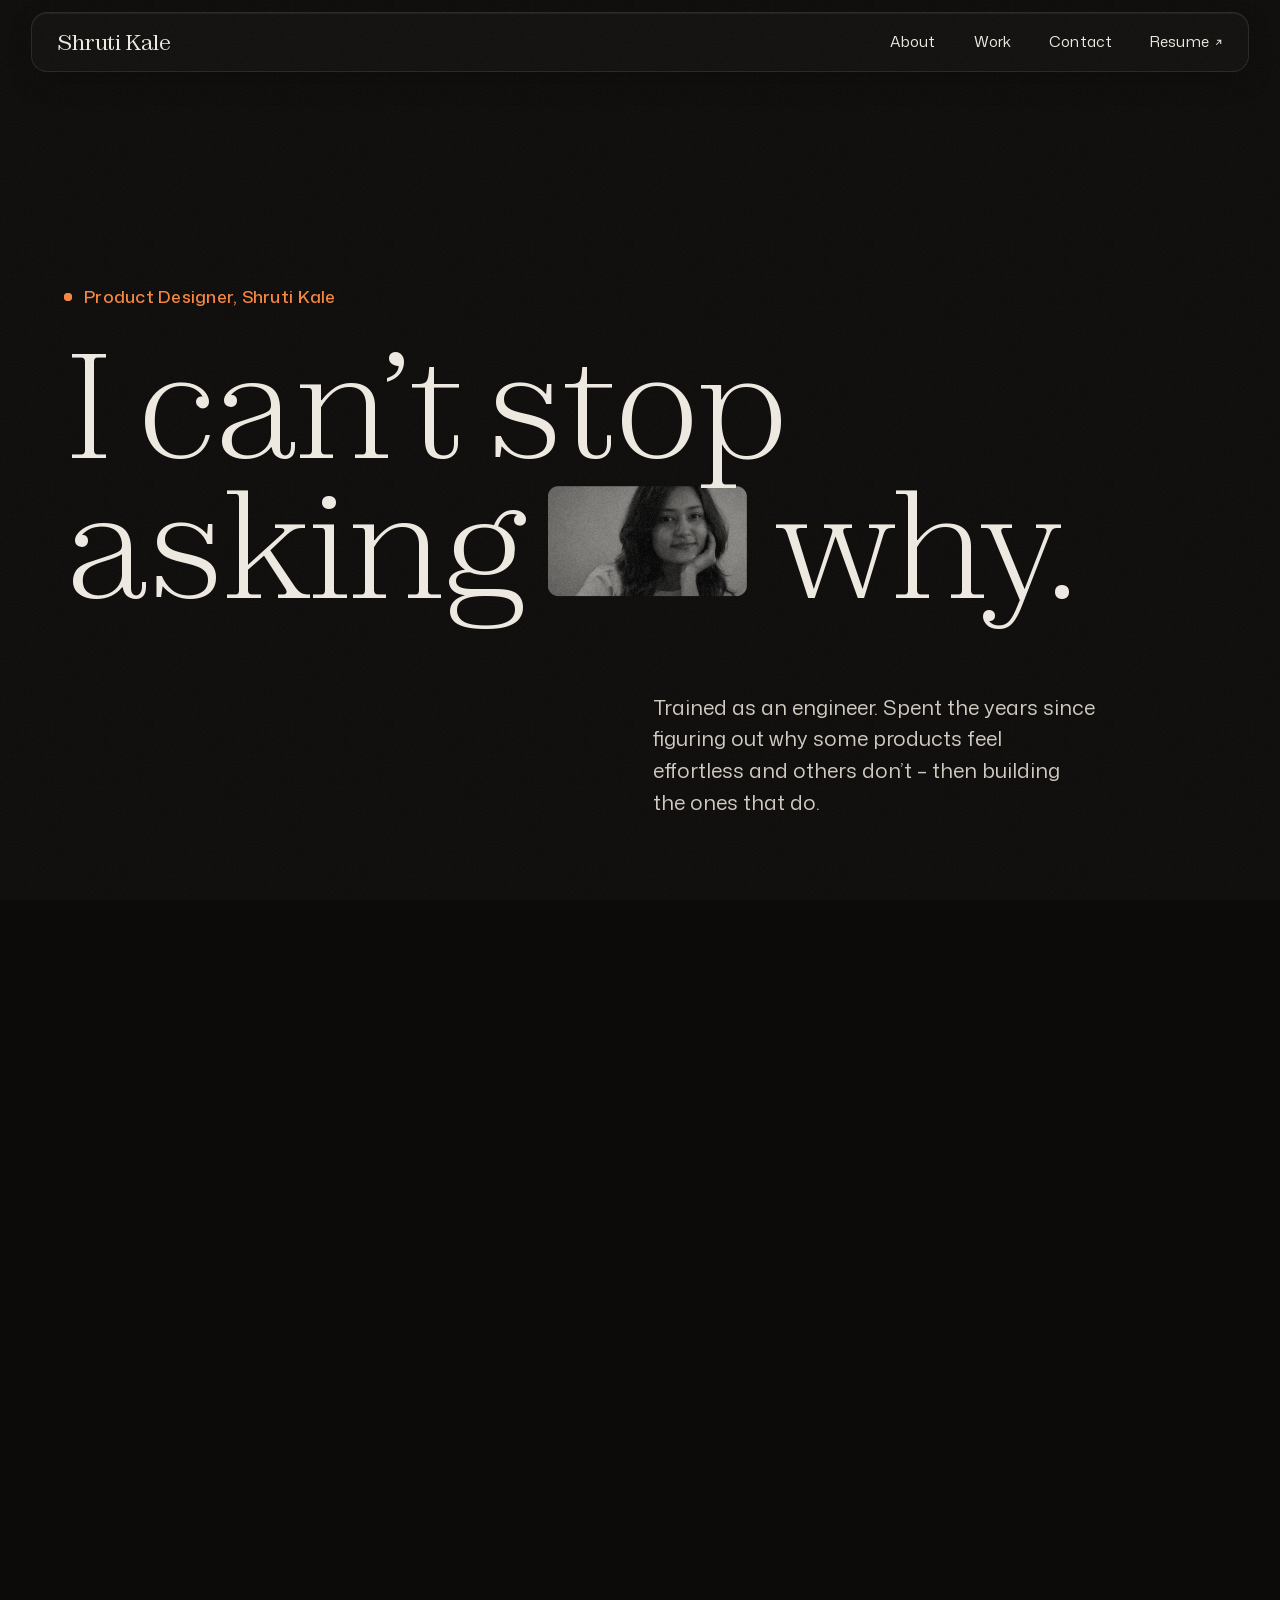
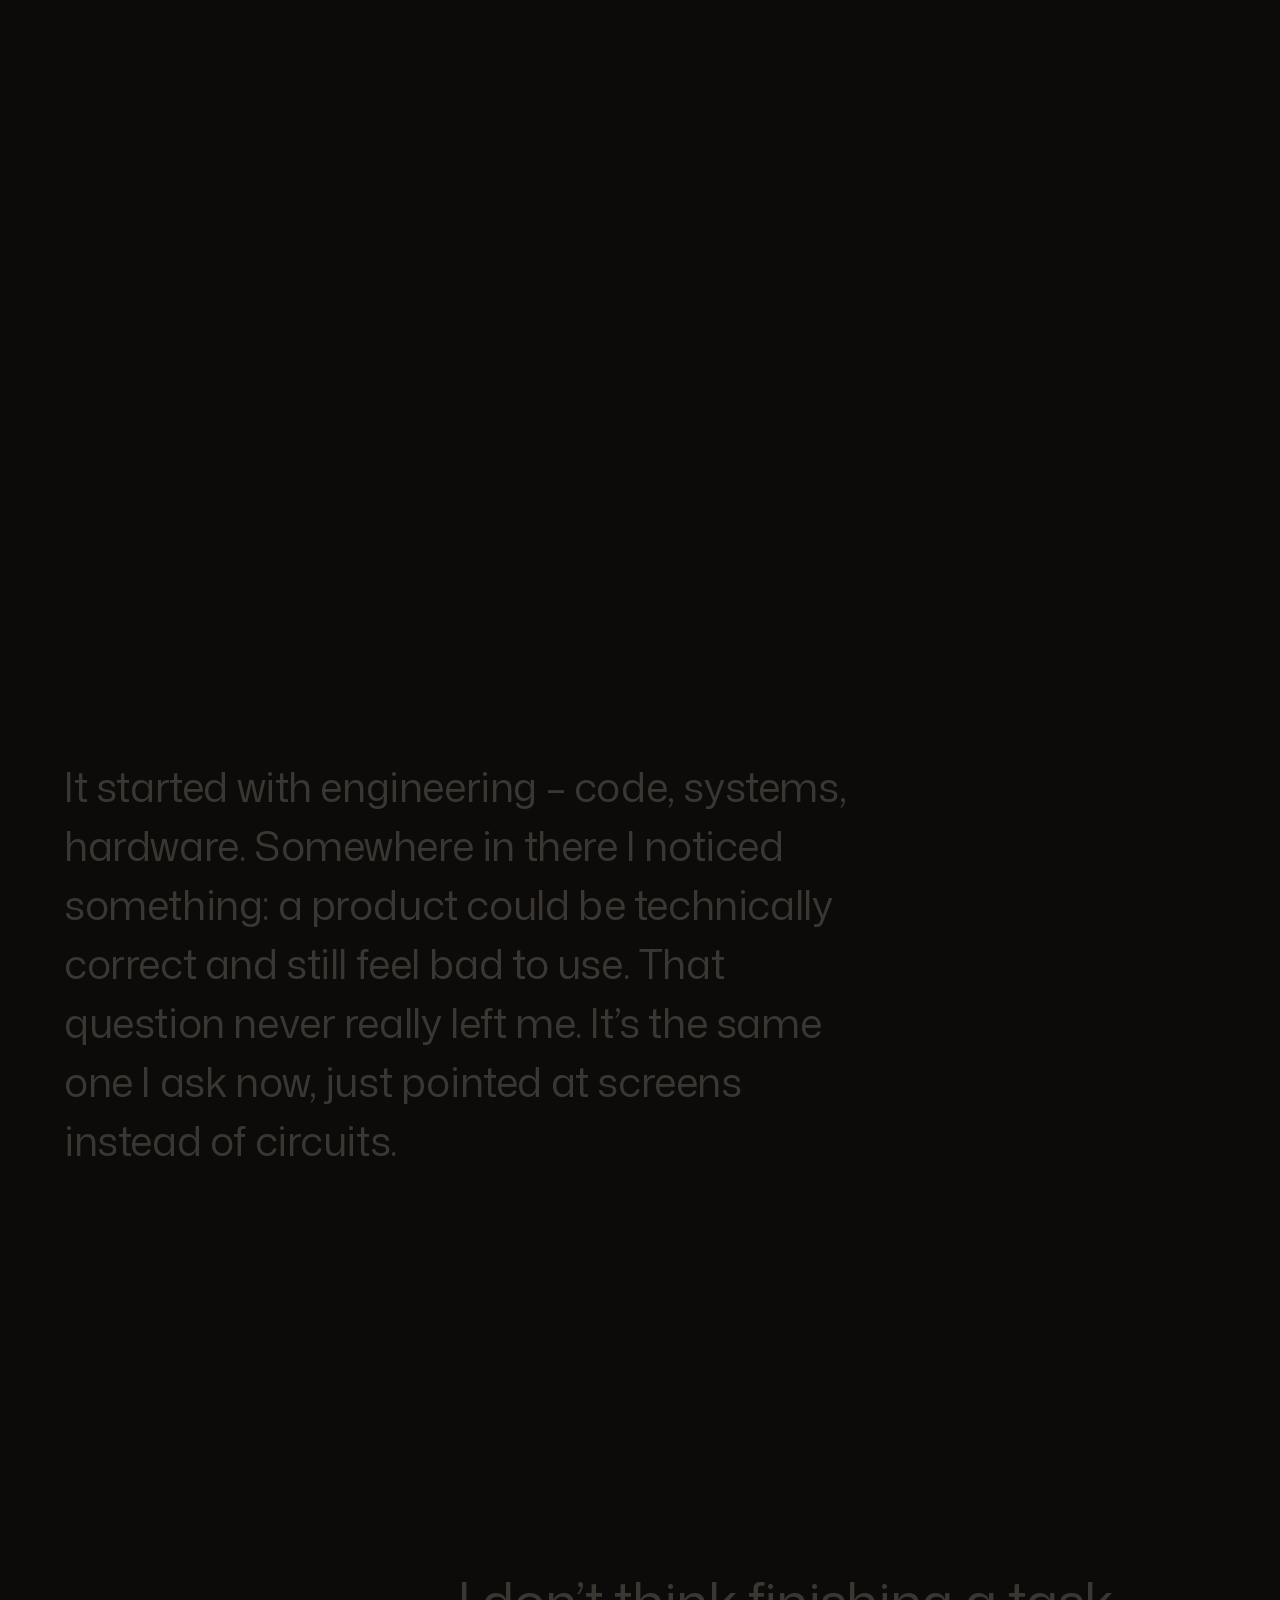
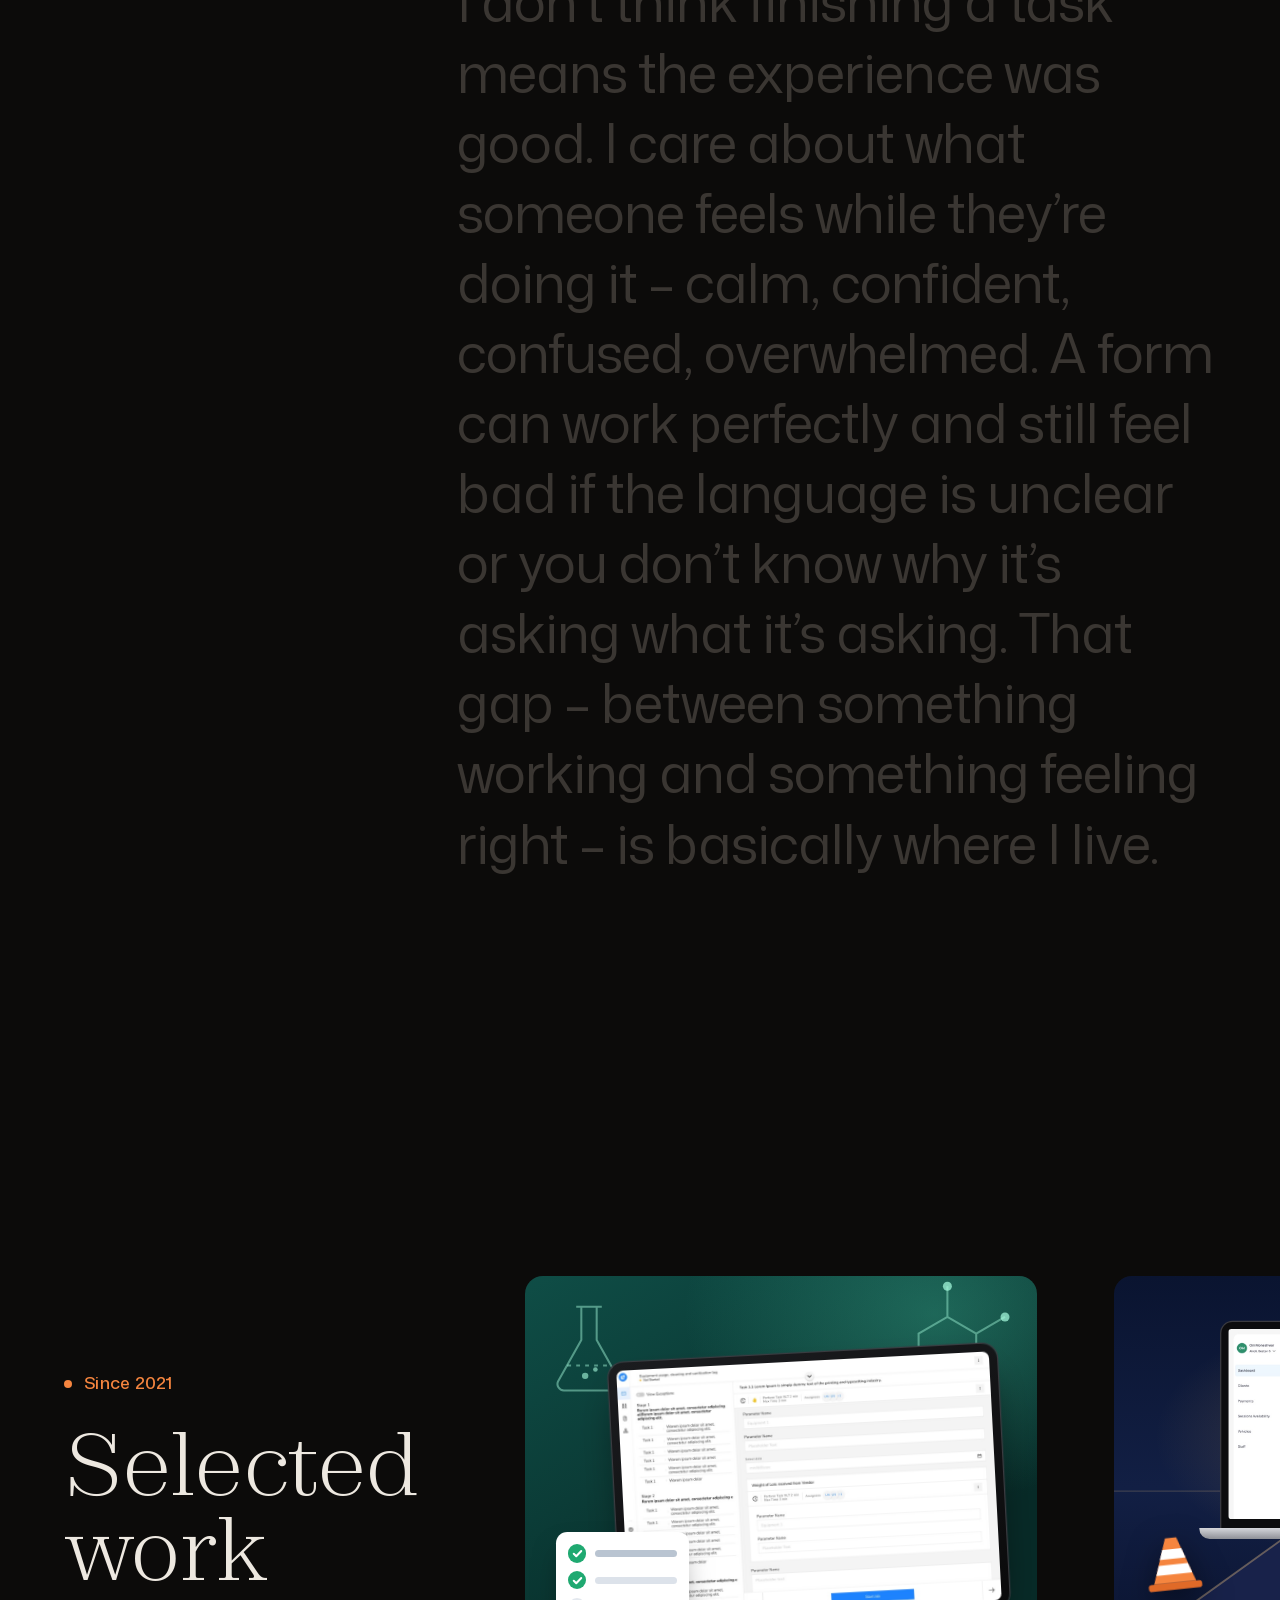
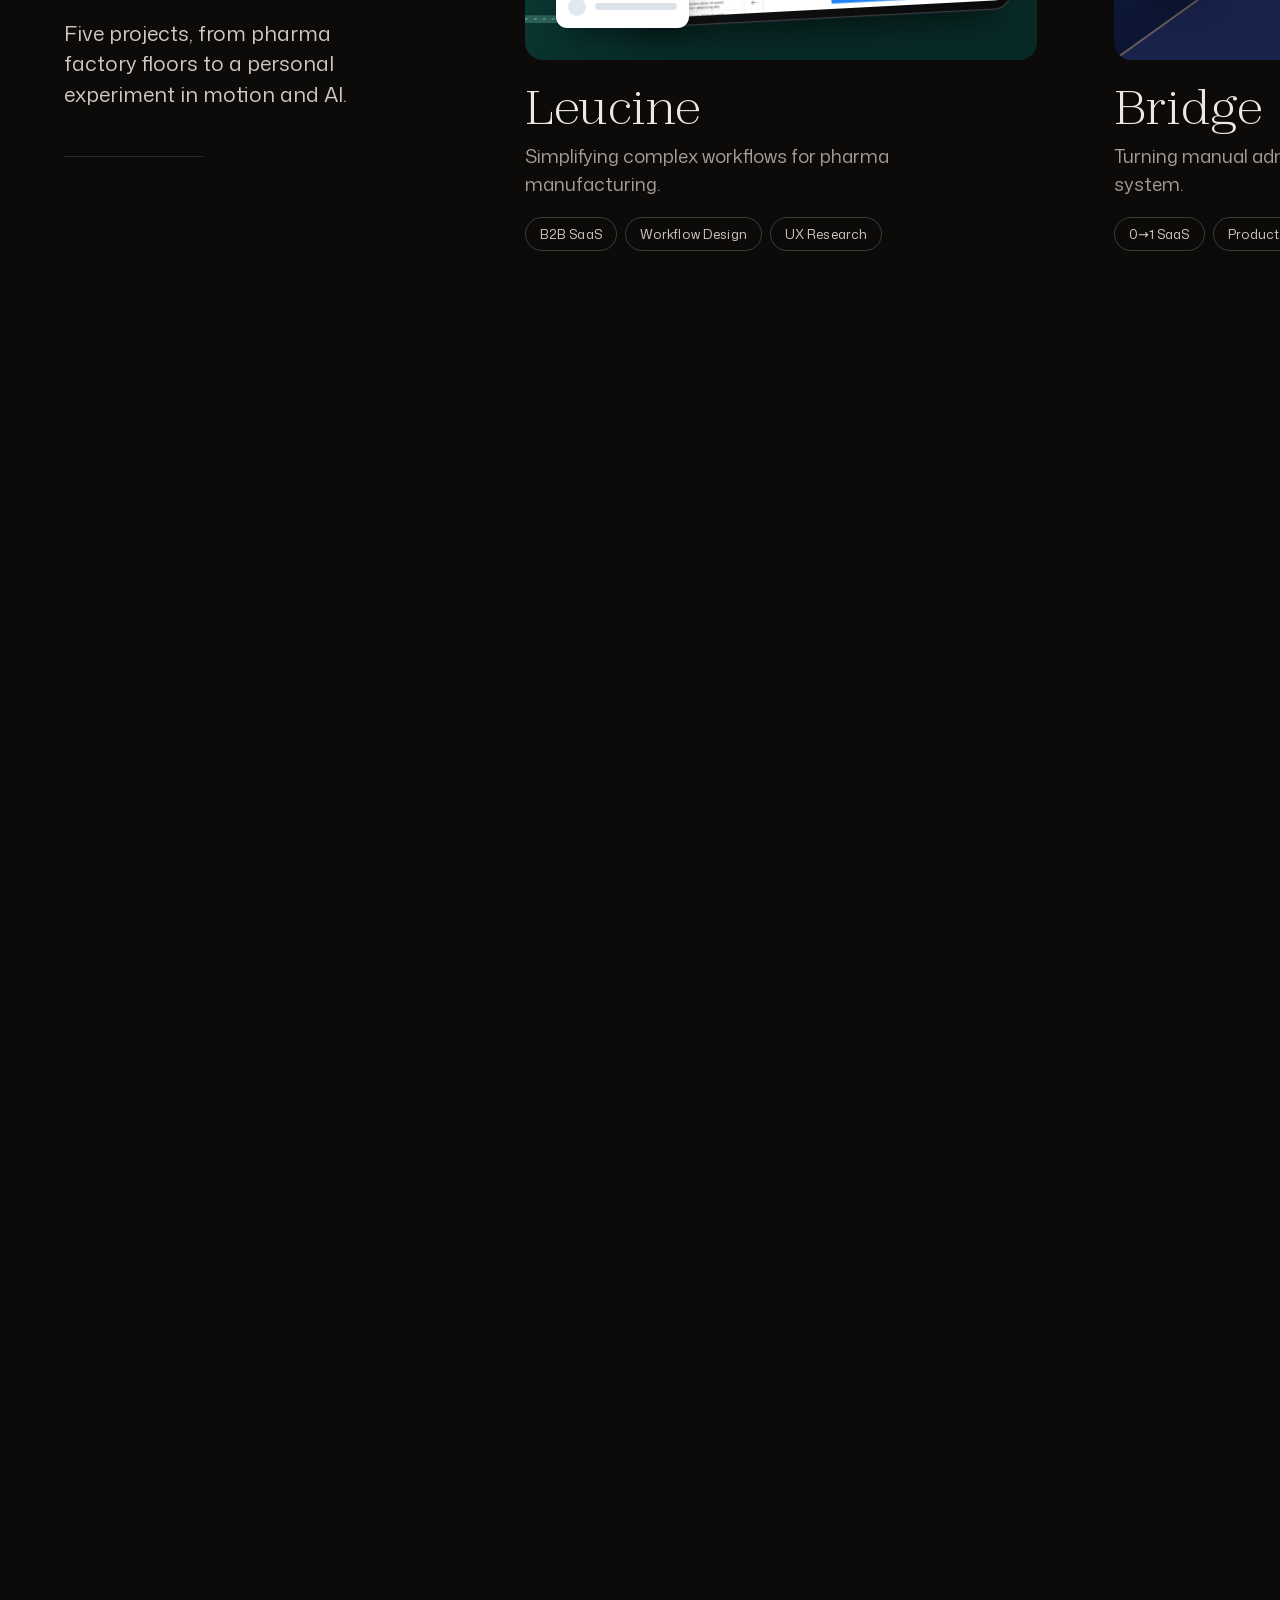
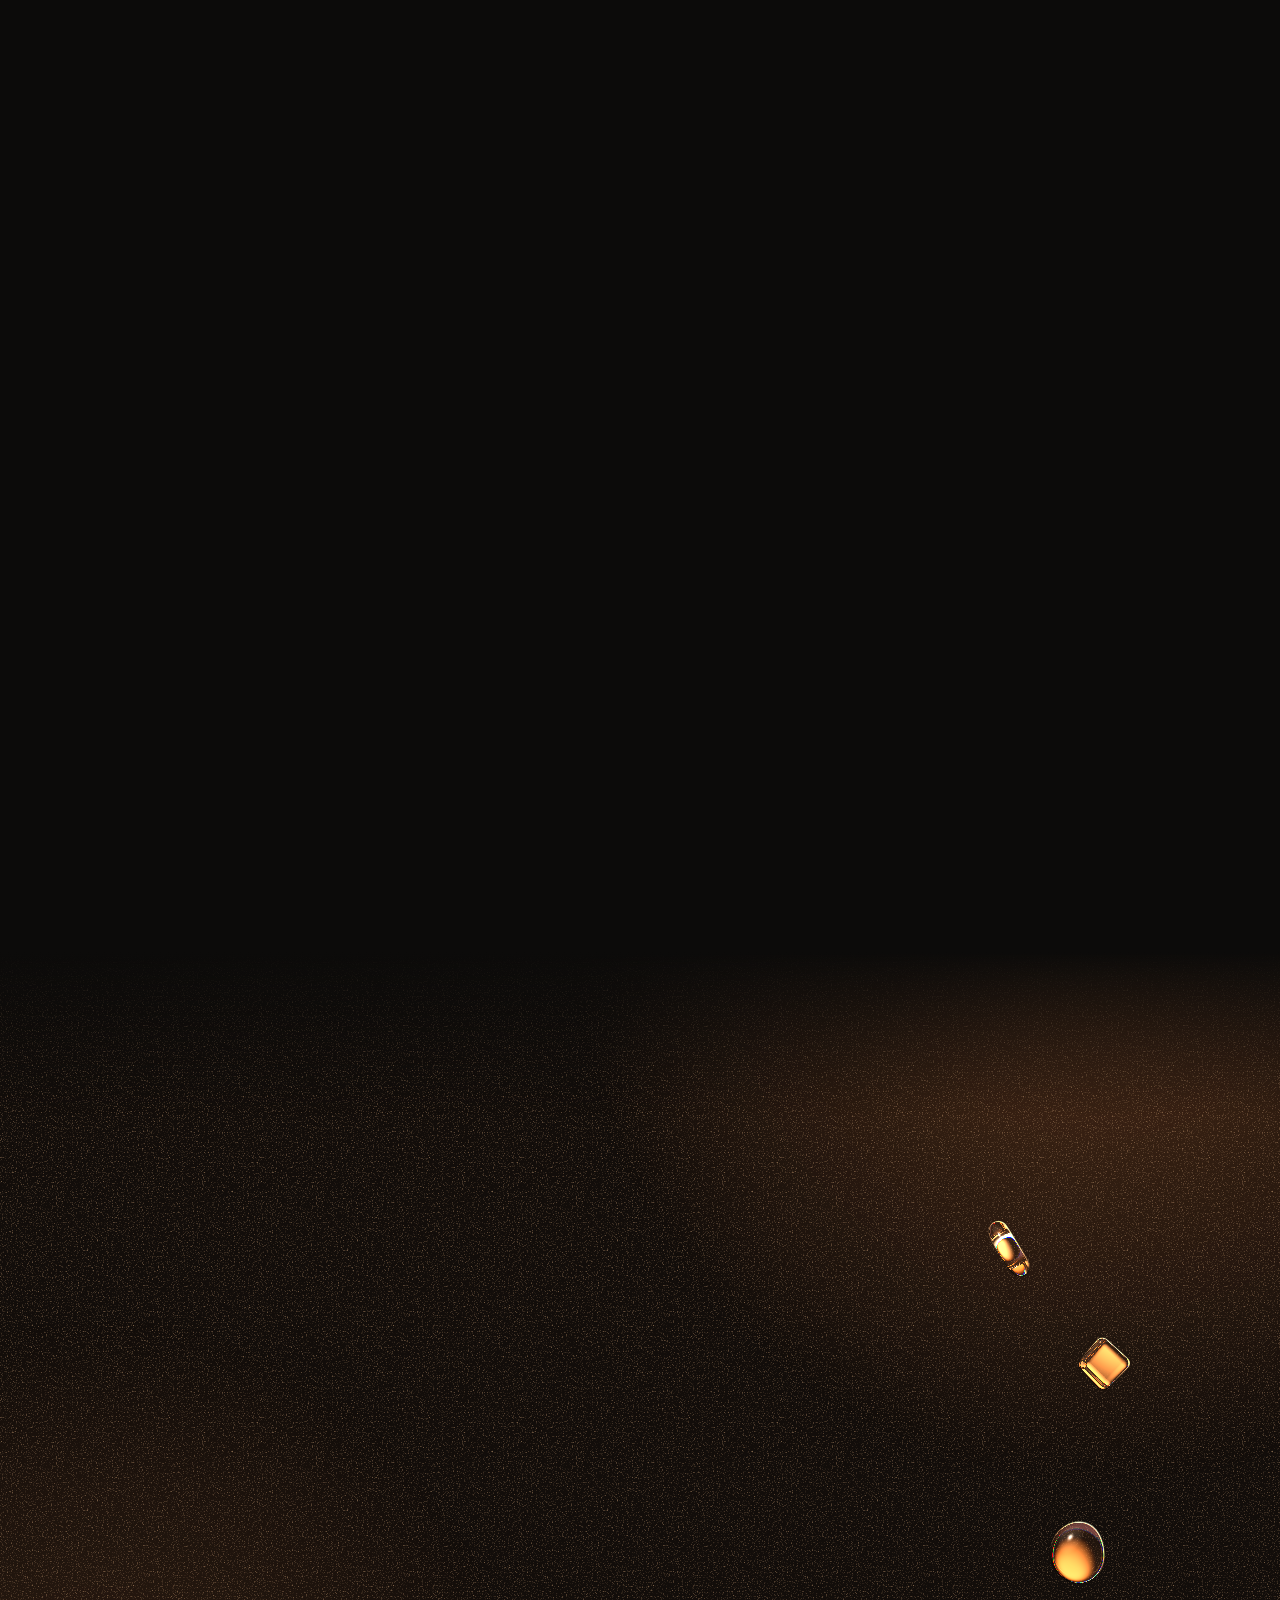
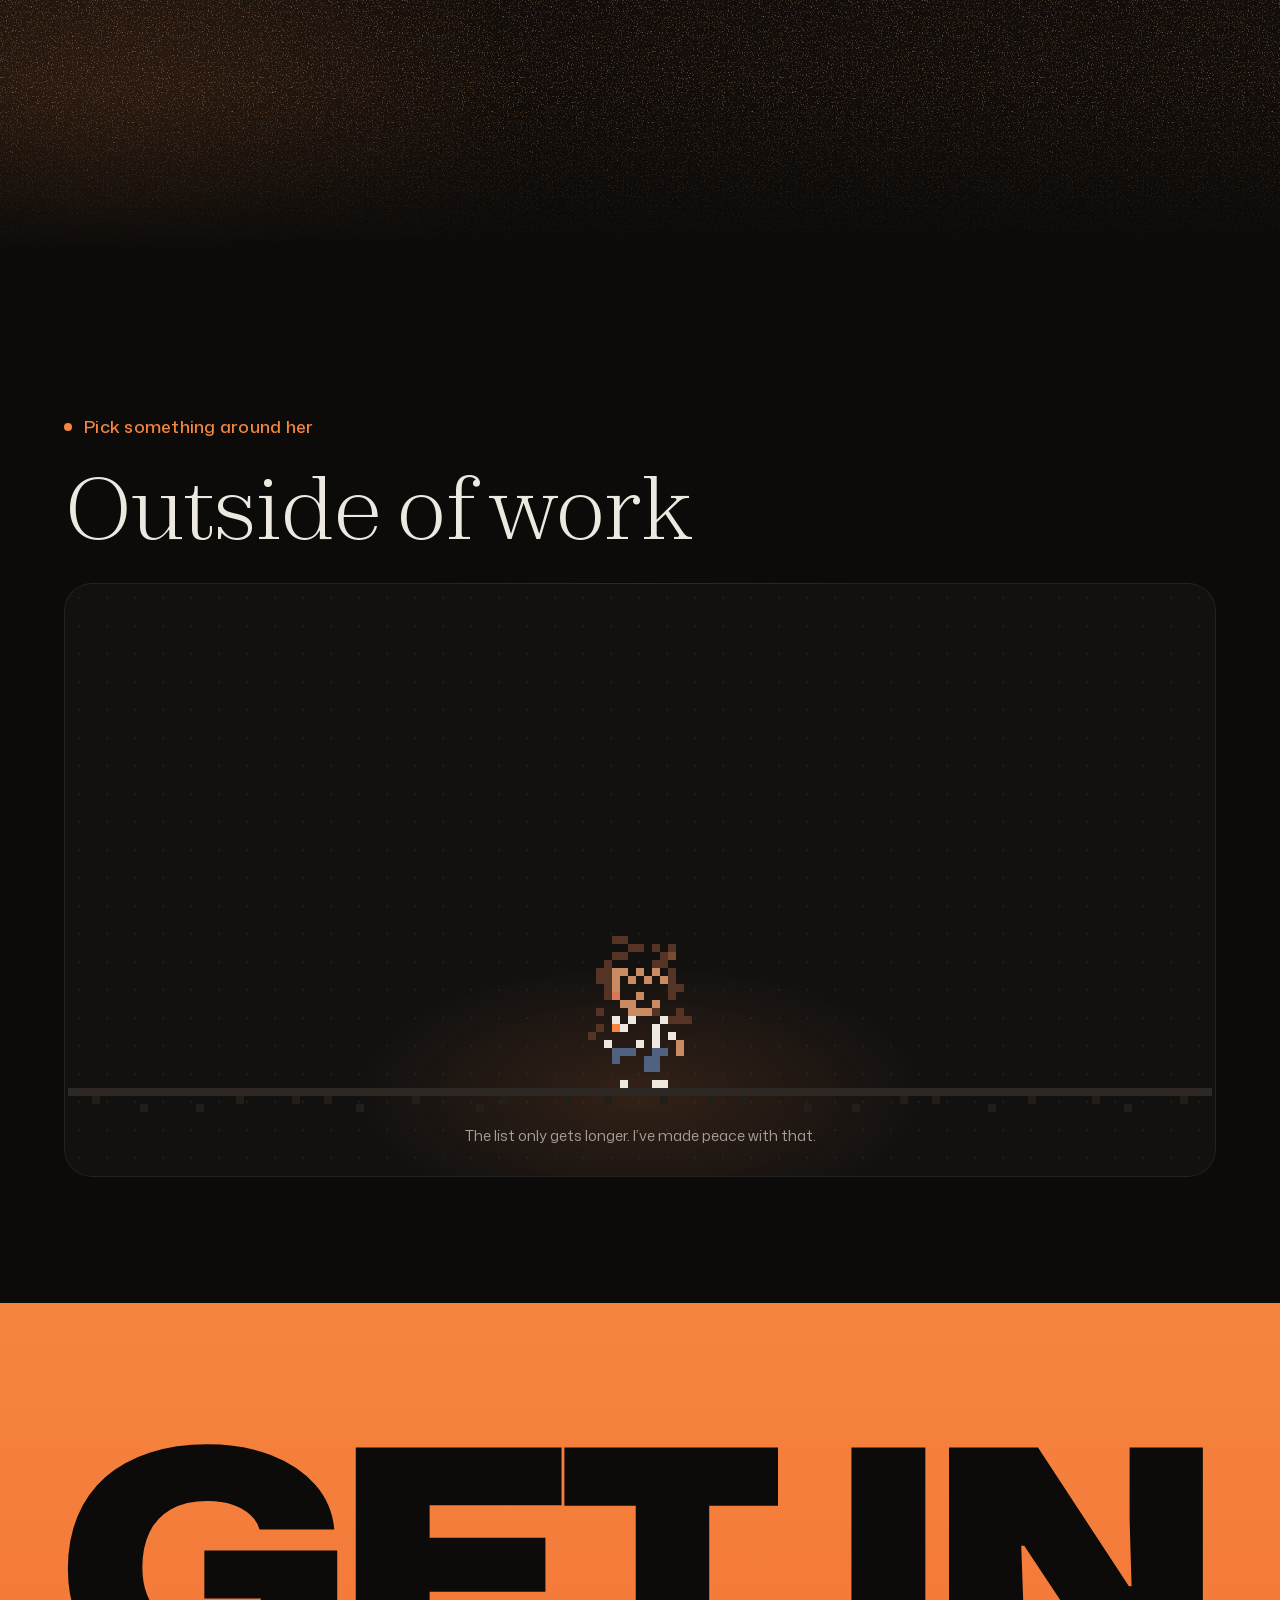
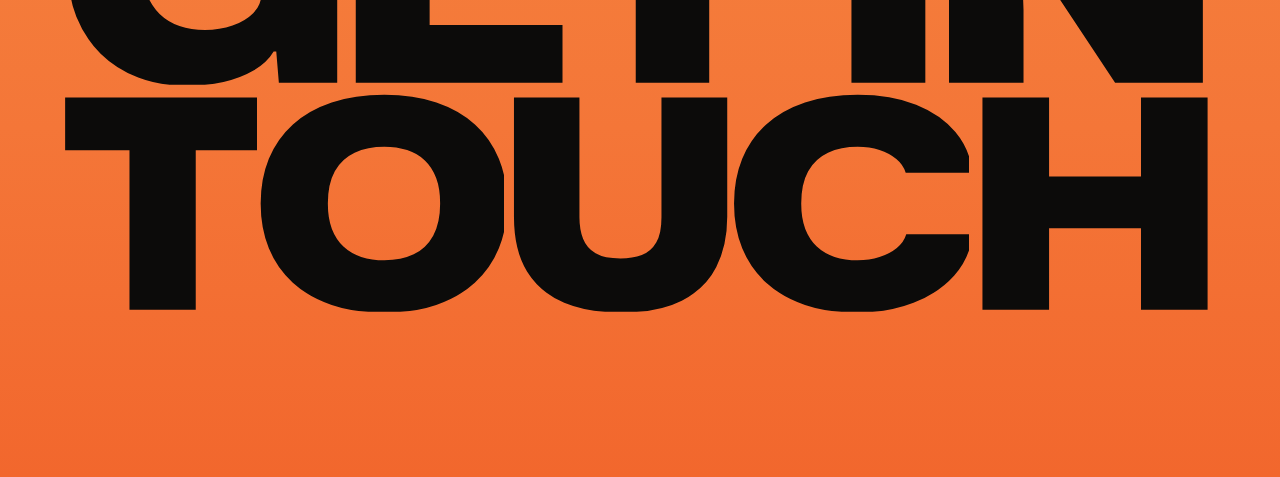
==== index.html @ bac8aeeb "Give each work card a scene of its own Each home-page thumbnail is now a small scene in the project'" ====
<!doctype html>
<html lang="en" class="no-js">
<head>
<meta charset="utf-8">
<meta name="viewport" content="width=device-width, initial-scale=1">
<title>Shruti Kale, Product Designer</title>
<meta name="description" content="Shruti Kale is a product designer who trained as an engineer and keeps asking why some products feel effortless and others don’t.">
<meta name="theme-color" content="#0C0B0A">
<meta name="color-scheme" content="dark">
<link rel="preload" href="assets/fonts/Zodiak-Variable.woff2" as="font" type="font/woff2" crossorigin>
<link rel="preload" href="assets/fonts/MonaSans-Variable-latin.woff2" as="font" type="font/woff2" crossorigin>
<link rel="stylesheet" href="css/main.css">
<script>
  // Runs before first paint. Decides whether the intro plays, and makes sure
  // nothing stays hidden if the scripts below never arrive.
  (function () {
    var d = document.documentElement;
    var q = new URLSearchParams(location.search);
    var seen = false;
    try { seen = sessionStorage.getItem("sk:intro") === "1"; } catch (e) {}
    // Arriving from another page of the site: start under the veil, then lift it.
    try { if (sessionStorage.getItem("sk:veil") === "1") { d.classList.add("veil-in"); sessionStorage.removeItem("sk:veil"); setTimeout(function () { d.classList.remove("veil-in"); }, 1500); } } catch (e) {}
    d.classList.replace("no-js", "js");
    if (matchMedia("(prefers-reduced-motion: reduce)").matches || q.has("still")) d.classList.add("rm");
    if (!d.classList.contains("rm") && (!seen || q.has("intro"))) {
      d.classList.add("is-intro");
      window.__introFailsafe = setTimeout(function () { d.classList.remove("is-intro"); }, 4000);
    }
  })();
</script>
<script src="vendor/gsap.min.js" defer></script>
<script src="vendor/ScrollTrigger.min.js" defer></script>
<script src="vendor/SplitText.min.js" defer></script>
<script src="vendor/lenis.min.js" defer></script>
<script type="module" src="js/main.js"></script>
</head>
<body>
<a class="skip" href="#main">Skip to content</a>

<header class="nav">
  <a class="nav__mark" href="#top" data-scroll-to>Shruti Kale</a>
  <nav aria-label="Primary">
    <ul class="nav__links">
      <li class="nav__about"><a href="#about" data-scroll-to>About</a></li>
      <li><a href="#work" data-scroll-to>Work</a></li>
      <li><a href="#contact" data-scroll-to>Contact</a></li>
      <li><a class="nav__ext" href="https://drive.google.com/file/d/1TlH67RspdcD6grU6v7CUHheN0Rj49Lgq/view?usp=sharing" target="_blank" rel="noopener">Resume<svg class="nav__arrow" viewBox="0 0 12 12" aria-hidden="true"><path d="M3 9 9 3M4 3h5v5"/></svg><span class="sr-only"> (opens in a new tab)</span></a></li>
    </ul>
  </nav>
</header>

<!-- Behind the story and "How I think": a slow orange-amber glow and a glass
     form that is faceted during the story and turns organic for "How I think".
     Decorative, and driven by scroll only. -->
<canvas class="ambient" data-ambient aria-hidden="true"></canvas>

<main id="main">
  <!-- The hero's stage: pinned while the photo grows, then it scrolls away. -->
  <div class="stage" data-stage>
    <canvas class="stage__canvas" data-stage-canvas role="img" aria-label="Shruti Kale, a black and white portrait. She rests her chin on her hand and smiles."></canvas>

    <section class="hero" id="top" aria-labelledby="hero-title">
      <div class="hero__inner">
        <p class="hero__eyebrow" data-hero-top><span class="eyebrow__dot hero__dot" aria-hidden="true"></span><span class="hero__eyebrow-text">Product Designer, Shruti Kale</span></p>
        <h1 class="hero__title" id="hero-title">
          <span class="line" data-hero-top><span class="line__in">I can’t stop</span></span>
          <span class="line"><span class="line__in"><span class="word" data-word="left">asking</span> <span class="slot" data-slot aria-hidden="true"><img class="slot__img" src="assets/img/shruti-portrait.webp" width="1024" height="1536" alt="" fetchpriority="high" decoding="async"></span> <span class="word" data-word="right">why.</span></span></span>
        </h1>
        <p class="hero__sub" data-hero-bottom>Trained as an engineer. Spent the years since figuring out why some products feel effortless and others don’t&nbsp;– then building the ones that&nbsp;do.</p>
      </div>
    </section>

  </div>

  <!-- Sections just for reading. Lines rise into view, then warm from light
       grey through light orange to white as you read down. -->
  <section class="reading" id="about" aria-labelledby="reading-title" data-story>
    <h2 class="sr-only" id="reading-title">Where it started</h2>
    <p class="reading__text" data-reading-text>It started with engineering – code, systems, hardware. Somewhere in there I noticed something: a product could be technically correct and still feel bad to use. That question never really left me. It’s the same one I ask now, just pointed at screens instead of&nbsp;circuits.</p>
  </section>

  <section class="reading reading--think" id="think" aria-labelledby="think-title" data-think>
    <h2 class="sr-only" id="think-title">How I think</h2>
    <p class="reading__text" data-reading-text>I don’t think finishing a task means the experience was good. I care about what someone feels while they’re doing it&nbsp;– calm, confident, confused, overwhelmed. A form can work perfectly and still feel bad if the language is unclear or you don’t know why it’s asking what it’s asking. That gap&nbsp;– between something working and something feeling right&nbsp;– is basically where I&nbsp;live.</p>
  </section>

  <!-- Selected work. On wide screens the section pins and the projects move
       sideways as you scroll; on phones they stack. Each card is one link, and
       its text comes first in the markup so it reads in a sensible order. -->
  <section class="work" id="work" aria-labelledby="work-title" data-work>
    <div class="work__track" data-work-track>
      <header class="work__intro">
        <p class="eyebrow" data-work-eyebrow><span class="eyebrow__dot" aria-hidden="true"></span>Since 2021</p>
        <h2 class="work__title" id="work-title"><span class="work__title-in">Selected work</span></h2>
        <p class="work__lede">Five projects, from pharma factory floors to a personal experiment in motion and&nbsp;AI.</p>
        <div class="work__progress" aria-hidden="true"><span data-work-progress></span></div>
      </header>

      <article class="card" data-tint="violet">
        <h3 class="card__name"><a class="card__link" href="work/leucine/" data-cursor="View case study">Leucine</a></h3>
        <p class="card__line">Simplifying complex workflows for pharma manufacturing.</p>
        <ul class="card__tags"><li>B2B SaaS</li><li>Workflow Design</li><li>UX Research</li></ul>
        <div class="card__media card__media--scene">
          <div class="scene scene--leucine">
            <svg class="scene__art" viewBox="0 0 400 300" preserveAspectRatio="xMidYMid slice" aria-hidden="true"><g class="sc-molecule" fill="none" stroke="rgba(170,255,225,.42)" stroke-width="1.6"><path d="M352.5 45v26L330 84l-22.5-13V45L330 32zM307.5 71v26L285 110l-22.5-13V71L285 58M352.5 45l22.5-13M330 32V8M262.5 97l-20 12"/><g fill="rgba(170,255,225,.7)" stroke="none"><circle cx="375" cy="32" r="3.5"/><circle cx="330" cy="8" r="3.5"/><circle cx="242.5" cy="109" r="3.5"/><circle cx="307.5" cy="71" r="2.6"/></g></g><g class="sc-flask" fill="none" stroke="rgba(170,255,225,.45)" stroke-width="1.6" stroke-linejoin="round"><path d="M40 24h20M44 24v26l-18 32a5 5 0 0 0 4.4 7.4h39.2A5 5 0 0 0 74 82L56 50V24"/><path d="M33 70h34" stroke-dasharray="3 4"/><circle cx="47" cy="78" r="2.5" fill="rgba(170,255,225,.6)" stroke="none"/><circle cx="55" cy="73" r="1.8" fill="rgba(170,255,225,.6)" stroke="none"/></g><path d="M0 268h70a10 10 0 0 0 10-10v-20" fill="none" stroke="rgba(170,255,225,.22)" stroke-width="6"/><path d="M0 268h70a10 10 0 0 0 10-10v-20" fill="none" stroke="rgba(170,255,225,.4)" stroke-width="1.2" stroke-dasharray="2 5"/></svg>
            <div class="scene__device card__shot"><div class="sc-tablet"><img src="assets/img/work/leucine-900.jpg" srcset="assets/img/work/leucine-900.jpg 900w, assets/img/work/leucine-1600.jpg 1600w" sizes="(max-width: 767px) 70vw, 32vw" width="1600" height="1066" loading="lazy" decoding="async" alt="Leucine's job execution screen on a tablet: a staged task list on the left and a form for logging equipment parameters on the right."></div></div>
            <div class="scene__float" aria-hidden="true"><div class="sc-task"><div><b></b><span></span></div><div><b></b><span></span></div><div><b></b><span></span></div></div></div>
          </div>
        </div>
      </article>

      <article class="card" data-tint="orange">
        <h3 class="card__name"><a class="card__link" href="work/bridge/" data-cursor="View case study">Bridge</a></h3>
        <p class="card__line">Turning manual admin work into a smarter system.</p>
        <ul class="card__tags"><li>0→1 SaaS</li><li>Product Design</li><li>Workflow Design</li></ul>
        <div class="card__media card__media--scene">
          <div class="scene scene--bridge">
            <svg class="scene__art" viewBox="0 0 400 300" preserveAspectRatio="xMidYMid slice" aria-hidden="true"><path d="M184 168h32l184 132H0z" fill="#18224A"/><path d="M184 168 0 300M216 168l184 132" fill="none" stroke="rgba(255,210,140,.35)" stroke-width="1.5"/><path class="sc-road-dash" d="M200 170v130" fill="none" stroke="#F2B544" stroke-width="3"/><path d="M0 168h400" stroke="rgba(255,210,140,.18)" stroke-width="1"/><g transform="translate(352 54)"><g class="sc-wheel" fill="none" stroke="rgba(255,210,140,.55)" stroke-width="2"><circle r="22"/><circle r="6"/><path d="M-6 0h-16M6 0h16M0 6v16"/></g></g></svg>
            <div class="scene__device card__shot"><div class="sc-lid"><img style="aspect-ratio: 16 / 10; object-fit: cover; object-position: top" src="assets/img/work/bridge-900.jpg" srcset="assets/img/work/bridge-900.jpg 900w, assets/img/work/bridge-1600.jpg 1600w" sizes="(max-width: 767px) 60vw, 26vw" width="1600" height="1383" loading="lazy" decoding="async" alt="Bridge's admin dashboard on a laptop: upcoming learning and final tests, RTO work, pending payments, expiring vehicle documents and an admissions chart."></div><div class="sc-base"></div></div>
            <div class="scene__float" aria-hidden="true"><svg class="sc-cone" viewBox="0 0 40 44"><path d="M16 4h8l11 32H5z" fill="#F5853F"/><path d="M13.2 12h13.6l2.4 7H10.8zM9.6 23h20.8l2.4 7H7.2z" fill="#FFF"/><rect x="1" y="36" width="38" height="5" rx="2" fill="#E06A28"/></svg></div>
          </div>
        </div>
      </article>

      <article class="card" data-tint="violet">
        <h3 class="card__name"><a class="card__link" href="work/docfit/" data-cursor="View case study">DocFit</a></h3>
        <p class="card__line">An AI product that fits spreadsheet data into a fixed document format.</p>
        <ul class="card__tags"><li>0→1 Product Design</li><li>AI Interaction Design</li><li>Research</li></ul>
        <div class="card__media card__media--scene">
          <div class="scene scene--docfit">
            <svg class="scene__art" viewBox="0 0 400 300" preserveAspectRatio="xMidYMid slice" aria-hidden="true"><g transform="translate(362 238) scale(1.4)"><path class="sc-spark" d="M0-10C1-3 3-1 10 0 3 1 1 3 0 10-1 3-3 1-10 0-3-1-1-3 0-10z" fill="#FFF"/></g><g transform="translate(36 44) scale(1)"><path class="sc-spark" d="M0-10C1-3 3-1 10 0 3 1 1 3 0 10-1 3-3 1-10 0-3-1-1-3 0-10z" fill="#FFF"/></g><g transform="translate(388 30) scale(0.7)"><path class="sc-spark" d="M0-10C1-3 3-1 10 0 3 1 1 3 0 10-1 3-3 1-10 0-3-1-1-3 0-10z" fill="#FFF"/></g></svg>
            <div class="sc-docs" aria-hidden="true"><div class="sc-doc"><i></i><i></i><i></i><i></i><i></i></div><div class="sc-doc"><i></i><i></i><i></i><i></i><i></i></div><div class="sc-doc"><i></i><i></i><i></i><i></i><i></i></div></div>
            <div class="scene__device card__shot"><div class="sc-browser"><div class="sc-browser__bar" aria-hidden="true"><i></i><i></i><i></i></div><img src="assets/img/work/docfit-900.jpg" srcset="assets/img/work/docfit-900.jpg 900w, assets/img/work/docfit-1600.jpg 1600w" sizes="(max-width: 767px) 64vw, 28vw" width="1600" height="1111" loading="lazy" decoding="async" alt="DocFit’s editor with Ask AI open: Std and Div are now on one line in all 312 hall tickets, and the quick check still passes."></div></div>
          </div>
        </div>
      </article>
      <article class="card" data-tint="orange">
        <h3 class="card__name"><a class="card__link" href="work/nestwise/" data-cursor="View case study">Nestwise</a></h3>
        <p class="card__line">Making rental search more personal and trustworthy.</p>
        <ul class="card__tags"><li>Product Concept</li><li>UX Research</li><li>Personalization</li></ul>
        <div class="card__media card__media--scene">
          <div class="scene scene--nestwise">
            <svg class="scene__art" viewBox="0 0 400 300" preserveAspectRatio="xMidYMid slice" aria-hidden="true"><g fill="none" stroke="rgba(255,255,255,.1)" stroke-width="1.2"><path d="M-10 60 410 20M-10 140 410 110M-10 230 410 200M60-10 30 310M150-10 170 310M290-10 260 310M360-10 390 310"/></g><g fill="none" stroke="rgba(255,255,255,.28)" stroke-dasharray="4 6" stroke-width="1.4"><circle class="sc-ring" cx="200" cy="150" r="82"/><circle class="sc-ring" cx="200" cy="150" r="128" opacity=".6"/></g><path d="M0 300v-26h18v-14h16v22h14v-36h22v28h12v-16h20v42M290 300v-30h20v-22h18v34h14v-18h22v24h16v-40h20v52" fill="none" stroke="rgba(255,255,255,.22)" stroke-width="1.4"/><g transform="translate(70 92)"><g class="sc-pin"><path d="M0-22a9 9 0 0 1 9 9c0 7-9 15-9 15s-9-8-9-15a9 9 0 0 1 9-9z" fill="#FFF"/><circle cy="-13" r="3.2" fill="#2E2390"/></g></g><g transform="translate(334 78)"><g class="sc-pin"><path d="M0-22a9 9 0 0 1 9 9c0 7-9 15-9 15s-9-8-9-15a9 9 0 0 1 9-9z" fill="#F5853F"/><circle cy="-13" r="3.2" fill="#2E2390"/></g></g><g transform="translate(322 214)"><g class="sc-pin"><path d="M0-22a9 9 0 0 1 9 9c0 7-9 15-9 15s-9-8-9-15a9 9 0 0 1 9-9z" fill="#FFF"/><circle cy="-13" r="3.2" fill="#2E2390"/></g></g><g transform="translate(86 206)"><g class="sc-pin"><path d="M0-22a9 9 0 0 1 9 9c0 7-9 15-9 15s-9-8-9-15a9 9 0 0 1 9-9z" fill="#FFF"/><circle cy="-13" r="3.2" fill="#2E2390"/></g></g><g transform="translate(110 140)"><g class="sc-pin"><path d="M0-22a9 9 0 0 1 9 9c0 7-9 15-9 15s-9-8-9-15a9 9 0 0 1 9-9z" fill="#F5853F"/><circle cy="-13" r="3.2" fill="#2E2390"/></g></g></svg>
            <div class="scene__device card__shot"><div class="sc-phone"><div class="sc-phone__screen"><img src="assets/img/work/nestwise-480.jpg" srcset="assets/img/work/nestwise-480.jpg 480w, assets/img/work/nestwise-824.jpg 824w" sizes="(max-width: 767px) 30vw, 13vw" width="824" height="1704" loading="lazy" decoding="async" alt="A Nestwise listing on a phone: a furnished 1 BHK in Marol, Andheri East, marked available and confirmed 3 days ago, with a verified badge."></div></div></div>
          </div>
        </div>
      </article>

      <article class="card" data-tint="violet">
        <h3 class="card__name"><a class="card__link" href="work/sahar/" data-cursor="View case study">Sahar</a></h3>
        <p class="card__line">Exploring AI, motion, and visual storytelling for the web.</p>
        <ul class="card__tags"><li>Visual Design</li><li>AI</li><li>Motion</li></ul>
        <div class="card__media card__media--scene">
          <div class="scene scene--sahar">
            <svg class="scene__art" viewBox="0 0 400 300" preserveAspectRatio="xMidYMid slice" aria-hidden="true"><g class="sc-net" fill="none" stroke="rgba(60,130,200,.35)" stroke-width="1.1"><path d="M20 40 70 20 120 52 60 80zM70 20 150 14M330 30 380 70 350 120 300 80zM300 80 250 40M380 70 400 110M30 230 80 270 40 290M80 270 140 286M350 250 390 220 380 280zM350 250 300 280"/></g><g fill="#3C82C8"><circle class="sc-node" cx="20" cy="40" r="2.6"/><circle class="sc-node" cx="70" cy="20" r="3"/><circle class="sc-node" cx="120" cy="52" r="2.4"/><circle class="sc-node" cx="60" cy="80" r="2.2"/><circle class="sc-node" cx="150" cy="14" r="2"/><circle class="sc-node" cx="330" cy="30" r="2.6"/><circle class="sc-node" cx="380" cy="70" r="3"/><circle class="sc-node" cx="350" cy="120" r="2.4"/><circle class="sc-node" cx="300" cy="80" r="2.2"/><circle class="sc-node" cx="250" cy="40" r="2"/><circle class="sc-node" cx="30" cy="230" r="2.4"/><circle class="sc-node" cx="80" cy="270" r="3"/><circle class="sc-node" cx="40" cy="290" r="2"/><circle class="sc-node" cx="140" cy="286" r="2"/><circle class="sc-node" cx="350" cy="250" r="2.6"/><circle class="sc-node" cx="390" cy="220" r="2.2"/><circle class="sc-node" cx="380" cy="280" r="2.4"/><circle class="sc-node" cx="300" cy="280" r="2"/></g></svg>
            <div class="scene__device card__shot"><div class="sc-browser"><div class="sc-browser__bar" aria-hidden="true"><i></i><i></i><i></i></div><img src="assets/img/work/sahar-900.jpg" srcset="assets/img/work/sahar-900.jpg 900w, assets/img/work/sahar-1600.jpg 1600w" sizes="(max-width: 767px) 70vw, 30vw" width="1600" height="1000" loading="lazy" decoding="async" alt="The hero of the Sahar concept site: “I make Superhumans” beside Dr. Sahar Yousef’s portrait, with a halo of neural particles behind her."></div></div>
          </div>
        </div>
      </article>
    </div>
    <p class="sr-only" aria-live="polite" data-soon-status></p>
  </section>

  <!-- What I do: three roles set big and bold, with room between them, each
       arriving from the side as you scroll. Each bracket holds a small glass
       shape (0 ring, 1 rounded cube, 2 pebble), all drawn by one canvas; a
       second canvas leaves embers behind the cursor. -->
  <section class="roles" aria-label="What I do" data-roles>
    <canvas class="roles__jewels" data-roles-jewels aria-hidden="true"></canvas>
    <canvas class="roles__sparks" data-roles-sparks aria-hidden="true"></canvas>
    <ul class="roles__list">
      <li class="roles__role">
        <span class="roles__line roles__line--1"><span class="roles__in" data-from="left">Product <br class="roles__br">Designer <span class="roles__bracket" aria-hidden="true">(<span class="roles__slot" data-jewel="0"></span>)</span></span></span>
      </li>
      <li class="roles__role">
        <span class="roles__line roles__line--2"><span class="roles__in" data-from="right">UI/UX <br class="roles__br">Designer <span class="roles__bracket" aria-hidden="true">(<span class="roles__slot" data-jewel="1"></span>)</span></span></span>
      </li>
      <li class="roles__role">
        <span class="roles__line roles__line--3"><span class="roles__in" data-from="left">Compulsive</span></span>
        <span class="roles__line roles__line--4"><span class="roles__in" data-from="right">Question-<br class="roles__br">Asker <span class="roles__bracket" aria-hidden="true">(<span class="roles__slot" data-jewel="2"></span>)</span></span></span>
      </li>
    </ul>
  </section>

  <!-- Outside of work: a small pixel scene in a box. Tiny Shruti stands among
       five things; pick one and she does it, and her line appears in a speech
       bubble. The lines also sit in the markup after each button, so they read
       in order without the scene, and without scripts it's a plain list. -->
  <section class="life" id="life" aria-labelledby="life-title" data-life>
    <header class="life__head">
      <p class="eyebrow life__eyebrow"><span class="eyebrow__dot" aria-hidden="true"></span>Pick something around her</p>
      <h2 class="life__title" id="life-title"><span class="life__title-in">Outside of work</span></h2>
    </header>
    <div class="life__box" data-life-box data-cursor-plain>
      <canvas class="life__scene" data-life-scene aria-hidden="true"></canvas>
      <ul class="life__things">
        <li class="life__thing" data-thing="camera">
          <button class="life__btn" type="button"><canvas class="life__icon" aria-hidden="true"></canvas><span class="life__name">Camera</span></button>
          <p class="life__line">Taking photos of things I’ll probably never post.</p>
        </li>
        <li class="life__thing" data-thing="book">
          <button class="life__btn" type="button"><canvas class="life__icon" aria-hidden="true"></canvas><span class="life__name">Book</span></button>
          <p class="life__line">Getting lost in books and forgetting what time it is.</p>
        </li>
        <li class="life__thing" data-thing="clothes">
          <button class="life__btn" type="button"><canvas class="life__icon" aria-hidden="true"></canvas><span class="life__name">Clothes</span></button>
          <p class="life__line">I really like clothes. Probably more than a reasonable person should.</p>
        </li>
        <li class="life__thing" data-thing="pencil">
          <button class="life__btn" type="button"><canvas class="life__icon" aria-hidden="true"></canvas><span class="life__name">Pencil</span></button>
          <p class="life__line">Making terrible sketches. The standards in my head are unfortunately much higher than my hands.</p>
        </li>
        <li class="life__thing" data-thing="suitcase">
          <button class="life__btn" type="button"><canvas class="life__icon" aria-hidden="true"></canvas><span class="life__name">Suitcase</span></button>
          <p class="life__line">I’ll almost always choose somewhere I’ve never been.</p>
        </li>
      </ul>
      <div class="life__bubble" data-life-bubble aria-hidden="true"><p class="life__say" data-life-say></p></div>
      <div class="life__flash" data-life-flash aria-hidden="true"></div>
      <p class="life__coda">The list only gets longer. I’ve made peace with that.</p>
    </div>
  </section>

</main>

<!-- The end, and the page's one burst of colour. A small row with only what's
     useful: why to write, the address and LinkedIn. Below it, "Get in touch"
     as wide as the page, which starts an email. -->
<footer class="contact" id="contact" aria-labelledby="contact-title" data-contact data-cursor-tone="orange">
  <div class="contact__inner" data-contact-inner>
    <div class="contact__row">
      <p class="contact__intro">For enquiries, collaboration requests or job opportunities, don’t hesitate to reach&nbsp;out.</p>
      <div class="contact__links">
        <a class="contact__link contact__link--mail" href="mailto:shrutikale2996@gmail.com">shrutikale2996@gmail.com<svg class="contact__arrow" viewBox="0 0 12 12" aria-hidden="true"><path d="M3 9 9 3M4 3h5v5"/></svg></a>
        <a class="contact__link contact__link--in" href="https://www.linkedin.com/in/shruti48011/" target="_blank" rel="noopener"><svg class="contact__logo" viewBox="0 0 24 24" aria-hidden="true"><path d="M20.447 20.452h-3.554v-5.569c0-1.328-.027-3.037-1.852-3.037-1.853 0-2.136 1.445-2.136 2.939v5.667H9.351V9h3.414v1.561h.046c.477-.9 1.637-1.85 3.37-1.85 3.601 0 4.267 2.37 4.267 5.455v6.286zM5.337 7.433c-1.144 0-2.063-.926-2.063-2.065 0-1.138.92-2.063 2.063-2.063 1.14 0 2.064.925 2.064 2.063 0 1.139-.925 2.065-2.064 2.065zm1.782 13.019H3.555V9h3.564v11.452zM22.225 0H1.771C.792 0 0 .774 0 1.729v20.542C0 23.227.792 24 1.771 24h20.451C23.2 24 24 23.227 24 22.271V1.729C24 .774 23.2 0 22.222 0h.003z"/></svg>LinkedIn<svg class="contact__arrow" viewBox="0 0 12 12" aria-hidden="true"><path d="M3 9 9 3M4 3h5v5"/></svg><span class="sr-only"> (opens in a new tab)</span></a>
        <a class="contact__link contact__link--cv" href="https://drive.google.com/file/d/1TlH67RspdcD6grU6v7CUHheN0Rj49Lgq/view?usp=sharing" target="_blank" rel="noopener">Resume<svg class="contact__arrow" viewBox="0 0 12 12" aria-hidden="true"><path d="M3 9 9 3M4 3h5v5"/></svg><span class="sr-only"> (opens in a new tab)</span></a>
      </div>
      <p class="contact__legal">© 2026 Shruti Kale</p>
    </div>
    <h2 class="contact__title" id="contact-title"><a class="contact__cta" href="mailto:shrutikale2996@gmail.com" data-contact-cta><span class="contact__line">Get in</span> <span class="contact__line">touch</span></a></h2>
  </div>
</footer>

<div class="cursor" aria-hidden="true"><span class="cursor__dot"></span><span class="cursor__ring"></span><span class="cursor__label">why?</span><span class="cursor__cta"></span></div>
</body>
</html>
---- css/main.css ----
/* Shruti Kale, portfolio. Direction: editorial noir.
   Near-black paper, soft white ink, and one warm orange accent kept for the
   few things that should catch the eye: who she is, and keyboard focus.
   Zodiak (light) carries the voice; Mona Sans handles everything you scan. */

@font-face {
  font-family: "Zodiak";
  src: url("../assets/fonts/Zodiak-Variable.woff2") format("woff2");
  font-weight: 100 900;
  font-style: normal;
  font-display: swap;
}
@font-face {
  font-family: "Zodiak";
  src: url("../assets/fonts/Zodiak-VariableItalic.woff2") format("woff2");
  font-weight: 100 900;
  font-style: italic;
  font-display: swap;
}
@font-face {
  font-family: "Mona Sans";
  src: url("../assets/fonts/MonaSans-Variable-latin.woff2") format("woff2");
  font-weight: 200 900;
  font-stretch: 75% 125%;
  font-style: normal;
  font-display: swap;
}

:root {
  /* Colour. Every text colour clears 7:1 on --noir. */
  --noir: #0C0B0A;
  --noir-raised: #161513;
  --paper: #EDE8E0;
  --paper-lead: #CFC9C0;
  --paper-soft: #A39D95;
  --accent: #F5853F;
  --rule: rgba(237, 232, 224, .12);

  /* Type */
  --serif: "Zodiak", "Iowan Old Style", "Palatino Linotype", Georgia, serif;
  --sans: "Mona Sans", ui-sans-serif, system-ui, -apple-system, "Segoe UI", Roboto, sans-serif;
  --text-sm: .9375rem;
  --text-md: clamp(1.0625rem, .98rem + .38vw, 1.3125rem);
  --display: clamp(2.4rem, min(11.6vw, 21vh), 13rem); /* height-aware, so short screens keep air under the nav */

  /* Space */
  --gutter: clamp(20px, 5vw, 80px);
  --col-gap: clamp(12px, 2vw, 28px);
  --nav-h: 76px;

  /* Motion */
  --ease-out: cubic-bezier(.16, 1, .3, 1);

  /* Layers */
  --z-content: 2;
  --z-nav: 20;
  --z-grain: 30;
  --z-skip: 90;
  --z-cursor: 100;
}

*, *::before, *::after { box-sizing: border-box; }

html {
  -webkit-text-size-adjust: 100%;
  text-size-adjust: 100%;
  background: var(--noir);
}

body {
  margin: 0;
  background: var(--noir);
  color: var(--paper);
  font-family: var(--sans);
  font-size: var(--text-md);
  line-height: 1.55;
  -webkit-font-smoothing: antialiased;
  -moz-osx-font-smoothing: grayscale;
  text-rendering: optimizeLegibility;
  overflow-x: clip;
}

/* Film grain over the whole page. Static: nothing moves unless you do. */
body::after {
  content: "";
  position: fixed;
  inset: 0;
  z-index: var(--z-grain);
  pointer-events: none;
  opacity: .05;
  background-image: url("data:image/svg+xml,%3Csvg xmlns='http://www.w3.org/2000/svg' width='240' height='240'%3E%3Cfilter id='n'%3E%3CfeTurbulence type='fractalNoise' baseFrequency='.9' numOctaves='2' stitchTiles='stitch'/%3E%3CfeColorMatrix values='0 0 0 0 1 0 0 0 0 1 0 0 0 0 1 0 0 0 .9 0'/%3E%3C/filter%3E%3Crect width='100%25' height='100%25' filter='url(%23n)'/%3E%3C/svg%3E");
}

img, canvas { display: block; }
a { color: inherit; }
p { margin: 0; }
h1, h2, h3 { margin: 0; font-weight: inherit; }
::selection { background: var(--paper); color: var(--noir); }

/* Read aloud, never drawn. */
.sr-only {
  position: absolute !important;
  width: 1px;
  height: 1px;
  margin: -1px;
  padding: 0;
  overflow: hidden;
  clip-path: inset(50%);
  white-space: nowrap;
  border: 0;
}

:focus-visible {
  outline: 2px solid var(--accent);
  outline-offset: 4px;
  border-radius: 2px;
}

.skip {
  position: fixed;
  left: 16px;
  top: 12px;
  z-index: var(--z-skip);
  padding: 12px 18px;
  border-radius: 999px;
  background: var(--paper);
  color: var(--noir);
  font: 500 var(--text-sm)/1 var(--sans);
  text-decoration: none;
  transform: translateY(-160%);
  transition: transform .3s var(--ease-out);
}
.skip:focus-visible { transform: none; outline-color: var(--paper); }

/* ---------- Nav ---------- */

/* Difference blending keeps the nav legible over the paper and over the photo. */
/* The nav: a floating glass bar, inset from the edges, readable over any
   section. It slides up out of the way while you scroll down and comes
   back as soon as you scroll up (shared.js). */
.nav {
  position: fixed;
  top: 12px;
  right: 0;
  left: 0;
  margin-inline: auto;
  z-index: var(--z-nav);
  display: flex;
  align-items: center;
  justify-content: space-between;
  width: min(calc(100% - 2 * clamp(8px, 2.4vw, 40px)), 1360px);
  height: calc(var(--nav-h) - 16px);
  padding: 0 clamp(16px, 2vw, 28px);
  border: 1px solid rgba(237, 232, 224, .1);
  border-radius: 16px;
  background: rgba(22, 20, 18, .55);
  -webkit-backdrop-filter: blur(18px) saturate(1.4);
  backdrop-filter: blur(18px) saturate(1.4);
  box-shadow: 0 10px 30px -12px rgba(0, 0, 0, .55), inset 0 1px 0 rgba(255, 255, 255, .06);
  color: var(--paper);
  transition: top .45s var(--ease-out), opacity .4s;
}
.nav-hidden .nav:not(:focus-within) { top: calc(-1 * var(--nav-h) - 8px); }
.nav__mark {
  padding: 12px 0;
  font: 400 1.3125rem/1 var(--serif);
  letter-spacing: -.01em;
  text-decoration: none;
}
.nav__links {
  display: flex;
  gap: clamp(20px, 3vw, 44px);
  margin: 0;
  padding: 0;
  list-style: none;
}
.nav__links a {
  position: relative;
  display: inline-block;
  padding: 12px 0;
  font-size: var(--text-sm);
  letter-spacing: .005em;
  text-decoration: none;
}
.nav__links a::after {
  content: "";
  position: absolute;
  left: 0;
  right: 0;
  bottom: 8px;
  height: 1px;
  background: currentColor;
  transform: scaleX(0);
  transform-origin: right;
  transition: transform .55s var(--ease-out);
}
.nav__links a:hover::after,
.nav__links a:focus-visible::after { transform: scaleX(1); transform-origin: left; }
/* The resume opens in a new tab, so it carries a small arrow. */
.nav__links .nav__ext { display: inline-flex; align-items: center; gap: 5px; }
.nav__arrow { flex: none; width: 9px; height: 9px; fill: none; stroke: currentColor; stroke-width: 1.4; transition: translate .35s var(--ease-out); }
.nav__ext:hover .nav__arrow { translate: 2px -2px; }

/* ---------- Hero ---------- */

/* The hero's stage: one screen, pinned by main.js while the photo grows, then
   it scrolls away. The canvas is only switched on with WebGL (html.has-stage). */
.stage {
  position: relative;
  height: 100vh;
  height: 100svh;
  min-height: 540px;
  overflow: hidden;
  isolation: isolate;
  background: var(--noir);
}

/* One canvas covers the stage; the portrait is drawn wherever the layout puts it. */
.stage__canvas { display: none; }
.has-stage .stage__canvas {
  position: absolute;
  inset: 0;
  z-index: 1;
  display: block;
  width: 100%;
  height: 100%;
  pointer-events: none;
}

.hero {
  position: relative;
  z-index: 2;
  height: 100%;
}

.hero__inner {
  position: relative;
  z-index: var(--z-content);
  display: grid;
  grid-template-columns: repeat(12, minmax(0, 1fr));
  column-gap: var(--col-gap);
  align-content: end;
  height: 100%;
  padding: calc(var(--nav-h) + 24px) var(--gutter) clamp(40px, 9vh, 104px);
}

/* The eyebrow: a label in the accent, led by a small dot. In the hero it
   says who she is, and its dot pulses softly like a status light; later
   sections reuse it, still. */
.eyebrow, .hero__eyebrow {
  display: flex;
  align-items: center;
  gap: 12px;
  color: var(--accent);
  font-size: clamp(.9375rem, .86rem + .28vw, 1.125rem);
  font-weight: 500;
  letter-spacing: .015em;
}
.eyebrow__dot {
  position: relative;
  flex: none;
  width: 8px;
  height: 8px;
  border-radius: 50%;
  background: currentColor;
}
.hero__dot::after {
  content: "";
  position: absolute;
  inset: 0;
  border-radius: 50%;
  background: currentColor;
  animation: dot-pulse 2.8s var(--ease-out) infinite;
}
@keyframes dot-pulse {
  0% { transform: scale(1); opacity: .55; }
  70%, 100% { transform: scale(3.2); opacity: 0; }
}
.rm .hero__dot::after { animation: none; opacity: 0; }
.hero__eyebrow {
  grid-column: 1 / -1;
  justify-self: start;
  margin-bottom: clamp(18px, 2.8vh, 32px);
}
.hero__eyebrow-text { display: inline-block; }

.hero__title {
  grid-column: 1 / -1;
  font-family: var(--serif);
  font-size: var(--display);
  font-weight: 300;
  line-height: .94;
  letter-spacing: -.028em;
  font-kerning: normal;
}
.line, .line__in { display: block; }
.word { display: inline-block; }

/* The window in the sentence. Sized in em so it scales with the headline;
   its bottom sits on the baseline and its top meets the cap height. */
.slot {
  position: relative;
  display: inline-block;
  width: 1.34em;
  height: .74em;
  margin: 0 .02em;
  overflow: hidden;
  vertical-align: .01em;
  border-radius: .07em;
  background: var(--noir-raised);
}
/* Without WebGL (or with reduced motion) this image is what you see.
   The scale and origin reproduce the shader's crop exactly. */
.slot__img {
  width: 100%;
  height: 100%;
  object-fit: cover;
  object-position: 64% 38%;
  transform: scale(1.38);
  transform-origin: 64% 38%;
  filter: grayscale(1) contrast(1.12) brightness(.74);
}
/* Once WebGL is drawing, the canvas paints the photo in this exact spot. */
.gl-ready .slot { background: transparent; }
.gl-ready .slot__img { visibility: hidden; }

.hero__sub {
  grid-column: 7 / 13;
  max-width: 34ch;
  margin-top: clamp(44px, 8.5vh, 112px);
  color: var(--paper-lead);
  font-size: var(--text-md);
  line-height: 1.55;
  text-wrap: pretty;
}

/* ---------- Ambient: the glow and the glass form behind the reading ---------- */

/* A fixed canvas under the page. The hero's stage is opaque and covers it;
   the reading sections are transparent, so it shows through them. */
.ambient { display: none; }
.has-ambient .ambient {
  position: fixed;
  inset: 0;
  z-index: 0;
  display: block;
  width: 100%;
  height: 100%;
  pointer-events: none;
}
main { position: relative; z-index: 1; }

/* ---------- Reading: where it started, and how I think ---------- */

/* Sections just for reading. They're set in the body typeface at a size and
   rhythm made for reading, so they read as story rather than as more titles,
   and they scroll like a normal page. main.js raises the lines into view, then
   warms each one from light grey through light orange to white as you read. */
.reading {
  padding: clamp(120px, 22vh, 240px) var(--gutter);
}
.reading__text {
  max-width: 20em;
  color: var(--paper);
  font-size: clamp(1.5rem, 1.02rem + 1.9vw, 2.625rem);
  font-weight: 400;
  line-height: 1.45;
  letter-spacing: -.01em;
  text-wrap: pretty;
}
/* Once main.js has split the lines, they start unread and it colours them. */
.has-lines .reading__text { color: #3A3632; }

/* "How I think" answers the story from the right, a size up, so the two
   passages read as a pair with a change of rhythm between them. */
.reading--think {
  display: grid;
  grid-template-columns: repeat(12, minmax(0, 1fr));
  column-gap: var(--col-gap);
}
.reading--think .reading__text {
  grid-column: 5 / 13;
  max-width: none;
  font-size: clamp(1.75rem, 1.05rem + 2.9vw, 3.75rem);
  line-height: 1.3;
  letter-spacing: -.018em;
}

/* ---------- Selected work ---------- */

/* Stacked by default: phones, reduced motion, no JS. On wide screens with
   motion (html.has-hscroll) the section pins and the track moves sideways. */
.work {
  position: relative;
  padding: clamp(96px, 16vh, 180px) var(--gutter);
}
.work__track {
  display: grid;
  gap: clamp(64px, 10vh, 112px) calc(var(--col-gap) * 2);
}
.work__intro { max-width: 34rem; }
.work__intro .eyebrow { justify-self: start; }
.work__title, .life__title {
  margin: clamp(18px, 2.8vh, 28px) 0 clamp(16px, 2.4vh, 24px);
  font-family: var(--serif);
  font-size: clamp(3rem, 1.4rem + 5vw, 7.5rem);
  font-weight: 300;
  line-height: .98;
  letter-spacing: -.03em;
}
.work__title, .life__title { overflow: hidden; padding-bottom: .06em; }
.work__title-in, .life__title-in { display: inline-block; }
.work__lede {
  max-width: 26ch;
  color: var(--paper-lead);
  font-size: var(--text-md);
  line-height: 1.5;
}
.work__progress { display: none; }

@media (min-width: 768px) {
  .work__track { grid-template-columns: repeat(2, minmax(0, 1fr)); }
  .work__intro { grid-column: 1 / -1; }
}

/* A card. The whole card is one link (its heading's link stretches over it),
   the text comes first in the markup, and the grid puts the image on top. */
.card {
  position: relative;
  display: grid;
  grid-template-areas: "media" "name" "line" "tags";
  align-content: start;
}
.card__media {
  grid-area: media;
  position: relative;
  overflow: hidden;
  aspect-ratio: 4 / 3;
  border-radius: 18px;
  background: #141210;
  isolation: isolate;
}
/* Each screenshot sits on its own panel, lit in the site's two colours. */
.card__media::before {
  content: "";
  position: absolute;
  inset: 0;
  z-index: -1;
  background:
    radial-gradient(120% 90% at 15% 0%, rgba(245, 133, 63, .28), transparent 60%),
    radial-gradient(90% 80% at 100% 100%, rgba(148, 128, 255, .2), transparent 62%);
}
.card[data-tint="violet"] .card__media::before {
  background:
    radial-gradient(120% 90% at 85% 0%, rgba(148, 128, 255, .3), transparent 60%),
    radial-gradient(90% 80% at 0% 100%, rgba(245, 133, 63, .18), transparent 62%);
}
.card__shot { display: block; transition: scale .9s var(--ease-out); }
/* Product screens sit inset and run off the bottom-right edge. */
.card__media--inset .card__shot {
  position: absolute;
  left: 9%;
  top: 11%;
  width: 104%;
  height: auto;
  border-radius: 10px 0 0;
  box-shadow: 0 30px 60px -30px rgba(0, 0, 0, .7), 0 0 0 1px rgba(255, 255, 255, .06);
}
/* A phone screen, centred and cropped by the bottom edge. */
.card__media--phone .card__shot {
  position: absolute;
  left: 32%;
  top: 10%;
  width: 36%;
  height: auto;
  border-radius: 22px 22px 0 0;
  box-shadow: 0 30px 60px -30px rgba(0, 0, 0, .7), 0 0 0 1px rgba(255, 255, 255, .08);
}
/* A visual piece fills its panel, with room for the drift on wide screens. */
.card__media--fill .card__shot { width: 100%; height: 100%; object-fit: cover; }
.has-hscroll .card__media--fill .card__shot { width: 108%; margin-left: -4%; }

.card__name {
  grid-area: name;
  margin-top: clamp(18px, 2.6vh, 28px);
  font-family: var(--serif);
  font-size: clamp(2rem, 1.2rem + 2.2vw, 3.5rem);
  font-weight: 300;
  line-height: 1;
  letter-spacing: -.025em;
}
.card__link { text-decoration: none; }
.card__link::after {
  content: "";
  position: absolute;
  inset: 0;
  z-index: 3;
  border-radius: 18px;
}
.card__link:focus-visible { outline: none; }
.card__link:focus-visible::after { outline: 2px solid var(--accent); outline-offset: 8px; }
.card__line {
  grid-area: line;
  max-width: 34ch;
  margin-top: 12px;
  color: var(--paper-soft);
  font-size: clamp(1rem, .92rem + .3vw, 1.1875rem);
  line-height: 1.5;
}
.card__tags {
  grid-area: tags;
  display: flex;
  flex-wrap: wrap;
  gap: 8px;
  margin: 18px 0 0;
  padding: 0;
  list-style: none;
}
.card__tags li {
  padding: 6px 14px;
  border: 1px solid rgba(237, 232, 224, .22);
  border-radius: 999px;
  color: var(--paper-lead);
  font-size: .8125rem;
  letter-spacing: .01em;
}

/* On hover the screenshot leans in a little. */
@media (hover: hover) {
  .card:hover .card__shot { scale: 1.035; }
}

/* Sideways: the section is one screen tall and pinned; main.js moves the
   track by exactly its overflow. Cards size to the screen's height too. */
.has-hscroll .work {
  height: 100vh;
  height: 100svh;
  padding: 0;
  overflow: hidden;
}
.has-hscroll .work__track {
  display: flex;
  align-items: center;
  gap: clamp(56px, 6vw, 120px);
  width: max-content;
  height: 100%;
  padding: var(--nav-h) var(--gutter) 0;
}
.has-hscroll .work__intro { flex: none; width: min(30vw, 32rem); }
.has-hscroll .card { flex: none; width: min(40vw, 62vh, 760px); }
.has-hscroll .work__progress {
  display: block;
  width: 140px;
  height: 1px;
  margin-top: clamp(28px, 5vh, 56px);
  background: var(--rule);
}
.has-hscroll .work__progress span {
  display: block;
  height: 100%;
  background: var(--accent);
  transform: scaleX(0);
  transform-origin: left;
}

/* ---------- What I do: the roles ---------- */

/* A warmer dark with a grainy orange glow, so the page changes room here:
   soft light top right and bottom left, and a fine orange grain over all of it. */
.roles {
  --roles-bg: #120D0A;
  position: relative;
  display: grid;
  align-content: center;
  min-height: 100vh;
  min-height: 100svh;
  padding: clamp(120px, 20vh, 220px) var(--gutter);
  overflow: hidden;
  isolation: isolate;
  background: var(--roles-bg);
}
.roles::before {
  content: "";
  position: absolute;
  inset: -20% 0;
  z-index: -1;
  background:
    url("data:image/svg+xml,%3Csvg xmlns='http://www.w3.org/2000/svg' width='260' height='260'%3E%3Cfilter id='s'%3E%3CfeTurbulence type='fractalNoise' baseFrequency='.8' numOctaves='3' stitchTiles='stitch'/%3E%3CfeColorMatrix values='0 0 0 0 .98 0 0 0 0 .58 0 0 0 0 .3 0 0 0 1.25 -.7'/%3E%3C/filter%3E%3Crect width='100%25' height='100%25' filter='url(%23s)'/%3E%3C/svg%3E"),
    radial-gradient(60% 65% at 86% 16%, rgba(245, 133, 63, .26), transparent 70%),
    radial-gradient(50% 60% at 8% 90%, rgba(245, 133, 63, .15), transparent 70%);
  transform: translate3d(0, var(--roles-glow, 0px), 0);
  will-change: transform;
}
/* The edges melt into the page colour, so the room change isn't a hard cut. */
.roles::after {
  content: "";
  position: absolute;
  inset: 0;
  z-index: -1;
  background: linear-gradient(to bottom, var(--noir), transparent 18%, transparent 82%, var(--noir));
  pointer-events: none;
}

.roles__jewels, .roles__sparks {
  position: absolute;
  inset: 0;
  width: 100%;
  height: 100%;
  pointer-events: none;
}
.roles__jewels { z-index: 2; }
.roles__sparks { z-index: 3; }

/* Staggered like a printed list of services: left, right, then stepping in,
   with clear room between the three roles. */
.roles__list {
  position: relative;
  z-index: 1;
  margin: 0;
  padding: 0;
  list-style: none;
  font-size: clamp(2.2rem, 6.2vw, 6.5rem);
  font-weight: 800;
  font-stretch: 104%;
  line-height: .95;
  letter-spacing: -.035em;
  text-transform: uppercase;
}
.roles__role + .roles__role { margin-top: .5em; }
.roles__line { display: block; }
.roles__line--2 { text-align: right; }
.roles__line--3 { padding-left: 12%; }
.roles__line--4 { padding-left: 22%; }
.roles__in { display: inline-block; white-space: nowrap; }
/* Line breaks used only on phones, where each role takes two lines. */
.roles__br { display: none; }
/* The brackets only appear once there's a glass shape to hold (WebGL). */
.roles__bracket {
  display: none;
  margin-left: .06em;
  font-weight: 250;
  letter-spacing: 0;
}
.has-jewels .roles__bracket { display: inline; }
/* The window each glass shape is drawn into, sized in em with the words. */
.roles__slot {
  display: inline-block;
  width: 1.05em;
  height: .74em;
  vertical-align: .02em;
}

/* ---------- Outside of work: a small pixel scene ---------- */

.life {
  position: relative;
  padding: clamp(120px, 18vh, 200px) var(--gutter) clamp(96px, 14vh, 160px);
}
.life__head { margin-bottom: clamp(20px, 3vh, 36px); }
.life__title { margin-bottom: 0; }
/* The hint only makes sense once there's a scene to play with. */
.life__eyebrow { display: none; }
.has-life .life__eyebrow { display: flex; }

/* The box: a dark screen with a faint pixel grid and warm light on the floor. */
.life__box {
  position: relative;
  padding: clamp(28px, 4vw, 56px);
  border: 1px solid rgba(237, 232, 224, .08);
  border-radius: clamp(20px, 2.2vw, 32px);
  background:
    radial-gradient(34% 30% at 50% 86%, rgba(245, 133, 63, .14), transparent 72%),
    radial-gradient(circle, rgba(237, 232, 224, .05) 1px, transparent 1.5px) 0 0 / 28px 28px,
    #131110;
}

/* Without the scene (no scripts), it's a plain list of what she does. */
.life__scene, .life__bubble, .life__flash, .life__icon { display: none; }
.life__things { display: grid; gap: 22px; margin: 0; padding: 0; list-style: none; }
.life__btn {
  display: block;
  padding: 0;
  border: 0;
  background: none;
  color: var(--accent);
  font: 500 var(--text-sm)/1.4 var(--sans);
  text-align: left;
}
.life__line { margin: 4px 0 0; max-width: 40ch; color: var(--paper-lead); font-size: var(--text-md); line-height: 1.45; }
.life__coda { margin: 36px 0 0; color: var(--paper-soft); font-size: var(--text-sm); }

/* The scene. --px is one pixel of the art, set by life.js. */
.has-life .life__box {
  height: clamp(520px, 66vh, 640px);
  padding: 0;
  overflow: hidden;
  isolation: isolate;
}
.has-life .life__scene { display: block; position: absolute; inset: 0; width: 100%; height: 100%; }
.has-life .life__things { position: absolute; inset: 0; display: block; }
.has-life .life__thing { position: absolute; left: var(--x); top: var(--y); translate: -50% -50%; }
.has-life .life__name,
.has-life .life__line {
  position: absolute;
  width: 1px;
  height: 1px;
  margin: -1px;
  overflow: hidden;
  clip-path: inset(50%);
  white-space: nowrap;
}
.has-life .life__btn { position: relative; padding: calc(var(--px, 6px) * 2); cursor: pointer; }
.has-life .life__btn:focus-visible { outline: none; }
.has-life .life__icon {
  display: block;
  image-rendering: pixelated;
  animation: life-bob var(--bob, 2.4s) steps(1, end) var(--bob-delay, 0s) infinite;
}
/* Corner brackets, like a selection in an old game: on hover, on keyboard
   focus, and on whatever she's doing now. */
.has-life .life__btn::before {
  content: "";
  position: absolute;
  inset: 0;
  --c: linear-gradient(var(--accent) 0 0);
  --l: calc(var(--px, 6px) * 2);
  background:
    var(--c) left top / var(--l) 2px, var(--c) left top / 2px var(--l),
    var(--c) right top / var(--l) 2px, var(--c) right top / 2px var(--l),
    var(--c) left bottom / var(--l) 2px, var(--c) left bottom / 2px var(--l),
    var(--c) right bottom / var(--l) 2px, var(--c) right bottom / 2px var(--l);
  background-repeat: no-repeat;
  opacity: 0;
  transition: opacity .2s steps(2, end);
}
.has-life .life__btn:hover::before,
.has-life .life__btn:focus-visible::before,
.has-life .is-active .life__btn::before { opacity: 1; }
@keyframes life-bob {
  0%, 100% { transform: translateY(0); }
  25%, 75% { transform: translateY(calc(var(--px, 6px) * -1)); }
  50% { transform: translateY(calc(var(--px, 6px) * -2)); }
}
.has-life [data-thing="camera"] { --x: 17%; --y: 30%; --bob: 2.6s; --bob-delay: -.4s; }
.has-life [data-thing="book"] { --x: 27%; --y: 64%; --bob: 2.2s; --bob-delay: -1.1s; }
.has-life [data-thing="clothes"] { --x: 77%; --y: 25%; --bob: 2.8s; --bob-delay: -.8s; }
.has-life [data-thing="pencil"] { --x: 87%; --y: 52%; --bob: 2.4s; --bob-delay: -1.6s; }
.has-life [data-thing="suitcase"] { --x: 73%; --y: 75%; --bob: 2.5s; --bob-delay: -.2s; }

/* Her speech bubble, stepped at the corners like the art, with a tail. */
.has-life .life__bubble {
  display: block;
  position: absolute;
  z-index: 2;
  left: 50%;
  top: 50%;
  width: max-content;
  max-width: min(320px, 76%);
  padding-bottom: 12px;
  translate: -50% -100%;
  transform-origin: 50% 100%;
  pointer-events: none;
  opacity: 0;
}
.has-life .life__bubble.is-on { opacity: 1; }
.life__bubble::after {
  content: "";
  position: absolute;
  left: calc(50% + var(--tail, 0px));
  bottom: 0;
  width: 12px;
  height: 12px;
  translate: -50% 0;
  background: var(--paper);
  clip-path: polygon(0 0, 12px 0, 12px 4px, 10px 4px, 10px 8px, 8px 8px, 8px 12px, 4px 12px, 4px 8px, 2px 8px, 2px 4px, 0 4px);
}
.life__say {
  margin: 0;
  padding: 12px 16px 13px;
  background: var(--paper);
  color: var(--noir);
  font-size: .9375rem;
  font-weight: 500;
  line-height: 1.4;
  clip-path: polygon(0 8px, 4px 8px, 4px 4px, 8px 4px, 8px 0, calc(100% - 8px) 0, calc(100% - 8px) 4px, calc(100% - 4px) 4px, calc(100% - 4px) 8px, 100% 8px, 100% calc(100% - 8px), calc(100% - 4px) calc(100% - 8px), calc(100% - 4px) calc(100% - 4px), calc(100% - 8px) calc(100% - 4px), calc(100% - 8px) 100%, 8px 100%, 8px calc(100% - 4px), 4px calc(100% - 4px), 4px calc(100% - 8px), 0 calc(100% - 8px));
}
.life__ghost { visibility: hidden; }
/* Before anything's picked she just wonders, in the title face. */
.life__bubble.is-ask .life__say { padding: 6px 15px 8px; font: italic 300 1.5rem/1.2 var(--serif); }
.has-life .life__flash { display: block; position: absolute; inset: 0; z-index: 3; background: #FFF; opacity: 0; pointer-events: none; }
.has-life .life__coda {
  position: absolute;
  z-index: 1;
  left: 24px;
  right: 24px;
  bottom: clamp(20px, 3.2vh, 30px);
  margin: 0;
  text-align: center;
}
.rm .life__icon { animation: none; }

/* ---------- Intro: first paint state, animated in by main.js ---------- */

.is-intro .line {
  overflow: hidden;
  padding: .08em 0 .22em;
  margin: -.08em 0 -.22em;
}
.is-intro .line__in { transform: translateY(140%); }
.is-intro .hero__dot { transform: scale(0); }
.is-intro .hero__eyebrow-text { opacity: 0; transform: translateX(-10px); }
.is-intro .hero__sub { opacity: 0; transform: translateY(14px); }
.is-intro .nav { opacity: 0; }
.is-intro .slot { background: transparent; }
.is-intro .slot__img { visibility: hidden; }

/* ---------- Contact: the end, in colour ---------- */

/* The page's one burst of colour: the accent, deepening a little towards the
   bottom where the big words sit. Everything on it is near-black (6:1 or more). */
.contact {
  position: relative;
  z-index: 1;
  overflow: hidden;
  background: linear-gradient(180deg, #F5853F 0%, #F47638 55%, #F2672D 100%);
  color: var(--noir);
}
.contact__inner {
  display: flex;
  flex-direction: column;
  justify-content: space-between;
  gap: clamp(72px, 14vh, 180px);
  min-height: min(86svh, 820px);
  padding: clamp(28px, 3.4vw, 48px) var(--gutter) clamp(14px, 2vw, 28px);
}
/* One quiet row in small capitals: why to write on the left, where in the
   middle, and a copyright on the right. */
.contact__row {
  display: grid;
  grid-template-columns: minmax(0, 1fr) auto minmax(0, 1fr);
  column-gap: clamp(32px, 5vw, 96px);
  row-gap: 22px;
  align-items: start;
  font-size: .8125rem;
  font-weight: 500;
  line-height: 1.45;
  letter-spacing: .05em;
  text-transform: uppercase;
}
.contact__intro { max-width: 32ch; margin: 0; }
.contact__links { display: flex; flex-wrap: wrap; gap: 12px 28px; }
.contact__legal { justify-self: end; margin: 0; white-space: nowrap; }
.contact__link {
  display: inline-flex;
  align-items: center;
  gap: 8px;
  min-height: 24px; /* a comfortable target, even set this small */
  justify-self: start;
  color: inherit;
  text-decoration: underline;
  text-decoration-thickness: 1px;
  text-underline-offset: 4px;
}
.contact__logo { flex: none; width: 15px; height: 15px; fill: currentColor; }
.contact__arrow {
  flex: none;
  width: 10px;
  height: 10px;
  fill: none;
  stroke: currentColor;
  stroke-width: 1.5;
  transition: translate .35s var(--ease-out);
}
.contact__link:hover .contact__arrow { translate: 2px -2px; }
.contact :focus-visible { outline-color: var(--noir); }

/* "Get in touch" on two lines, each as wide as the page, like a poster.
   main.js fits every line exactly; the vw size is close enough without it. */
.contact__title {
  margin: 0;
  font-size: 21vw;
  font-weight: 900;
  font-stretch: 125%;
  line-height: .78;
  text-transform: uppercase;
}
.contact__cta { display: inline-block; color: inherit; text-decoration: none; }
/* Tracking sits on each line, so it scales with that line's own size. */
.contact__line { display: block; width: max-content; white-space: nowrap; letter-spacing: -.02em; }
.contact__cta:focus-visible { outline-offset: 6px; }

/* Over the orange the cursor tints to the accent, so its difference blend
   comes out near-black instead of blue. */
.cursor.on-orange .cursor__dot { background: var(--accent); }

/* ---------- Cursor (fine pointers only; switched on by cursor.js) ---------- */

.cursor { display: none; }
.has-cursor, .has-cursor * { cursor: none !important; }
.has-cursor .cursor {
  position: fixed;
  top: 0;
  left: 0;
  z-index: var(--z-cursor);
  display: block;
  pointer-events: none;
  mix-blend-mode: difference;
  opacity: 0;
  transition: opacity .3s;
}
.has-cursor.cursor-on .cursor { opacity: 1; }
.cursor__dot, .cursor__ring, .cursor__label, .cursor__cta {
  position: absolute;
  left: 0;
  top: 0;
  translate: -50% -50%;
  transition: scale .5s var(--ease-out), opacity .35s;
}
.cursor__dot {
  width: 9px;
  height: 9px;
  border-radius: 50%;
  background: var(--paper);
}
.cursor__ring {
  width: 92px;
  height: 92px;
  border: 1px solid var(--paper);
  border-radius: 50%;
  scale: .3;
  opacity: 0;
}
.cursor__label {
  color: var(--paper);
  font: italic 300 1.25rem/1 var(--serif);
  letter-spacing: -.01em;
  white-space: nowrap;
  scale: .7;
  opacity: 0;
}
.cursor.is-link .cursor__dot { scale: 5; }
.cursor.is-photo .cursor__dot { scale: 0; }
.cursor.is-photo .cursor__ring,
.cursor.is-photo .cursor__label { scale: 1; opacity: 1; }
/* Over a project card: a filled disc that says where the click goes. */
.cursor__cta {
  display: grid;
  place-items: center;
  width: 118px;
  height: 118px;
  padding: 0 20px;
  border-radius: 50%;
  background: var(--paper);
  color: var(--noir);
  font: 500 .8125rem/1.25 var(--sans);
  letter-spacing: .01em;
  text-align: center;
  scale: .2;
  opacity: 0;
}
.cursor.is-card .cursor__cta { scale: 1; opacity: 1; }
.cursor.is-card .cursor__dot { scale: 0; }

/* ---------- Smaller screens ---------- */

@media (max-width: 1100px) {
  .hero__sub { grid-column: 5 / 13; }
  .reading--think .reading__text { grid-column: 3 / 13; }
}

@media (max-width: 767px) {
  :root { --nav-h: 64px; }
  .nav__links { gap: 18px; }
  .nav__arrow { display: none; }
  .nav { top: 8px; padding: 0 14px; border-radius: 14px; }
  .hero__inner { padding-bottom: clamp(32px, 8vh, 72px); }
  .hero__title { font-size: 12.4vw; }
  .hero__sub { grid-column: 1 / -1; max-width: 32ch; }
  .slot { width: 1.5em; height: .84em; }
  .reading--think .reading__text { grid-column: 1 / -1; }
  .roles__list { font-size: 12vw; line-height: 1; }
  .roles__br { display: inline; }
  .roles__role + .roles__role { margin-top: .6em; }
  .roles__line--3 { padding-left: 0; }
  .roles__line--4 { padding-left: 12%; }
  .has-life .life__box { height: 580px; }
  .contact__row { grid-template-columns: 1fr; }
  .contact__links { flex-direction: column; align-items: flex-start; }
  .contact__legal { justify-self: start; }
  .contact__inner { min-height: 66svh; gap: 64px; }
  .contact__title { font-size: 25vw; line-height: .84; }
  .has-life [data-thing="camera"] { --x: 18%; --y: 12%; }
  .has-life [data-thing="clothes"] { --x: 50%; --y: 9%; }
  .has-life [data-thing="suitcase"] { --x: 82%; --y: 12%; }
  .has-life [data-thing="book"] { --x: 28%; --y: 30%; }
  .has-life [data-thing="pencil"] { --x: 72%; --y: 30%; }
}

@media (max-width: 380px) {
  .nav__mark { font-size: 1.0625rem; }
  .nav__links { gap: 12px; }
  .nav__links a { font-size: .875rem; }
}
/* Phones fit three links beside the name: About is the hero you're
   already on, so it steps aside. */
@media (max-width: 440px) {
  .nav__about { display: none; }
}

/* ---------- Between pages: the screen dims to the page colour and back ---------- */

html::after {
  content: "";
  position: fixed;
  inset: 0;
  z-index: 1000;
  background: var(--noir);
  opacity: 0;
  pointer-events: none;
  transition: opacity .5s var(--ease-out);
}
html.veil-in::after { opacity: 1; transition: none; }
html.is-leaving::after { opacity: 1; pointer-events: auto; transition: opacity .36s ease-in; }

/* ---------- Reduced motion: the composed page, still ---------- */

@media (prefers-reduced-motion: reduce) {
  *, *::before, *::after {
    transition-duration: .01ms !important;
    animation-duration: .01ms !important;
    animation-iteration-count: 1 !important;
  }
}

/* ---------- Work cards: a scene for each project ---------- */

/* Each card is a small scene in the project's own colour: the real product
   in a device, with line drawings of its world around it. Everything is a
   share of the panel's width (cqi). On hover the device lifts and the
   drawings move a little. */
.card__media--scene { container-type: inline-size; }
.card__media--scene::before { display: none; }
.scene { position: absolute; inset: 0; overflow: hidden; background: var(--scene-bg); }
.scene__art { position: absolute; inset: 0; width: 100%; height: 100%; overflow: visible; }
.scene__art * { transition: transform .9s var(--ease-out), opacity .9s var(--ease-out); transform-box: fill-box; transform-origin: center; }
.scene__device { position: absolute; z-index: 2; transition: translate .9s var(--ease-out); }
.scene__float { position: absolute; z-index: 3; transition: translate .9s var(--ease-out), rotate .9s var(--ease-out); }
@media (hover: hover) {
  .card:hover .card__media--scene .card__shot { scale: 1; }
  .card:hover .scene__device { translate: 0 -2.4cqi; }
}

/* Devices, drawn in CSS. */
.sc-tablet { padding: 1.5cqi; border-radius: 3cqi; background: linear-gradient(160deg, #1B1C1F, #0A0A0B); box-shadow: 0 0 0 .25cqi #3A3B40, 0 4cqi 8cqi -3cqi rgba(0, 0, 0, .7); }
.sc-tablet img, .sc-lid img { display: block; width: 100%; height: auto; border-radius: 1.3cqi; }
.sc-lid { padding: 1.3cqi 1.3cqi 1.7cqi; border-radius: 2.2cqi 2.2cqi 0 0; background: #0C0C0E; box-shadow: 0 0 0 .25cqi #3B3B40; }
.sc-lid img { border-radius: .6cqi; }
.sc-base { height: 2.2cqi; margin: 0 -7%; border-radius: 0 0 2cqi 2cqi; background: linear-gradient(#D5D6DB, #8E9097); box-shadow: 0 3cqi 6cqi -2cqi rgba(0, 0, 0, .7); }
.sc-browser { overflow: hidden; border-radius: 1.8cqi; background: #FFF; box-shadow: 0 5cqi 10cqi -4cqi rgba(0, 0, 0, .55), 0 0 0 .2cqi rgba(255, 255, 255, .2); }
.sc-browser__bar { display: flex; gap: .9cqi; align-items: center; height: 4cqi; padding-inline: 1.8cqi; background: #EEF0F4; }
.sc-browser__bar i { width: 1.2cqi; height: 1.2cqi; border-radius: 50%; background: #C9CDD6; }
.sc-browser img { display: block; width: 100%; height: auto; }
.sc-phone { position: relative; aspect-ratio: 9 / 19.5; padding: 1.1cqi; border-radius: 5cqi; background: linear-gradient(160deg, #1C1C1F, #0B0B0C 60%); box-shadow: 0 0 0 .25cqi #3A3A40, 0 5cqi 10cqi -4cqi rgba(0, 0, 0, .7); }
.sc-phone::before { content: ""; position: absolute; top: 2.2cqi; left: 50%; z-index: 1; width: 9cqi; height: 2.6cqi; border-radius: 99px; background: #050506; translate: -50% 0; }
.sc-phone__screen { height: 100%; overflow: hidden; border-radius: 3.9cqi; background: #F7F6FB; }
.sc-phone__screen img { display: block; width: 100%; height: auto; }

/* Leucine: pharma manufacturing, in a deep cleanroom emerald. */
.scene--leucine { --scene-bg: radial-gradient(70% 70% at 80% 10%, rgba(80, 220, 180, .28), transparent 70%), linear-gradient(150deg, #0F4D46, #072A27 75%); }
.scene--leucine .scene__device { left: 17cqi; top: 15cqi; width: 76cqi; rotate: -3deg; }
.scene--leucine .scene__float { left: 6cqi; top: 50cqi; width: 26cqi; }
.card:hover .scene--leucine .sc-molecule { transform: rotate(14deg) translate(-2%, 2%); }
.card:hover .scene--leucine .sc-flask { transform: rotate(-8deg) translateY(-4%); }
.card:hover .scene--leucine .scene__float { translate: -1cqi -4cqi; rotate: -3deg; }

/* A task ticked off: the small card that floats in front. */
.sc-task { padding: 2.4cqi; border-radius: 2.2cqi; background: #FFF; box-shadow: 0 3cqi 6cqi -2cqi rgba(0, 0, 0, .5); }
.sc-task div { display: flex; align-items: center; gap: 1.6cqi; }
.sc-task div + div { margin-top: 1.6cqi; }
.sc-task b { flex: none; width: 3.6cqi; height: 3.6cqi; border-radius: 50%; background: #1FA971 url("data:image/svg+xml,%3Csvg xmlns='http://www.w3.org/2000/svg' viewBox='0 0 12 12'%3E%3Cpath d='M3 6.2 5 8.2 9 4' fill='none' stroke='white' stroke-width='1.6' stroke-linecap='round' stroke-linejoin='round'/%3E%3C/svg%3E") center / 80% no-repeat; }
.sc-task div:last-child b { background: #E3E8EE; }
.sc-task span { flex: 1; height: 1.4cqi; border-radius: 1cqi; background: #DCE2EA; }
.sc-task div:first-child span { background: #B9C4D1; }

/* Bridge: driving schools, a laptop on a road at night. */
.scene--bridge { --scene-bg: radial-gradient(60% 45% at 50% 42%, rgba(255, 190, 90, .22), transparent 70%), linear-gradient(180deg, #0A1430, #121F44 55%, #0B1430); }
.scene--bridge .scene__device { left: 19cqi; top: 9cqi; width: 62cqi; }
.scene--bridge .scene__float { left: 6cqi; top: 50cqi; width: 11cqi; rotate: -6deg; }
.sc-road-dash { stroke-dasharray: 9 9; animation: road 1.2s linear infinite; animation-play-state: paused; }
@keyframes road { to { stroke-dashoffset: -18; } }
@media (hover: hover) { .card:hover .sc-road-dash { animation-play-state: running; } }
.card:hover .scene--bridge .scene__float { translate: 1cqi -2cqi; rotate: 4deg; }
.card:hover .scene--bridge .sc-wheel { transform: rotate(40deg); }
/* A traffic cone, like the ones on a practice ground. */
.sc-cone { display: block; width: 100%; height: auto; filter: drop-shadow(0 2cqi 3cqi rgba(0, 0, 0, .5)); }

/* DocFit: documents, in its cobalt, the format fanned out behind. */
.scene--docfit { --scene-bg: linear-gradient(rgba(255, 255, 255, .06) 1px, transparent 1px) 0 0 / 100% 6cqi, linear-gradient(90deg, rgba(255, 255, 255, .06) 1px, transparent 1px) 0 0 / 12cqi 100%, radial-gradient(70% 70% at 85% 15%, rgba(120, 160, 255, .45), transparent 70%), linear-gradient(150deg, #2348D8, #13288C 80%); }
.scene--docfit .scene__device { left: 7cqi; top: 17cqi; width: 70cqi; }
.sc-docs { position: absolute; right: 5cqi; top: 9cqi; z-index: 1; width: 26cqi; aspect-ratio: 1 / 1.32; }
.sc-doc { position: absolute; inset: 0; padding: 2.6cqi 2.4cqi; border-radius: 1.4cqi; background: #FFF; box-shadow: 0 3cqi 6cqi -2cqi rgba(0, 0, 0, .45); transition: rotate .9s var(--ease-out), translate .9s var(--ease-out); }
.sc-doc:nth-child(1) { rotate: 14deg; translate: 6cqi 3cqi; opacity: .55; }
.sc-doc:nth-child(2) { rotate: 7deg; translate: 3cqi 1.5cqi; opacity: .8; }
.sc-doc::before { content: ""; display: block; height: 2.6cqi; margin: 0 2cqi 2.4cqi; border-radius: 1cqi; background: #1E2B57; }
.sc-doc i { display: block; height: 1.3cqi; margin-top: 1.5cqi; border-radius: 1cqi; background: #E4E8F1; }
.sc-doc i:nth-child(odd) { width: 70%; background: #CDD6EA; }
.card:hover .sc-doc:nth-child(1) { rotate: 22deg; translate: 11cqi 5cqi; }
.card:hover .sc-doc:nth-child(2) { rotate: 11deg; translate: 6cqi 2.5cqi; }
.card:hover .scene--docfit .sc-spark { transform: scale(1.35) rotate(45deg); }

/* Nestwise: renting in a new city, a phone over a map with commute rings. */
.scene--nestwise { --scene-bg: radial-gradient(60% 60% at 50% 40%, rgba(170, 150, 255, .35), transparent 72%), linear-gradient(160deg, #4A3ED3, #241A7A 80%); }
.scene--nestwise .scene__device { left: 34cqi; top: 9cqi; width: 32cqi; }
.card:hover .scene--nestwise .sc-pin { transform: translateY(-14%); }
.card:hover .scene--nestwise .sc-ring { transform: scale(1.08); opacity: .9; }

/* Sahar: a personal site, light and airy, neural threads around it. */
.scene--sahar { --scene-bg: radial-gradient(60% 60% at 50% 45%, rgba(255, 255, 255, .9), transparent 70%), linear-gradient(160deg, #DCEBF8, #B9D4EE 85%); }
.scene--sahar .scene__device { left: 12cqi; top: 15cqi; width: 76cqi; }
.card:hover .scene--sahar .sc-net { transform: scale(1.05) rotate(-3deg); }
.card:hover .scene--sahar .sc-node { transform: scale(1.5); }

@media (prefers-reduced-motion: reduce) {
  .scene__art *, .scene__device, .scene__float, .sc-doc { transition: none; }
  .sc-road-dash { animation: none; }
}
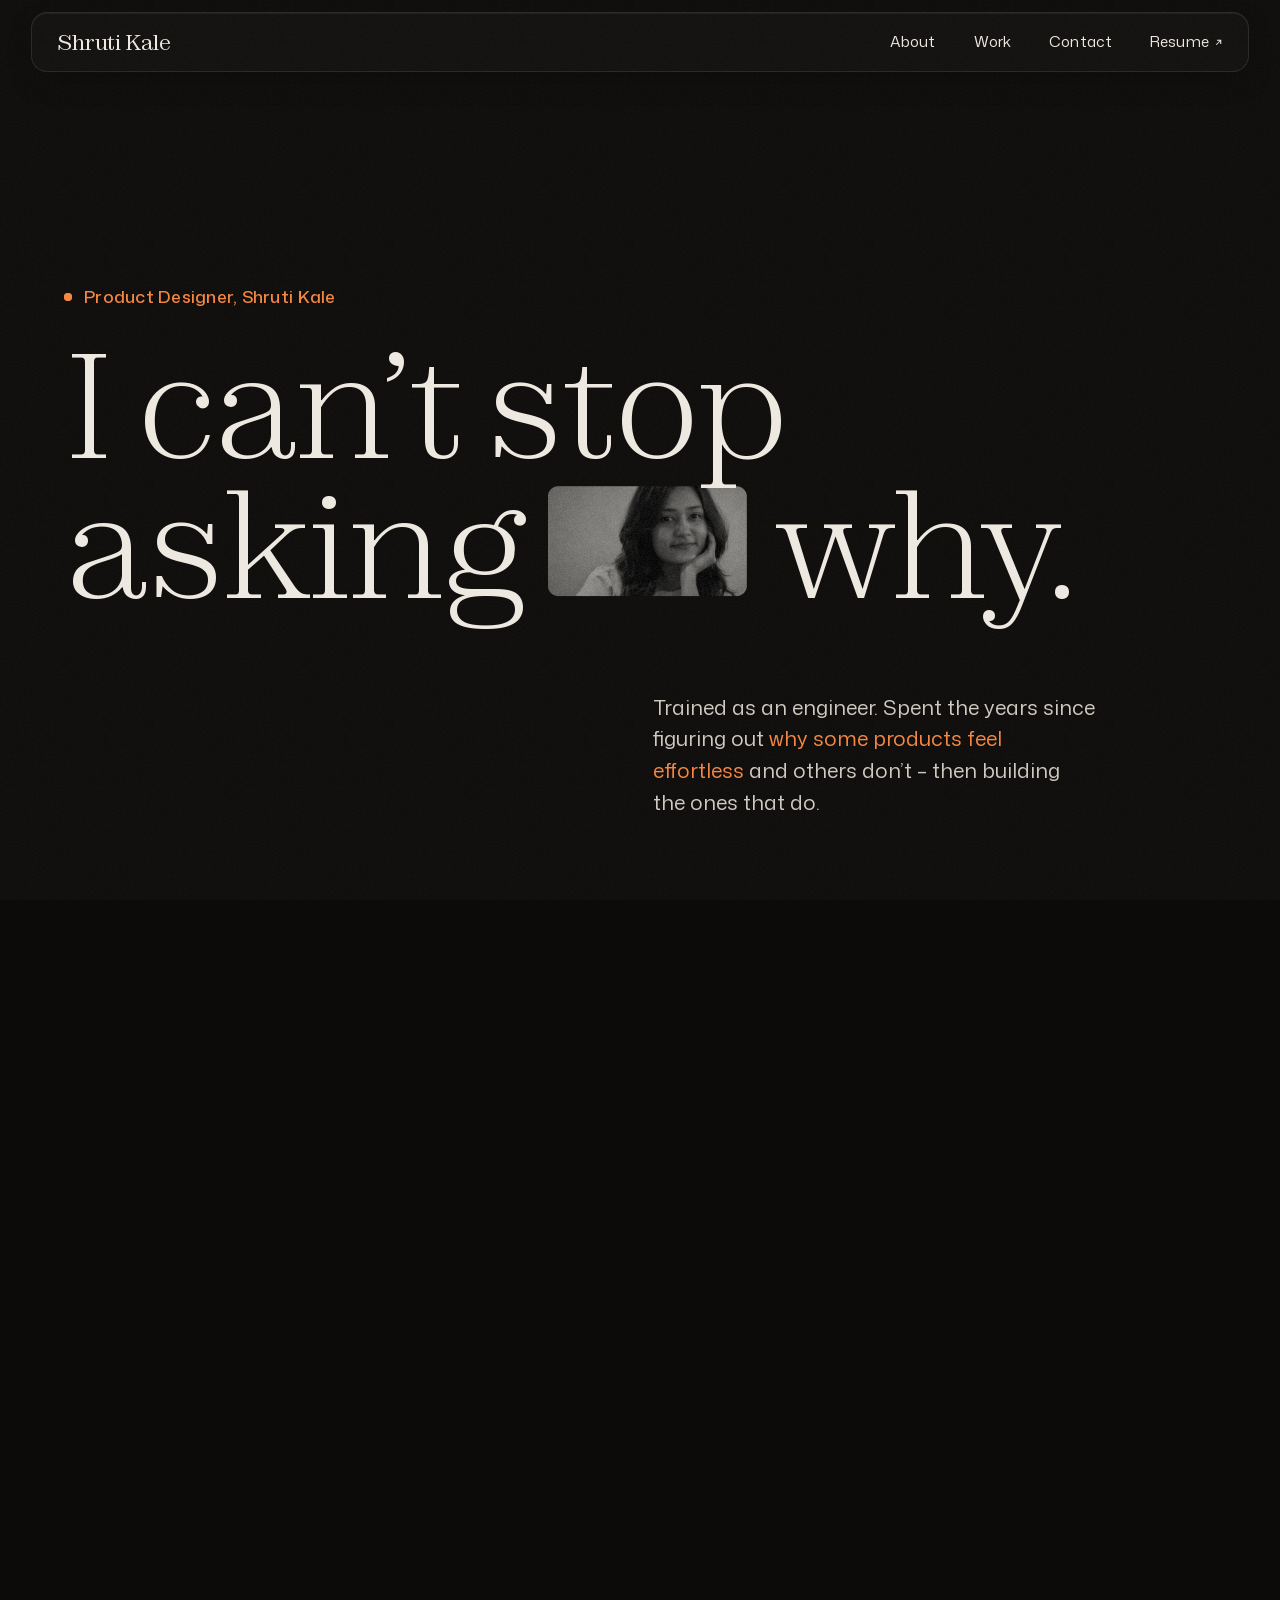
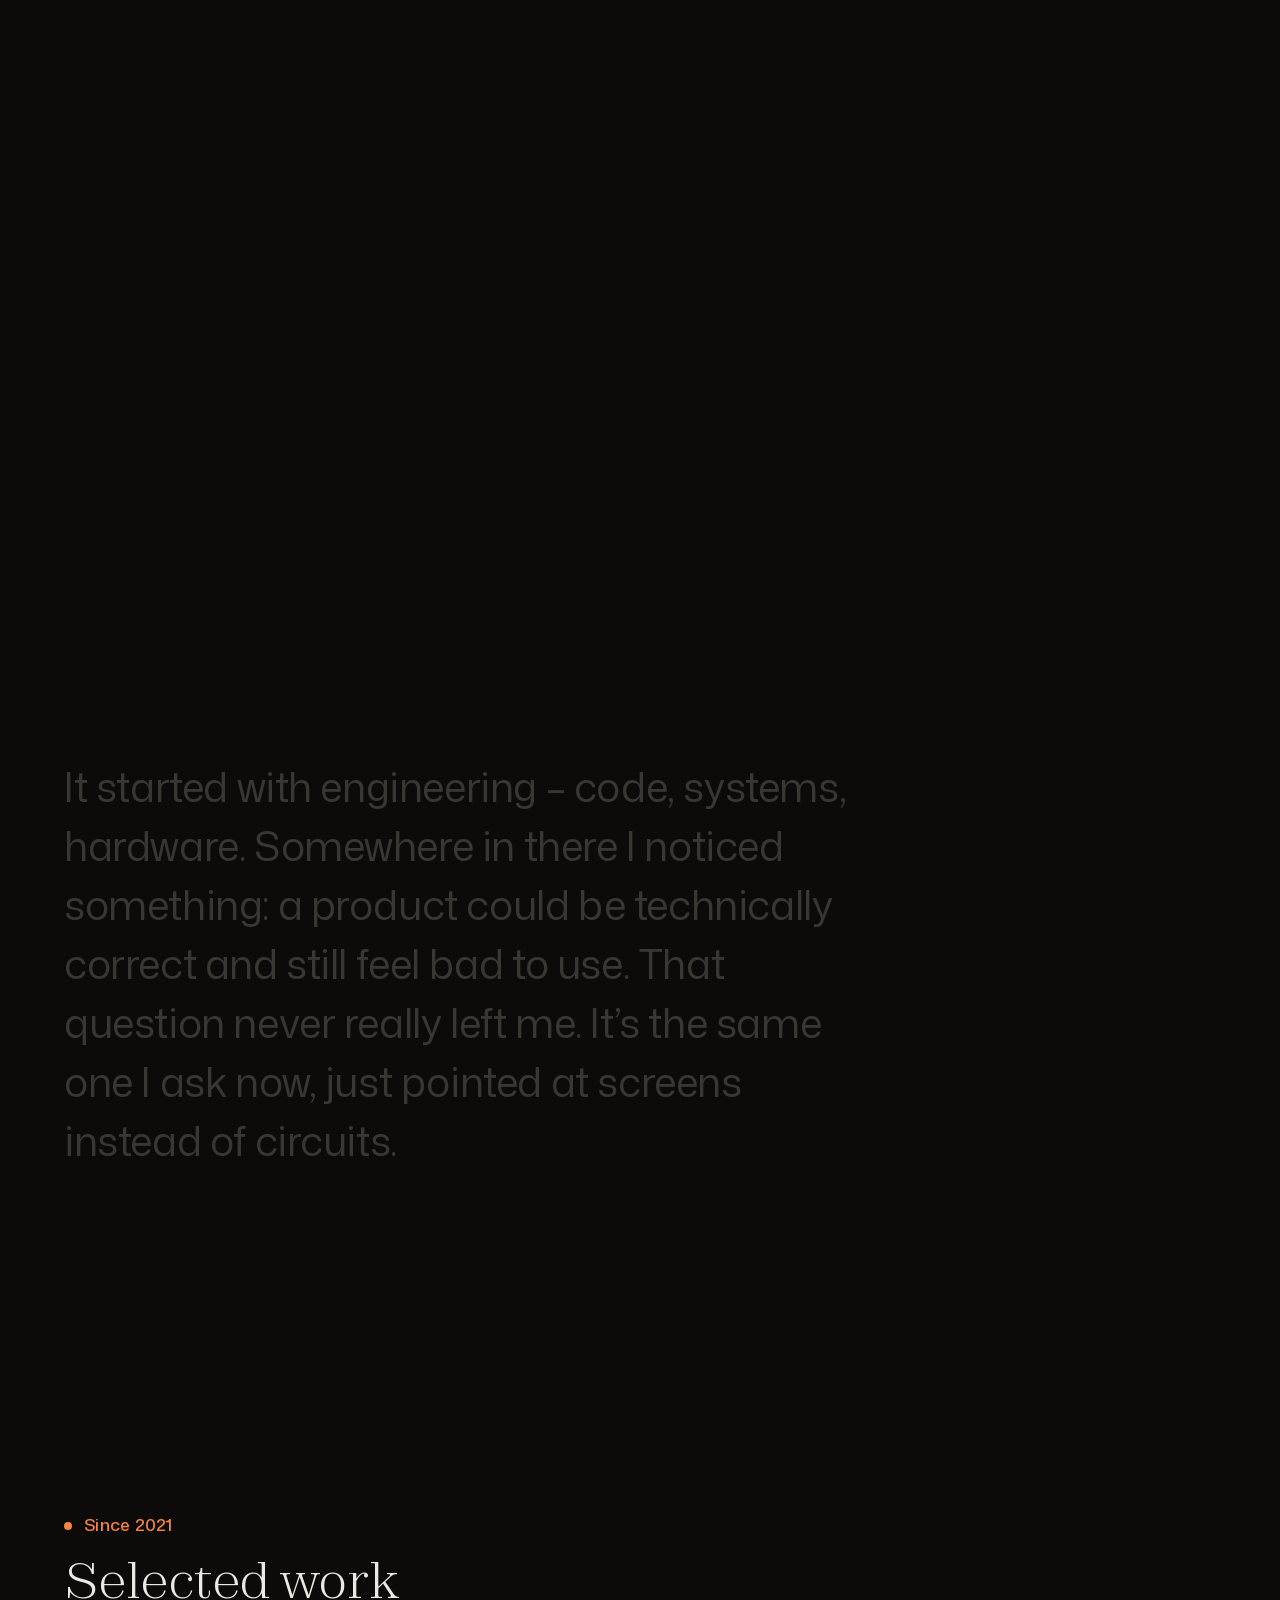
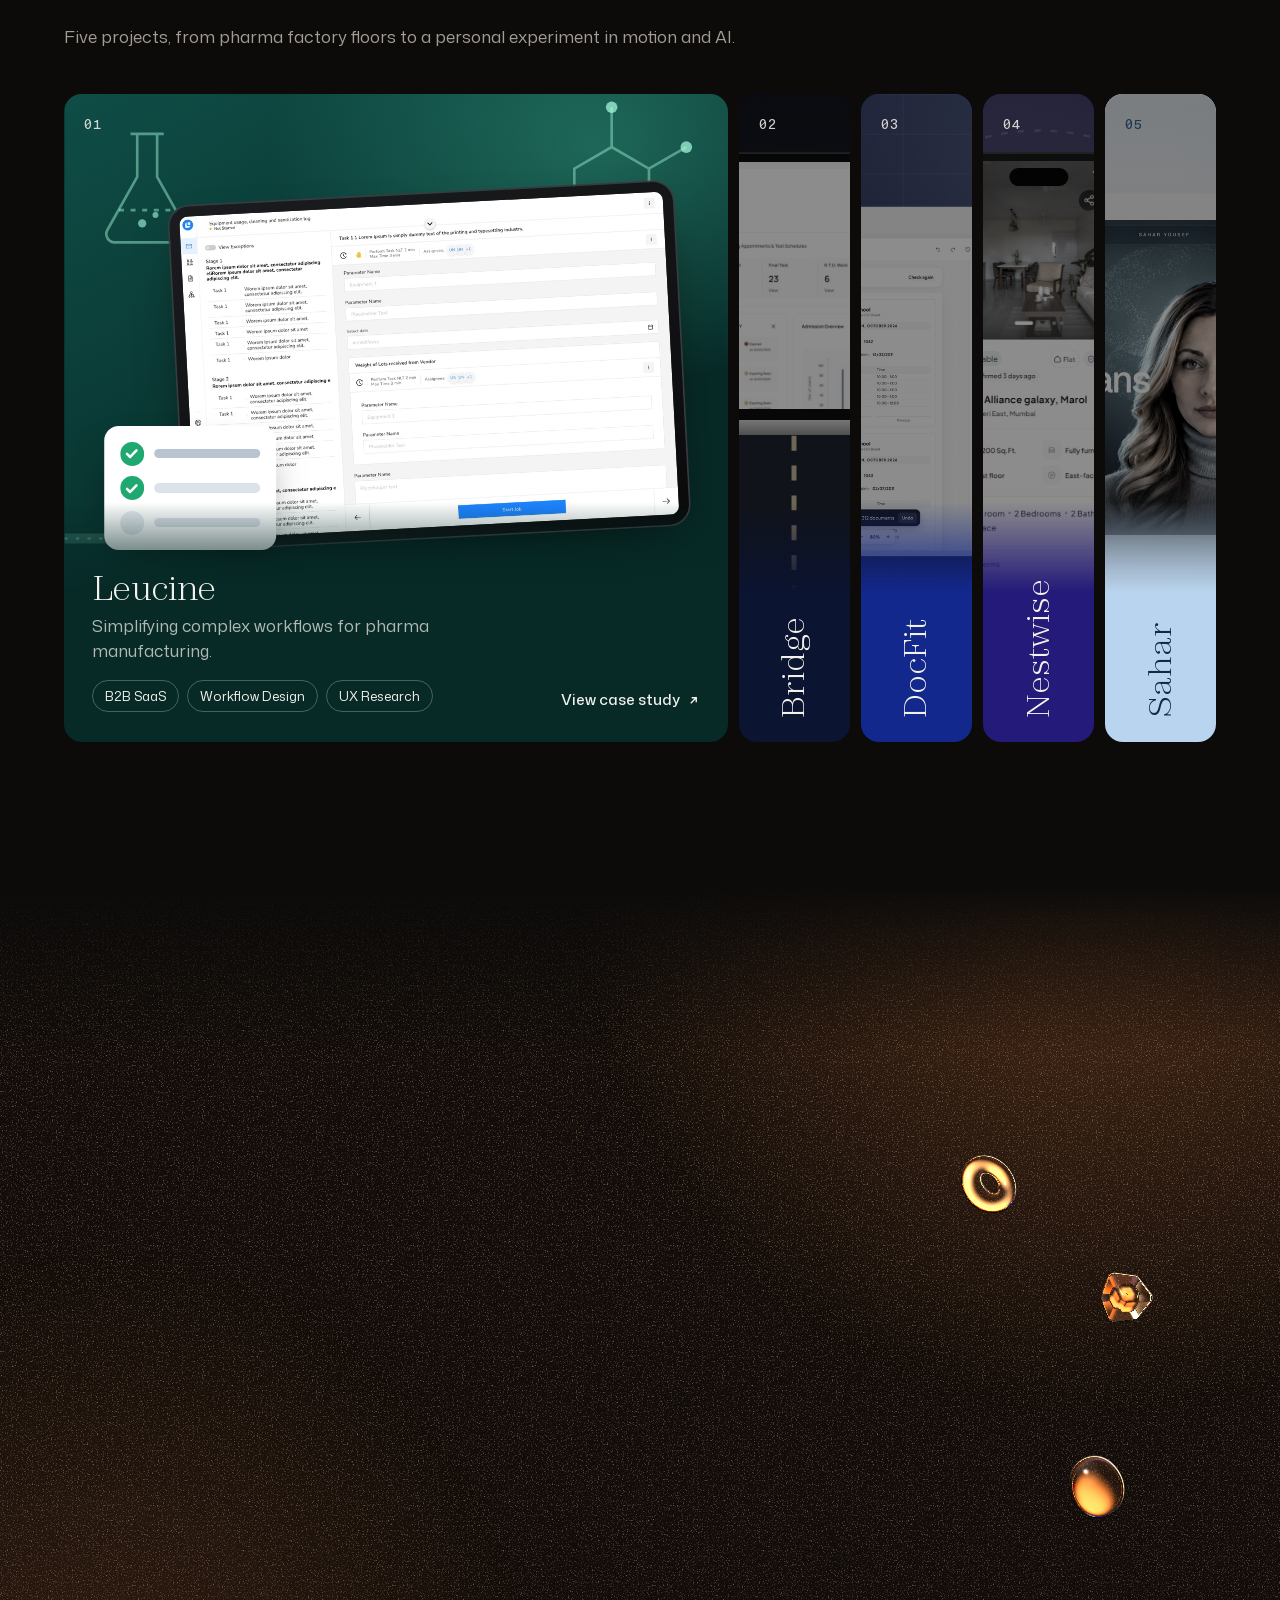
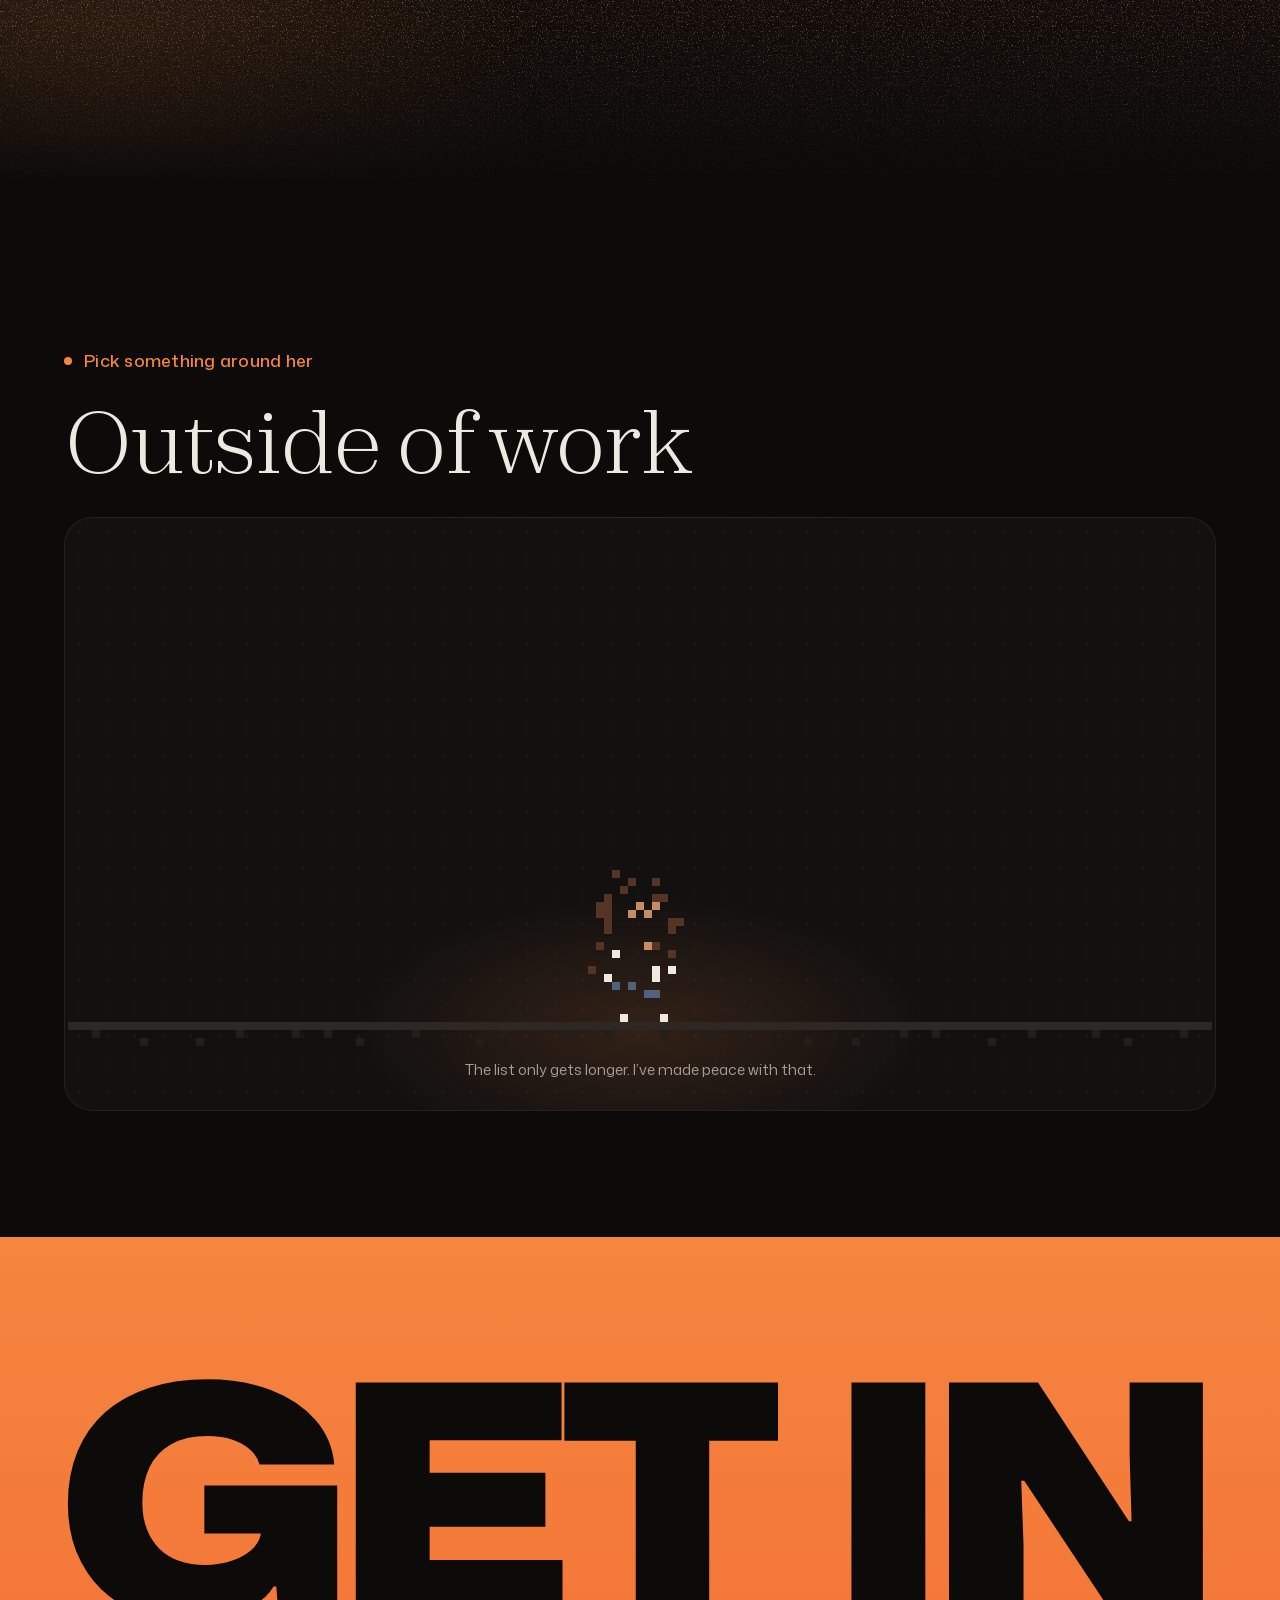
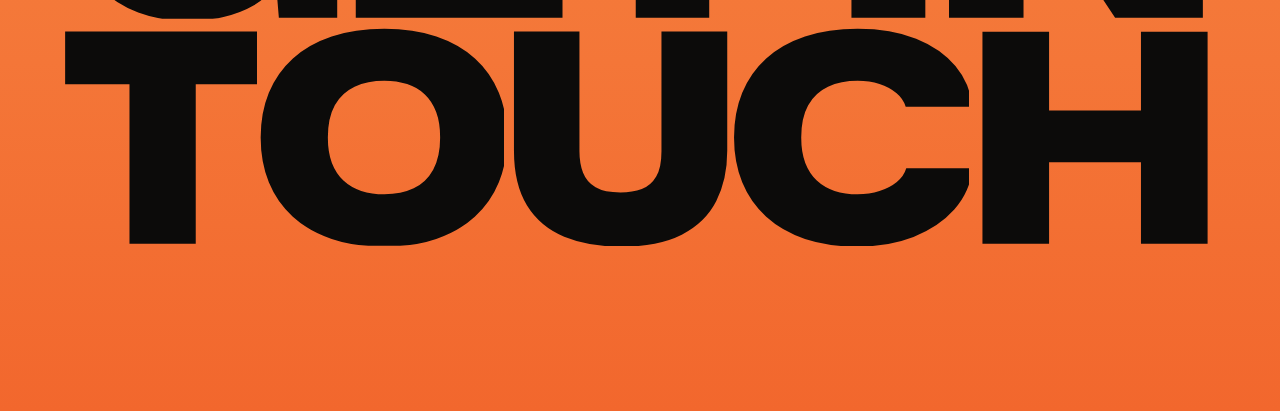
==== commit 7be8dfda: "Turn Selected work into a row of panels and refresh Nestwise and Bridge Selected work is now a row o" ====
--- a/index.html
+++ b/index.html
@@ -49,8 +49,8 @@
   </nav>
 </header>
 
-<!-- Behind the story and "How I think": a slow orange-amber glow and a glass
-     form that is faceted during the story and turns organic for "How I think".
+<!-- Behind the story: a slow orange-amber glow and a glass form that fades
+     in with it and out as it leaves.
      Decorative, and driven by scroll only. -->
 <canvas class="ambient" data-ambient aria-hidden="true"></canvas>
 
@@ -66,7 +66,7 @@
           <span class="line" data-hero-top><span class="line__in">I can’t stop</span></span>
           <span class="line"><span class="line__in"><span class="word" data-word="left">asking</span> <span class="slot" data-slot aria-hidden="true"><img class="slot__img" src="assets/img/shruti-portrait.webp" width="1024" height="1536" alt="" fetchpriority="high" decoding="async"></span> <span class="word" data-word="right">why.</span></span></span>
         </h1>
-        <p class="hero__sub" data-hero-bottom>Trained as an engineer. Spent the years since figuring out why some products feel effortless and others don’t&nbsp;– then building the ones that&nbsp;do.</p>
+        <p class="hero__sub" data-hero-bottom>Trained as an engineer. Spent the years since figuring out <em class="hero__key">why some products feel effortless</em> and others don’t&nbsp;– then building the ones that&nbsp;do.</p>
       </div>
     </section>
 
@@ -79,85 +79,106 @@
     <p class="reading__text" data-reading-text>It started with engineering – code, systems, hardware. Somewhere in there I noticed something: a product could be technically correct and still feel bad to use. That question never really left me. It’s the same one I ask now, just pointed at screens instead of&nbsp;circuits.</p>
   </section>
 
-  <section class="reading reading--think" id="think" aria-labelledby="think-title" data-think>
-    <h2 class="sr-only" id="think-title">How I think</h2>
-    <p class="reading__text" data-reading-text>I don’t think finishing a task means the experience was good. I care about what someone feels while they’re doing it&nbsp;– calm, confident, confused, overwhelmed. A form can work perfectly and still feel bad if the language is unclear or you don’t know why it’s asking what it’s asking. That gap&nbsp;– between something working and something feeling right&nbsp;– is basically where I&nbsp;live.</p>
-  </section>
 
   <!-- Selected work. On wide screens the section pins and the projects move
        sideways as you scroll; on phones they stack. Each card is one link, and
        its text comes first in the markup so it reads in a sensible order. -->
   <section class="work" id="work" aria-labelledby="work-title" data-work>
-    <div class="work__track" data-work-track>
-      <header class="work__intro">
-        <p class="eyebrow" data-work-eyebrow><span class="eyebrow__dot" aria-hidden="true"></span>Since 2021</p>
-        <h2 class="work__title" id="work-title"><span class="work__title-in">Selected work</span></h2>
-        <p class="work__lede">Five projects, from pharma factory floors to a personal experiment in motion and&nbsp;AI.</p>
-        <div class="work__progress" aria-hidden="true"><span data-work-progress></span></div>
-      </header>
-
-      <article class="card" data-tint="violet">
-        <h3 class="card__name"><a class="card__link" href="work/leucine/" data-cursor="View case study">Leucine</a></h3>
-        <p class="card__line">Simplifying complex workflows for pharma manufacturing.</p>
-        <ul class="card__tags"><li>B2B SaaS</li><li>Workflow Design</li><li>UX Research</li></ul>
-        <div class="card__media card__media--scene">
+    <header class="work__intro">
+      <p class="eyebrow" data-work-eyebrow><span class="eyebrow__dot" aria-hidden="true"></span>Since 2021</p>
+      <h2 class="work__title" id="work-title"><span class="work__title-in">Selected work</span></h2>
+      <p class="work__lede">Five projects, from pharma factory floors to a personal experiment in motion and&nbsp;AI.</p>
+    </header>
+
+    <!-- The projects as a row of tall panels, one open at a time: hovering
+         (or focusing) a closed strip opens it, clicking the open one goes to
+         the case study. Closed strips show a dimmed slice of the scene, the
+         number and the name turned sideways. On phones they simply stack. -->
+    <ol class="deck" data-deck>
+      <li class="deck__item deck__item--leucine is-open" data-deck-item>
+        <div class="deck__media card__media--scene">
           <div class="scene scene--leucine">
             <svg class="scene__art" viewBox="0 0 400 300" preserveAspectRatio="xMidYMid slice" aria-hidden="true"><g class="sc-molecule" fill="none" stroke="rgba(170,255,225,.42)" stroke-width="1.6"><path d="M352.5 45v26L330 84l-22.5-13V45L330 32zM307.5 71v26L285 110l-22.5-13V71L285 58M352.5 45l22.5-13M330 32V8M262.5 97l-20 12"/><g fill="rgba(170,255,225,.7)" stroke="none"><circle cx="375" cy="32" r="3.5"/><circle cx="330" cy="8" r="3.5"/><circle cx="242.5" cy="109" r="3.5"/><circle cx="307.5" cy="71" r="2.6"/></g></g><g class="sc-flask" fill="none" stroke="rgba(170,255,225,.45)" stroke-width="1.6" stroke-linejoin="round"><path d="M40 24h20M44 24v26l-18 32a5 5 0 0 0 4.4 7.4h39.2A5 5 0 0 0 74 82L56 50V24"/><path d="M33 70h34" stroke-dasharray="3 4"/><circle cx="47" cy="78" r="2.5" fill="rgba(170,255,225,.6)" stroke="none"/><circle cx="55" cy="73" r="1.8" fill="rgba(170,255,225,.6)" stroke="none"/></g><path d="M0 268h70a10 10 0 0 0 10-10v-20" fill="none" stroke="rgba(170,255,225,.22)" stroke-width="6"/><path d="M0 268h70a10 10 0 0 0 10-10v-20" fill="none" stroke="rgba(170,255,225,.4)" stroke-width="1.2" stroke-dasharray="2 5"/></svg>
             <div class="scene__device card__shot"><div class="sc-tablet"><img src="assets/img/work/leucine-900.jpg" srcset="assets/img/work/leucine-900.jpg 900w, assets/img/work/leucine-1600.jpg 1600w" sizes="(max-width: 767px) 70vw, 32vw" width="1600" height="1066" loading="lazy" decoding="async" alt="Leucine's job execution screen on a tablet: a staged task list on the left and a form for logging equipment parameters on the right."></div></div>
             <div class="scene__float" aria-hidden="true"><div class="sc-task"><div><b></b><span></span></div><div><b></b><span></span></div><div><b></b><span></span></div></div></div>
           </div>
         </div>
-      </article>
-
-      <article class="card" data-tint="orange">
-        <h3 class="card__name"><a class="card__link" href="work/bridge/" data-cursor="View case study">Bridge</a></h3>
-        <p class="card__line">Turning manual admin work into a smarter system.</p>
-        <ul class="card__tags"><li>0→1 SaaS</li><li>Product Design</li><li>Workflow Design</li></ul>
-        <div class="card__media card__media--scene">
+        <span class="deck__num" aria-hidden="true">01</span>
+        <span class="deck__spine" aria-hidden="true">Leucine</span>
+        <div class="deck__body">
+          <h3 class="deck__name"><a class="deck__link" href="work/leucine/" data-cursor="View case study">Leucine</a></h3>
+          <p class="deck__line">Simplifying complex workflows for pharma manufacturing.</p>
+          <ul class="deck__tags"><li>B2B SaaS</li><li>Workflow Design</li><li>UX Research</li></ul>
+          <span class="deck__go" aria-hidden="true">View case study<svg viewBox="0 0 12 12"><path d="M3 9 9 3M4 3h5v5"/></svg></span>
+        </div>
+      </li>
+      <li class="deck__item deck__item--bridge" data-deck-item>
+        <div class="deck__media card__media--scene">
           <div class="scene scene--bridge">
             <svg class="scene__art" viewBox="0 0 400 300" preserveAspectRatio="xMidYMid slice" aria-hidden="true"><path d="M184 168h32l184 132H0z" fill="#18224A"/><path d="M184 168 0 300M216 168l184 132" fill="none" stroke="rgba(255,210,140,.35)" stroke-width="1.5"/><path class="sc-road-dash" d="M200 170v130" fill="none" stroke="#F2B544" stroke-width="3"/><path d="M0 168h400" stroke="rgba(255,210,140,.18)" stroke-width="1"/><g transform="translate(352 54)"><g class="sc-wheel" fill="none" stroke="rgba(255,210,140,.55)" stroke-width="2"><circle r="22"/><circle r="6"/><path d="M-6 0h-16M6 0h16M0 6v16"/></g></g></svg>
             <div class="scene__device card__shot"><div class="sc-lid"><img style="aspect-ratio: 16 / 10; object-fit: cover; object-position: top" src="assets/img/work/bridge-900.jpg" srcset="assets/img/work/bridge-900.jpg 900w, assets/img/work/bridge-1600.jpg 1600w" sizes="(max-width: 767px) 60vw, 26vw" width="1600" height="1383" loading="lazy" decoding="async" alt="Bridge's admin dashboard on a laptop: upcoming learning and final tests, RTO work, pending payments, expiring vehicle documents and an admissions chart."></div><div class="sc-base"></div></div>
             <div class="scene__float" aria-hidden="true"><svg class="sc-cone" viewBox="0 0 40 44"><path d="M16 4h8l11 32H5z" fill="#F5853F"/><path d="M13.2 12h13.6l2.4 7H10.8zM9.6 23h20.8l2.4 7H7.2z" fill="#FFF"/><rect x="1" y="36" width="38" height="5" rx="2" fill="#E06A28"/></svg></div>
           </div>
         </div>
-      </article>
-
-      <article class="card" data-tint="violet">
-        <h3 class="card__name"><a class="card__link" href="work/docfit/" data-cursor="View case study">DocFit</a></h3>
-        <p class="card__line">An AI product that fits spreadsheet data into a fixed document format.</p>
-        <ul class="card__tags"><li>0→1 Product Design</li><li>AI Interaction Design</li><li>Research</li></ul>
-        <div class="card__media card__media--scene">
+        <span class="deck__num" aria-hidden="true">02</span>
+        <span class="deck__spine" aria-hidden="true">Bridge</span>
+        <div class="deck__body">
+          <h3 class="deck__name"><a class="deck__link" href="work/bridge/" data-cursor="View case study">Bridge</a></h3>
+          <p class="deck__line">Turning manual admin work into a smarter system.</p>
+          <ul class="deck__tags"><li>0→1 SaaS</li><li>Product Design</li><li>Workflow Design</li></ul>
+          <span class="deck__go" aria-hidden="true">View case study<svg viewBox="0 0 12 12"><path d="M3 9 9 3M4 3h5v5"/></svg></span>
+        </div>
+      </li>
+      <li class="deck__item deck__item--docfit" data-deck-item>
+        <div class="deck__media card__media--scene">
           <div class="scene scene--docfit">
             <svg class="scene__art" viewBox="0 0 400 300" preserveAspectRatio="xMidYMid slice" aria-hidden="true"><g transform="translate(362 238) scale(1.4)"><path class="sc-spark" d="M0-10C1-3 3-1 10 0 3 1 1 3 0 10-1 3-3 1-10 0-3-1-1-3 0-10z" fill="#FFF"/></g><g transform="translate(36 44) scale(1)"><path class="sc-spark" d="M0-10C1-3 3-1 10 0 3 1 1 3 0 10-1 3-3 1-10 0-3-1-1-3 0-10z" fill="#FFF"/></g><g transform="translate(388 30) scale(0.7)"><path class="sc-spark" d="M0-10C1-3 3-1 10 0 3 1 1 3 0 10-1 3-3 1-10 0-3-1-1-3 0-10z" fill="#FFF"/></g></svg>
             <div class="sc-docs" aria-hidden="true"><div class="sc-doc"><i></i><i></i><i></i><i></i><i></i></div><div class="sc-doc"><i></i><i></i><i></i><i></i><i></i></div><div class="sc-doc"><i></i><i></i><i></i><i></i><i></i></div></div>
             <div class="scene__device card__shot"><div class="sc-browser"><div class="sc-browser__bar" aria-hidden="true"><i></i><i></i><i></i></div><img src="assets/img/work/docfit-900.jpg" srcset="assets/img/work/docfit-900.jpg 900w, assets/img/work/docfit-1600.jpg 1600w" sizes="(max-width: 767px) 64vw, 28vw" width="1600" height="1111" loading="lazy" decoding="async" alt="DocFit’s editor with Ask AI open: Std and Div are now on one line in all 312 hall tickets, and the quick check still passes."></div></div>
           </div>
         </div>
-      </article>
-      <article class="card" data-tint="orange">
-        <h3 class="card__name"><a class="card__link" href="work/nestwise/" data-cursor="View case study">Nestwise</a></h3>
-        <p class="card__line">Making rental search more personal and trustworthy.</p>
-        <ul class="card__tags"><li>Product Concept</li><li>UX Research</li><li>Personalization</li></ul>
-        <div class="card__media card__media--scene">
+        <span class="deck__num" aria-hidden="true">03</span>
+        <span class="deck__spine" aria-hidden="true">DocFit</span>
+        <div class="deck__body">
+          <h3 class="deck__name"><a class="deck__link" href="work/docfit/" data-cursor="View case study">DocFit</a></h3>
+          <p class="deck__line">An AI product that fits spreadsheet data into a fixed document format.</p>
+          <ul class="deck__tags"><li>0→1 Product Design</li><li>AI Interaction Design</li><li>Research</li></ul>
+          <span class="deck__go" aria-hidden="true">View case study<svg viewBox="0 0 12 12"><path d="M3 9 9 3M4 3h5v5"/></svg></span>
+        </div>
+      </li>
+      <li class="deck__item deck__item--nestwise" data-deck-item>
+        <div class="deck__media card__media--scene">
           <div class="scene scene--nestwise">
             <svg class="scene__art" viewBox="0 0 400 300" preserveAspectRatio="xMidYMid slice" aria-hidden="true"><g fill="none" stroke="rgba(255,255,255,.1)" stroke-width="1.2"><path d="M-10 60 410 20M-10 140 410 110M-10 230 410 200M60-10 30 310M150-10 170 310M290-10 260 310M360-10 390 310"/></g><g fill="none" stroke="rgba(255,255,255,.28)" stroke-dasharray="4 6" stroke-width="1.4"><circle class="sc-ring" cx="200" cy="150" r="82"/><circle class="sc-ring" cx="200" cy="150" r="128" opacity=".6"/></g><path d="M0 300v-26h18v-14h16v22h14v-36h22v28h12v-16h20v42M290 300v-30h20v-22h18v34h14v-18h22v24h16v-40h20v52" fill="none" stroke="rgba(255,255,255,.22)" stroke-width="1.4"/><g transform="translate(70 92)"><g class="sc-pin"><path d="M0-22a9 9 0 0 1 9 9c0 7-9 15-9 15s-9-8-9-15a9 9 0 0 1 9-9z" fill="#FFF"/><circle cy="-13" r="3.2" fill="#2E2390"/></g></g><g transform="translate(334 78)"><g class="sc-pin"><path d="M0-22a9 9 0 0 1 9 9c0 7-9 15-9 15s-9-8-9-15a9 9 0 0 1 9-9z" fill="#F5853F"/><circle cy="-13" r="3.2" fill="#2E2390"/></g></g><g transform="translate(322 214)"><g class="sc-pin"><path d="M0-22a9 9 0 0 1 9 9c0 7-9 15-9 15s-9-8-9-15a9 9 0 0 1 9-9z" fill="#FFF"/><circle cy="-13" r="3.2" fill="#2E2390"/></g></g><g transform="translate(86 206)"><g class="sc-pin"><path d="M0-22a9 9 0 0 1 9 9c0 7-9 15-9 15s-9-8-9-15a9 9 0 0 1 9-9z" fill="#FFF"/><circle cy="-13" r="3.2" fill="#2E2390"/></g></g><g transform="translate(110 140)"><g class="sc-pin"><path d="M0-22a9 9 0 0 1 9 9c0 7-9 15-9 15s-9-8-9-15a9 9 0 0 1 9-9z" fill="#F5853F"/><circle cy="-13" r="3.2" fill="#2E2390"/></g></g></svg>
             <div class="scene__device card__shot"><div class="sc-phone"><div class="sc-phone__screen"><img src="assets/img/work/nestwise-480.jpg" srcset="assets/img/work/nestwise-480.jpg 480w, assets/img/work/nestwise-824.jpg 824w" sizes="(max-width: 767px) 30vw, 13vw" width="824" height="1704" loading="lazy" decoding="async" alt="A Nestwise listing on a phone: a furnished 1 BHK in Marol, Andheri East, marked available and confirmed 3 days ago, with a verified badge."></div></div></div>
           </div>
         </div>
-      </article>
-
-      <article class="card" data-tint="violet">
-        <h3 class="card__name"><a class="card__link" href="work/sahar/" data-cursor="View case study">Sahar</a></h3>
-        <p class="card__line">Exploring AI, motion, and visual storytelling for the web.</p>
-        <ul class="card__tags"><li>Visual Design</li><li>AI</li><li>Motion</li></ul>
-        <div class="card__media card__media--scene">
+        <span class="deck__num" aria-hidden="true">04</span>
+        <span class="deck__spine" aria-hidden="true">Nestwise</span>
+        <div class="deck__body">
+          <h3 class="deck__name"><a class="deck__link" href="work/nestwise/" data-cursor="View case study">Nestwise</a></h3>
+          <p class="deck__line">Making rental search more personal and trustworthy.</p>
+          <ul class="deck__tags"><li>Product Concept</li><li>UX Research</li><li>Personalization</li></ul>
+          <span class="deck__go" aria-hidden="true">View case study<svg viewBox="0 0 12 12"><path d="M3 9 9 3M4 3h5v5"/></svg></span>
+        </div>
+      </li>
+      <li class="deck__item deck__item--sahar" data-deck-item>
+        <div class="deck__media card__media--scene">
           <div class="scene scene--sahar">
             <svg class="scene__art" viewBox="0 0 400 300" preserveAspectRatio="xMidYMid slice" aria-hidden="true"><g class="sc-net" fill="none" stroke="rgba(60,130,200,.35)" stroke-width="1.1"><path d="M20 40 70 20 120 52 60 80zM70 20 150 14M330 30 380 70 350 120 300 80zM300 80 250 40M380 70 400 110M30 230 80 270 40 290M80 270 140 286M350 250 390 220 380 280zM350 250 300 280"/></g><g fill="#3C82C8"><circle class="sc-node" cx="20" cy="40" r="2.6"/><circle class="sc-node" cx="70" cy="20" r="3"/><circle class="sc-node" cx="120" cy="52" r="2.4"/><circle class="sc-node" cx="60" cy="80" r="2.2"/><circle class="sc-node" cx="150" cy="14" r="2"/><circle class="sc-node" cx="330" cy="30" r="2.6"/><circle class="sc-node" cx="380" cy="70" r="3"/><circle class="sc-node" cx="350" cy="120" r="2.4"/><circle class="sc-node" cx="300" cy="80" r="2.2"/><circle class="sc-node" cx="250" cy="40" r="2"/><circle class="sc-node" cx="30" cy="230" r="2.4"/><circle class="sc-node" cx="80" cy="270" r="3"/><circle class="sc-node" cx="40" cy="290" r="2"/><circle class="sc-node" cx="140" cy="286" r="2"/><circle class="sc-node" cx="350" cy="250" r="2.6"/><circle class="sc-node" cx="390" cy="220" r="2.2"/><circle class="sc-node" cx="380" cy="280" r="2.4"/><circle class="sc-node" cx="300" cy="280" r="2"/></g></svg>
             <div class="scene__device card__shot"><div class="sc-browser"><div class="sc-browser__bar" aria-hidden="true"><i></i><i></i><i></i></div><img src="assets/img/work/sahar-900.jpg" srcset="assets/img/work/sahar-900.jpg 900w, assets/img/work/sahar-1600.jpg 1600w" sizes="(max-width: 767px) 70vw, 30vw" width="1600" height="1000" loading="lazy" decoding="async" alt="The hero of the Sahar concept site: “I make Superhumans” beside Dr. Sahar Yousef’s portrait, with a halo of neural particles behind her."></div></div>
           </div>
         </div>
-      </article>
-    </div>
+        <span class="deck__num" aria-hidden="true">05</span>
+        <span class="deck__spine" aria-hidden="true">Sahar</span>
+        <div class="deck__body">
+          <h3 class="deck__name"><a class="deck__link" href="work/sahar/" data-cursor="View case study">Sahar</a></h3>
+          <p class="deck__line">Exploring AI, motion, and visual storytelling for the web.</p>
+          <ul class="deck__tags"><li>Visual Design</li><li>AI</li><li>Motion</li></ul>
+          <span class="deck__go" aria-hidden="true">View case study<svg viewBox="0 0 12 12"><path d="M3 9 9 3M4 3h5v5"/></svg></span>
+        </div>
+      </li>
+    </ol>
     <p class="sr-only" aria-live="polite" data-soon-status></p>
   </section>
 
--- a/css/main.css
+++ b/css/main.css
@@ -388,18 +388,15 @@
 
 /* ---------- Selected work ---------- */
 
-/* Stacked by default: phones, reduced motion, no JS. On wide screens with
-   motion (html.has-hscroll) the section pins and the track moves sideways. */
+/* The heading above, then the projects as a row of tall panels, one open at
+   a time (main.js opens the one under the pointer or focus). Closed strips
+   show the number, the name turned sideways and a dimmed slice of the scene.
+   Phones, and no JS: the panels stack, all open. */
 .work {
   position: relative;
   padding: clamp(96px, 16vh, 180px) var(--gutter);
 }
-.work__track {
-  display: grid;
-  gap: clamp(64px, 10vh, 112px) calc(var(--col-gap) * 2);
-}
-.work__intro { max-width: 34rem; }
-.work__intro .eyebrow { justify-self: start; }
+.work__intro { margin-bottom: clamp(32px, 5vh, 52px); }
 .work__title, .life__title {
   margin: clamp(18px, 2.8vh, 28px) 0 clamp(16px, 2.4vh, 24px);
   font-family: var(--serif);
@@ -408,160 +405,125 @@
   line-height: .98;
   letter-spacing: -.03em;
 }
+/* Selected work: a quieter heading, the line under it, so the panels lead. */
+.work__intro .work__title { margin: 16px 0 0; font-size: clamp(2.25rem, 1.6rem + 1.9vw, 3.5rem); line-height: 1.05; letter-spacing: -.02em; }
 .work__title, .life__title { overflow: hidden; padding-bottom: .06em; }
 .work__title-in, .life__title-in { display: inline-block; }
 .work__lede {
-  max-width: 26ch;
-  color: var(--paper-lead);
-  font-size: var(--text-md);
-  line-height: 1.5;
-}
-.work__progress { display: none; }
-
-@media (min-width: 768px) {
-  .work__track { grid-template-columns: repeat(2, minmax(0, 1fr)); }
-  .work__intro { grid-column: 1 / -1; }
-}
-
-/* A card. The whole card is one link (its heading's link stretches over it),
-   the text comes first in the markup, and the grid puts the image on top. */
-.card {
-  position: relative;
-  display: grid;
-  grid-template-areas: "media" "name" "line" "tags";
-  align-content: start;
-}
-.card__media {
-  grid-area: media;
-  position: relative;
+  max-width: none;
+  margin: 12px 0 0;
+  color: var(--paper-soft);
+  font-size: clamp(.9375rem, .88rem + .25vw, 1.0625rem);
+  line-height: 1.55;
+}
+
+/* The row. --open is the open panel's width, so each scene keeps one size
+   while its panel opens and closes, and closed strips show its middle. */
+.deck {
+  --gap: clamp(8px, .9vw, 14px);
+  --grow: 6;
+  --open: calc((100cqw - 4 * var(--gap)) * var(--grow) / (var(--grow) + 4));
+  container-type: inline-size;
+  display: flex;
+  gap: var(--gap);
+  margin: 0;
+  padding: 0;
+  list-style: none;
+}
+.deck__item {
+  --ink: #F4F1EC;
+  --ink-soft: rgba(244, 241, 236, .72);
+  position: relative;
+  flex: 1 1 0;
+  min-width: 0;
+  height: min(calc(var(--open) * .75 + 150px), calc(100svh - 96px));
   overflow: hidden;
+  border-radius: 18px;
+  background: var(--deck-bg);
+  transition: flex-grow .8s var(--ease-out);
+}
+.deck__item.is-open { flex-grow: var(--grow); }
+.deck__item--leucine { --deck-bg: #072A27; }
+.deck__item--bridge { --deck-bg: #0B1430; }
+.deck__item--docfit { --deck-bg: #13288C; }
+.deck__item--nestwise { --deck-bg: #241A7A; }
+.deck__item--sahar { --deck-bg: #B9D4EE; --ink: #0E2A44; --ink-soft: rgba(14, 42, 68, .72); }
+
+/* The scene, always the open width, centred, its foot fading into the panel. */
+.deck__media {
+  position: absolute;
+  top: 0;
+  left: 50%;
+  width: var(--open);
   aspect-ratio: 4 / 3;
-  border-radius: 18px;
-  background: #141210;
-  isolation: isolate;
-}
-/* Each screenshot sits on its own panel, lit in the site's two colours. */
-.card__media::before {
-  content: "";
-  position: absolute;
-  inset: 0;
-  z-index: -1;
-  background:
-    radial-gradient(120% 90% at 15% 0%, rgba(245, 133, 63, .28), transparent 60%),
-    radial-gradient(90% 80% at 100% 100%, rgba(148, 128, 255, .2), transparent 62%);
-}
-.card[data-tint="violet"] .card__media::before {
-  background:
-    radial-gradient(120% 90% at 85% 0%, rgba(148, 128, 255, .3), transparent 60%),
-    radial-gradient(90% 80% at 0% 100%, rgba(245, 133, 63, .18), transparent 62%);
-}
-.card__shot { display: block; transition: scale .9s var(--ease-out); }
-/* Product screens sit inset and run off the bottom-right edge. */
-.card__media--inset .card__shot {
-  position: absolute;
-  left: 9%;
-  top: 11%;
-  width: 104%;
-  height: auto;
-  border-radius: 10px 0 0;
-  box-shadow: 0 30px 60px -30px rgba(0, 0, 0, .7), 0 0 0 1px rgba(255, 255, 255, .06);
-}
-/* A phone screen, centred and cropped by the bottom edge. */
-.card__media--phone .card__shot {
-  position: absolute;
-  left: 32%;
-  top: 10%;
-  width: 36%;
-  height: auto;
-  border-radius: 22px 22px 0 0;
-  box-shadow: 0 30px 60px -30px rgba(0, 0, 0, .7), 0 0 0 1px rgba(255, 255, 255, .08);
-}
-/* A visual piece fills its panel, with room for the drift on wide screens. */
-.card__media--fill .card__shot { width: 100%; height: 100%; object-fit: cover; }
-.has-hscroll .card__media--fill .card__shot { width: 108%; margin-left: -4%; }
-
-.card__name {
-  grid-area: name;
-  margin-top: clamp(18px, 2.6vh, 28px);
+  translate: -50% 0;
+  -webkit-mask-image: linear-gradient(#000 82%, transparent);
+  mask-image: linear-gradient(#000 82%, transparent);
+  filter: saturate(.3) brightness(.55);
+  transition: filter .8s var(--ease-out);
+}
+.deck__item.is-open .deck__media { filter: none; }
+
+.deck__num, .deck__spine { position: absolute; z-index: 2; color: var(--ink); pointer-events: none; transition: opacity .5s var(--ease-out); }
+.deck__num { top: 20px; left: 20px; font-family: var(--sans); font-size: .8125rem; font-weight: 500; letter-spacing: .08em; font-variant-numeric: tabular-nums; opacity: .85; }
+/* The name, turned to read upwards, at the foot of a closed strip. */
+.deck__spine {
+  bottom: 24px;
+  left: 50%;
   font-family: var(--serif);
-  font-size: clamp(2rem, 1.2rem + 2.2vw, 3.5rem);
+  font-size: clamp(1.5rem, 1rem + 1.2vw, 2.25rem);
   font-weight: 300;
   line-height: 1;
-  letter-spacing: -.025em;
-}
-.card__link { text-decoration: none; }
-.card__link::after {
-  content: "";
-  position: absolute;
-  inset: 0;
-  z-index: 3;
-  border-radius: 18px;
-}
-.card__link:focus-visible { outline: none; }
-.card__link:focus-visible::after { outline: 2px solid var(--accent); outline-offset: 8px; }
-.card__line {
-  grid-area: line;
-  max-width: 34ch;
-  margin-top: 12px;
-  color: var(--paper-soft);
-  font-size: clamp(1rem, .92rem + .3vw, 1.1875rem);
-  line-height: 1.5;
-}
-.card__tags {
-  grid-area: tags;
-  display: flex;
-  flex-wrap: wrap;
-  gap: 8px;
-  margin: 18px 0 0;
-  padding: 0;
-  list-style: none;
-}
-.card__tags li {
-  padding: 6px 14px;
-  border: 1px solid rgba(237, 232, 224, .22);
-  border-radius: 999px;
-  color: var(--paper-lead);
-  font-size: .8125rem;
-  letter-spacing: .01em;
-}
-
-/* On hover the screenshot leans in a little. */
-@media (hover: hover) {
-  .card:hover .card__shot { scale: 1.035; }
-}
-
-/* Sideways: the section is one screen tall and pinned; main.js moves the
-   track by exactly its overflow. Cards size to the screen's height too. */
-.has-hscroll .work {
-  height: 100vh;
-  height: 100svh;
-  padding: 0;
-  overflow: hidden;
-}
-.has-hscroll .work__track {
-  display: flex;
-  align-items: center;
-  gap: clamp(56px, 6vw, 120px);
-  width: max-content;
-  height: 100%;
-  padding: var(--nav-h) var(--gutter) 0;
-}
-.has-hscroll .work__intro { flex: none; width: min(30vw, 32rem); }
-.has-hscroll .card { flex: none; width: min(40vw, 62vh, 760px); }
-.has-hscroll .work__progress {
-  display: block;
-  width: 140px;
-  height: 1px;
-  margin-top: clamp(28px, 5vh, 56px);
-  background: var(--rule);
-}
-.has-hscroll .work__progress span {
-  display: block;
-  height: 100%;
-  background: var(--accent);
-  transform: scaleX(0);
-  transform-origin: left;
-}
+  white-space: nowrap;
+  writing-mode: vertical-rl;
+  rotate: 180deg;
+  translate: -50% 0;
+}
+.deck__item.is-open .deck__spine { opacity: 0; }
+
+/* What the open panel says, along its foot. */
+.deck__body {
+  position: absolute;
+  inset: auto 0 0 0;
+  z-index: 2;
+  width: var(--open);
+  padding: 0 clamp(20px, 2.2vw, 32px) clamp(20px, 2.4vw, 30px);
+  color: var(--ink);
+  opacity: 0;
+  translate: 0 12px;
+  transition: opacity .35s var(--ease-out), translate .35s var(--ease-out);
+}
+.deck__item.is-open .deck__body { opacity: 1; translate: 0 0; transition-duration: .7s; transition-delay: .3s; }
+.deck__name { margin: 0; font-family: var(--serif); font-size: clamp(1.625rem, 1.2rem + 1.1vw, 2.25rem); font-weight: 300; line-height: 1.05; letter-spacing: -.02em; }
+.deck__link { color: inherit; text-decoration: none; }
+/* The whole panel is the link. */
+.deck__link::after { content: ""; position: absolute; inset: -100vh -100vw; z-index: 3; }
+.deck__item { isolation: isolate; }
+.deck__link:focus-visible { outline: none; }
+.deck__item:focus-within { outline: 2px solid var(--accent); outline-offset: 4px; }
+.deck__line { max-width: 40ch; margin: 8px 0 0; color: var(--ink-soft); font-size: clamp(.9375rem, .88rem + .2vw, 1.0625rem); line-height: 1.5; }
+.deck__tags { display: flex; flex-wrap: wrap; gap: 8px; margin: 16px 0 0; padding: 0; list-style: none; }
+.deck__tags li { padding: 5px 12px; border: 1px solid color-mix(in srgb, var(--ink) 28%, transparent); border-radius: 99px; color: var(--ink); font-size: .8125rem; }
+.deck__go { position: absolute; right: clamp(20px, 2.2vw, 32px); bottom: clamp(20px, 2.4vw, 30px); display: inline-flex; align-items: center; gap: 8px; color: var(--ink); font-size: .9375rem; font-weight: 500; }
+.deck__go svg { width: 11px; height: 11px; fill: none; stroke: currentColor; stroke-width: 1.5; transition: translate .35s var(--ease-out); }
+.deck__item:hover .deck__go svg { translate: 2px -2px; }
+
+@media (max-width: 900px) {
+  .deck__go { display: none; }
+}
+/* Phones, and no JS: a stack of open panels. */
+@media (max-width: 767px) {
+  .deck { --open: 100cqw; flex-direction: column; gap: 20px; }
+  .deck__item { flex: none; height: auto; }
+  .deck__media { position: relative; left: 0; filter: none; translate: none; }
+  .deck__spine { display: none; }
+  .deck__body { position: relative; margin-top: -10cqw; opacity: 1; translate: none; }
+}
+.no-js .deck { --open: 100cqw; flex-direction: column; }
+.no-js .deck__item { flex: none; height: auto; }
+.no-js .deck__media { position: relative; left: 0; filter: none; translate: none; }
+.no-js .deck__spine { display: none; }
+.no-js .deck__body { position: relative; margin-top: -10cqw; opacity: 1; translate: none; }
 
 /* ---------- What I do: the roles ---------- */
 
@@ -1039,15 +1001,13 @@
    share of the panel's width (cqi). On hover the device lifts and the
    drawings move a little. */
 .card__media--scene { container-type: inline-size; }
-.card__media--scene::before { display: none; }
 .scene { position: absolute; inset: 0; overflow: hidden; background: var(--scene-bg); }
 .scene__art { position: absolute; inset: 0; width: 100%; height: 100%; overflow: visible; }
 .scene__art * { transition: transform .9s var(--ease-out), opacity .9s var(--ease-out); transform-box: fill-box; transform-origin: center; }
 .scene__device { position: absolute; z-index: 2; transition: translate .9s var(--ease-out); }
 .scene__float { position: absolute; z-index: 3; transition: translate .9s var(--ease-out), rotate .9s var(--ease-out); }
 @media (hover: hover) {
-  .card:hover .card__media--scene .card__shot { scale: 1; }
-  .card:hover .scene__device { translate: 0 -2.4cqi; }
+    .deck__item:hover .scene__device { translate: 0 -2.4cqi; }
 }
 
 /* Devices, drawn in CSS. */
@@ -1069,9 +1029,9 @@
 .scene--leucine { --scene-bg: radial-gradient(70% 70% at 80% 10%, rgba(80, 220, 180, .28), transparent 70%), linear-gradient(150deg, #0F4D46, #072A27 75%); }
 .scene--leucine .scene__device { left: 17cqi; top: 15cqi; width: 76cqi; rotate: -3deg; }
 .scene--leucine .scene__float { left: 6cqi; top: 50cqi; width: 26cqi; }
-.card:hover .scene--leucine .sc-molecule { transform: rotate(14deg) translate(-2%, 2%); }
-.card:hover .scene--leucine .sc-flask { transform: rotate(-8deg) translateY(-4%); }
-.card:hover .scene--leucine .scene__float { translate: -1cqi -4cqi; rotate: -3deg; }
+.deck__item:hover .scene--leucine .sc-molecule { transform: rotate(14deg) translate(-2%, 2%); }
+.deck__item:hover .scene--leucine .sc-flask { transform: rotate(-8deg) translateY(-4%); }
+.deck__item:hover .scene--leucine .scene__float { translate: -1cqi -4cqi; rotate: -3deg; }
 
 /* A task ticked off: the small card that floats in front. */
 .sc-task { padding: 2.4cqi; border-radius: 2.2cqi; background: #FFF; box-shadow: 0 3cqi 6cqi -2cqi rgba(0, 0, 0, .5); }
@@ -1088,9 +1048,9 @@
 .scene--bridge .scene__float { left: 6cqi; top: 50cqi; width: 11cqi; rotate: -6deg; }
 .sc-road-dash { stroke-dasharray: 9 9; animation: road 1.2s linear infinite; animation-play-state: paused; }
 @keyframes road { to { stroke-dashoffset: -18; } }
-@media (hover: hover) { .card:hover .sc-road-dash { animation-play-state: running; } }
-.card:hover .scene--bridge .scene__float { translate: 1cqi -2cqi; rotate: 4deg; }
-.card:hover .scene--bridge .sc-wheel { transform: rotate(40deg); }
+@media (hover: hover) { .deck__item:hover .sc-road-dash { animation-play-state: running; } }
+.deck__item:hover .scene--bridge .scene__float { translate: 1cqi -2cqi; rotate: 4deg; }
+.deck__item:hover .scene--bridge .sc-wheel { transform: rotate(40deg); }
 /* A traffic cone, like the ones on a practice ground. */
 .sc-cone { display: block; width: 100%; height: auto; filter: drop-shadow(0 2cqi 3cqi rgba(0, 0, 0, .5)); }
 
@@ -1104,23 +1064,26 @@
 .sc-doc::before { content: ""; display: block; height: 2.6cqi; margin: 0 2cqi 2.4cqi; border-radius: 1cqi; background: #1E2B57; }
 .sc-doc i { display: block; height: 1.3cqi; margin-top: 1.5cqi; border-radius: 1cqi; background: #E4E8F1; }
 .sc-doc i:nth-child(odd) { width: 70%; background: #CDD6EA; }
-.card:hover .sc-doc:nth-child(1) { rotate: 22deg; translate: 11cqi 5cqi; }
-.card:hover .sc-doc:nth-child(2) { rotate: 11deg; translate: 6cqi 2.5cqi; }
-.card:hover .scene--docfit .sc-spark { transform: scale(1.35) rotate(45deg); }
+.deck__item:hover .sc-doc:nth-child(1) { rotate: 22deg; translate: 11cqi 5cqi; }
+.deck__item:hover .sc-doc:nth-child(2) { rotate: 11deg; translate: 6cqi 2.5cqi; }
+.deck__item:hover .scene--docfit .sc-spark { transform: scale(1.35) rotate(45deg); }
 
 /* Nestwise: renting in a new city, a phone over a map with commute rings. */
 .scene--nestwise { --scene-bg: radial-gradient(60% 60% at 50% 40%, rgba(170, 150, 255, .35), transparent 72%), linear-gradient(160deg, #4A3ED3, #241A7A 80%); }
 .scene--nestwise .scene__device { left: 34cqi; top: 9cqi; width: 32cqi; }
-.card:hover .scene--nestwise .sc-pin { transform: translateY(-14%); }
-.card:hover .scene--nestwise .sc-ring { transform: scale(1.08); opacity: .9; }
+.deck__item:hover .scene--nestwise .sc-pin { transform: translateY(-14%); }
+.deck__item:hover .scene--nestwise .sc-ring { transform: scale(1.08); opacity: .9; }
 
 /* Sahar: a personal site, light and airy, neural threads around it. */
 .scene--sahar { --scene-bg: radial-gradient(60% 60% at 50% 45%, rgba(255, 255, 255, .9), transparent 70%), linear-gradient(160deg, #DCEBF8, #B9D4EE 85%); }
 .scene--sahar .scene__device { left: 12cqi; top: 15cqi; width: 76cqi; }
-.card:hover .scene--sahar .sc-net { transform: scale(1.05) rotate(-3deg); }
-.card:hover .scene--sahar .sc-node { transform: scale(1.5); }
+.deck__item:hover .scene--sahar .sc-net { transform: scale(1.05) rotate(-3deg); }
+.deck__item:hover .scene--sahar .sc-node { transform: scale(1.5); }
 
 @media (prefers-reduced-motion: reduce) {
   .scene__art *, .scene__device, .scene__float, .sc-doc { transition: none; }
   .sc-road-dash { animation: none; }
 }
+
+/* The phrase that carries the hero line, in the accent. */
+.hero__key { color: var(--accent); font-style: normal; }
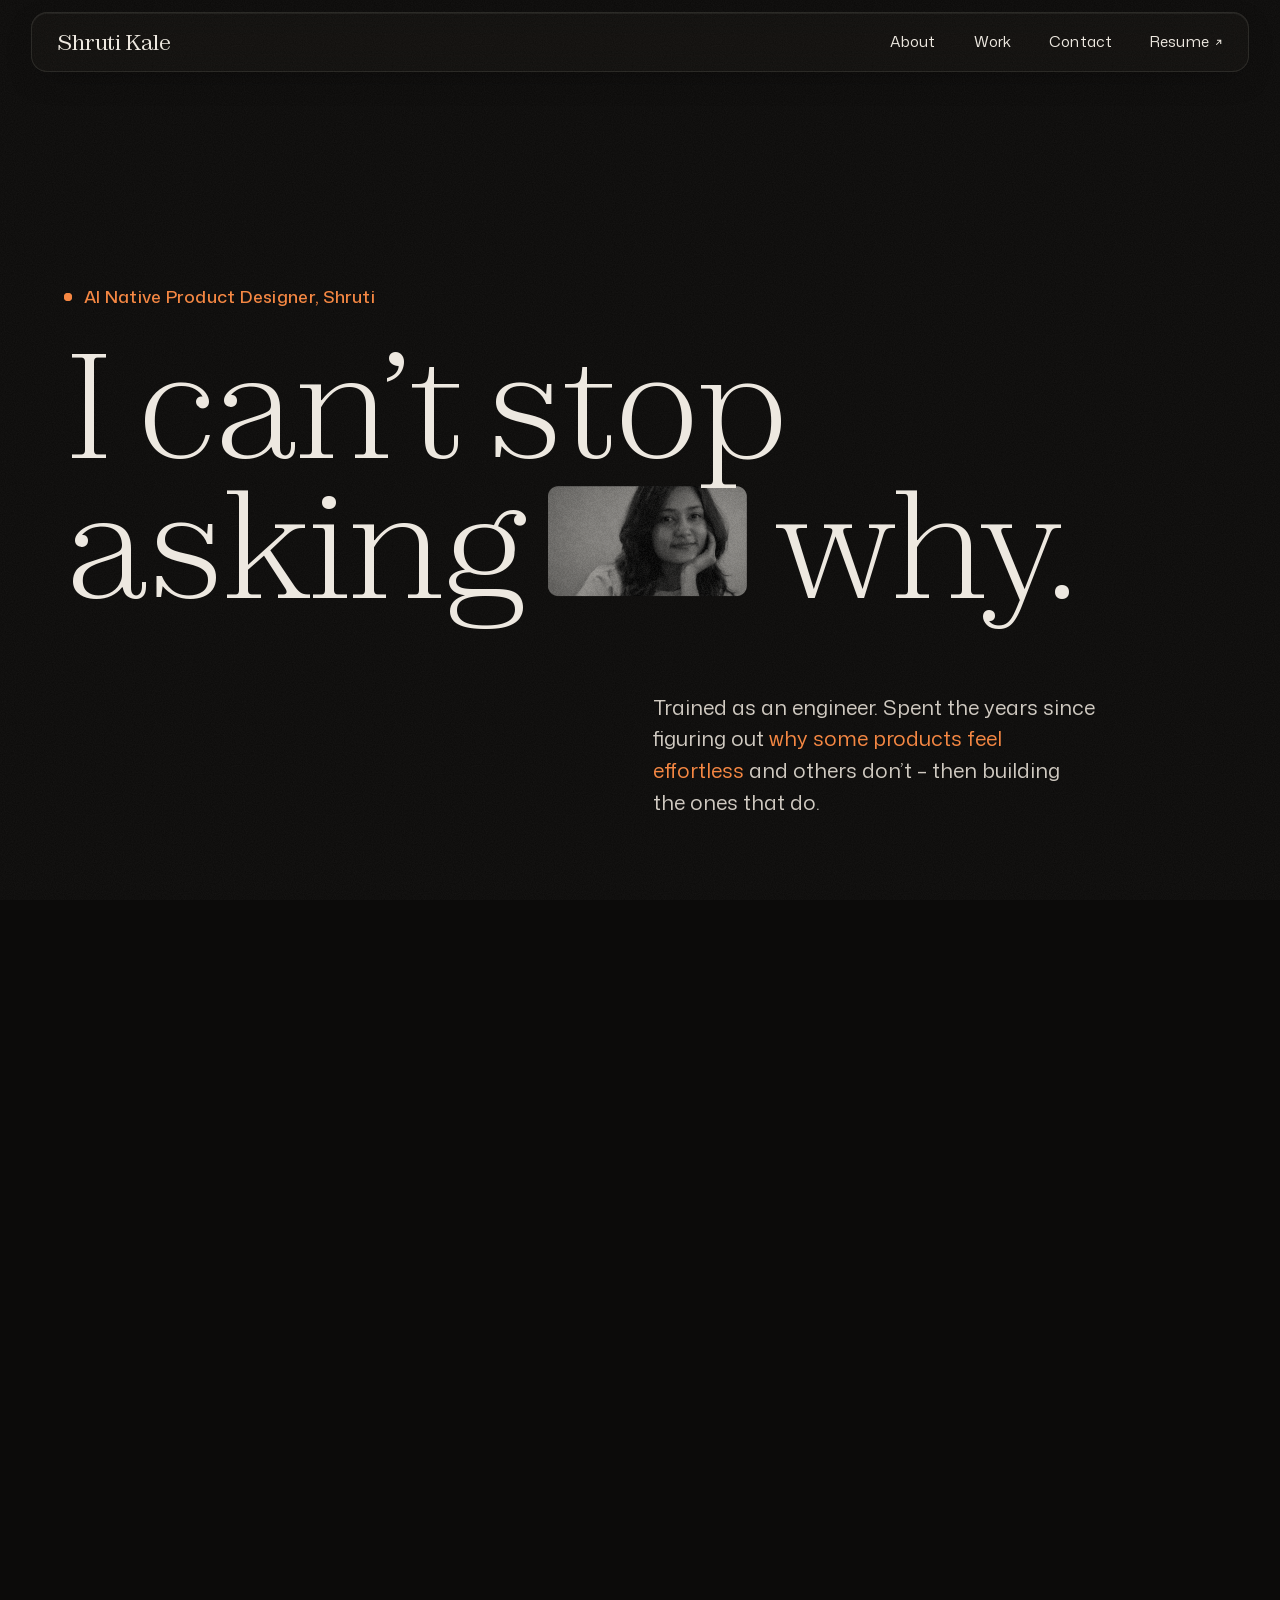
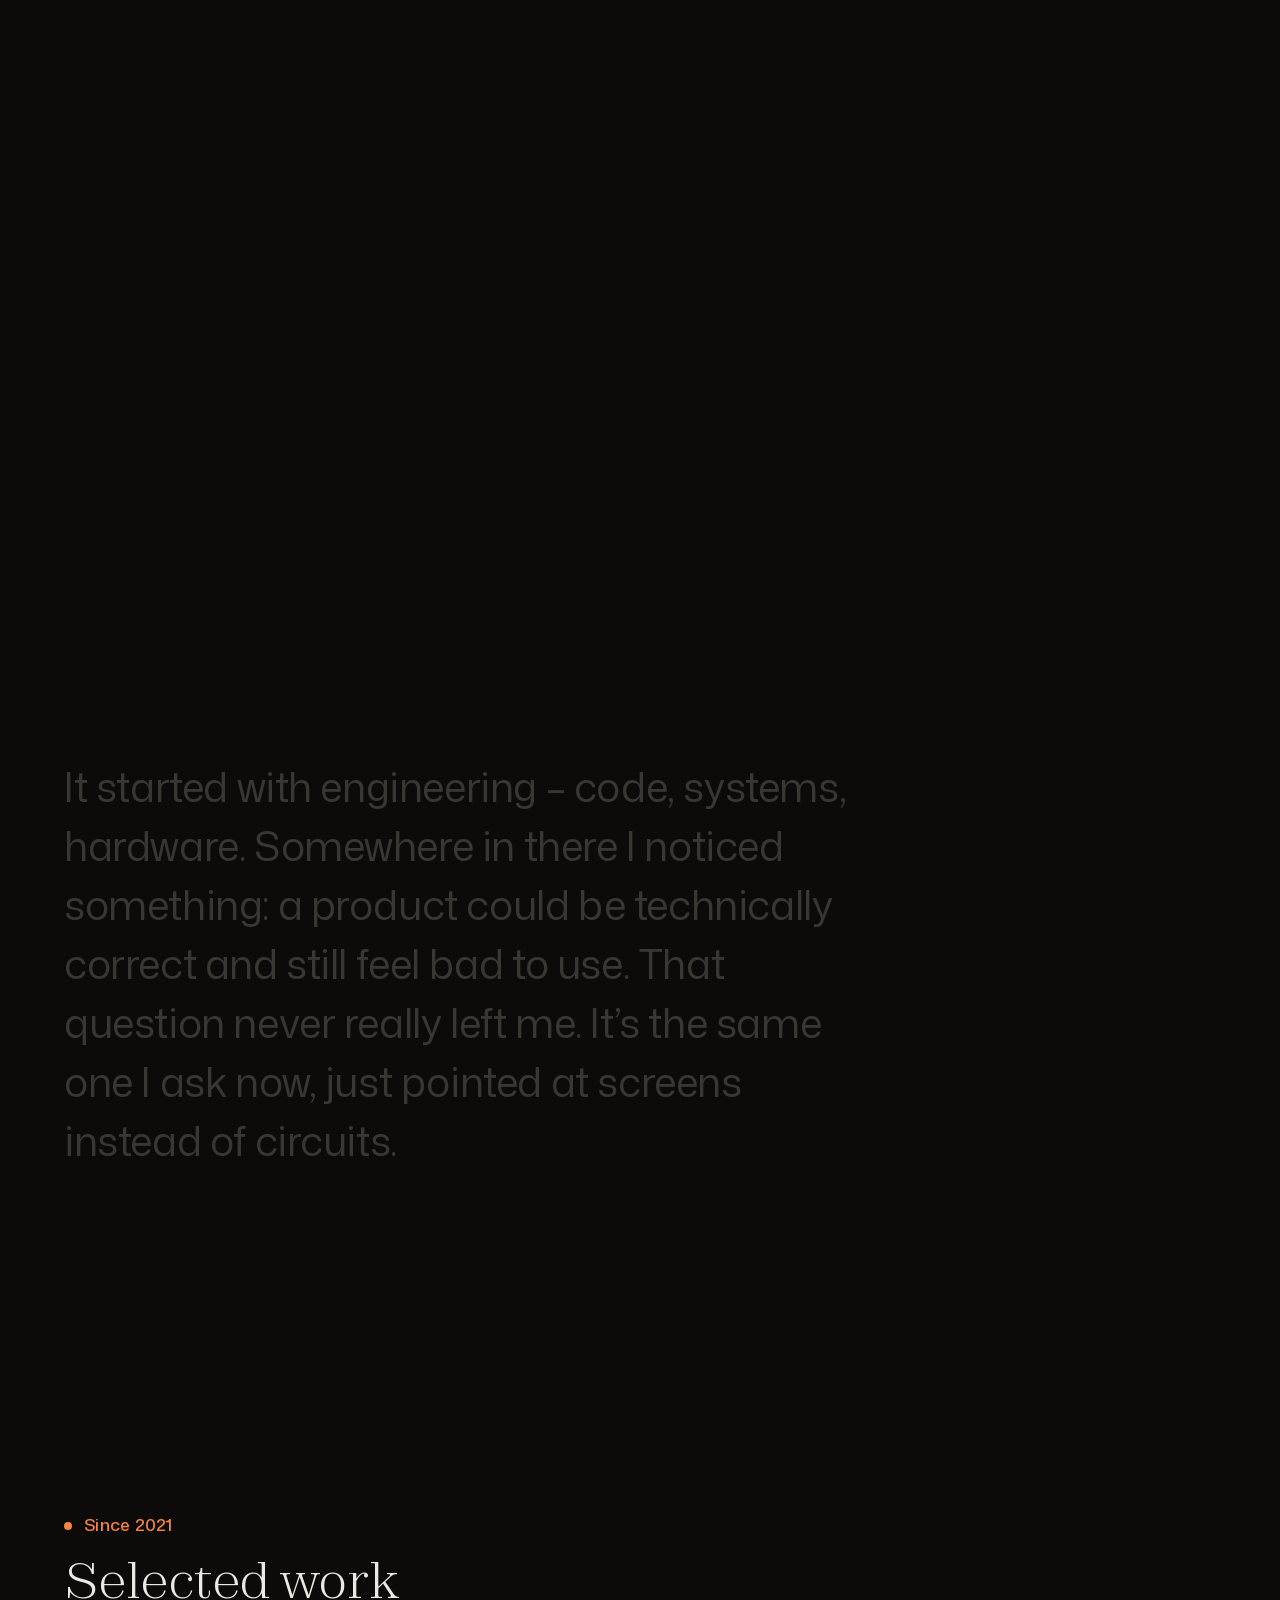
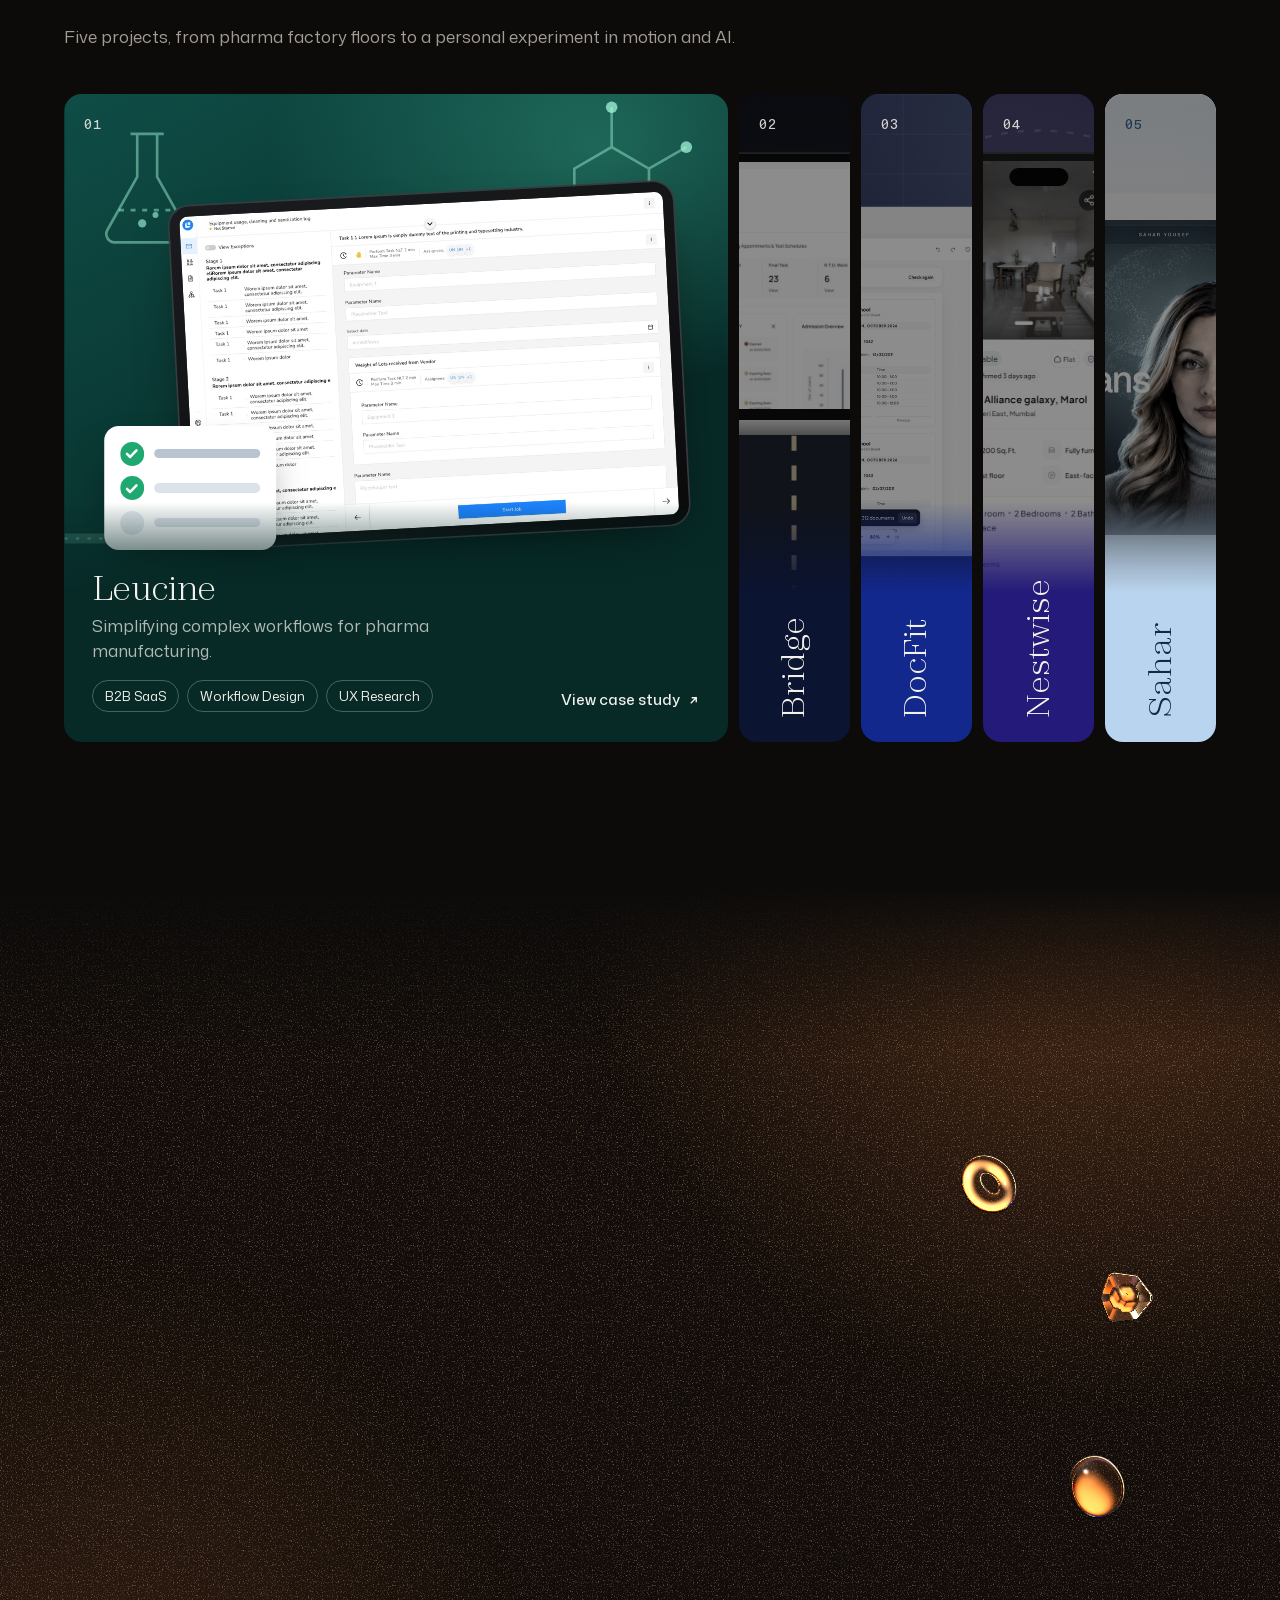
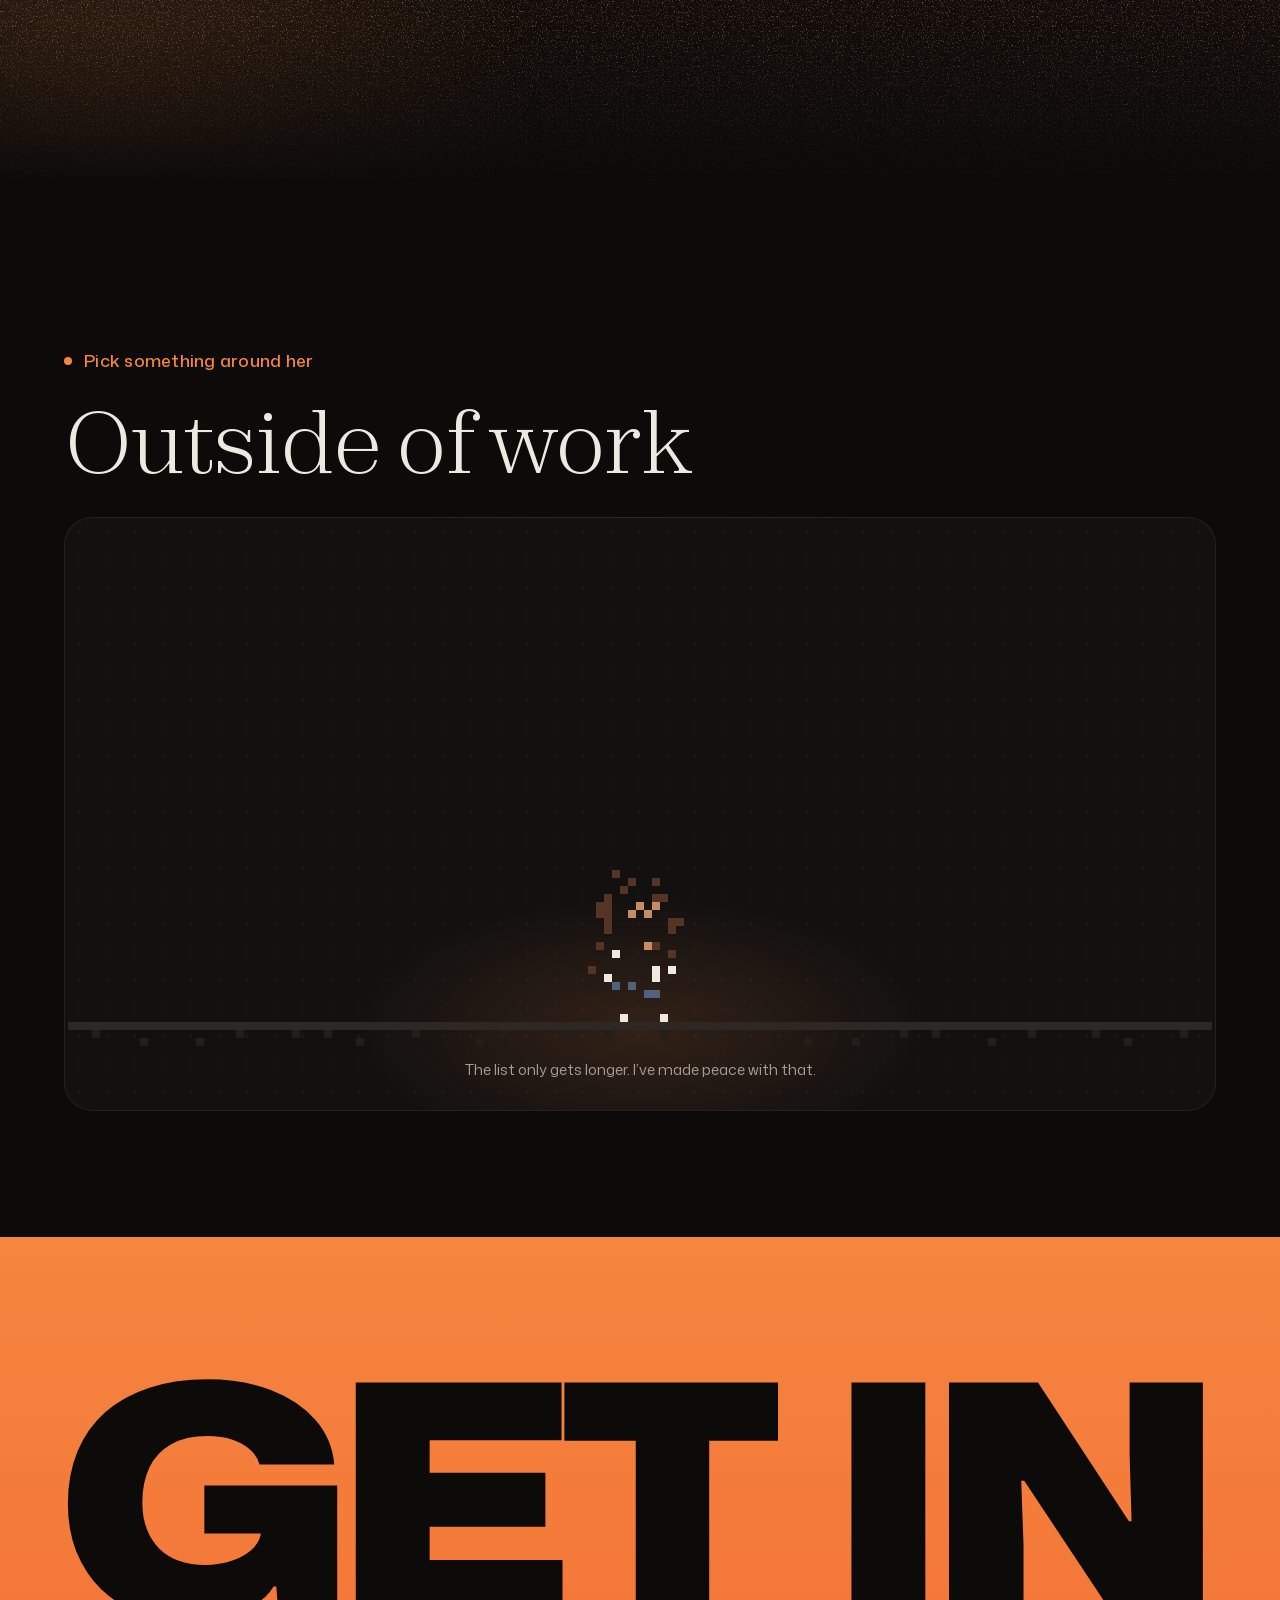
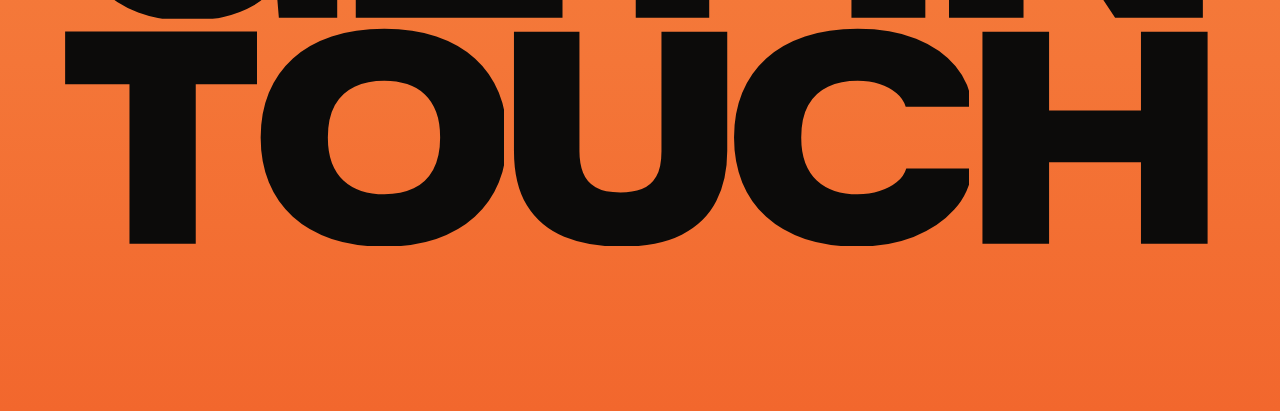
==== commit 25cbb1cc: "Call her an AI Native Product Designer in the hero Co-Authored-By: Claude Opus 5.5 <noreply@anthropi" ====
--- a/index.html
+++ b/index.html
@@ -61,7 +61,7 @@
 
     <section class="hero" id="top" aria-labelledby="hero-title">
       <div class="hero__inner">
-        <p class="hero__eyebrow" data-hero-top><span class="eyebrow__dot hero__dot" aria-hidden="true"></span><span class="hero__eyebrow-text">Product Designer, Shruti Kale</span></p>
+        <p class="hero__eyebrow" data-hero-top><span class="eyebrow__dot hero__dot" aria-hidden="true"></span><span class="hero__eyebrow-text">AI Native Product Designer, Shruti</span></p>
         <h1 class="hero__title" id="hero-title">
           <span class="line" data-hero-top><span class="line__in">I can’t stop</span></span>
           <span class="line"><span class="line__in"><span class="word" data-word="left">asking</span> <span class="slot" data-slot aria-hidden="true"><img class="slot__img" src="assets/img/shruti-portrait.webp" width="1024" height="1536" alt="" fetchpriority="high" decoding="async"></span> <span class="word" data-word="right">why.</span></span></span>
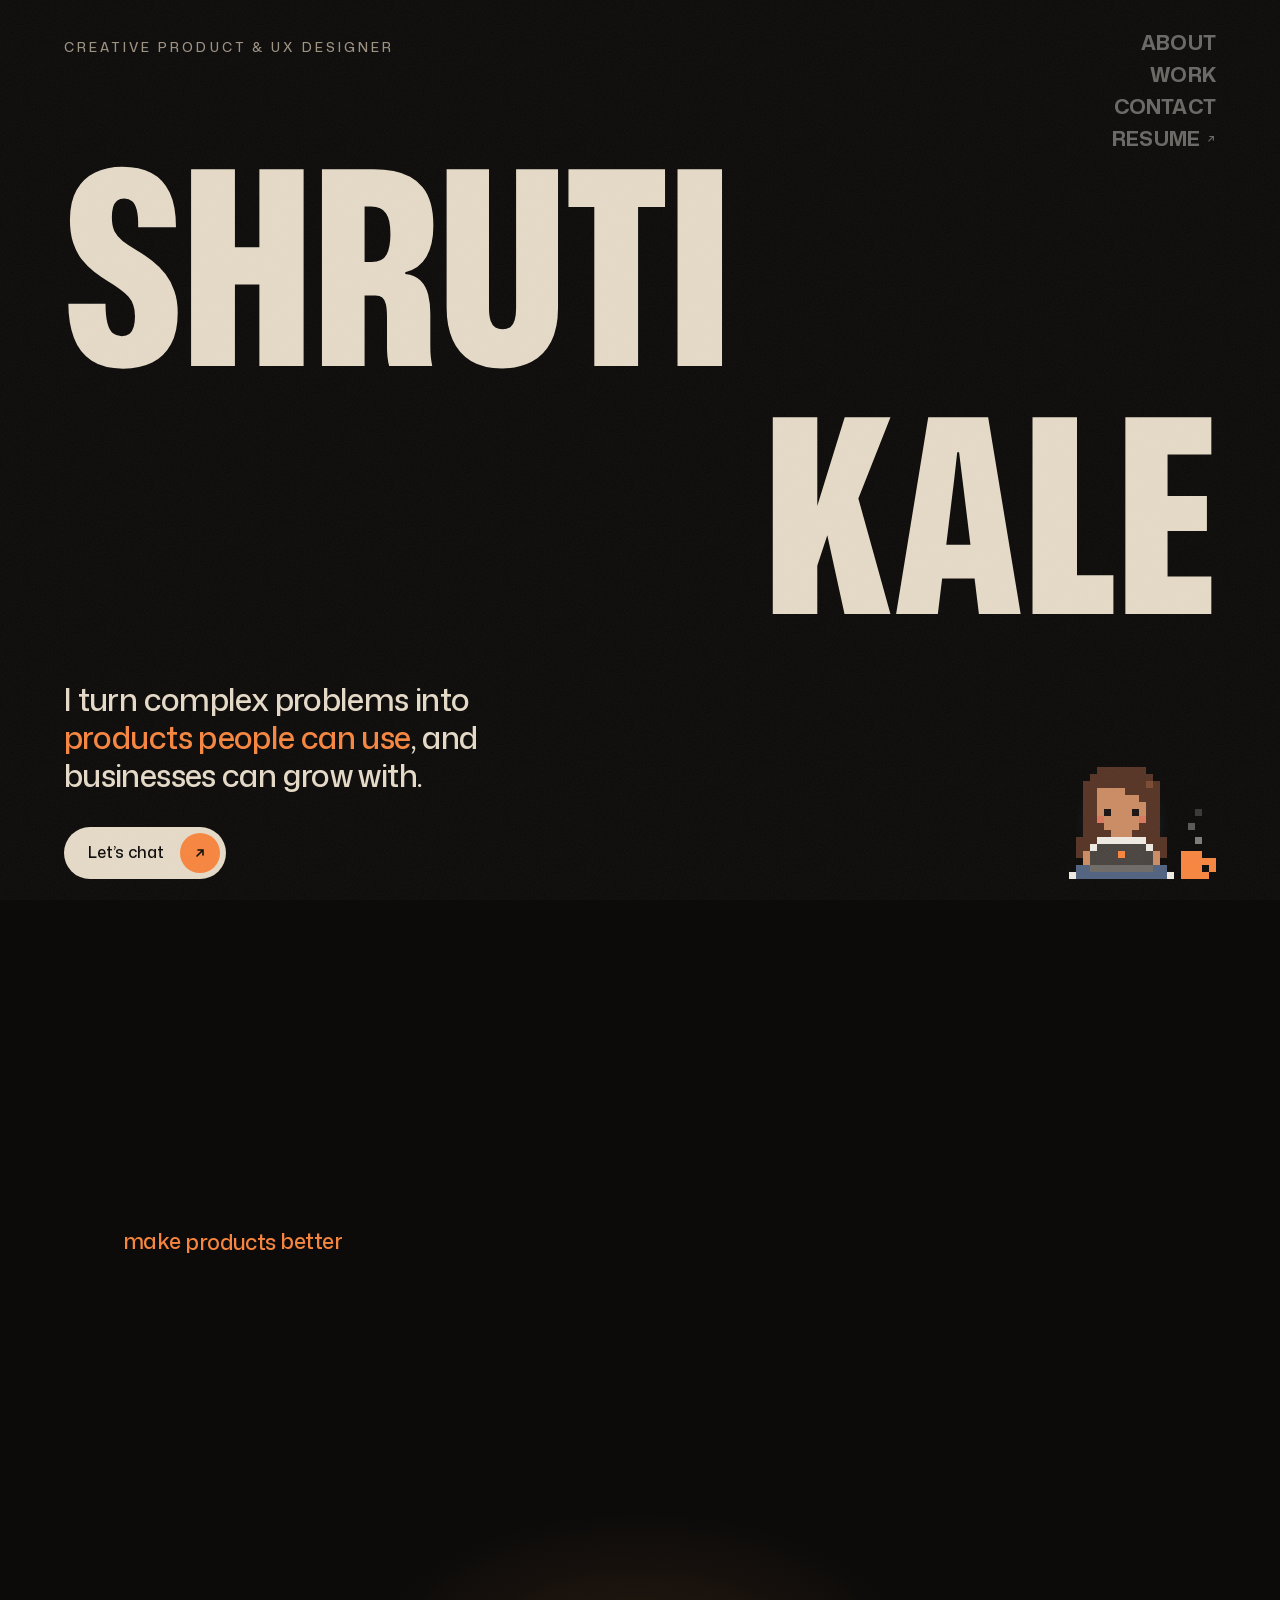
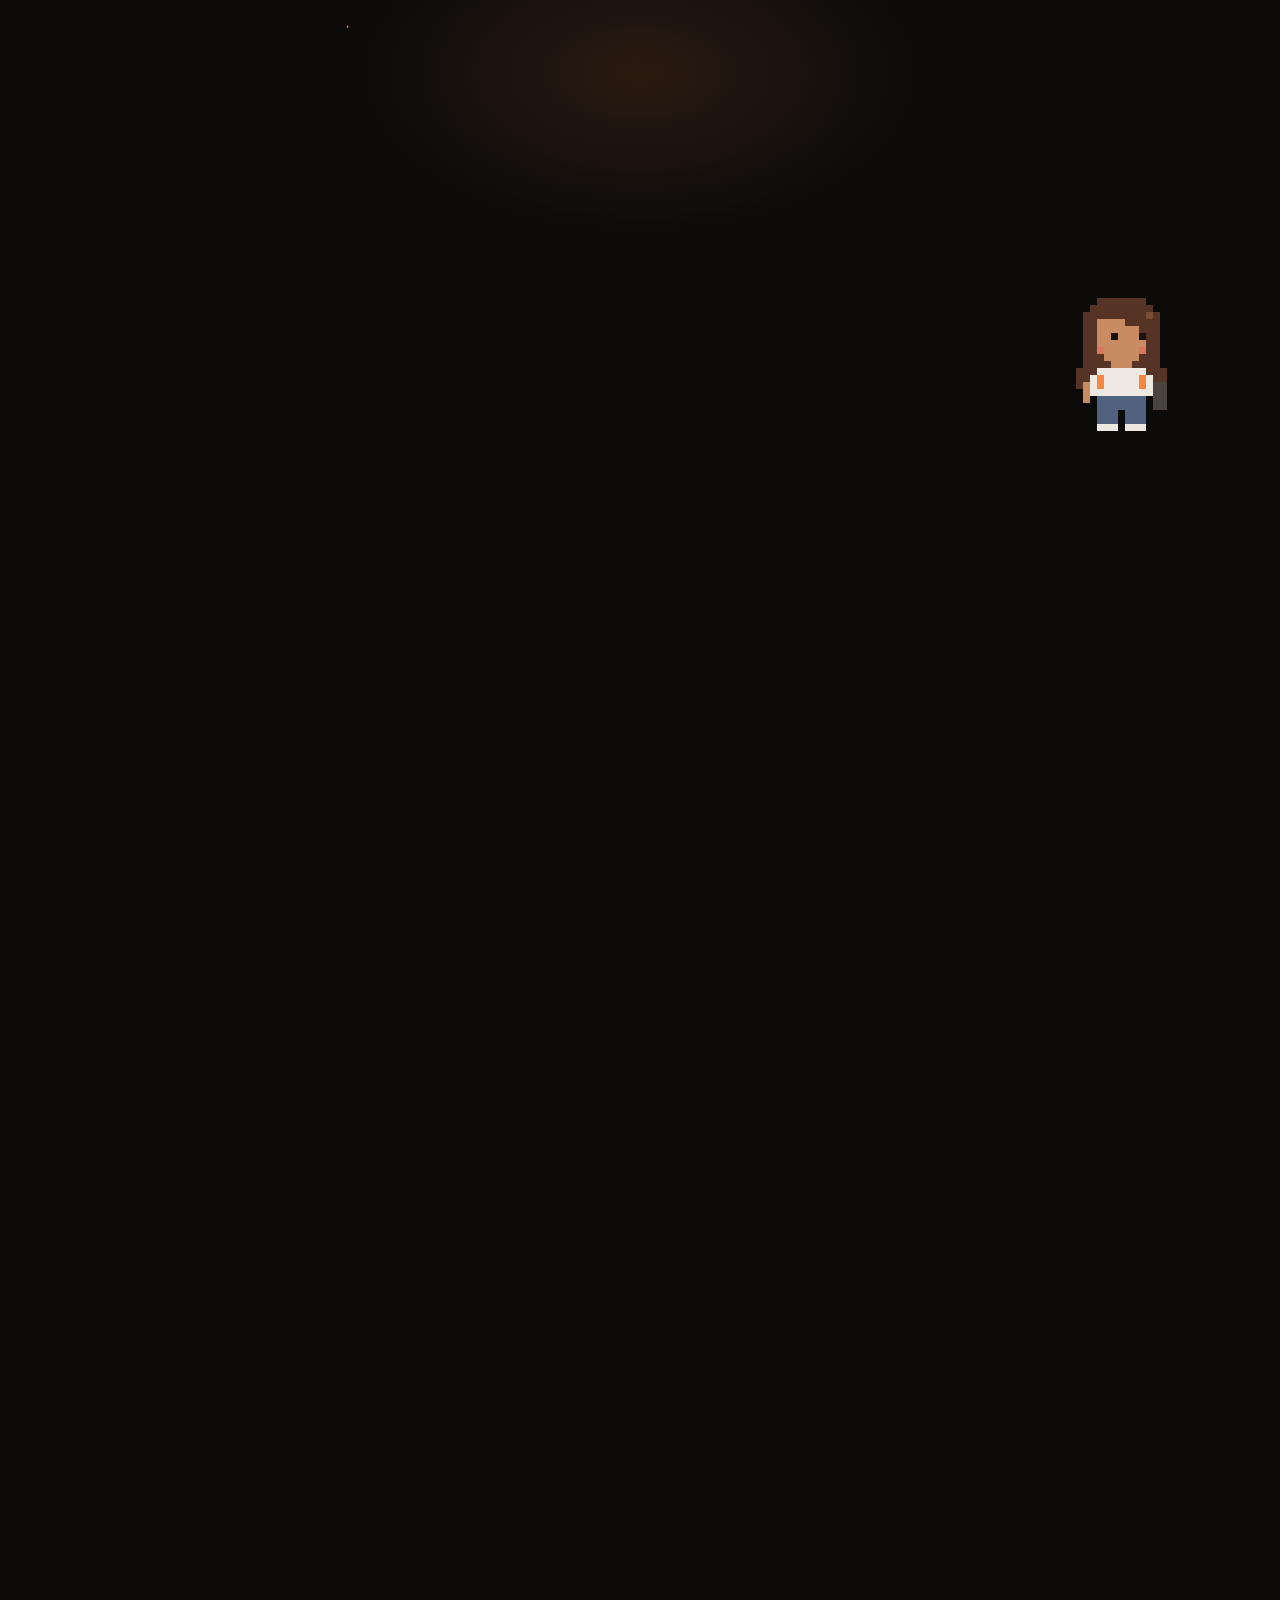
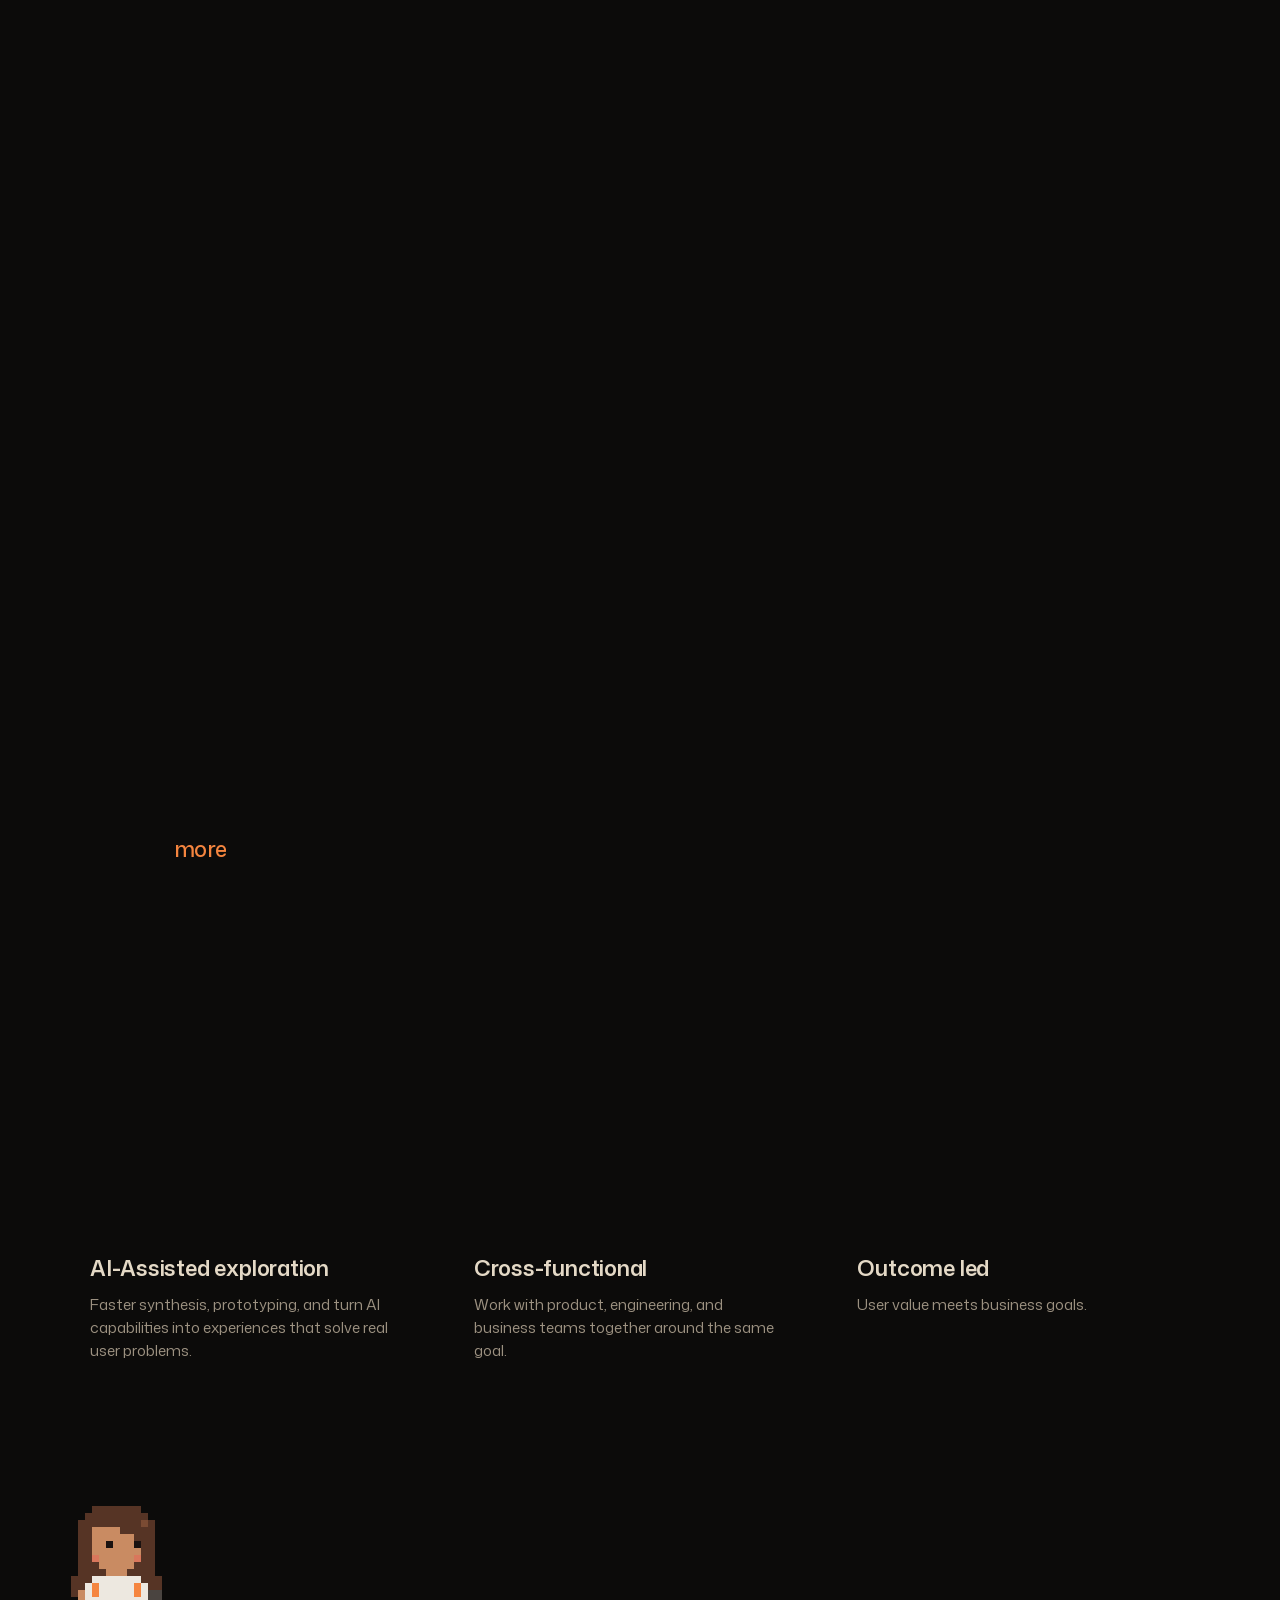
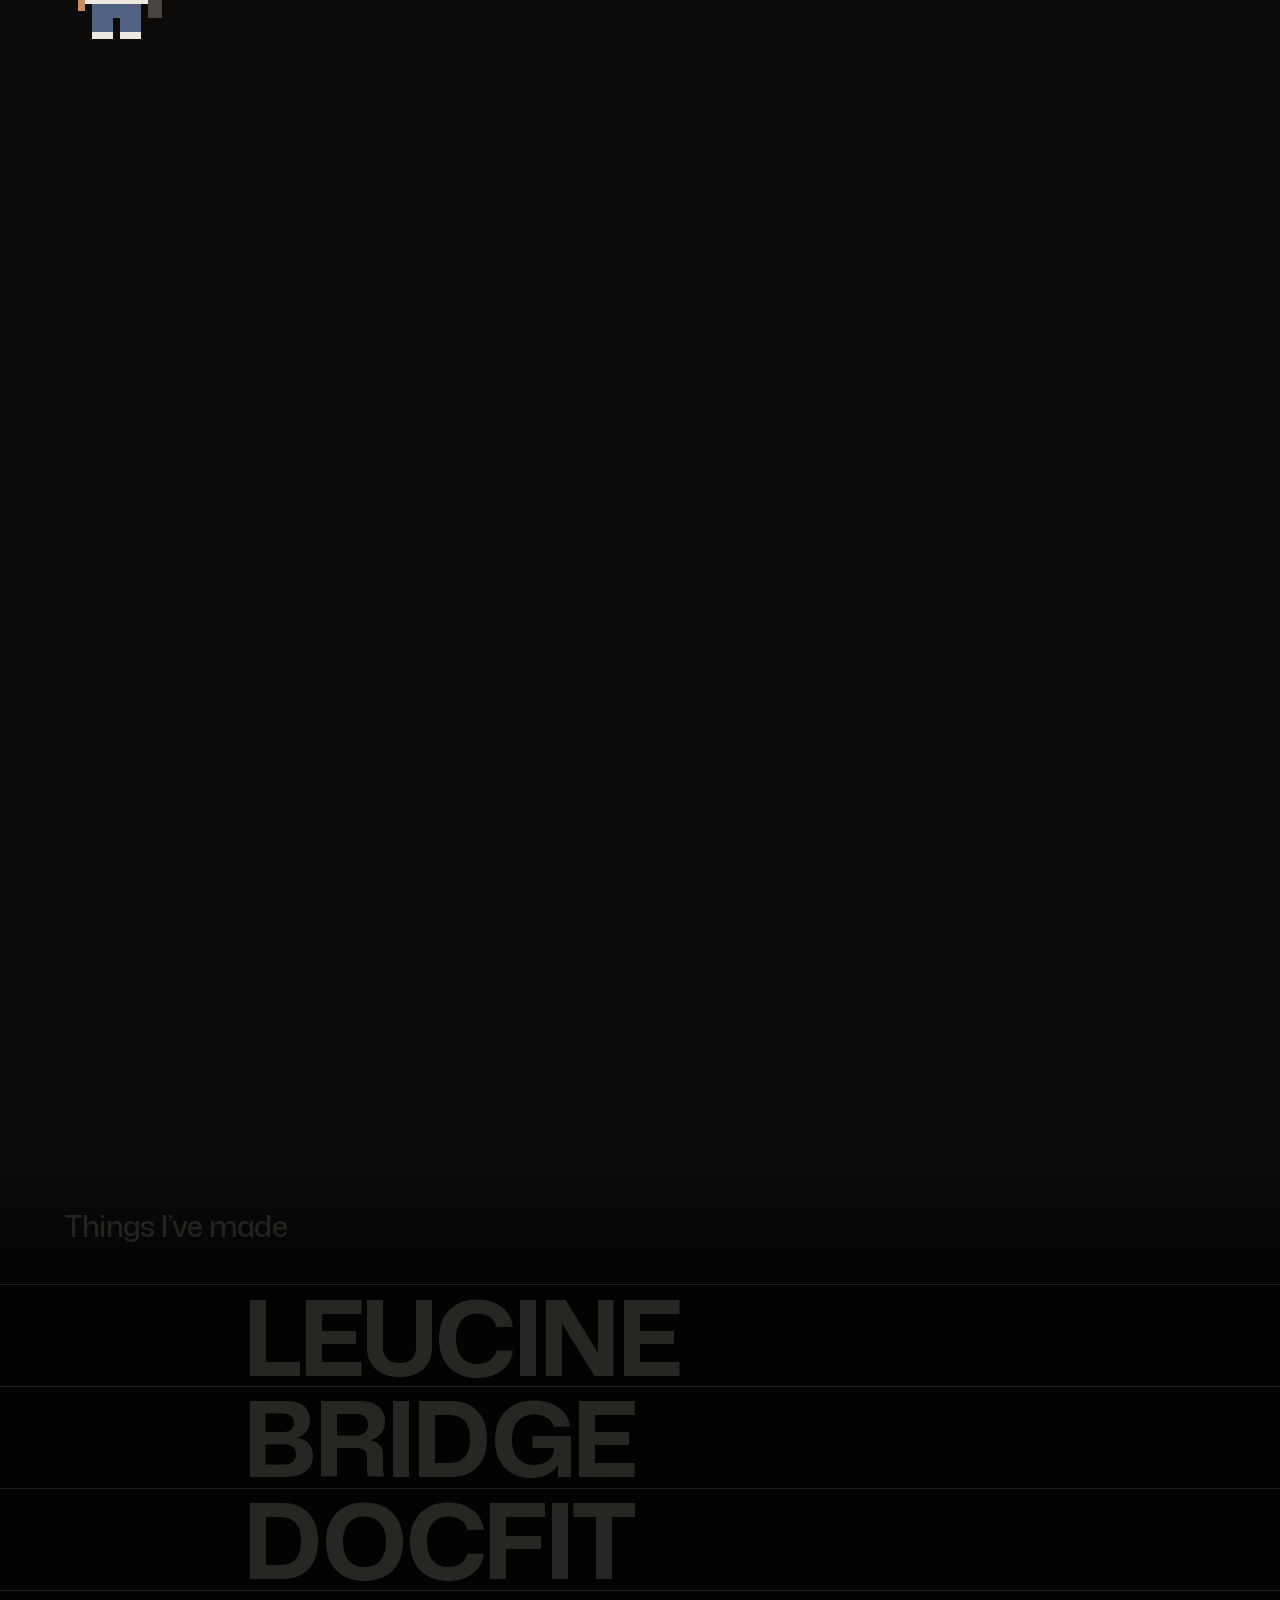
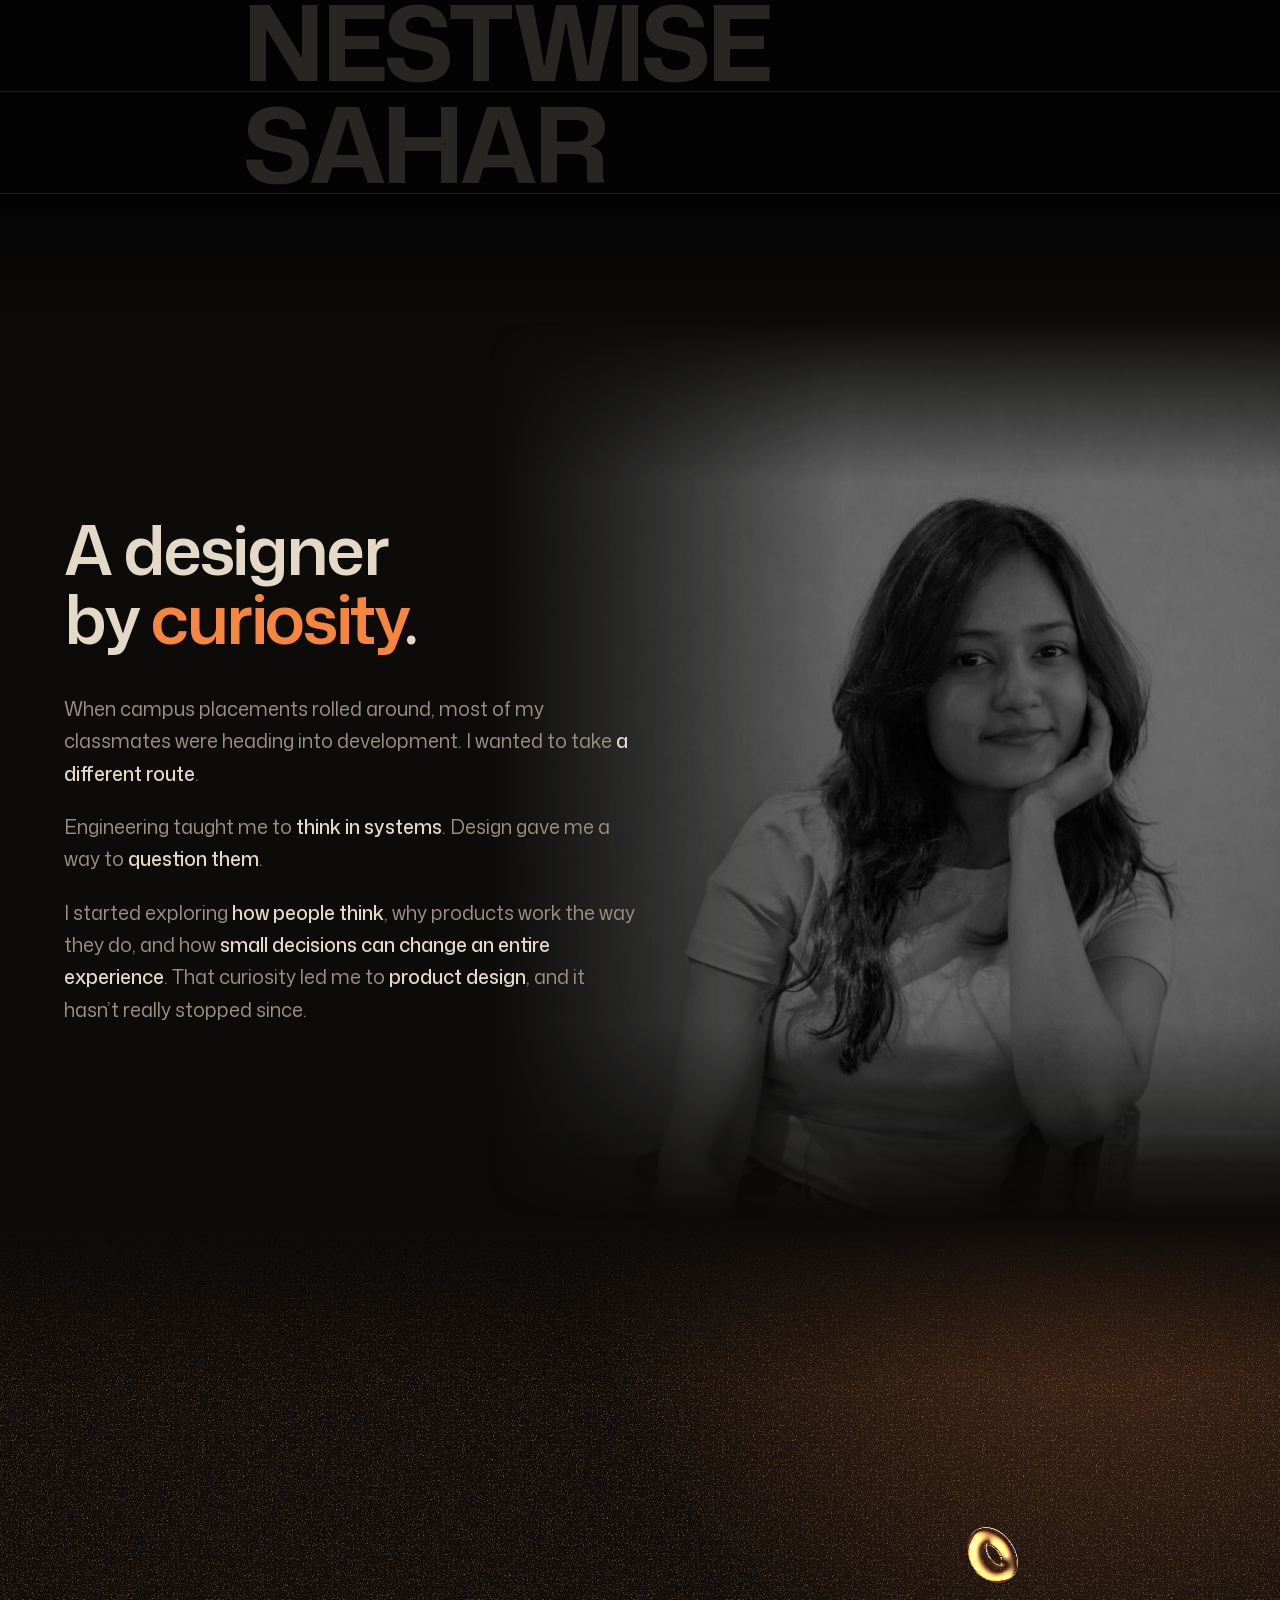
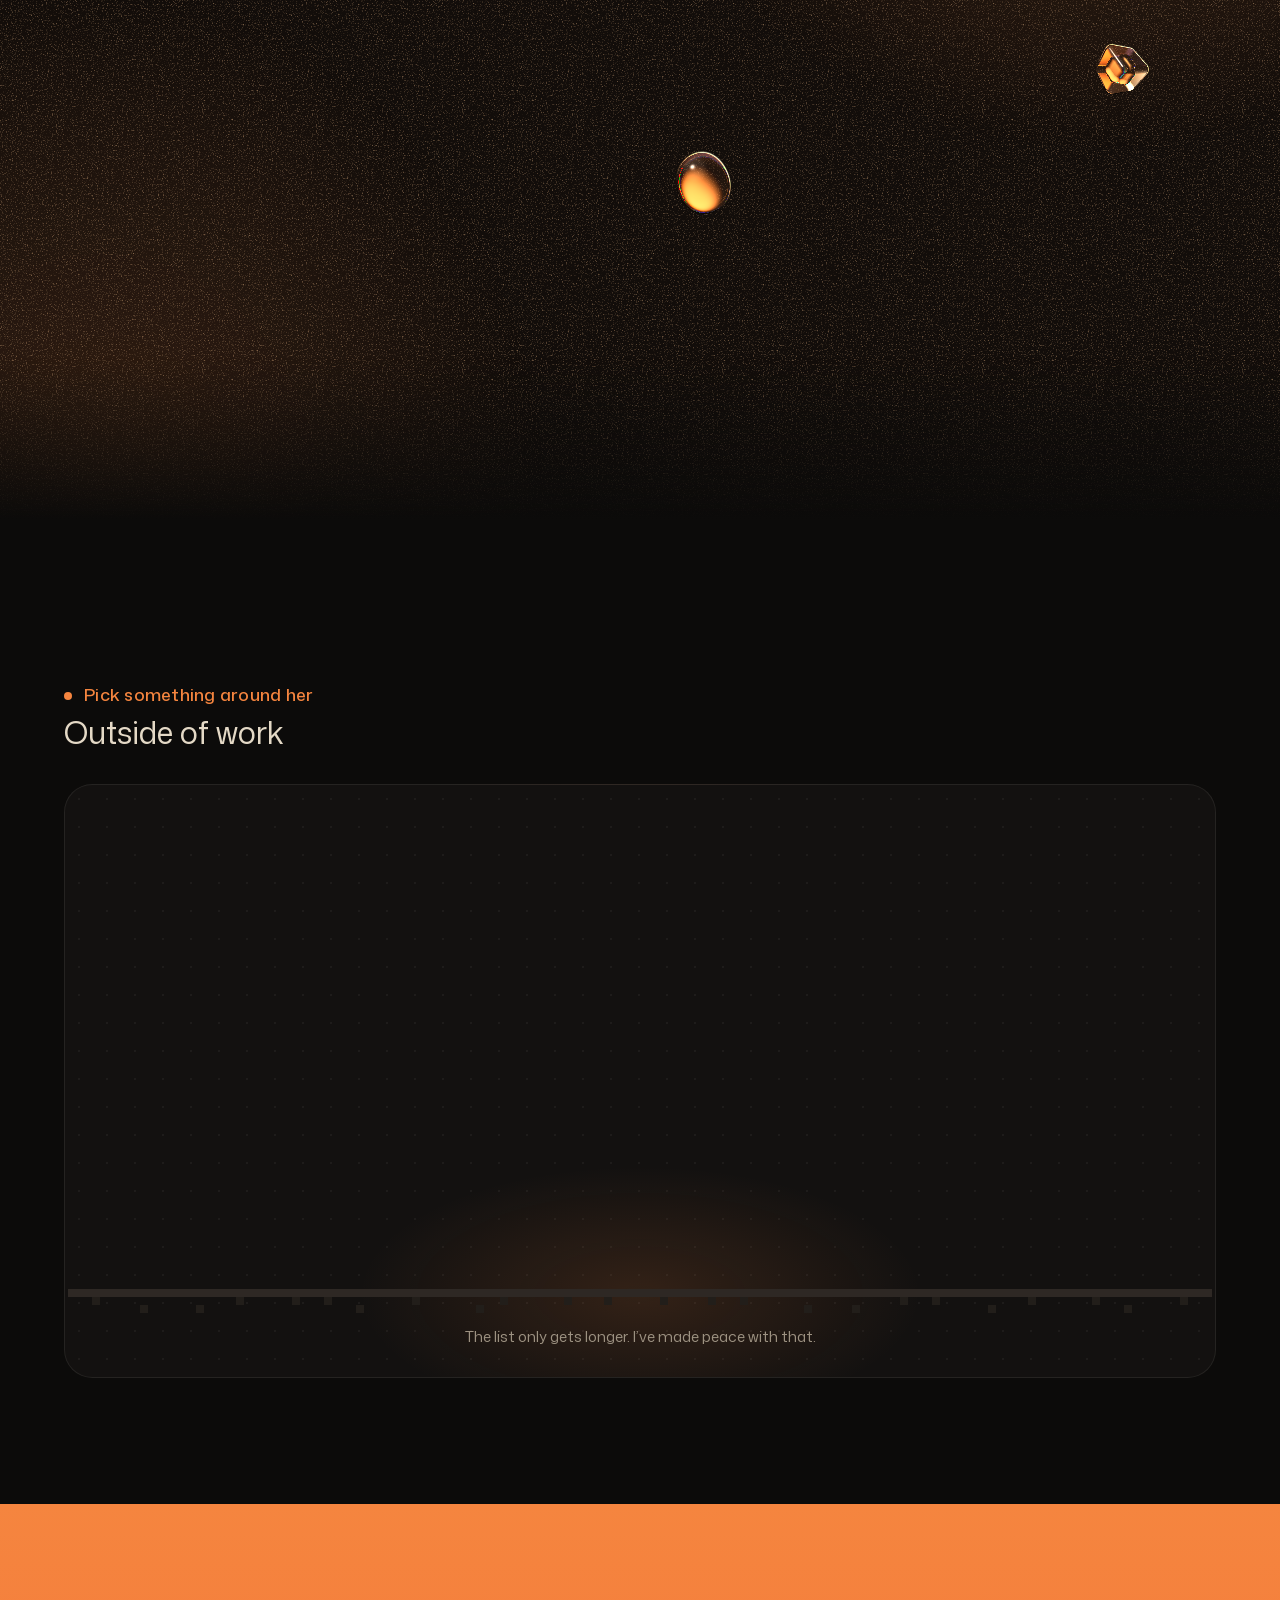
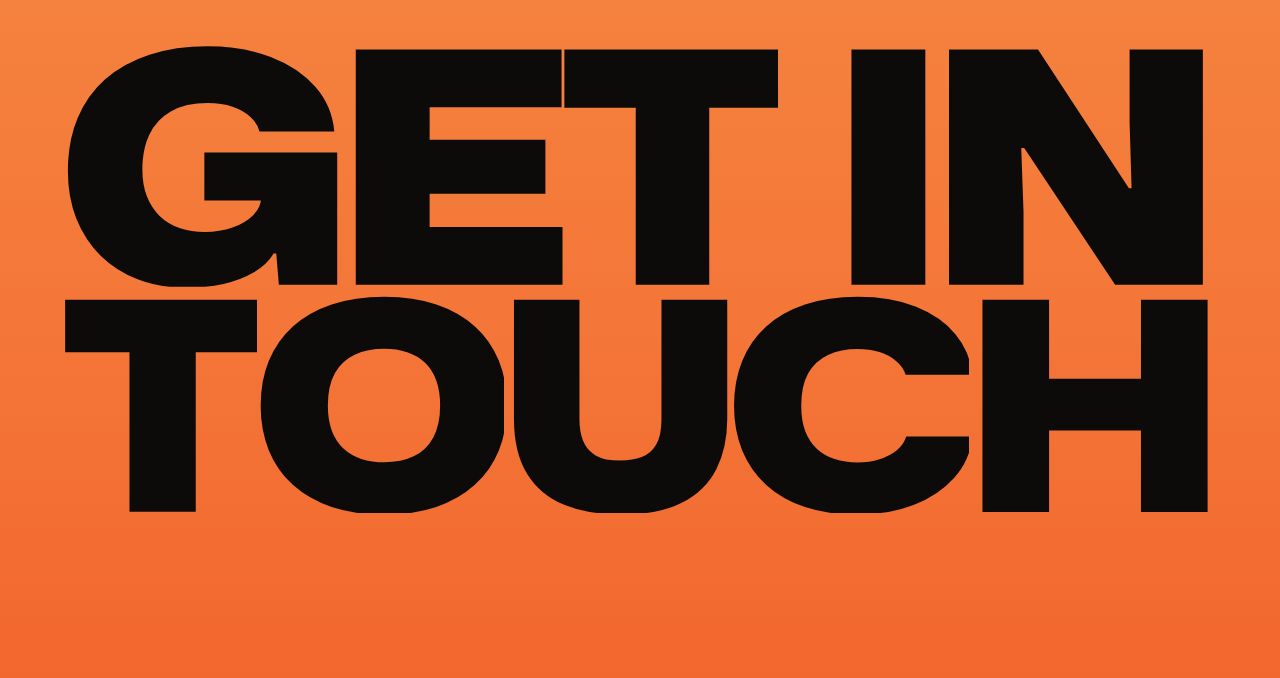
==== commit f140ba6e: "Redesign the home page around a name hero and a walking pixel Shruti The hero is now her name, its l" ====
--- a/index.html
+++ b/index.html
@@ -38,7 +38,6 @@
 <a class="skip" href="#main">Skip to content</a>
 
 <header class="nav">
-  <a class="nav__mark" href="#top" data-scroll-to>Shruti Kale</a>
   <nav aria-label="Primary">
     <ul class="nav__links">
       <li class="nav__about"><a href="#about" data-scroll-to>About</a></li>
@@ -55,131 +54,127 @@
 <canvas class="ambient" data-ambient aria-hidden="true"></canvas>
 
 <main id="main">
-  <!-- The hero's stage: pinned while the photo grows, then it scrolls away. -->
-  <div class="stage" data-stage>
-    <canvas class="stage__canvas" data-stage-canvas role="img" aria-label="Shruti Kale, a black and white portrait. She rests her chin on her hand and smiles."></canvas>
-
-    <section class="hero" id="top" aria-labelledby="hero-title">
-      <div class="hero__inner">
-        <p class="hero__eyebrow" data-hero-top><span class="eyebrow__dot hero__dot" aria-hidden="true"></span><span class="hero__eyebrow-text">AI Native Product Designer, Shruti</span></p>
-        <h1 class="hero__title" id="hero-title">
-          <span class="line" data-hero-top><span class="line__in">I can’t stop</span></span>
-          <span class="line"><span class="line__in"><span class="word" data-word="left">asking</span> <span class="slot" data-slot aria-hidden="true"><img class="slot__img" src="assets/img/shruti-portrait.webp" width="1024" height="1536" alt="" fetchpriority="high" decoding="async"></span> <span class="word" data-word="right">why.</span></span></span>
-        </h1>
-        <p class="hero__sub" data-hero-bottom>Trained as an engineer. Spent the years since figuring out <em class="hero__key">why some products feel effortless</em> and others don’t&nbsp;– then building the ones that&nbsp;do.</p>
-      </div>
-    </section>
-
-  </div>
-
-  <!-- Sections just for reading. Lines rise into view, then warm from light
-       grey through light orange to white as you read down. -->
-  <section class="reading" id="about" aria-labelledby="reading-title" data-story>
-    <h2 class="sr-only" id="reading-title">Where it started</h2>
-    <p class="reading__text" data-reading-text>It started with engineering – code, systems, hardware. Somewhere in there I noticed something: a product could be technically correct and still feel bad to use. That question never really left me. It’s the same one I ask now, just pointed at screens instead of&nbsp;circuits.</p>
-  </section>
-
-
-  <!-- Selected work. On wide screens the section pins and the projects move
-       sideways as you scroll; on phones they stack. Each card is one link, and
-       its text comes first in the markup so it reads in a sensible order. -->
-  <section class="work" id="work" aria-labelledby="work-title" data-work>
-    <header class="work__intro">
-      <p class="eyebrow" data-work-eyebrow><span class="eyebrow__dot" aria-hidden="true"></span>Since 2021</p>
-      <h2 class="work__title" id="work-title"><span class="work__title-in">Selected work</span></h2>
-      <p class="work__lede">Five projects, from pharma factory floors to a personal experiment in motion and&nbsp;AI.</p>
-    </header>
-
-    <!-- The projects as a row of tall panels, one open at a time: hovering
-         (or focusing) a closed strip opens it, clicking the open one goes to
-         the case study. Closed strips show a dimmed slice of the scene, the
-         number and the name turned sideways. On phones they simply stack. -->
-    <ol class="deck" data-deck>
-      <li class="deck__item deck__item--leucine is-open" data-deck-item>
-        <div class="deck__media card__media--scene">
-          <div class="scene scene--leucine">
-            <svg class="scene__art" viewBox="0 0 400 300" preserveAspectRatio="xMidYMid slice" aria-hidden="true"><g class="sc-molecule" fill="none" stroke="rgba(170,255,225,.42)" stroke-width="1.6"><path d="M352.5 45v26L330 84l-22.5-13V45L330 32zM307.5 71v26L285 110l-22.5-13V71L285 58M352.5 45l22.5-13M330 32V8M262.5 97l-20 12"/><g fill="rgba(170,255,225,.7)" stroke="none"><circle cx="375" cy="32" r="3.5"/><circle cx="330" cy="8" r="3.5"/><circle cx="242.5" cy="109" r="3.5"/><circle cx="307.5" cy="71" r="2.6"/></g></g><g class="sc-flask" fill="none" stroke="rgba(170,255,225,.45)" stroke-width="1.6" stroke-linejoin="round"><path d="M40 24h20M44 24v26l-18 32a5 5 0 0 0 4.4 7.4h39.2A5 5 0 0 0 74 82L56 50V24"/><path d="M33 70h34" stroke-dasharray="3 4"/><circle cx="47" cy="78" r="2.5" fill="rgba(170,255,225,.6)" stroke="none"/><circle cx="55" cy="73" r="1.8" fill="rgba(170,255,225,.6)" stroke="none"/></g><path d="M0 268h70a10 10 0 0 0 10-10v-20" fill="none" stroke="rgba(170,255,225,.22)" stroke-width="6"/><path d="M0 268h70a10 10 0 0 0 10-10v-20" fill="none" stroke="rgba(170,255,225,.4)" stroke-width="1.2" stroke-dasharray="2 5"/></svg>
-            <div class="scene__device card__shot"><div class="sc-tablet"><img src="assets/img/work/leucine-900.jpg" srcset="assets/img/work/leucine-900.jpg 900w, assets/img/work/leucine-1600.jpg 1600w" sizes="(max-width: 767px) 70vw, 32vw" width="1600" height="1066" loading="lazy" decoding="async" alt="Leucine's job execution screen on a tablet: a staged task list on the left and a form for logging equipment parameters on the right."></div></div>
-            <div class="scene__float" aria-hidden="true"><div class="sc-task"><div><b></b><span></span></div><div><b></b><span></span></div><div><b></b><span></span></div></div></div>
-          </div>
-        </div>
-        <span class="deck__num" aria-hidden="true">01</span>
-        <span class="deck__spine" aria-hidden="true">Leucine</span>
-        <div class="deck__body">
-          <h3 class="deck__name"><a class="deck__link" href="work/leucine/" data-cursor="View case study">Leucine</a></h3>
-          <p class="deck__line">Simplifying complex workflows for pharma manufacturing.</p>
-          <ul class="deck__tags"><li>B2B SaaS</li><li>Workflow Design</li><li>UX Research</li></ul>
-          <span class="deck__go" aria-hidden="true">View case study<svg viewBox="0 0 12 12"><path d="M3 9 9 3M4 3h5v5"/></svg></span>
-        </div>
-      </li>
-      <li class="deck__item deck__item--bridge" data-deck-item>
-        <div class="deck__media card__media--scene">
-          <div class="scene scene--bridge">
-            <svg class="scene__art" viewBox="0 0 400 300" preserveAspectRatio="xMidYMid slice" aria-hidden="true"><path d="M184 168h32l184 132H0z" fill="#18224A"/><path d="M184 168 0 300M216 168l184 132" fill="none" stroke="rgba(255,210,140,.35)" stroke-width="1.5"/><path class="sc-road-dash" d="M200 170v130" fill="none" stroke="#F2B544" stroke-width="3"/><path d="M0 168h400" stroke="rgba(255,210,140,.18)" stroke-width="1"/><g transform="translate(352 54)"><g class="sc-wheel" fill="none" stroke="rgba(255,210,140,.55)" stroke-width="2"><circle r="22"/><circle r="6"/><path d="M-6 0h-16M6 0h16M0 6v16"/></g></g></svg>
-            <div class="scene__device card__shot"><div class="sc-lid"><img style="aspect-ratio: 16 / 10; object-fit: cover; object-position: top" src="assets/img/work/bridge-900.jpg" srcset="assets/img/work/bridge-900.jpg 900w, assets/img/work/bridge-1600.jpg 1600w" sizes="(max-width: 767px) 60vw, 26vw" width="1600" height="1383" loading="lazy" decoding="async" alt="Bridge's admin dashboard on a laptop: upcoming learning and final tests, RTO work, pending payments, expiring vehicle documents and an admissions chart."></div><div class="sc-base"></div></div>
-            <div class="scene__float" aria-hidden="true"><svg class="sc-cone" viewBox="0 0 40 44"><path d="M16 4h8l11 32H5z" fill="#F5853F"/><path d="M13.2 12h13.6l2.4 7H10.8zM9.6 23h20.8l2.4 7H7.2z" fill="#FFF"/><rect x="1" y="36" width="38" height="5" rx="2" fill="#E06A28"/></svg></div>
-          </div>
-        </div>
-        <span class="deck__num" aria-hidden="true">02</span>
-        <span class="deck__spine" aria-hidden="true">Bridge</span>
-        <div class="deck__body">
-          <h3 class="deck__name"><a class="deck__link" href="work/bridge/" data-cursor="View case study">Bridge</a></h3>
-          <p class="deck__line">Turning manual admin work into a smarter system.</p>
-          <ul class="deck__tags"><li>0→1 SaaS</li><li>Product Design</li><li>Workflow Design</li></ul>
-          <span class="deck__go" aria-hidden="true">View case study<svg viewBox="0 0 12 12"><path d="M3 9 9 3M4 3h5v5"/></svg></span>
-        </div>
-      </li>
-      <li class="deck__item deck__item--docfit" data-deck-item>
-        <div class="deck__media card__media--scene">
-          <div class="scene scene--docfit">
-            <svg class="scene__art" viewBox="0 0 400 300" preserveAspectRatio="xMidYMid slice" aria-hidden="true"><g transform="translate(362 238) scale(1.4)"><path class="sc-spark" d="M0-10C1-3 3-1 10 0 3 1 1 3 0 10-1 3-3 1-10 0-3-1-1-3 0-10z" fill="#FFF"/></g><g transform="translate(36 44) scale(1)"><path class="sc-spark" d="M0-10C1-3 3-1 10 0 3 1 1 3 0 10-1 3-3 1-10 0-3-1-1-3 0-10z" fill="#FFF"/></g><g transform="translate(388 30) scale(0.7)"><path class="sc-spark" d="M0-10C1-3 3-1 10 0 3 1 1 3 0 10-1 3-3 1-10 0-3-1-1-3 0-10z" fill="#FFF"/></g></svg>
-            <div class="sc-docs" aria-hidden="true"><div class="sc-doc"><i></i><i></i><i></i><i></i><i></i></div><div class="sc-doc"><i></i><i></i><i></i><i></i><i></i></div><div class="sc-doc"><i></i><i></i><i></i><i></i><i></i></div></div>
-            <div class="scene__device card__shot"><div class="sc-browser"><div class="sc-browser__bar" aria-hidden="true"><i></i><i></i><i></i></div><img src="assets/img/work/docfit-900.jpg" srcset="assets/img/work/docfit-900.jpg 900w, assets/img/work/docfit-1600.jpg 1600w" sizes="(max-width: 767px) 64vw, 28vw" width="1600" height="1111" loading="lazy" decoding="async" alt="DocFit’s editor with Ask AI open: Std and Div are now on one line in all 312 hall tickets, and the quick check still passes."></div></div>
-          </div>
-        </div>
-        <span class="deck__num" aria-hidden="true">03</span>
-        <span class="deck__spine" aria-hidden="true">DocFit</span>
-        <div class="deck__body">
-          <h3 class="deck__name"><a class="deck__link" href="work/docfit/" data-cursor="View case study">DocFit</a></h3>
-          <p class="deck__line">An AI product that fits spreadsheet data into a fixed document format.</p>
-          <ul class="deck__tags"><li>0→1 Product Design</li><li>AI Interaction Design</li><li>Research</li></ul>
-          <span class="deck__go" aria-hidden="true">View case study<svg viewBox="0 0 12 12"><path d="M3 9 9 3M4 3h5v5"/></svg></span>
-        </div>
-      </li>
-      <li class="deck__item deck__item--nestwise" data-deck-item>
-        <div class="deck__media card__media--scene">
-          <div class="scene scene--nestwise">
-            <svg class="scene__art" viewBox="0 0 400 300" preserveAspectRatio="xMidYMid slice" aria-hidden="true"><g fill="none" stroke="rgba(255,255,255,.1)" stroke-width="1.2"><path d="M-10 60 410 20M-10 140 410 110M-10 230 410 200M60-10 30 310M150-10 170 310M290-10 260 310M360-10 390 310"/></g><g fill="none" stroke="rgba(255,255,255,.28)" stroke-dasharray="4 6" stroke-width="1.4"><circle class="sc-ring" cx="200" cy="150" r="82"/><circle class="sc-ring" cx="200" cy="150" r="128" opacity=".6"/></g><path d="M0 300v-26h18v-14h16v22h14v-36h22v28h12v-16h20v42M290 300v-30h20v-22h18v34h14v-18h22v24h16v-40h20v52" fill="none" stroke="rgba(255,255,255,.22)" stroke-width="1.4"/><g transform="translate(70 92)"><g class="sc-pin"><path d="M0-22a9 9 0 0 1 9 9c0 7-9 15-9 15s-9-8-9-15a9 9 0 0 1 9-9z" fill="#FFF"/><circle cy="-13" r="3.2" fill="#2E2390"/></g></g><g transform="translate(334 78)"><g class="sc-pin"><path d="M0-22a9 9 0 0 1 9 9c0 7-9 15-9 15s-9-8-9-15a9 9 0 0 1 9-9z" fill="#F5853F"/><circle cy="-13" r="3.2" fill="#2E2390"/></g></g><g transform="translate(322 214)"><g class="sc-pin"><path d="M0-22a9 9 0 0 1 9 9c0 7-9 15-9 15s-9-8-9-15a9 9 0 0 1 9-9z" fill="#FFF"/><circle cy="-13" r="3.2" fill="#2E2390"/></g></g><g transform="translate(86 206)"><g class="sc-pin"><path d="M0-22a9 9 0 0 1 9 9c0 7-9 15-9 15s-9-8-9-15a9 9 0 0 1 9-9z" fill="#FFF"/><circle cy="-13" r="3.2" fill="#2E2390"/></g></g><g transform="translate(110 140)"><g class="sc-pin"><path d="M0-22a9 9 0 0 1 9 9c0 7-9 15-9 15s-9-8-9-15a9 9 0 0 1 9-9z" fill="#F5853F"/><circle cy="-13" r="3.2" fill="#2E2390"/></g></g></svg>
-            <div class="scene__device card__shot"><div class="sc-phone"><div class="sc-phone__screen"><img src="assets/img/work/nestwise-480.jpg" srcset="assets/img/work/nestwise-480.jpg 480w, assets/img/work/nestwise-824.jpg 824w" sizes="(max-width: 767px) 30vw, 13vw" width="824" height="1704" loading="lazy" decoding="async" alt="A Nestwise listing on a phone: a furnished 1 BHK in Marol, Andheri East, marked available and confirmed 3 days ago, with a verified badge."></div></div></div>
-          </div>
-        </div>
-        <span class="deck__num" aria-hidden="true">04</span>
-        <span class="deck__spine" aria-hidden="true">Nestwise</span>
-        <div class="deck__body">
-          <h3 class="deck__name"><a class="deck__link" href="work/nestwise/" data-cursor="View case study">Nestwise</a></h3>
-          <p class="deck__line">Making rental search more personal and trustworthy.</p>
-          <ul class="deck__tags"><li>Product Concept</li><li>UX Research</li><li>Personalization</li></ul>
-          <span class="deck__go" aria-hidden="true">View case study<svg viewBox="0 0 12 12"><path d="M3 9 9 3M4 3h5v5"/></svg></span>
-        </div>
-      </li>
-      <li class="deck__item deck__item--sahar" data-deck-item>
-        <div class="deck__media card__media--scene">
-          <div class="scene scene--sahar">
-            <svg class="scene__art" viewBox="0 0 400 300" preserveAspectRatio="xMidYMid slice" aria-hidden="true"><g class="sc-net" fill="none" stroke="rgba(60,130,200,.35)" stroke-width="1.1"><path d="M20 40 70 20 120 52 60 80zM70 20 150 14M330 30 380 70 350 120 300 80zM300 80 250 40M380 70 400 110M30 230 80 270 40 290M80 270 140 286M350 250 390 220 380 280zM350 250 300 280"/></g><g fill="#3C82C8"><circle class="sc-node" cx="20" cy="40" r="2.6"/><circle class="sc-node" cx="70" cy="20" r="3"/><circle class="sc-node" cx="120" cy="52" r="2.4"/><circle class="sc-node" cx="60" cy="80" r="2.2"/><circle class="sc-node" cx="150" cy="14" r="2"/><circle class="sc-node" cx="330" cy="30" r="2.6"/><circle class="sc-node" cx="380" cy="70" r="3"/><circle class="sc-node" cx="350" cy="120" r="2.4"/><circle class="sc-node" cx="300" cy="80" r="2.2"/><circle class="sc-node" cx="250" cy="40" r="2"/><circle class="sc-node" cx="30" cy="230" r="2.4"/><circle class="sc-node" cx="80" cy="270" r="3"/><circle class="sc-node" cx="40" cy="290" r="2"/><circle class="sc-node" cx="140" cy="286" r="2"/><circle class="sc-node" cx="350" cy="250" r="2.6"/><circle class="sc-node" cx="390" cy="220" r="2.2"/><circle class="sc-node" cx="380" cy="280" r="2.4"/><circle class="sc-node" cx="300" cy="280" r="2"/></g></svg>
-            <div class="scene__device card__shot"><div class="sc-browser"><div class="sc-browser__bar" aria-hidden="true"><i></i><i></i><i></i></div><img src="assets/img/work/sahar-900.jpg" srcset="assets/img/work/sahar-900.jpg 900w, assets/img/work/sahar-1600.jpg 1600w" sizes="(max-width: 767px) 70vw, 30vw" width="1600" height="1000" loading="lazy" decoding="async" alt="The hero of the Sahar concept site: “I make Superhumans” beside Dr. Sahar Yousef’s portrait, with a halo of neural particles behind her."></div></div>
-          </div>
-        </div>
-        <span class="deck__num" aria-hidden="true">05</span>
-        <span class="deck__spine" aria-hidden="true">Sahar</span>
-        <div class="deck__body">
-          <h3 class="deck__name"><a class="deck__link" href="work/sahar/" data-cursor="View case study">Sahar</a></h3>
-          <p class="deck__line">Exploring AI, motion, and visual storytelling for the web.</p>
-          <ul class="deck__tags"><li>Visual Design</li><li>AI</li><li>Motion</li></ul>
-          <span class="deck__go" aria-hidden="true">View case study<svg viewBox="0 0 12 12"><path d="M3 9 9 3M4 3h5v5"/></svg></span>
-        </div>
+  <!-- The hero: her name as big as the screen allows (its letters widen
+       near the pointer), the line about what she does with its key phrase
+       in orange, the invitation to talk, and tiny pixel Shruti at work. -->
+  <section class="hero" id="top" aria-labelledby="hero-name">
+    <p class="hero__label" data-hero-in>Creative product &amp; UX designer</p>
+    <h1 class="hero__name" id="hero-name" data-hero-name>
+      <span class="hero__line" data-fit>Shruti</span>
+      <span class="hero__line hero__line--second" data-fit>Kale</span>
+    </h1>
+    <div class="hero__bottom">
+      <div class="hero__lede">
+        <p class="hero__title" data-hero-in>I turn complex problems into <em class="hero__key">products people can use</em>, and businesses can grow&nbsp;with.</p>
+        <a class="hero__cta" href="mailto:shrutikale2996@gmail.com" data-hero-in>Let’s chat<span class="hero__cta-arrow" aria-hidden="true"><svg viewBox="0 0 12 12"><path d="M3 9 9 3M4 3h5v5"/></svg></span></a>
+      </div>
+      <canvas class="hero__girl" data-hero-girl data-hero-in role="img" aria-label="Tiny pixel Shruti sitting cross-legged, typing on her laptop, a mug of coffee beside her."></canvas>
+    </div>
+  </section>
+
+  <!-- How I make products better. On wide screens it pins: tiny Shruti has
+       walked in from the hero, a line draws a loop around Product design and
+       each skill appears as the line reaches it, then "But there's more".
+       On phones it's a list with a line drawn down its side. -->
+  <section class="skills" id="how" aria-labelledby="skills-title" data-skills>
+    <div class="skills__stage">
+      <h2 class="skills__title" id="skills-title">How I make products better</h2>
+      <div class="skills__ring" data-skills-ring>
+        <svg class="skills__loop" viewBox="0 0 1000 600" preserveAspectRatio="none" aria-hidden="true"><path data-skills-path/></svg>
+        <ol class="skills__list">
+          <li class="skill" data-skill data-angle="180" data-place="left"><span class="skill__dot" aria-hidden="true"></span><div class="skill__text"><span class="skill__num">01</span><h3 class="skill__name">Product strategy</h3><p class="skill__line">Find the problem worth solving before designing the solution.</p></div></li>
+          <li class="skill" data-skill data-angle="270" data-place="top"><span class="skill__dot" aria-hidden="true"></span><div class="skill__text"><span class="skill__num">02</span><h3 class="skill__name">Understand business and users</h3><p class="skill__line">Research, behaviour, user needs and turn into actionable insights.</p></div></li>
+          <li class="skill skill--core" data-skill-core><div class="skill__text"><span class="skill__num">03</span><h3 class="skill__name">Product design</h3></div></li>
+          <li class="skill" data-skill data-angle="360" data-place="right"><span class="skill__dot" aria-hidden="true"></span><div class="skill__text"><span class="skill__num">04</span><h3 class="skill__name">Shape the experience</h3><p class="skill__line">Flows, interaction &amp; visual design.</p></div></li>
+          <li class="skill" data-skill data-angle="415" data-place="bottom"><span class="skill__dot" aria-hidden="true"></span><div class="skill__text"><span class="skill__num">05</span><h3 class="skill__name">Make it tangible</h3><p class="skill__line">Prototype, testing, iteration.</p></div></li>
+          <li class="skill" data-skill data-angle="485" data-place="bottom"><span class="skill__dot" aria-hidden="true"></span><div class="skill__text"><span class="skill__num">06</span><h3 class="skill__name">Build for scale</h3><p class="skill__line">Design system and team collaboration.</p></div></li>
+        </ol>
+      </div>
+      <canvas class="skills__girl" data-skills-girl aria-hidden="true"></canvas>
+    </div>
+  </section>
+
+  <!-- But there's more. On wide screens tiny Shruti walks down from the
+       skills and across to the bottom left; the section pins, a line draws
+       across and each point appears as the line reaches it. -->
+  <section class="more" aria-labelledby="more-title" data-more>
+    <div class="more__stage">
+      <h2 class="more__title" id="more-title">But there’s more</h2>
+      <div class="more__row">
+        <span class="more__line" data-more-line aria-hidden="true"></span>
+        <ul class="more__list">
+          <li class="more__item" data-more-item><span class="more__dot" aria-hidden="true"></span><h3 class="more__name">AI-Assisted exploration</h3><p class="more__text">Faster synthesis, prototyping, and turn AI capabilities into experiences that solve real user problems.</p></li>
+          <li class="more__item" data-more-item><span class="more__dot" aria-hidden="true"></span><h3 class="more__name">Cross-functional</h3><p class="more__text">Work with product, engineering, and business teams together around the same goal.</p></li>
+          <li class="more__item" data-more-item><span class="more__dot" aria-hidden="true"></span><h3 class="more__name">Outcome led</h3><p class="more__text">User value meets business goals.</p></li>
+        </ul>
+      </div>
+      <canvas class="more__girl" data-more-girl aria-hidden="true"></canvas>
+    </div>
+  </section>
+
+
+  <!-- Things I've made: the projects as big names, one per row. Each name
+       fills in from the left as you scroll to it; on hover an orange band
+       opens from the middle of the row with the name in dark, and a small
+       picture of the project follows the pointer. -->
+  <section class="made" id="work" aria-labelledby="made-title" data-made>
+    <h2 class="made__title" id="made-title">Things I’ve made</h2>
+    <ol class="made__list" data-cursor-plain>
+      <li class="made__row" data-made-row data-thumb="leucine">
+        <a class="made__link" href="work/leucine/">
+          <span class="made__name made__name--dim" aria-hidden="true">Leucine</span>
+          <span class="made__name made__name--fill" data-made-fill>Leucine</span>
+          <span class="made__band" aria-hidden="true"><span class="made__name">Leucine</span></span>
+        </a>
+      </li>
+      <li class="made__row" data-made-row data-thumb="bridge">
+        <a class="made__link" href="work/bridge/">
+          <span class="made__name made__name--dim" aria-hidden="true">Bridge</span>
+          <span class="made__name made__name--fill" data-made-fill>Bridge</span>
+          <span class="made__band" aria-hidden="true"><span class="made__name">Bridge</span></span>
+        </a>
+      </li>
+      <li class="made__row" data-made-row data-thumb="docfit">
+        <a class="made__link" href="work/docfit/">
+          <span class="made__name made__name--dim" aria-hidden="true">DocFit</span>
+          <span class="made__name made__name--fill" data-made-fill>DocFit</span>
+          <span class="made__band" aria-hidden="true"><span class="made__name">DocFit</span></span>
+        </a>
+      </li>
+      <li class="made__row" data-made-row data-thumb="nestwise">
+        <a class="made__link" href="work/nestwise/">
+          <span class="made__name made__name--dim" aria-hidden="true">Nestwise</span>
+          <span class="made__name made__name--fill" data-made-fill>Nestwise</span>
+          <span class="made__band" aria-hidden="true"><span class="made__name">Nestwise</span></span>
+        </a>
+      </li>
+      <li class="made__row" data-made-row data-thumb="sahar">
+        <a class="made__link" href="work/sahar/">
+          <span class="made__name made__name--dim" aria-hidden="true">Sahar</span>
+          <span class="made__name made__name--fill" data-made-fill>Sahar</span>
+          <span class="made__band" aria-hidden="true"><span class="made__name">Sahar</span></span>
+        </a>
       </li>
     </ol>
-    <p class="sr-only" aria-live="polite" data-soon-status></p>
+    <div class="made__thumb" data-made-thumb aria-hidden="true"><div class="made__frame">
+      <img class="made__img" data-thumb-img="leucine" src="assets/img/work/leucine-thumb.jpg" alt="" loading="lazy" decoding="async">
+      <img class="made__img" data-thumb-img="bridge" src="assets/img/work/bridge-thumb.jpg" alt="" loading="lazy" decoding="async">
+      <img class="made__img" data-thumb-img="docfit" src="assets/img/work/docfit-thumb.jpg" alt="" loading="lazy" decoding="async">
+      <img class="made__img" data-thumb-img="nestwise" src="assets/img/work/nestwise-thumb.jpg" alt="" loading="lazy" decoding="async">
+      <img class="made__img" data-thumb-img="sahar" src="assets/img/work/sahar-900.jpg" alt="" loading="lazy" decoding="async">
+    </div></div>
+  </section>
+
+  <!-- About me: the text on the left; her black and white portrait behind
+       it on the right, dimmed and fading into the page. -->
+  <section class="me" id="about" aria-labelledby="me-title" data-me>
+    <div class="me__photo"><img src="assets/img/shruti-about.jpg" width="1024" height="1536" loading="lazy" decoding="async" alt="Shruti Kale, a black and white portrait: sitting on a chair turned backwards, her chin resting on her hand, smiling."></div>
+    <div class="me__text">
+      <h2 class="me__title" id="me-title" data-me-in>A designer by <span class="me__hl--accent">curiosity</span>.</h2>
+      <p class="me__para" data-me-in>When campus placements rolled around, most of my classmates were heading into development. I wanted to take <strong class="me__hl">a different route</strong>.</p>
+      <p class="me__para" data-me-in>Engineering taught me to <strong class="me__hl">think in systems</strong>. Design gave me a way to <strong class="me__hl">question them</strong>.</p>
+      <p class="me__para" data-me-in>I started exploring <strong class="me__hl">how people think</strong>, why products work the way they do, and how <strong class="me__hl">small decisions can change an entire experience</strong>. That curiosity led me to <strong class="me__hl">product design</strong>, and it hasn’t really stopped since.</p>
+    </div>
   </section>
 
   <!-- What I do: three roles set big and bold, with room between them, each
@@ -197,8 +192,7 @@
         <span class="roles__line roles__line--2"><span class="roles__in" data-from="right">UI/UX <br class="roles__br">Designer <span class="roles__bracket" aria-hidden="true">(<span class="roles__slot" data-jewel="1"></span>)</span></span></span>
       </li>
       <li class="roles__role">
-        <span class="roles__line roles__line--3"><span class="roles__in" data-from="left">Compulsive</span></span>
-        <span class="roles__line roles__line--4"><span class="roles__in" data-from="right">Question-<br class="roles__br">Asker <span class="roles__bracket" aria-hidden="true">(<span class="roles__slot" data-jewel="2"></span>)</span></span></span>
+        <span class="roles__line roles__line--3"><span class="roles__in" data-from="left">AI <br class="roles__br">Native <span class="roles__bracket" aria-hidden="true">(<span class="roles__slot" data-jewel="2"></span>)</span></span></span>
       </li>
     </ul>
   </section>
@@ -263,5 +257,7 @@
 </footer>
 
 <div class="cursor" aria-hidden="true"><span class="cursor__dot"></span><span class="cursor__ring"></span><span class="cursor__label">why?</span><span class="cursor__cta"></span></div>
+<!-- Tiny Shruti on her way from the hero to the skills (main.js). -->
+<canvas class="walker" data-walker aria-hidden="true"></canvas>
 </body>
 </html>
--- a/css/main.css
+++ b/css/main.css
@@ -27,13 +27,17 @@
 }
 
 :root {
-  /* Colour. Every text colour clears 7:1 on --noir. */
+  /* Colour. Every text colour clears 7:1 on --noir. --bg is the page;
+     --accent-ink is orange for text, which on the dark page is the accent. */
+  --bg: #0C0B0A;
+  --bg-raised: #161513;
   --noir: #0C0B0A;
   --noir-raised: #161513;
-  --paper: #EDE8E0;
-  --paper-lead: #CFC9C0;
-  --paper-soft: #A39D95;
+  --paper: #E4D9C6; /* a warm cream rather than plain white */
+  --paper-lead: #C5B9A6;
+  --paper-soft: #9C9181;
   --accent: #F5853F;
+  --accent-ink: #F5853F;
   --rule: rgba(237, 232, 224, .12);
 
   /* Type */
@@ -64,12 +68,12 @@
 html {
   -webkit-text-size-adjust: 100%;
   text-size-adjust: 100%;
-  background: var(--noir);
+  background: var(--bg);
 }
 
 body {
   margin: 0;
-  background: var(--noir);
+  background: var(--bg);
   color: var(--paper);
   font-family: var(--sans);
   font-size: var(--text-md);
@@ -124,7 +128,7 @@
   padding: 12px 18px;
   border-radius: 999px;
   background: var(--paper);
-  color: var(--noir);
+  color: var(--bg);
   font: 500 var(--text-sm)/1 var(--sans);
   text-decoration: none;
   transform: translateY(-160%);
@@ -134,124 +138,134 @@
 
 /* ---------- Nav ---------- */
 
-/* Difference blending keeps the nav legible over the paper and over the photo. */
-/* The nav: a floating glass bar, inset from the edges, readable over any
-   section. It slides up out of the way while you scroll down and comes
-   back as soon as you scroll up (shared.js). */
+/* The nav: a quiet stack of words in the top right corner, no bar behind
+   it. The one you point at, or the section you're in, is lit. It fades away
+   while you scroll down, so it never sits on reading text, and comes back
+   as soon as you scroll up (shared.js); over orange it turns near-black. */
 .nav {
   position: fixed;
-  top: 12px;
-  right: 0;
-  left: 0;
-  margin-inline: auto;
+  top: clamp(18px, 3vh, 32px);
+  right: var(--gutter);
   z-index: var(--z-nav);
-  display: flex;
-  align-items: center;
-  justify-content: space-between;
-  width: min(calc(100% - 2 * clamp(8px, 2.4vw, 40px)), 1360px);
-  height: calc(var(--nav-h) - 16px);
-  padding: 0 clamp(16px, 2vw, 28px);
-  border: 1px solid rgba(237, 232, 224, .1);
-  border-radius: 16px;
-  background: rgba(22, 20, 18, .55);
-  -webkit-backdrop-filter: blur(18px) saturate(1.4);
-  backdrop-filter: blur(18px) saturate(1.4);
-  box-shadow: 0 10px 30px -12px rgba(0, 0, 0, .55), inset 0 1px 0 rgba(255, 255, 255, .06);
   color: var(--paper);
-  transition: top .45s var(--ease-out), opacity .4s;
-}
-.nav-hidden .nav:not(:focus-within) { top: calc(-1 * var(--nav-h) - 8px); }
-.nav__mark {
-  padding: 12px 0;
-  font: 400 1.3125rem/1 var(--serif);
-  letter-spacing: -.01em;
-  text-decoration: none;
-}
+  transition: opacity .4s, translate .5s var(--ease-out);
+}
+.nav-hidden .nav:not(:focus-within),
+.nav-off .nav:not(:focus-within) { opacity: 0; translate: 0 -10px; pointer-events: none; }
 .nav__links {
   display: flex;
-  gap: clamp(20px, 3vw, 44px);
+  flex-direction: column;
+  align-items: flex-end;
   margin: 0;
   padding: 0;
   list-style: none;
 }
 .nav__links a {
-  position: relative;
   display: inline-block;
-  padding: 12px 0;
-  font-size: var(--text-sm);
-  letter-spacing: .005em;
+  padding: 3px 0;
+  color: rgba(237, 232, 224, .42);
+  font-size: clamp(1.0625rem, .95rem + .35vw, 1.375rem);
+  font-weight: 700;
+  font-stretch: 105%;
+  line-height: 1.12;
+  letter-spacing: .01em;
+  text-transform: uppercase;
   text-decoration: none;
-}
-.nav__links a::after {
-  content: "";
-  position: absolute;
-  left: 0;
-  right: 0;
-  bottom: 8px;
-  height: 1px;
-  background: currentColor;
-  transform: scaleX(0);
-  transform-origin: right;
-  transition: transform .55s var(--ease-out);
-}
-.nav__links a:hover::after,
-.nav__links a:focus-visible::after { transform: scaleX(1); transform-origin: left; }
+  transition: color .3s, translate .4s var(--ease-out);
+}
+.nav__links a:hover,
+.nav__links a:focus-visible,
+.nav__links a[aria-current="true"] { color: var(--paper); }
+.nav__links a:hover { translate: -4px 0; }
 /* The resume opens in a new tab, so it carries a small arrow. */
-.nav__links .nav__ext { display: inline-flex; align-items: center; gap: 5px; }
-.nav__arrow { flex: none; width: 9px; height: 9px; fill: none; stroke: currentColor; stroke-width: 1.4; transition: translate .35s var(--ease-out); }
+.nav__links .nav__ext { display: inline-flex; align-items: center; gap: 6px; }
+.nav__arrow { flex: none; width: .5em; height: .5em; fill: none; stroke: currentColor; stroke-width: 1.4; transition: translate .35s var(--ease-out); }
 .nav__ext:hover .nav__arrow { translate: 2px -2px; }
 
 /* ---------- Hero ---------- */
 
-/* The hero's stage: one screen, pinned by main.js while the photo grows, then
-   it scrolls away. The canvas is only switched on with WebGL (html.has-stage). */
-.stage {
-  position: relative;
-  height: 100vh;
-  height: 100svh;
-  min-height: 540px;
-  overflow: hidden;
-  isolation: isolate;
-  background: var(--noir);
-}
-
-/* One canvas covers the stage; the portrait is drawn wherever the layout puts it. */
-.stage__canvas { display: none; }
-.has-stage .stage__canvas {
-  position: absolute;
-  inset: 0;
-  z-index: 1;
-  display: block;
-  width: 100%;
-  height: 100%;
-  pointer-events: none;
-}
-
+/* Her name, as big as the screen allows, the one loud thing. Near the
+   pointer its letters widen and thin out (main.js). Below it, on the left,
+   the line about what she does and the invitation to talk; in the corner,
+   tiny pixel Shruti at her laptop. */
 .hero {
   position: relative;
-  z-index: 2;
-  height: 100%;
-}
-
-.hero__inner {
-  position: relative;
-  z-index: var(--z-content);
-  display: grid;
-  grid-template-columns: repeat(12, minmax(0, 1fr));
-  column-gap: var(--col-gap);
-  align-content: end;
-  height: 100%;
-  padding: calc(var(--nav-h) + 24px) var(--gutter) clamp(40px, 9vh, 104px);
-}
-
-/* The eyebrow: a label in the accent, led by a small dot. In the hero it
-   says who she is, and its dot pulses softly like a status light; later
-   sections reuse it, still. */
-.eyebrow, .hero__eyebrow {
+  display: flex;
+  flex-direction: column;
+  min-height: 100vh;
+  min-height: 100svh;
+  padding: clamp(22px, 3.4vh, 36px) var(--gutter) clamp(28px, 5vh, 56px);
+}
+.hero__label {
+  margin: 0;
+  padding-top: 6px;
+  color: var(--paper-soft);
+  font-size: .8125rem;
+  font-weight: 500;
+  letter-spacing: .24em;
+  text-transform: uppercase;
+}
+/* Each line is sized so it fills about four fifths of the width at rest,
+   which leaves the letters room to widen (--fit is set by main.js). */
+.hero__name {
+  display: flex;
+  flex-direction: column;
+  justify-content: center;
+  flex: 1 1 auto;
+  margin: clamp(48px, 9vh, 120px) 0 clamp(28px, 5vh, 56px);
+  color: var(--paper);
+  font-family: var(--sans);
+  font-weight: 800;
+  font-stretch: 75%;
+  line-height: .84;
+  letter-spacing: -.005em;
+  text-transform: uppercase;
+}
+.hero__line { display: block; padding: .04em 0; overflow: hidden; white-space: nowrap; font-size: var(--fit, 17vw); }
+.hero__line--second { text-align: right; }
+.hero__letter { display: inline-block; }
+.hero__bottom { display: flex; align-items: flex-end; justify-content: space-between; gap: 32px; }
+.hero__lede { max-width: 40rem; }
+.hero__title {
+  margin: 0;
+  color: var(--paper);
+  font-family: var(--sans);
+  font-size: clamp(1.375rem, 1rem + 1.2vw, 2.125rem);
+  font-weight: 500;
+  line-height: 1.22;
+  letter-spacing: -.02em;
+  text-wrap: balance;
+}
+.hero__key { color: var(--accent); font-style: normal; }
+/* The invitation: a light pill with the orange arrow. */
+.hero__cta {
+  display: inline-flex;
+  align-items: center;
+  gap: 16px;
+  margin-top: clamp(22px, 3.6vh, 34px);
+  padding: 6px 6px 6px 24px;
+  border-radius: 999px;
+  background: var(--paper);
+  color: var(--noir);
+  font-size: 1rem;
+  font-weight: 500;
+  text-decoration: none;
+  transition: background .35s var(--ease-out), translate .35s var(--ease-out);
+}
+.hero__cta:hover { background: #FFF; translate: 0 -2px; }
+.hero__cta-arrow { display: grid; place-items: center; width: 40px; height: 40px; border-radius: 50%; background: var(--accent); color: var(--noir); }
+.hero__cta-arrow svg { width: 12px; height: 12px; fill: none; stroke: currentColor; stroke-width: 1.6; stroke-linecap: round; transition: translate .35s var(--ease-out); }
+.hero__cta:hover .hero__cta-arrow svg { translate: 2px -2px; }
+.hero__cta:focus-visible { outline: 2px solid var(--accent); outline-offset: 4px; }
+/* Tiny Shruti at her laptop, drawn by hero-girl.js. */
+.hero__girl { flex: none; width: calc(21 * var(--px)); height: calc(20 * var(--px)); --px: 7px; image-rendering: pixelated; }
+
+/* The eyebrow used by later sections: a label in the accent, led by a dot. */
+.eyebrow {
   display: flex;
   align-items: center;
   gap: 12px;
-  color: var(--accent);
+  color: var(--accent-ink);
   font-size: clamp(.9375rem, .86rem + .28vw, 1.125rem);
   font-weight: 500;
   letter-spacing: .015em;
@@ -262,77 +276,241 @@
   width: 8px;
   height: 8px;
   border-radius: 50%;
-  background: currentColor;
-}
-.hero__dot::after {
+  background: var(--accent);
+}
+
+@media (max-width: 767px) {
+  .hero { min-height: 92svh; }
+  .hero__label { max-width: 14ch; letter-spacing: .2em; line-height: 1.6; }
+  .hero__name { margin-top: 56px; }
+  .hero__girl { --px: 4px; }
+}
+
+/* ---------- How I make products better ---------- */
+
+/* Phones (and short screens): a list with a line drawn down its left side,
+   Product design set large in the middle of it. Wide screens: see below. */
+.skills { position: relative; margin-top: clamp(48px, 10vh, 120px); padding: clamp(96px, 14vh, 160px) var(--gutter); }
+.skills__stage { position: relative; }
+.skills__title {
+  margin: 0 0 clamp(40px, 7vh, 72px);
+  color: var(--accent); /* quieter than the loop: a label more than a headline */
+  font-size: clamp(1.25rem, 1.05rem + .6vw, 1.625rem);
+  font-weight: 500;
+  line-height: 1.1;
+  letter-spacing: -.025em;
+}
+.skills__loop { display: none; }
+.skills__list { position: relative; display: grid; gap: 36px; margin: 0; padding: 0 0 0 30px; list-style: none; }
+.skills__list::before {
   content: "";
   position: absolute;
-  inset: 0;
+  top: 6px;
+  bottom: 6px;
+  left: 4px;
+  width: 1px;
+  background: var(--accent);
+  transform: scaleY(var(--draw, 1));
+  transform-origin: top;
+}
+.skill { position: relative; }
+.skill__dot {
+  position: absolute;
+  top: 7px;
+  left: -30px;
+  width: 9px;
+  height: 9px;
   border-radius: 50%;
-  background: currentColor;
-  animation: dot-pulse 2.8s var(--ease-out) infinite;
-}
-@keyframes dot-pulse {
-  0% { transform: scale(1); opacity: .55; }
-  70%, 100% { transform: scale(3.2); opacity: 0; }
-}
-.rm .hero__dot::after { animation: none; opacity: 0; }
-.hero__eyebrow {
-  grid-column: 1 / -1;
-  justify-self: start;
-  margin-bottom: clamp(18px, 2.8vh, 32px);
-}
-.hero__eyebrow-text { display: inline-block; }
-
-.hero__title {
-  grid-column: 1 / -1;
-  font-family: var(--serif);
-  font-size: var(--display);
-  font-weight: 300;
-  line-height: .94;
-  letter-spacing: -.028em;
-  font-kerning: normal;
-}
-.line, .line__in { display: block; }
-.word { display: inline-block; }
-
-/* The window in the sentence. Sized in em so it scales with the headline;
-   its bottom sits on the baseline and its top meets the cap height. */
-.slot {
-  position: relative;
-  display: inline-block;
-  width: 1.34em;
-  height: .74em;
-  margin: 0 .02em;
-  overflow: hidden;
-  vertical-align: .01em;
-  border-radius: .07em;
-  background: var(--noir-raised);
-}
-/* Without WebGL (or with reduced motion) this image is what you see.
-   The scale and origin reproduce the shader's crop exactly. */
-.slot__img {
-  width: 100%;
-  height: 100%;
-  object-fit: cover;
-  object-position: 64% 38%;
-  transform: scale(1.38);
-  transform-origin: 64% 38%;
-  filter: grayscale(1) contrast(1.12) brightness(.74);
-}
-/* Once WebGL is drawing, the canvas paints the photo in this exact spot. */
-.gl-ready .slot { background: transparent; }
-.gl-ready .slot__img { visibility: hidden; }
-
-.hero__sub {
-  grid-column: 7 / 13;
-  max-width: 34ch;
-  margin-top: clamp(44px, 8.5vh, 112px);
-  color: var(--paper-lead);
-  font-size: var(--text-md);
-  line-height: 1.55;
-  text-wrap: pretty;
-}
+  background: var(--accent);
+  box-shadow: 0 0 0 5px rgba(245, 133, 63, .16);
+}
+.skill__num { display: block; margin-bottom: 6px; color: var(--accent); font-size: .75rem; font-weight: 500; letter-spacing: .08em; font-variant-numeric: tabular-nums; }
+.skill__name { color: var(--paper); font-size: 1.125rem; font-weight: 600; line-height: 1.3; letter-spacing: -.01em; }
+.skill__line { max-width: 30ch; margin-top: 6px; color: var(--paper-soft); font-size: .9375rem; line-height: 1.5; }
+.skill--core .skill__name {
+  font-size: clamp(2.75rem, 1.6rem + 3.4vw, 5.25rem);
+  font-weight: 800;
+  font-stretch: 75%;
+  line-height: .9;
+  letter-spacing: -.005em;
+  text-transform: uppercase;
+}
+.skills__girl { display: none; }
+
+/* Wide screens: one pinned screen. The loop is drawn around Product design;
+   each skill sits at its point on the loop (placed by main.js) and appears
+   when the line reaches it. Tiny Shruti stands bottom left. */
+@media (min-width: 900px) and (min-height: 640px) {
+  .skills { --label: 15rem; height: 100vh; height: 100svh; margin-top: 28vh; padding: 0 var(--gutter); }
+  .skills__stage {
+    display: grid;
+    grid-template-rows: auto minmax(0, 1fr);
+    height: 100%;
+    padding: clamp(28px, 6vh, 64px) 0 clamp(24px, 5vh, 52px);
+  }
+  .skills__title { margin: 0; font-size: clamp(1.125rem, .9rem + .55vw, 1.5rem); }
+  .skills__ring {
+    position: relative;
+    justify-self: center;
+    width: min(calc(100% - 2 * (var(--label) + 30px)), 880px);
+    margin: clamp(150px, 21vh, 220px) 0 clamp(96px, 14vh, 130px); /* clear of the heading, with the top skill's label above the loop */
+  }
+  .skills__loop {
+    position: absolute;
+    inset: 0;
+    display: block;
+    width: 100%;
+    height: 100%;
+    overflow: visible;
+  }
+  .skills__loop path { fill: none; stroke: var(--accent); stroke-width: 1.5; stroke-linecap: round; vector-effect: non-scaling-stroke; }
+  .skills__list { position: absolute; inset: 0; display: block; padding: 0; }
+  .skills__list::before { content: none; }
+  .skill { position: absolute; left: var(--x, 50%); top: var(--y, 50%); width: 0; height: 0; }
+  .skill__dot { top: 0; left: 0; translate: -50% -50%; scale: 0; transition: scale .6s cubic-bezier(.34, 1.56, .64, 1); }
+  .skill__text {
+    position: absolute;
+    width: var(--label);
+    opacity: 0;
+    transition: opacity .7s var(--ease-out), translate .9s var(--ease-out);
+  }
+  .skill[data-place="left"] .skill__text { right: 22px; transform: translateY(-50%); text-align: right; translate: 12px 0; }
+  .skill[data-place="right"] .skill__text { left: 22px; transform: translateY(-50%); translate: -12px 0; }
+  .skill[data-place="top"] .skill__text { bottom: 22px; left: 0; width: 22rem; transform: translateX(-50%); text-align: center; translate: 0 12px; }
+  .skill[data-place="bottom"] .skill__text { top: 22px; left: 0; transform: translateX(-50%); text-align: center; translate: 0 -12px; }
+  .skill[data-place="left"] .skill__line { margin-left: auto; }
+  .skill[data-place="top"] .skill__line, .skill[data-place="bottom"] .skill__line { margin-inline: auto; }
+  .skill.is-on .skill__dot { scale: 1; }
+  .skill.is-on .skill__text { opacity: 1; translate: 0 0; }
+  /* Product design, in the middle of the loop, on a soft orange glow. */
+  .skill--core { left: 50%; top: 50%; }
+  .skill--core .skill__text { left: 0; width: max-content; transform: translate(-50%, -50%); text-align: center; opacity: 1; translate: none; }
+  .skill--core::before {
+    content: "";
+    position: absolute;
+    left: -22vw;
+    top: -18vh;
+    width: 44vw;
+    height: 36vh;
+    background: radial-gradient(closest-side, rgba(245, 133, 63, .13), transparent);
+    pointer-events: none;
+  }
+  .skills__girl {
+    position: absolute;
+    right: calc(6 * var(--px)); /* lines up with where she sat in the hero */
+    bottom: clamp(24px, 5vh, 52px);
+    display: block;
+    width: calc(15 * var(--px));
+    height: calc(19 * var(--px));
+    --px: 7px;
+    visibility: hidden;
+    image-rendering: pixelated;
+  }
+  .skills__girl.is-here { visibility: visible; }
+  /* Reduced motion: all of it, drawn. */
+  .rm .skill__dot { scale: 1; }
+  .rm .skill__text { opacity: 1; translate: none; }
+  .rm .skills__girl { visibility: visible; }
+}
+
+/* ---------- But there's more ---------- */
+
+/* Phones: the three points stacked. Wide screens: one pinned screen, a line
+   drawing across with each point on it; tiny Shruti bottom left. */
+.more { position: relative; padding: clamp(48px, 8vh, 96px) var(--gutter) clamp(96px, 14vh, 160px); }
+.more__stage { position: relative; }
+.more__title {
+  margin: 0 0 clamp(36px, 6vh, 56px);
+  color: var(--accent); /* a label, like "How I make products better" */
+  font-size: clamp(1.25rem, 1.05rem + .6vw, 1.625rem);
+  font-weight: 500;
+  line-height: 1.1;
+  letter-spacing: -.025em;
+}
+.more__row { position: relative; }
+.more__line { display: none; }
+.more__list { display: grid; gap: 28px; margin: 0; padding: 0; list-style: none; }
+.more__item { position: relative; padding-top: 18px; border-top: 1px solid var(--rule); }
+.more__dot { display: none; }
+.more__name { color: var(--paper); font-size: 1.125rem; font-weight: 600; letter-spacing: -.01em; }
+.more__text { max-width: 34ch; margin-top: 8px; color: var(--paper-soft); font-size: .9375rem; line-height: 1.55; }
+.more__girl { display: none; }
+
+@media (min-width: 900px) and (min-height: 640px) {
+  .more { height: 100vh; height: 100svh; margin-top: 12vh; padding: 0 var(--gutter); }
+  .more__stage {
+    display: grid;
+    grid-template-rows: auto minmax(0, 1fr);
+    height: 100%;
+    padding: clamp(28px, 6vh, 64px) 0 clamp(24px, 5vh, 52px);
+  }
+  .more__title { margin: 0; font-size: clamp(1.125rem, .9rem + .55vw, 1.5rem); }
+  .more__row { align-self: center; justify-self: center; width: min(100%, 1100px); padding-top: 6vh; }
+  .more__line {
+    position: absolute;
+    top: 0;
+    left: 0;
+    right: 0;
+    display: block;
+    height: 1.5px;
+    background: var(--accent);
+    transform: scaleX(var(--draw, 0));
+    transform-origin: left;
+  }
+  .more__list { grid-template-columns: repeat(3, minmax(0, 1fr)); gap: clamp(32px, 4vw, 72px); }
+  .more__item { padding-top: 36px; border: 0; }
+  .more__dot {
+    position: absolute;
+    top: 0;
+    left: 0;
+    display: block;
+    width: 11px;
+    height: 11px;
+    border-radius: 50%;
+    background: var(--accent);
+    box-shadow: 0 0 0 5px rgba(245, 133, 63, .16);
+    translate: 0 -50%;
+    scale: 0;
+    transition: scale .6s cubic-bezier(.34, 1.56, .64, 1);
+  }
+  .more__name { font-size: clamp(1.125rem, .95rem + .5vw, 1.5rem); }
+  .more__name, .more__text { opacity: 0; translate: 0 12px; transition: opacity .7s var(--ease-out), translate .9s var(--ease-out); }
+  .more__text { transition-delay: .08s; }
+  .more__item.is-on .more__dot { scale: 1; }
+  .more__item.is-on .more__name, .more__item.is-on .more__text { opacity: 1; translate: 0 0; }
+  .more__girl {
+    position: absolute;
+    left: 0;
+    bottom: clamp(24px, 5vh, 52px);
+    display: block;
+    width: calc(15 * var(--px));
+    height: calc(19 * var(--px));
+    --px: 7px;
+    visibility: hidden;
+    image-rendering: pixelated;
+  }
+  .more__girl.is-here { visibility: visible; }
+  .rm .more__line { --draw: 1; }
+  .rm .more__dot { scale: 1; }
+  .rm .more__name, .rm .more__text { opacity: 1; translate: none; }
+  .rm .more__girl { visibility: visible; }
+}
+
+/* Tiny Shruti between the hero and the skills: fixed to the screen while
+   she walks, placed by main.js. */
+.walker {
+  position: fixed;
+  top: 0;
+  left: 0;
+  z-index: calc(var(--z-nav) - 1);
+  width: calc(15 * var(--px));
+  height: calc(19 * var(--px));
+  --px: 7px;
+  visibility: hidden;
+  image-rendering: pixelated;
+  pointer-events: none;
+}
+.walker.is-on { visibility: visible; }
 
 /* ---------- Ambient: the glow and the glass form behind the reading ---------- */
 
@@ -386,144 +564,149 @@
   letter-spacing: -.018em;
 }
 
-/* ---------- Selected work ---------- */
-
-/* The heading above, then the projects as a row of tall panels, one open at
-   a time (main.js opens the one under the pointer or focus). Closed strips
-   show the number, the name turned sideways and a dimmed slice of the scene.
-   Phones, and no JS: the panels stack, all open. */
-.work {
+/* ---------- Things I've made ---------- */
+
+/* Big names in rows between thin rules, set in from the left like the
+   reference (minhpham.design). Under each name a dim copy; the bright one
+   over it is uncovered from the left as the row scrolls in (main.js). On
+   hover or focus an orange band opens from the row's middle with the name
+   in near-black. */
+.made {
   position: relative;
-  padding: clamp(96px, 16vh, 180px) var(--gutter);
-}
-.work__intro { margin-bottom: clamp(32px, 5vh, 52px); }
-.work__title, .life__title {
-  margin: clamp(18px, 2.8vh, 28px) 0 clamp(16px, 2.4vh, 24px);
-  font-family: var(--serif);
-  font-size: clamp(3rem, 1.4rem + 5vw, 7.5rem);
-  font-weight: 300;
-  line-height: .98;
-  letter-spacing: -.03em;
-}
-/* Selected work: a quieter heading, the line under it, so the panels lead. */
-.work__intro .work__title { margin: 16px 0 0; font-size: clamp(2.25rem, 1.6rem + 1.9vw, 3.5rem); line-height: 1.05; letter-spacing: -.02em; }
-.work__title, .life__title { overflow: hidden; padding-bottom: .06em; }
-.work__title-in, .life__title-in { display: inline-block; }
-.work__lede {
-  max-width: none;
-  margin: 12px 0 0;
-  color: var(--paper-soft);
-  font-size: clamp(.9375rem, .88rem + .25vw, 1.0625rem);
-  line-height: 1.55;
-}
-
-/* The row. --open is the open panel's width, so each scene keeps one size
-   while its panel opens and closes, and closed strips show its middle. */
-.deck {
-  --gap: clamp(8px, .9vw, 14px);
-  --grow: 6;
-  --open: calc((100cqw - 4 * var(--gap)) * var(--grow) / (var(--grow) + 4));
-  container-type: inline-size;
-  display: flex;
-  gap: var(--gap);
-  margin: 0;
-  padding: 0;
-  list-style: none;
-}
-.deck__item {
-  --ink: #F4F1EC;
-  --ink-soft: rgba(244, 241, 236, .72);
+  padding: clamp(80px, 12vh, 140px) 0 clamp(96px, 14vh, 160px);
+  /* A step darker than the page, easing in and out at the edges. */
+  background: linear-gradient(to bottom, transparent, #040303 120px, #040303 calc(100% - 120px), transparent);
+}
+.made__title {
+  margin: 0 0 clamp(40px, 7vh, 72px);
+  padding: 0 var(--gutter);
+  color: var(--paper);
+  font-size: clamp(1.75rem, 1.2rem + 1.8vw, 2.75rem);
+  font-weight: 500;
+  line-height: 1.1;
+  letter-spacing: -.025em;
+}
+.made__list { margin: 0; padding: 0; border-top: 1px solid var(--rule); list-style: none; }
+.made__row { border-bottom: 1px solid var(--rule); }
+.made__link {
   position: relative;
-  flex: 1 1 0;
-  min-width: 0;
-  height: min(calc(var(--open) * .75 + 150px), calc(100svh - 96px));
+  display: block;
   overflow: hidden;
-  border-radius: 18px;
-  background: var(--deck-bg);
-  transition: flex-grow .8s var(--ease-out);
-}
-.deck__item.is-open { flex-grow: var(--grow); }
-.deck__item--leucine { --deck-bg: #072A27; }
-.deck__item--bridge { --deck-bg: #0B1430; }
-.deck__item--docfit { --deck-bg: #13288C; }
-.deck__item--nestwise { --deck-bg: #241A7A; }
-.deck__item--sahar { --deck-bg: #B9D4EE; --ink: #0E2A44; --ink-soft: rgba(14, 42, 68, .72); }
-
-/* The scene, always the open width, centred, its foot fading into the panel. */
-.deck__media {
-  position: absolute;
+  padding: .04em 0 0 var(--made-in);
+  color: var(--paper);
+  text-decoration: none;
+  --made-in: calc(var(--gutter) + 14vw);
+}
+.made__name {
+  display: block;
+  width: max-content;
+  font-size: clamp(3rem, 1.4rem + 6.4vw, 8.75rem);
+  font-weight: 700;
+  font-stretch: 100%;
+  line-height: .96;
+  letter-spacing: -.035em;
+  text-transform: uppercase;
+  white-space: nowrap;
+}
+.made__name--dim { opacity: .16; }
+.made__name--fill { position: absolute; top: .04em; left: var(--made-in); clip-path: inset(0 var(--rest, 0%) 0 0); }
+.made__band {
+  position: absolute;
+  inset: 0;
+  padding: .04em 0 0 var(--made-in);
+  background: var(--accent);
+  color: var(--noir);
+  clip-path: inset(50% 0);
+  transition: clip-path .55s var(--ease-out);
+}
+.made__link:hover .made__band,
+.made__link:focus-visible .made__band { clip-path: inset(0 0); }
+.made__link:focus-visible { outline: none; }
+
+/* The picture that follows the pointer (main.js), fine pointers only. */
+.made__thumb {
+  position: fixed;
   top: 0;
-  left: 50%;
-  width: var(--open);
-  aspect-ratio: 4 / 3;
-  translate: -50% 0;
-  -webkit-mask-image: linear-gradient(#000 82%, transparent);
-  mask-image: linear-gradient(#000 82%, transparent);
-  filter: saturate(.3) brightness(.55);
-  transition: filter .8s var(--ease-out);
-}
-.deck__item.is-open .deck__media { filter: none; }
-
-.deck__num, .deck__spine { position: absolute; z-index: 2; color: var(--ink); pointer-events: none; transition: opacity .5s var(--ease-out); }
-.deck__num { top: 20px; left: 20px; font-family: var(--sans); font-size: .8125rem; font-weight: 500; letter-spacing: .08em; font-variant-numeric: tabular-nums; opacity: .85; }
-/* The name, turned to read upwards, at the foot of a closed strip. */
-.deck__spine {
-  bottom: 24px;
-  left: 50%;
-  font-family: var(--serif);
-  font-size: clamp(1.5rem, 1rem + 1.2vw, 2.25rem);
-  font-weight: 300;
-  line-height: 1;
-  white-space: nowrap;
-  writing-mode: vertical-rl;
-  rotate: 180deg;
-  translate: -50% 0;
-}
-.deck__item.is-open .deck__spine { opacity: 0; }
-
-/* What the open panel says, along its foot. */
-.deck__body {
-  position: absolute;
-  inset: auto 0 0 0;
-  z-index: 2;
-  width: var(--open);
-  padding: 0 clamp(20px, 2.2vw, 32px) clamp(20px, 2.4vw, 30px);
-  color: var(--ink);
+  left: 0;
+  z-index: calc(var(--z-nav) - 2);
+  display: none;
+  width: clamp(220px, 20vw, 320px);
+  aspect-ratio: 3 / 2;
+  pointer-events: none;
+}
+@media (hover: hover) and (pointer: fine) { .made__thumb { display: block; } }
+.made__frame {
+  position: absolute;
+  inset: 0;
+  overflow: hidden;
+  border-radius: 14px;
+  background: #1B1830;
+  box-shadow: 0 24px 60px -20px rgba(0, 0, 0, .7);
   opacity: 0;
-  translate: 0 12px;
-  transition: opacity .35s var(--ease-out), translate .35s var(--ease-out);
-}
-.deck__item.is-open .deck__body { opacity: 1; translate: 0 0; transition-duration: .7s; transition-delay: .3s; }
-.deck__name { margin: 0; font-family: var(--serif); font-size: clamp(1.625rem, 1.2rem + 1.1vw, 2.25rem); font-weight: 300; line-height: 1.05; letter-spacing: -.02em; }
-.deck__link { color: inherit; text-decoration: none; }
-/* The whole panel is the link. */
-.deck__link::after { content: ""; position: absolute; inset: -100vh -100vw; z-index: 3; }
-.deck__item { isolation: isolate; }
-.deck__link:focus-visible { outline: none; }
-.deck__item:focus-within { outline: 2px solid var(--accent); outline-offset: 4px; }
-.deck__line { max-width: 40ch; margin: 8px 0 0; color: var(--ink-soft); font-size: clamp(.9375rem, .88rem + .2vw, 1.0625rem); line-height: 1.5; }
-.deck__tags { display: flex; flex-wrap: wrap; gap: 8px; margin: 16px 0 0; padding: 0; list-style: none; }
-.deck__tags li { padding: 5px 12px; border: 1px solid color-mix(in srgb, var(--ink) 28%, transparent); border-radius: 99px; color: var(--ink); font-size: .8125rem; }
-.deck__go { position: absolute; right: clamp(20px, 2.2vw, 32px); bottom: clamp(20px, 2.4vw, 30px); display: inline-flex; align-items: center; gap: 8px; color: var(--ink); font-size: .9375rem; font-weight: 500; }
-.deck__go svg { width: 11px; height: 11px; fill: none; stroke: currentColor; stroke-width: 1.5; transition: translate .35s var(--ease-out); }
-.deck__item:hover .deck__go svg { translate: 2px -2px; }
-
-@media (max-width: 900px) {
-  .deck__go { display: none; }
-}
-/* Phones, and no JS: a stack of open panels. */
+  scale: .6;
+  transition: opacity .35s var(--ease-out), scale .5s var(--ease-out);
+}
+.made__thumb.is-on .made__frame { opacity: 1; scale: 1; }
+.made__img { position: absolute; inset: 0; width: 100%; height: 100%; object-fit: cover; opacity: 0; transition: opacity .3s; }
+.made__img.is-on { opacity: 1; }
+
 @media (max-width: 767px) {
-  .deck { --open: 100cqw; flex-direction: column; gap: 20px; }
-  .deck__item { flex: none; height: auto; }
-  .deck__media { position: relative; left: 0; filter: none; translate: none; }
-  .deck__spine { display: none; }
-  .deck__body { position: relative; margin-top: -10cqw; opacity: 1; translate: none; }
-}
-.no-js .deck { --open: 100cqw; flex-direction: column; }
-.no-js .deck__item { flex: none; height: auto; }
-.no-js .deck__media { position: relative; left: 0; filter: none; translate: none; }
-.no-js .deck__spine { display: none; }
-.no-js .deck__body { position: relative; margin-top: -10cqw; opacity: 1; translate: none; }
+  .made__link { --made-in: var(--gutter); }
+  .made__name { font-size: clamp(2.5rem, 13vw, 4rem); }
+}
+@media (min-width: 900px) and (min-height: 640px) {
+  .made { margin-top: 0; padding-top: 24px; }
+  .made__title { font-size: clamp(1.5rem, 1rem + 1.1vw, 2.25rem); }
+}
+
+/* ---------- About me ---------- */
+
+/* The words on the left; her portrait behind them on the right, dimmed and
+   fading out to the left and at the top and bottom, so it sits in the page
+   rather than on it (after minhpham.design's motto). */
+.me {
+  position: relative;
+  display: grid;
+  align-items: center;
+  min-height: 100vh;
+  min-height: 100svh;
+  padding: clamp(96px, 14vh, 160px) var(--gutter);
+  overflow: hidden;
+  isolation: isolate;
+}
+.me__photo {
+  position: absolute;
+  top: 0;
+  right: 0;
+  bottom: 0;
+  z-index: -1;
+  width: min(62%, 1000px);
+  -webkit-mask-image: linear-gradient(to right, transparent, #000 45%), linear-gradient(to bottom, transparent, #000 18%, #000 78%, transparent);
+  mask-image: linear-gradient(to right, transparent, #000 45%), linear-gradient(to bottom, transparent, #000 18%, #000 78%, transparent);
+  -webkit-mask-composite: source-in;
+  mask-composite: intersect;
+}
+.me__photo img { width: 100%; height: 100%; object-fit: cover; object-position: 50% 30%; filter: grayscale(1) brightness(.62) contrast(1.05); }
+.me__text { position: relative; max-width: 36rem; }
+.me__title {
+  margin: 0 0 clamp(28px, 4.5vh, 44px);
+  color: var(--paper);
+  font-size: clamp(2.5rem, 1.5rem + 3.4vw, 5rem);
+  font-weight: 600;
+  line-height: 1.02;
+  letter-spacing: -.035em;
+  text-wrap: balance;
+}
+.me__para { color: var(--paper-soft); font-size: clamp(1.0625rem, .98rem + .3vw, 1.25rem); line-height: 1.65; text-wrap: pretty; }
+.me__para + .me__para { margin-top: 1.1em; }
+/* The phrases to take away, brighter; "curiosity" in the heading in orange. */
+.me__hl { color: var(--paper); font-weight: 500; }
+.me__hl--accent { color: var(--accent); }
+
+@media (max-width: 767px) {
+  .me { align-items: end; padding-top: 62vh; }
+  .me__photo { left: 0; bottom: auto; width: 100%; height: 78vh; -webkit-mask-image: linear-gradient(to bottom, #000 40%, transparent); mask-image: linear-gradient(to bottom, #000 40%, transparent); }
+}
 
 /* ---------- What I do: the roles ---------- */
 
@@ -559,7 +742,7 @@
   position: absolute;
   inset: 0;
   z-index: -1;
-  background: linear-gradient(to bottom, var(--noir), transparent 18%, transparent 82%, var(--noir));
+  background: linear-gradient(to bottom, var(--bg), transparent 18%, transparent 82%, var(--bg));
   pointer-events: none;
 }
 
@@ -644,7 +827,7 @@
   padding: 0;
   border: 0;
   background: none;
-  color: var(--accent);
+  color: var(--accent-ink);
   font: 500 var(--text-sm)/1.4 var(--sans);
   text-align: left;
 }
@@ -740,7 +923,7 @@
   margin: 0;
   padding: 12px 16px 13px;
   background: var(--paper);
-  color: var(--noir);
+  color: var(--bg);
   font-size: .9375rem;
   font-weight: 500;
   line-height: 1.4;
@@ -763,18 +946,9 @@
 
 /* ---------- Intro: first paint state, animated in by main.js ---------- */
 
-.is-intro .line {
-  overflow: hidden;
-  padding: .08em 0 .22em;
-  margin: -.08em 0 -.22em;
-}
-.is-intro .line__in { transform: translateY(140%); }
-.is-intro .hero__dot { transform: scale(0); }
-.is-intro .hero__eyebrow-text { opacity: 0; transform: translateX(-10px); }
-.is-intro .hero__sub { opacity: 0; transform: translateY(14px); }
+.is-intro .hero__name { visibility: hidden; }
+.is-intro [data-hero-in] { opacity: 0; transform: translateY(16px); }
 .is-intro .nav { opacity: 0; }
-.is-intro .slot { background: transparent; }
-.is-intro .slot__img { visibility: hidden; }
 
 /* ---------- Contact: the end, in colour ---------- */
 
@@ -882,18 +1056,18 @@
   width: 9px;
   height: 9px;
   border-radius: 50%;
-  background: var(--paper);
+  background: #FFF;
 }
 .cursor__ring {
   width: 92px;
   height: 92px;
-  border: 1px solid var(--paper);
+  border: 1px solid #FFF;
   border-radius: 50%;
   scale: .3;
   opacity: 0;
 }
 .cursor__label {
-  color: var(--paper);
+  color: #FFF;
   font: italic 300 1.25rem/1 var(--serif);
   letter-spacing: -.01em;
   white-space: nowrap;
@@ -912,8 +1086,8 @@
   height: 118px;
   padding: 0 20px;
   border-radius: 50%;
-  background: var(--paper);
-  color: var(--noir);
+  background: #FFF;
+  color: #000;
   font: 500 .8125rem/1.25 var(--sans);
   letter-spacing: .01em;
   text-align: center;
@@ -925,21 +1099,9 @@
 
 /* ---------- Smaller screens ---------- */
 
-@media (max-width: 1100px) {
-  .hero__sub { grid-column: 5 / 13; }
-  .reading--think .reading__text { grid-column: 3 / 13; }
-}
-
 @media (max-width: 767px) {
   :root { --nav-h: 64px; }
-  .nav__links { gap: 18px; }
   .nav__arrow { display: none; }
-  .nav { top: 8px; padding: 0 14px; border-radius: 14px; }
-  .hero__inner { padding-bottom: clamp(32px, 8vh, 72px); }
-  .hero__title { font-size: 12.4vw; }
-  .hero__sub { grid-column: 1 / -1; max-width: 32ch; }
-  .slot { width: 1.5em; height: .84em; }
-  .reading--think .reading__text { grid-column: 1 / -1; }
   .roles__list { font-size: 12vw; line-height: 1; }
   .roles__br { display: inline; }
   .roles__role + .roles__role { margin-top: .6em; }
@@ -958,11 +1120,7 @@
   .has-life [data-thing="pencil"] { --x: 72%; --y: 30%; }
 }
 
-@media (max-width: 380px) {
-  .nav__mark { font-size: 1.0625rem; }
-  .nav__links { gap: 12px; }
-  .nav__links a { font-size: .875rem; }
-}
+
 /* Phones fit three links beside the name: About is the hero you're
    already on, so it steps aside. */
 @media (max-width: 440px) {
@@ -976,7 +1134,7 @@
   position: fixed;
   inset: 0;
   z-index: 1000;
-  background: var(--noir);
+  background: var(--bg);
   opacity: 0;
   pointer-events: none;
   transition: opacity .5s var(--ease-out);
@@ -994,96 +1152,7 @@
   }
 }
 
-/* ---------- Work cards: a scene for each project ---------- */
-
-/* Each card is a small scene in the project's own colour: the real product
-   in a device, with line drawings of its world around it. Everything is a
-   share of the panel's width (cqi). On hover the device lifts and the
-   drawings move a little. */
-.card__media--scene { container-type: inline-size; }
-.scene { position: absolute; inset: 0; overflow: hidden; background: var(--scene-bg); }
-.scene__art { position: absolute; inset: 0; width: 100%; height: 100%; overflow: visible; }
-.scene__art * { transition: transform .9s var(--ease-out), opacity .9s var(--ease-out); transform-box: fill-box; transform-origin: center; }
-.scene__device { position: absolute; z-index: 2; transition: translate .9s var(--ease-out); }
-.scene__float { position: absolute; z-index: 3; transition: translate .9s var(--ease-out), rotate .9s var(--ease-out); }
-@media (hover: hover) {
-    .deck__item:hover .scene__device { translate: 0 -2.4cqi; }
-}
-
-/* Devices, drawn in CSS. */
-.sc-tablet { padding: 1.5cqi; border-radius: 3cqi; background: linear-gradient(160deg, #1B1C1F, #0A0A0B); box-shadow: 0 0 0 .25cqi #3A3B40, 0 4cqi 8cqi -3cqi rgba(0, 0, 0, .7); }
-.sc-tablet img, .sc-lid img { display: block; width: 100%; height: auto; border-radius: 1.3cqi; }
-.sc-lid { padding: 1.3cqi 1.3cqi 1.7cqi; border-radius: 2.2cqi 2.2cqi 0 0; background: #0C0C0E; box-shadow: 0 0 0 .25cqi #3B3B40; }
-.sc-lid img { border-radius: .6cqi; }
-.sc-base { height: 2.2cqi; margin: 0 -7%; border-radius: 0 0 2cqi 2cqi; background: linear-gradient(#D5D6DB, #8E9097); box-shadow: 0 3cqi 6cqi -2cqi rgba(0, 0, 0, .7); }
-.sc-browser { overflow: hidden; border-radius: 1.8cqi; background: #FFF; box-shadow: 0 5cqi 10cqi -4cqi rgba(0, 0, 0, .55), 0 0 0 .2cqi rgba(255, 255, 255, .2); }
-.sc-browser__bar { display: flex; gap: .9cqi; align-items: center; height: 4cqi; padding-inline: 1.8cqi; background: #EEF0F4; }
-.sc-browser__bar i { width: 1.2cqi; height: 1.2cqi; border-radius: 50%; background: #C9CDD6; }
-.sc-browser img { display: block; width: 100%; height: auto; }
-.sc-phone { position: relative; aspect-ratio: 9 / 19.5; padding: 1.1cqi; border-radius: 5cqi; background: linear-gradient(160deg, #1C1C1F, #0B0B0C 60%); box-shadow: 0 0 0 .25cqi #3A3A40, 0 5cqi 10cqi -4cqi rgba(0, 0, 0, .7); }
-.sc-phone::before { content: ""; position: absolute; top: 2.2cqi; left: 50%; z-index: 1; width: 9cqi; height: 2.6cqi; border-radius: 99px; background: #050506; translate: -50% 0; }
-.sc-phone__screen { height: 100%; overflow: hidden; border-radius: 3.9cqi; background: #F7F6FB; }
-.sc-phone__screen img { display: block; width: 100%; height: auto; }
-
-/* Leucine: pharma manufacturing, in a deep cleanroom emerald. */
-.scene--leucine { --scene-bg: radial-gradient(70% 70% at 80% 10%, rgba(80, 220, 180, .28), transparent 70%), linear-gradient(150deg, #0F4D46, #072A27 75%); }
-.scene--leucine .scene__device { left: 17cqi; top: 15cqi; width: 76cqi; rotate: -3deg; }
-.scene--leucine .scene__float { left: 6cqi; top: 50cqi; width: 26cqi; }
-.deck__item:hover .scene--leucine .sc-molecule { transform: rotate(14deg) translate(-2%, 2%); }
-.deck__item:hover .scene--leucine .sc-flask { transform: rotate(-8deg) translateY(-4%); }
-.deck__item:hover .scene--leucine .scene__float { translate: -1cqi -4cqi; rotate: -3deg; }
-
-/* A task ticked off: the small card that floats in front. */
-.sc-task { padding: 2.4cqi; border-radius: 2.2cqi; background: #FFF; box-shadow: 0 3cqi 6cqi -2cqi rgba(0, 0, 0, .5); }
-.sc-task div { display: flex; align-items: center; gap: 1.6cqi; }
-.sc-task div + div { margin-top: 1.6cqi; }
-.sc-task b { flex: none; width: 3.6cqi; height: 3.6cqi; border-radius: 50%; background: #1FA971 url("data:image/svg+xml,%3Csvg xmlns='http://www.w3.org/2000/svg' viewBox='0 0 12 12'%3E%3Cpath d='M3 6.2 5 8.2 9 4' fill='none' stroke='white' stroke-width='1.6' stroke-linecap='round' stroke-linejoin='round'/%3E%3C/svg%3E") center / 80% no-repeat; }
-.sc-task div:last-child b { background: #E3E8EE; }
-.sc-task span { flex: 1; height: 1.4cqi; border-radius: 1cqi; background: #DCE2EA; }
-.sc-task div:first-child span { background: #B9C4D1; }
-
-/* Bridge: driving schools, a laptop on a road at night. */
-.scene--bridge { --scene-bg: radial-gradient(60% 45% at 50% 42%, rgba(255, 190, 90, .22), transparent 70%), linear-gradient(180deg, #0A1430, #121F44 55%, #0B1430); }
-.scene--bridge .scene__device { left: 19cqi; top: 9cqi; width: 62cqi; }
-.scene--bridge .scene__float { left: 6cqi; top: 50cqi; width: 11cqi; rotate: -6deg; }
-.sc-road-dash { stroke-dasharray: 9 9; animation: road 1.2s linear infinite; animation-play-state: paused; }
-@keyframes road { to { stroke-dashoffset: -18; } }
-@media (hover: hover) { .deck__item:hover .sc-road-dash { animation-play-state: running; } }
-.deck__item:hover .scene--bridge .scene__float { translate: 1cqi -2cqi; rotate: 4deg; }
-.deck__item:hover .scene--bridge .sc-wheel { transform: rotate(40deg); }
-/* A traffic cone, like the ones on a practice ground. */
-.sc-cone { display: block; width: 100%; height: auto; filter: drop-shadow(0 2cqi 3cqi rgba(0, 0, 0, .5)); }
-
-/* DocFit: documents, in its cobalt, the format fanned out behind. */
-.scene--docfit { --scene-bg: linear-gradient(rgba(255, 255, 255, .06) 1px, transparent 1px) 0 0 / 100% 6cqi, linear-gradient(90deg, rgba(255, 255, 255, .06) 1px, transparent 1px) 0 0 / 12cqi 100%, radial-gradient(70% 70% at 85% 15%, rgba(120, 160, 255, .45), transparent 70%), linear-gradient(150deg, #2348D8, #13288C 80%); }
-.scene--docfit .scene__device { left: 7cqi; top: 17cqi; width: 70cqi; }
-.sc-docs { position: absolute; right: 5cqi; top: 9cqi; z-index: 1; width: 26cqi; aspect-ratio: 1 / 1.32; }
-.sc-doc { position: absolute; inset: 0; padding: 2.6cqi 2.4cqi; border-radius: 1.4cqi; background: #FFF; box-shadow: 0 3cqi 6cqi -2cqi rgba(0, 0, 0, .45); transition: rotate .9s var(--ease-out), translate .9s var(--ease-out); }
-.sc-doc:nth-child(1) { rotate: 14deg; translate: 6cqi 3cqi; opacity: .55; }
-.sc-doc:nth-child(2) { rotate: 7deg; translate: 3cqi 1.5cqi; opacity: .8; }
-.sc-doc::before { content: ""; display: block; height: 2.6cqi; margin: 0 2cqi 2.4cqi; border-radius: 1cqi; background: #1E2B57; }
-.sc-doc i { display: block; height: 1.3cqi; margin-top: 1.5cqi; border-radius: 1cqi; background: #E4E8F1; }
-.sc-doc i:nth-child(odd) { width: 70%; background: #CDD6EA; }
-.deck__item:hover .sc-doc:nth-child(1) { rotate: 22deg; translate: 11cqi 5cqi; }
-.deck__item:hover .sc-doc:nth-child(2) { rotate: 11deg; translate: 6cqi 2.5cqi; }
-.deck__item:hover .scene--docfit .sc-spark { transform: scale(1.35) rotate(45deg); }
-
-/* Nestwise: renting in a new city, a phone over a map with commute rings. */
-.scene--nestwise { --scene-bg: radial-gradient(60% 60% at 50% 40%, rgba(170, 150, 255, .35), transparent 72%), linear-gradient(160deg, #4A3ED3, #241A7A 80%); }
-.scene--nestwise .scene__device { left: 34cqi; top: 9cqi; width: 32cqi; }
-.deck__item:hover .scene--nestwise .sc-pin { transform: translateY(-14%); }
-.deck__item:hover .scene--nestwise .sc-ring { transform: scale(1.08); opacity: .9; }
-
-/* Sahar: a personal site, light and airy, neural threads around it. */
-.scene--sahar { --scene-bg: radial-gradient(60% 60% at 50% 45%, rgba(255, 255, 255, .9), transparent 70%), linear-gradient(160deg, #DCEBF8, #B9D4EE 85%); }
-.scene--sahar .scene__device { left: 12cqi; top: 15cqi; width: 76cqi; }
-.deck__item:hover .scene--sahar .sc-net { transform: scale(1.05) rotate(-3deg); }
-.deck__item:hover .scene--sahar .sc-node { transform: scale(1.5); }
-
-@media (prefers-reduced-motion: reduce) {
-  .scene__art *, .scene__device, .scene__float, .sc-doc { transition: none; }
-  .sc-road-dash { animation: none; }
-}
-
-/* The phrase that carries the hero line, in the accent. */
-.hero__key { color: var(--accent); font-style: normal; }
+/* Over the orange the nav turns to near-black. */
+.nav-on-orange .nav__links a { color: rgba(12, 11, 10, .5); }
+.nav-on-orange .nav__links a:hover,
+.nav-on-orange .nav__links a[aria-current="true"] { color: var(--noir); }
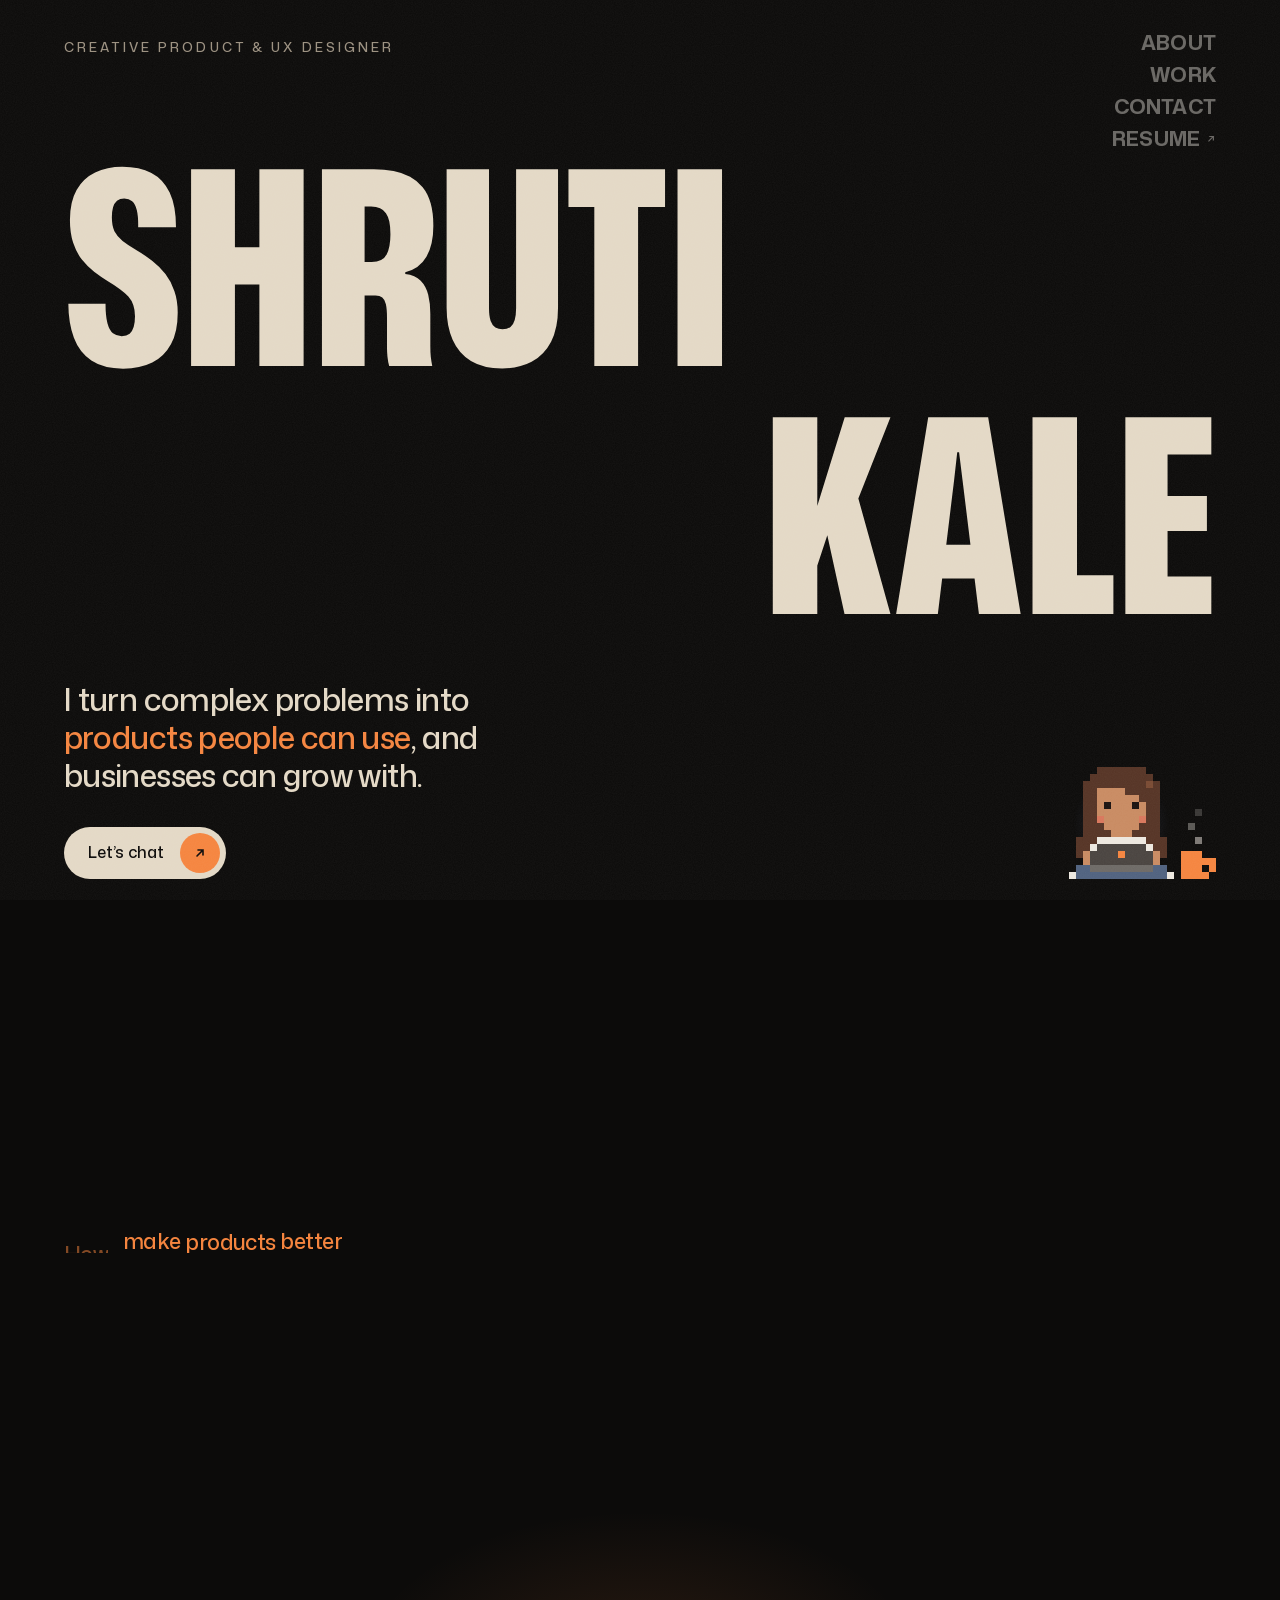
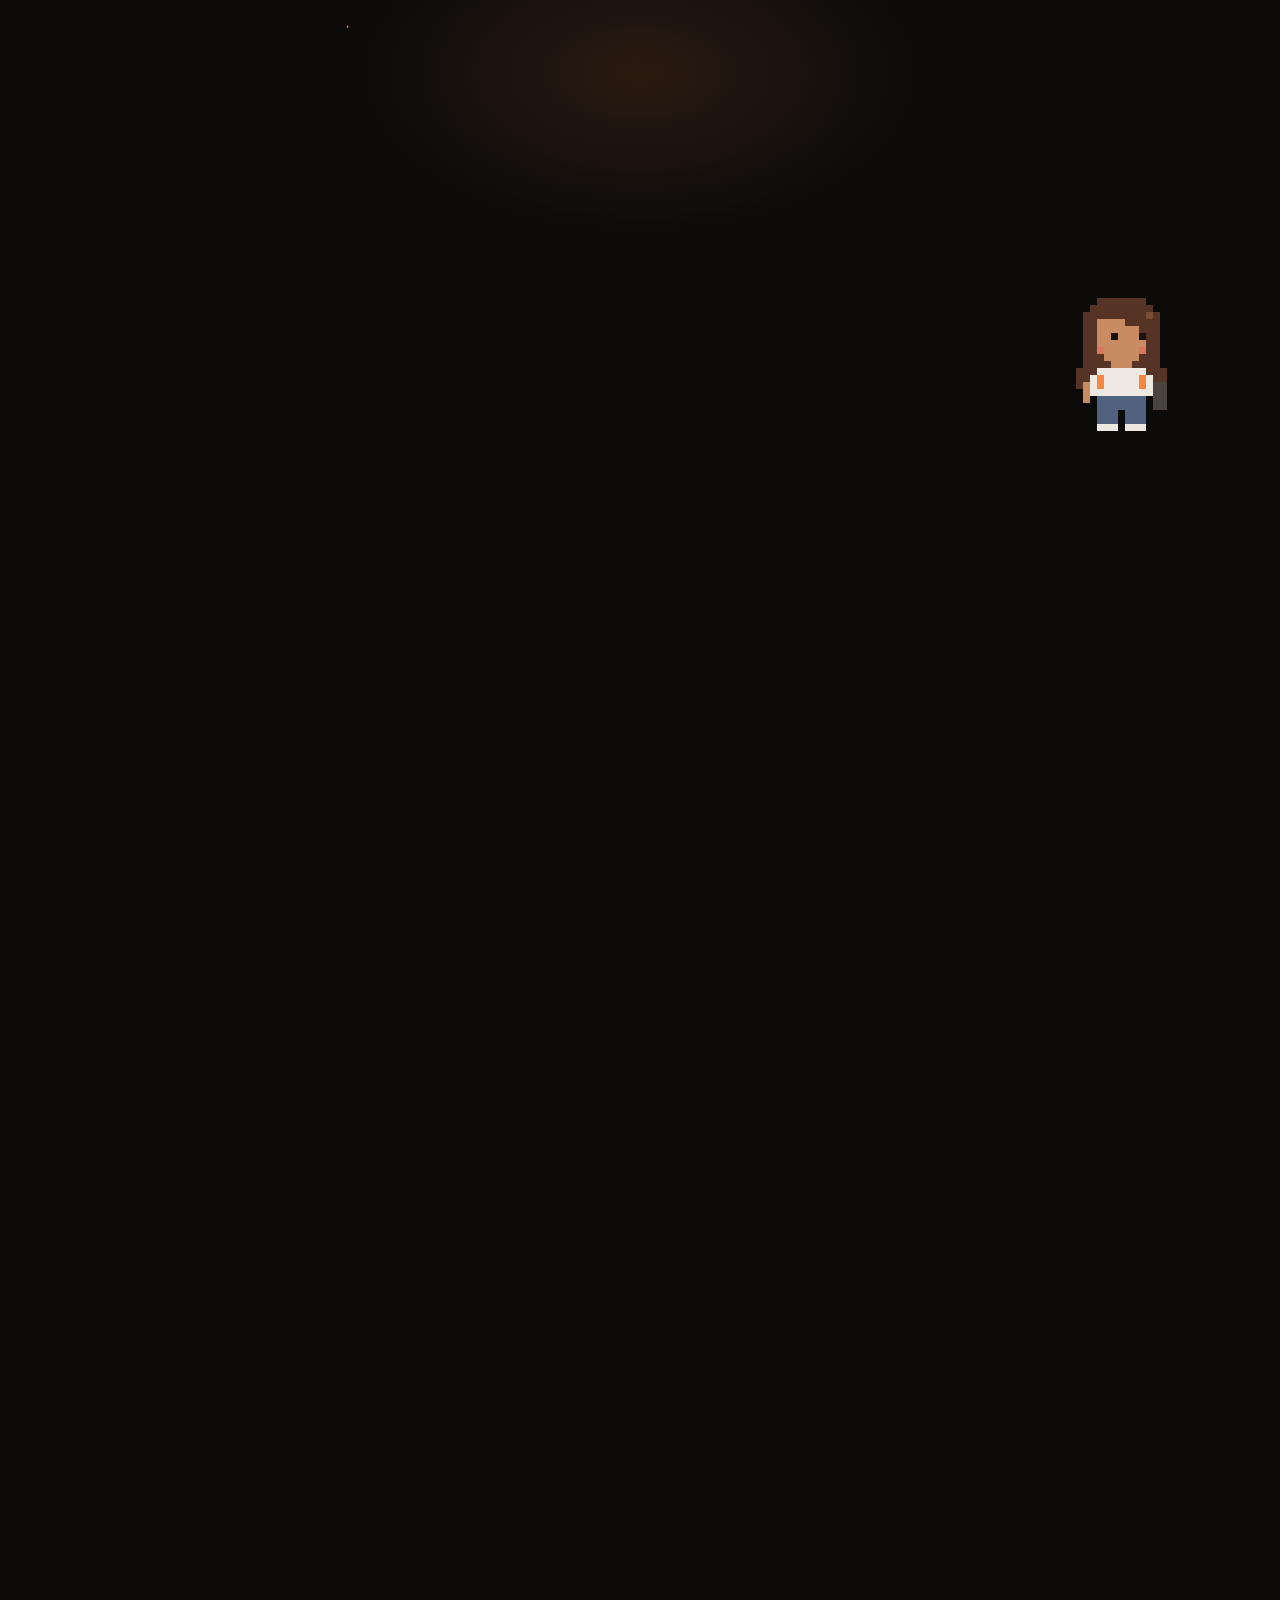
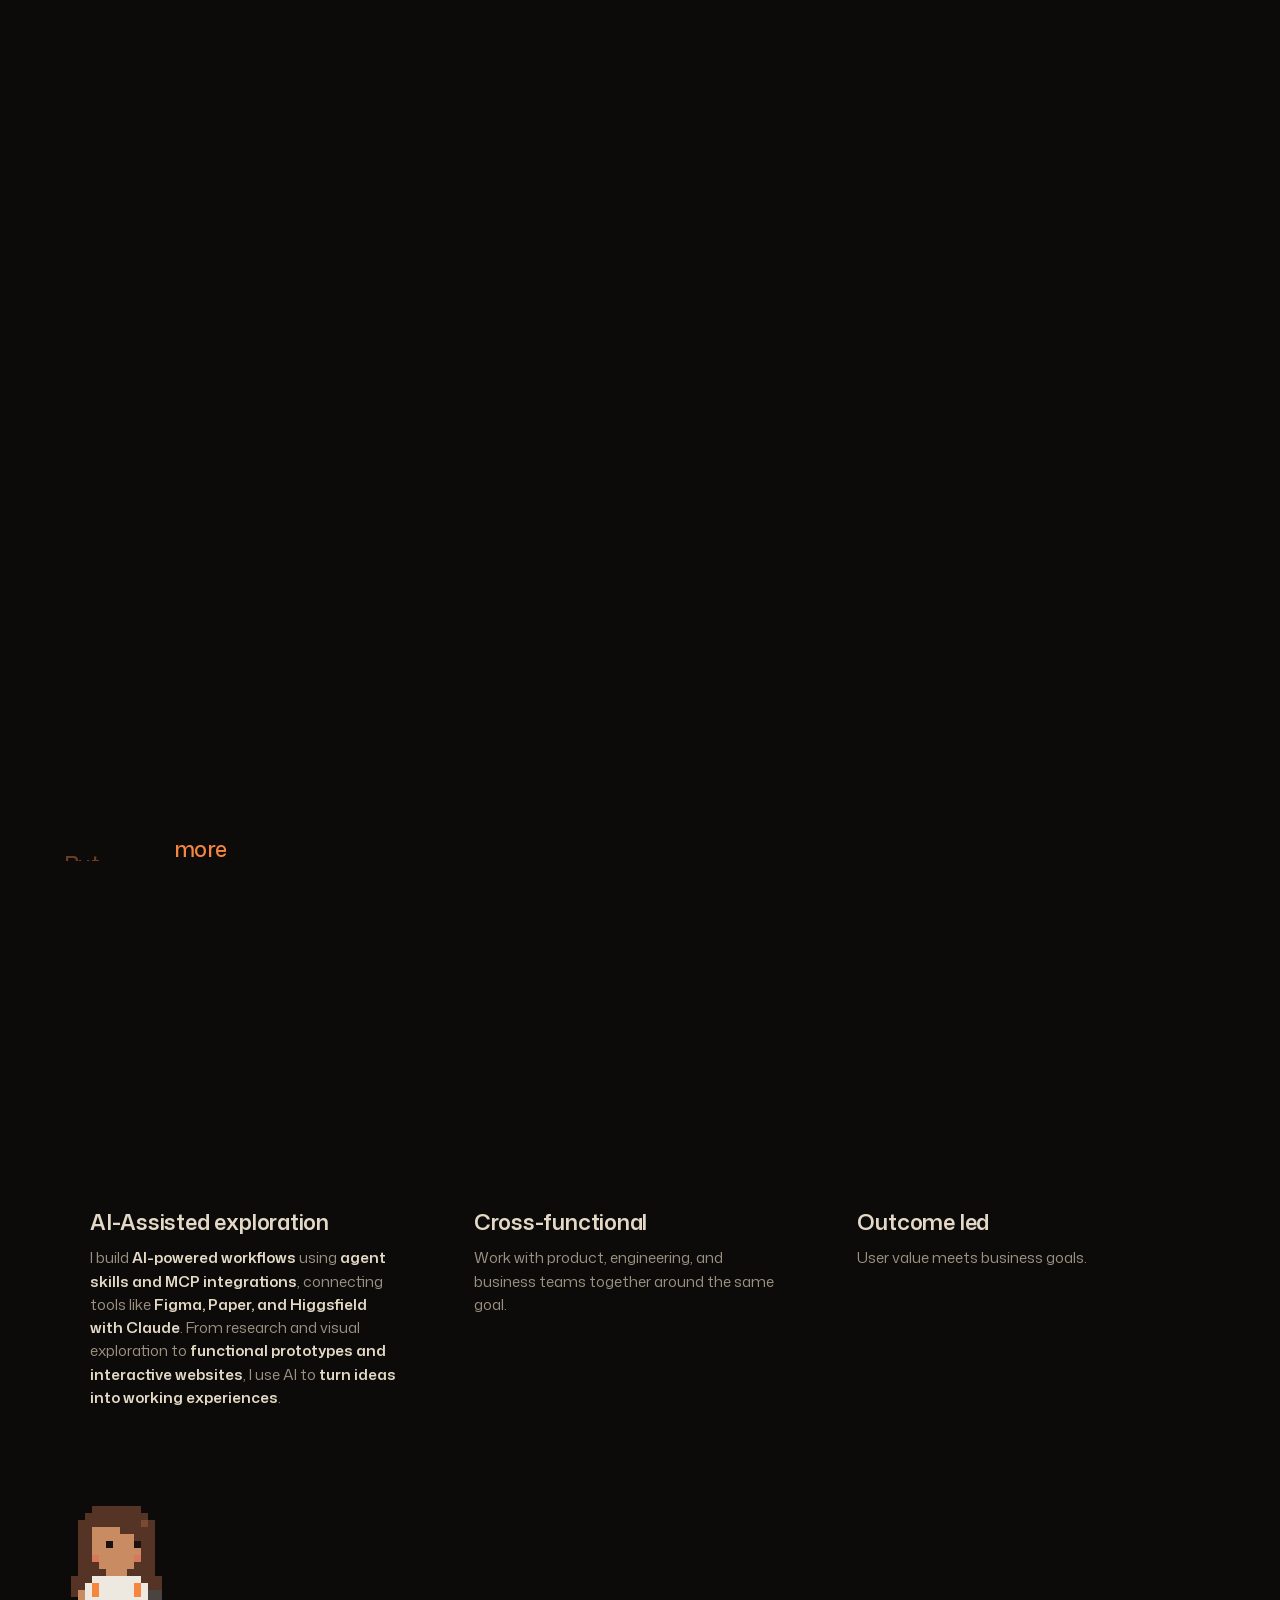
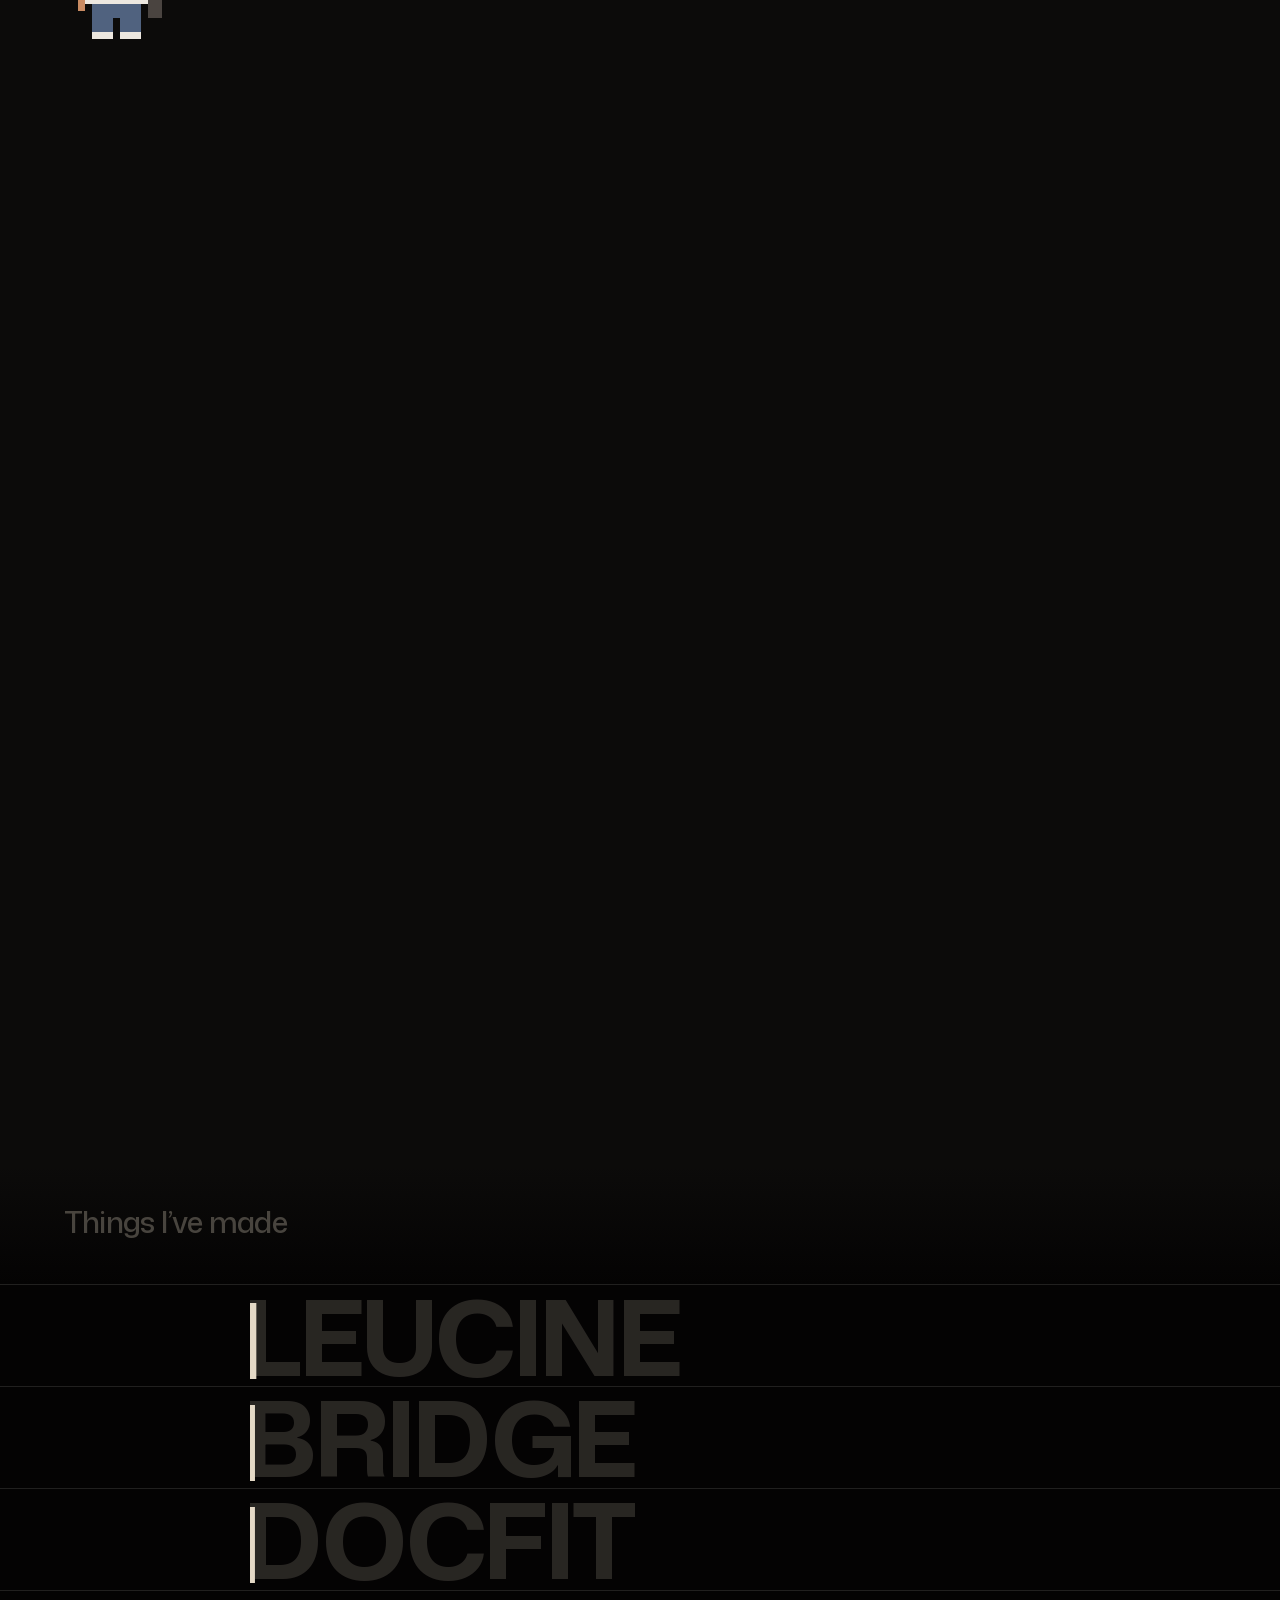
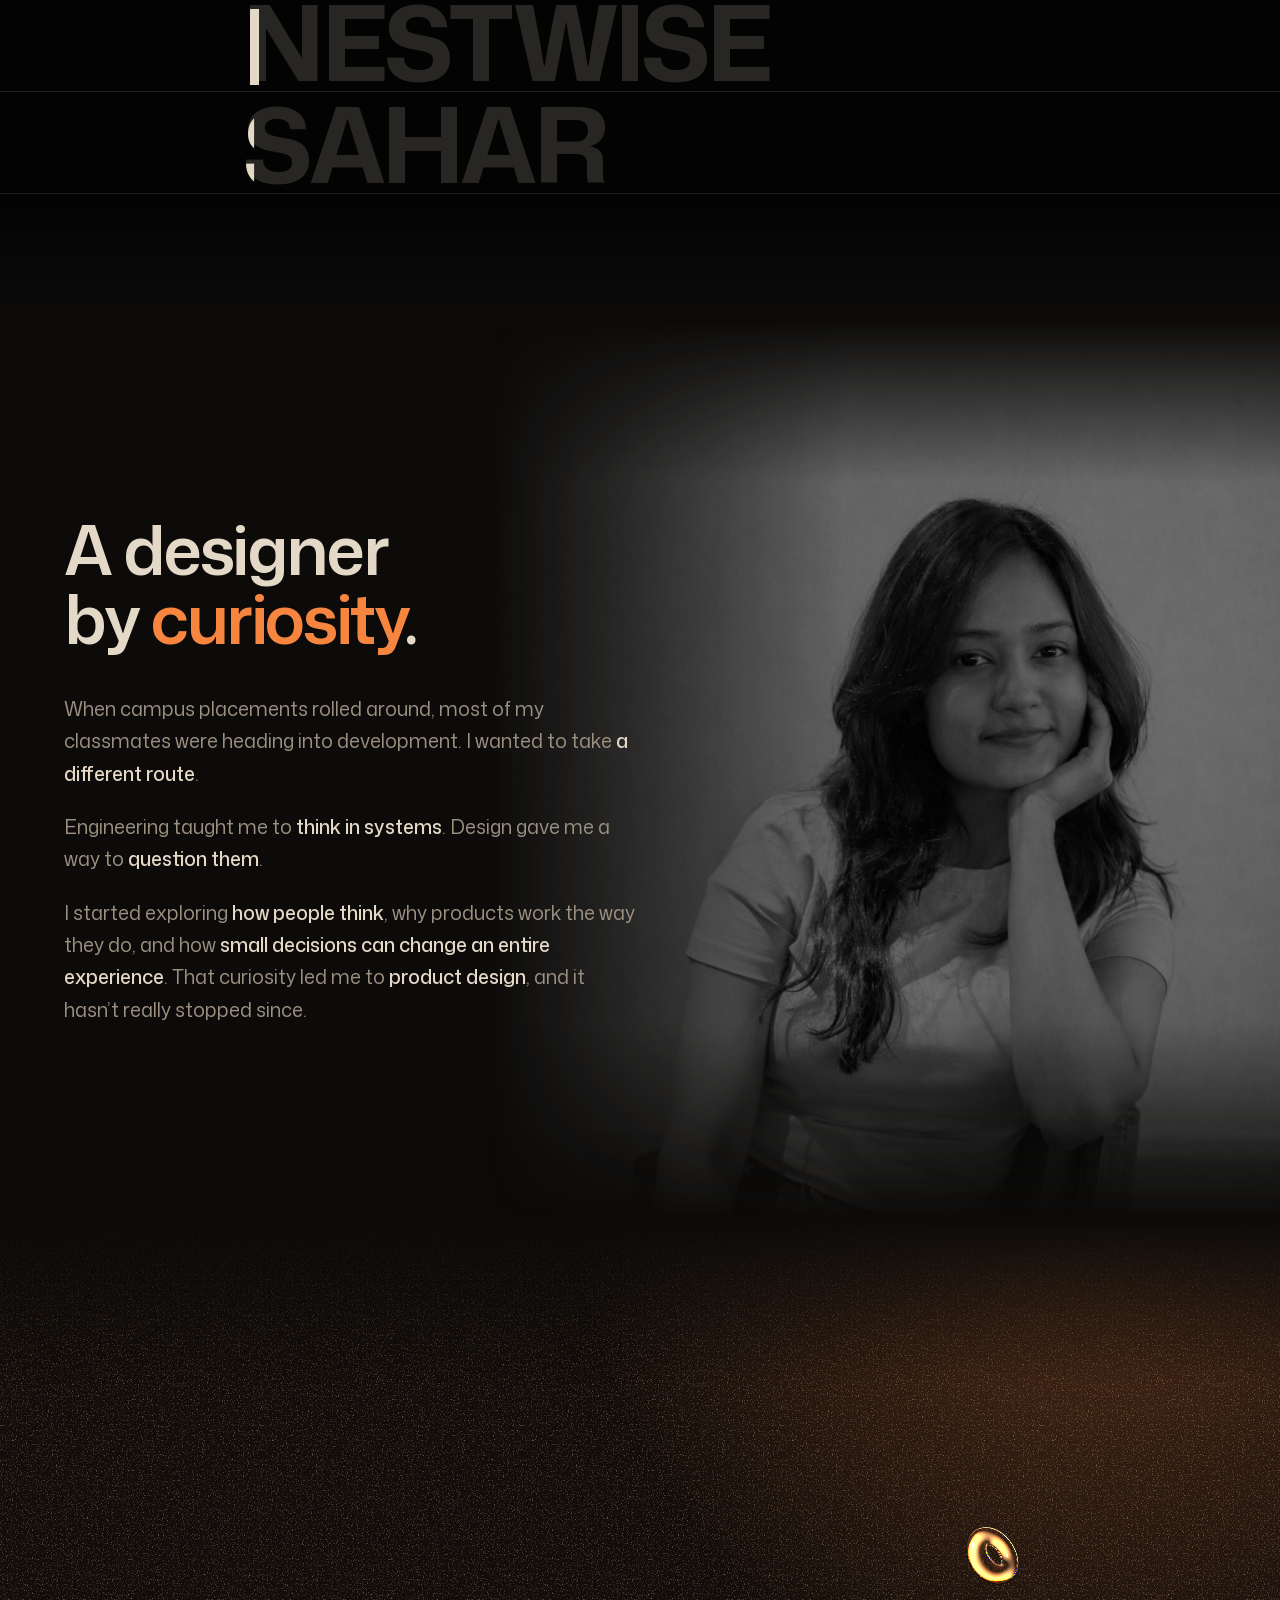
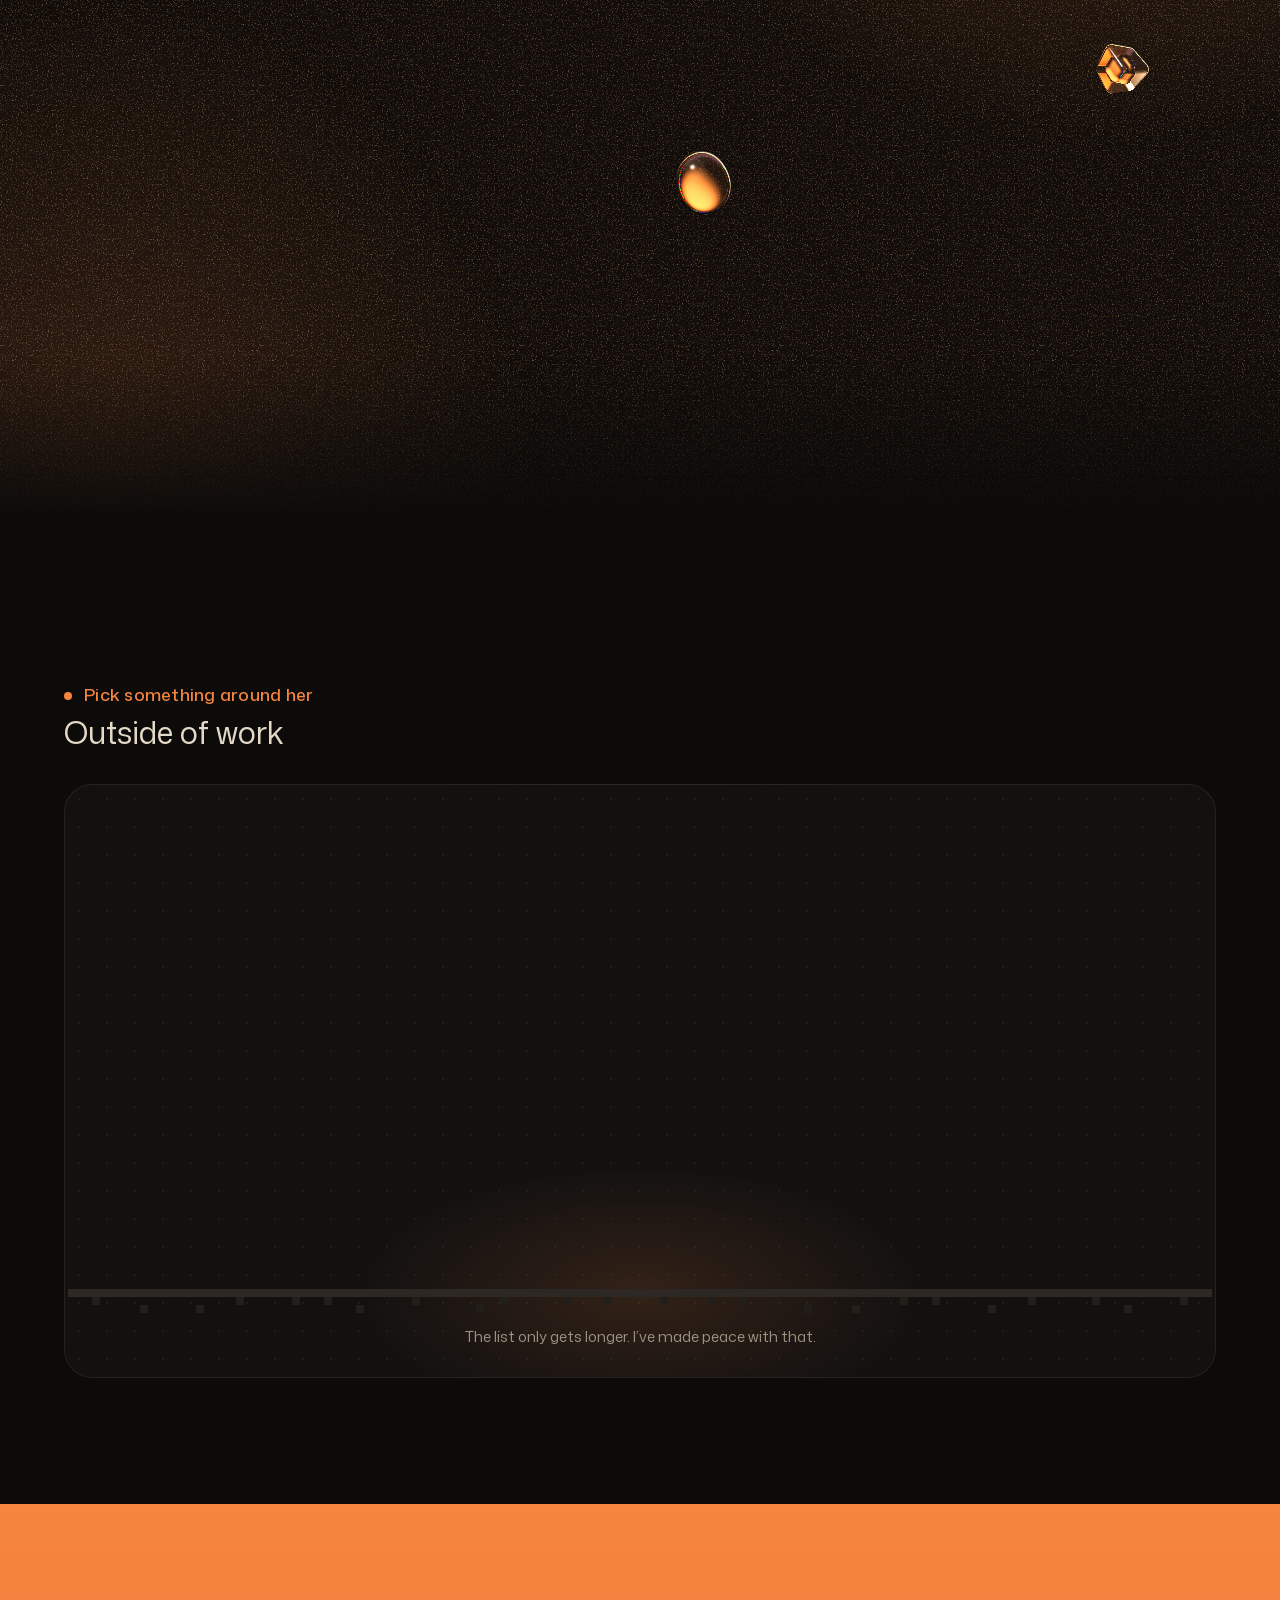
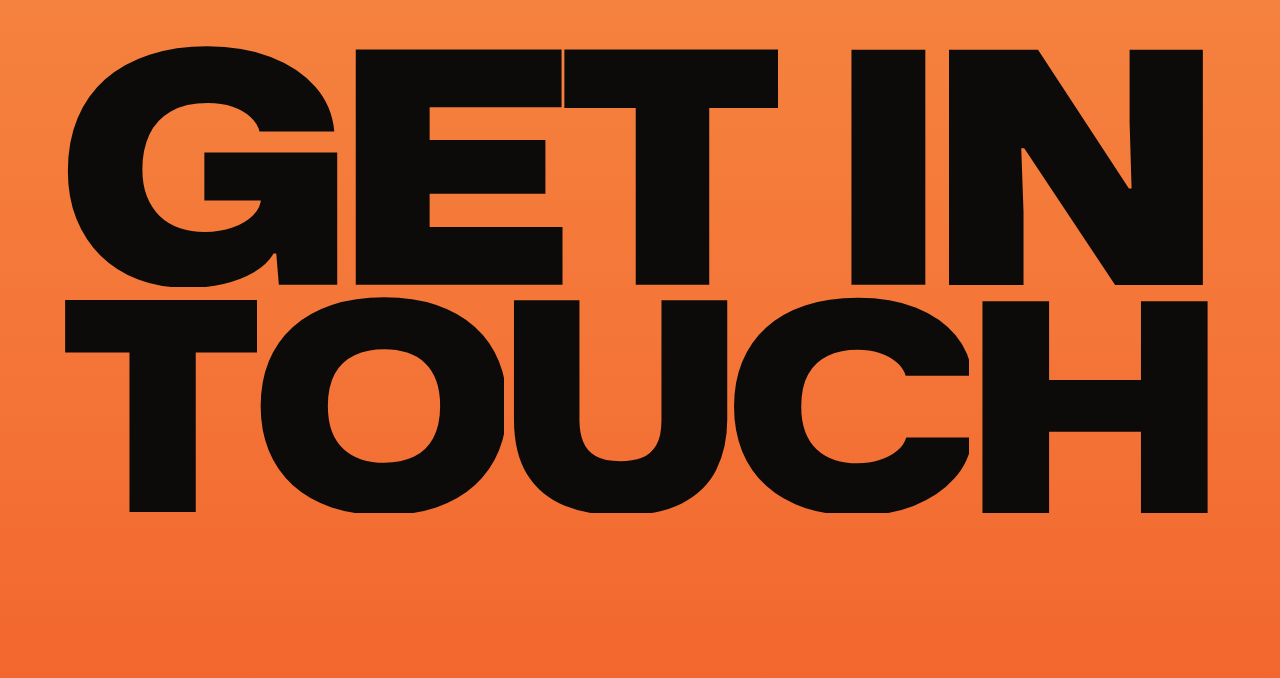
==== commit 70f1cc6d: "Rewrite the AI-Assisted exploration point, with its key phrases in bold Co-Authored-By: Claude Opus " ====
--- a/index.html
+++ b/index.html
@@ -103,7 +103,7 @@
       <div class="more__row">
         <span class="more__line" data-more-line aria-hidden="true"></span>
         <ul class="more__list">
-          <li class="more__item" data-more-item><span class="more__dot" aria-hidden="true"></span><h3 class="more__name">AI-Assisted exploration</h3><p class="more__text">Faster synthesis, prototyping, and turn AI capabilities into experiences that solve real user problems.</p></li>
+          <li class="more__item" data-more-item><span class="more__dot" aria-hidden="true"></span><h3 class="more__name">AI-Assisted exploration</h3><p class="more__text">I build <strong>AI-powered workflows</strong> using <strong>agent skills and MCP integrations</strong>, connecting tools like <strong>Figma, Paper, and Higgsfield with Claude</strong>. From research and visual exploration to <strong>functional prototypes and interactive websites</strong>, I use AI to <strong>turn ideas into working experiences</strong>.</p></li>
           <li class="more__item" data-more-item><span class="more__dot" aria-hidden="true"></span><h3 class="more__name">Cross-functional</h3><p class="more__text">Work with product, engineering, and business teams together around the same goal.</p></li>
           <li class="more__item" data-more-item><span class="more__dot" aria-hidden="true"></span><h3 class="more__name">Outcome led</h3><p class="more__text">User value meets business goals.</p></li>
         </ul>
--- a/css/main.css
+++ b/css/main.css
@@ -434,6 +434,7 @@
 .more__dot { display: none; }
 .more__name { color: var(--paper); font-size: 1.125rem; font-weight: 600; letter-spacing: -.01em; }
 .more__text { max-width: 34ch; margin-top: 8px; color: var(--paper-soft); font-size: .9375rem; line-height: 1.55; }
+.more__text strong { color: var(--paper); font-weight: 600; }
 .more__girl { display: none; }
 
 @media (min-width: 900px) and (min-height: 640px) {
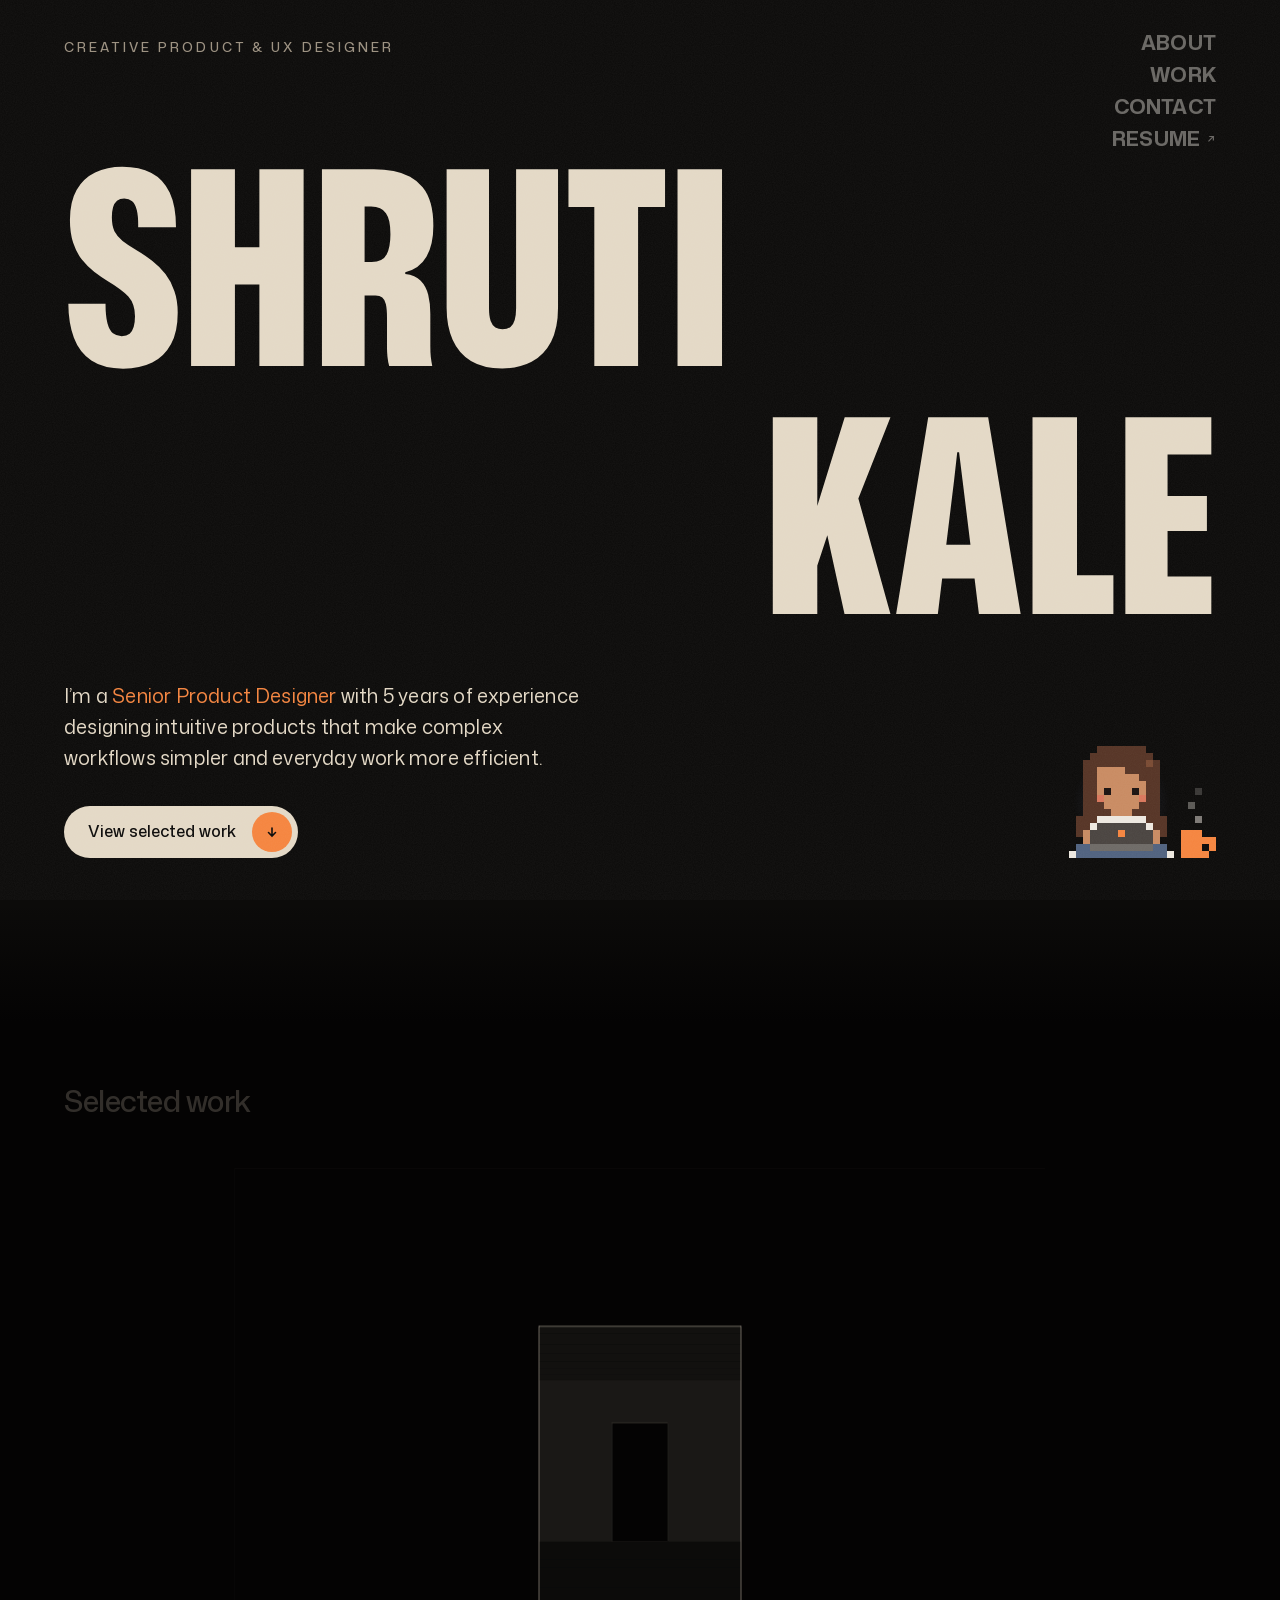
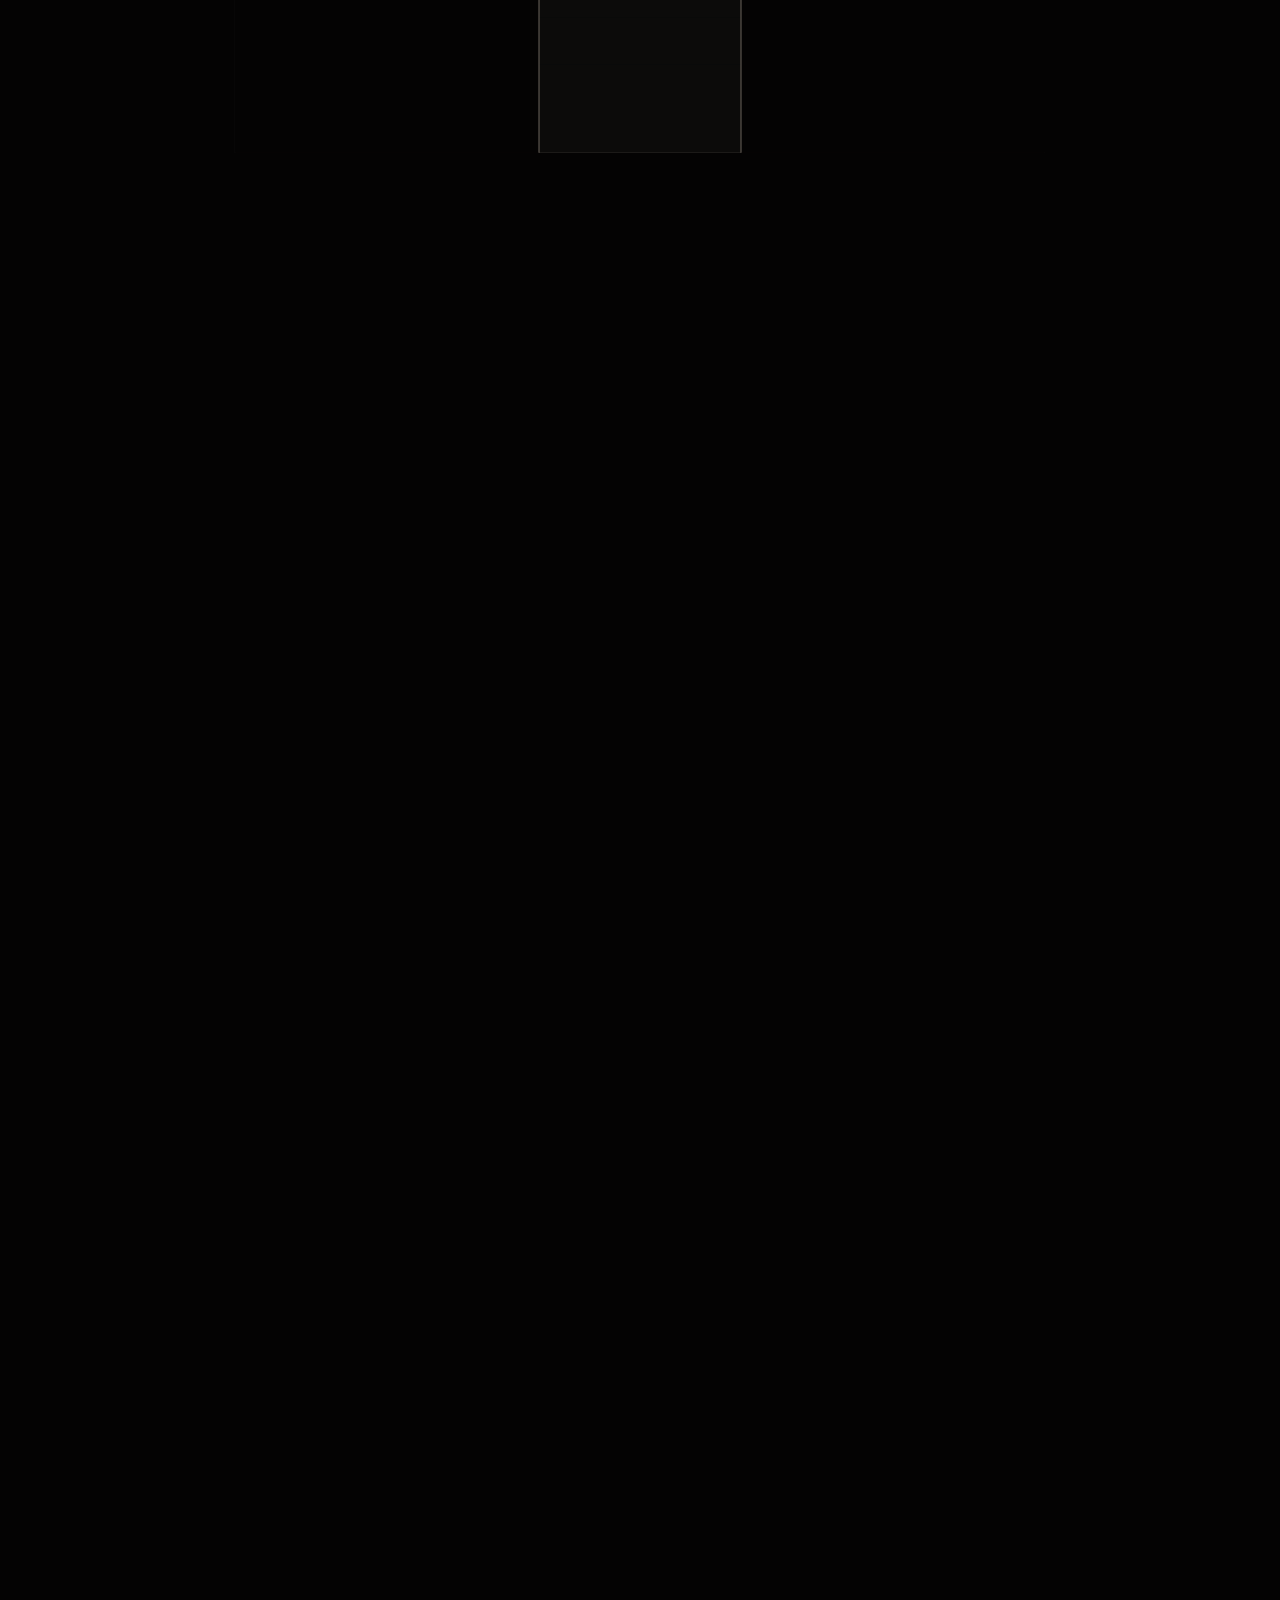
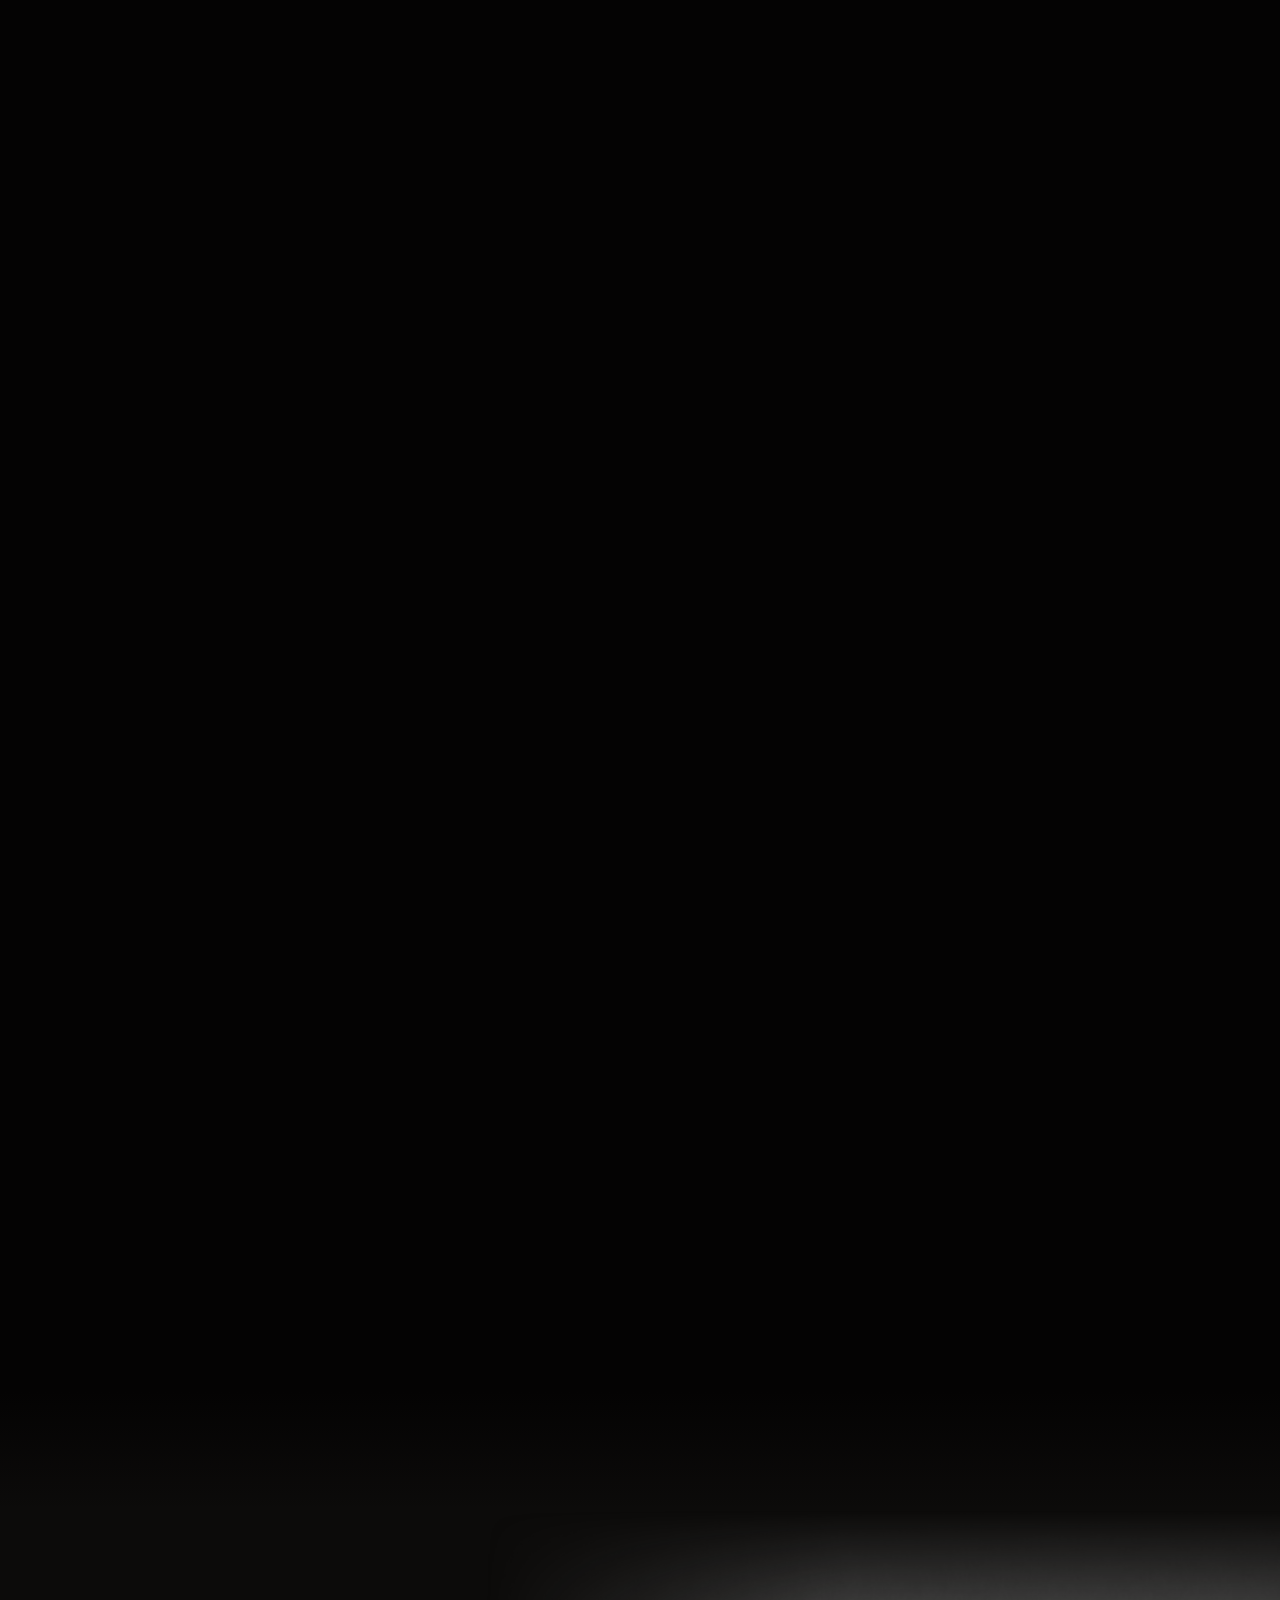
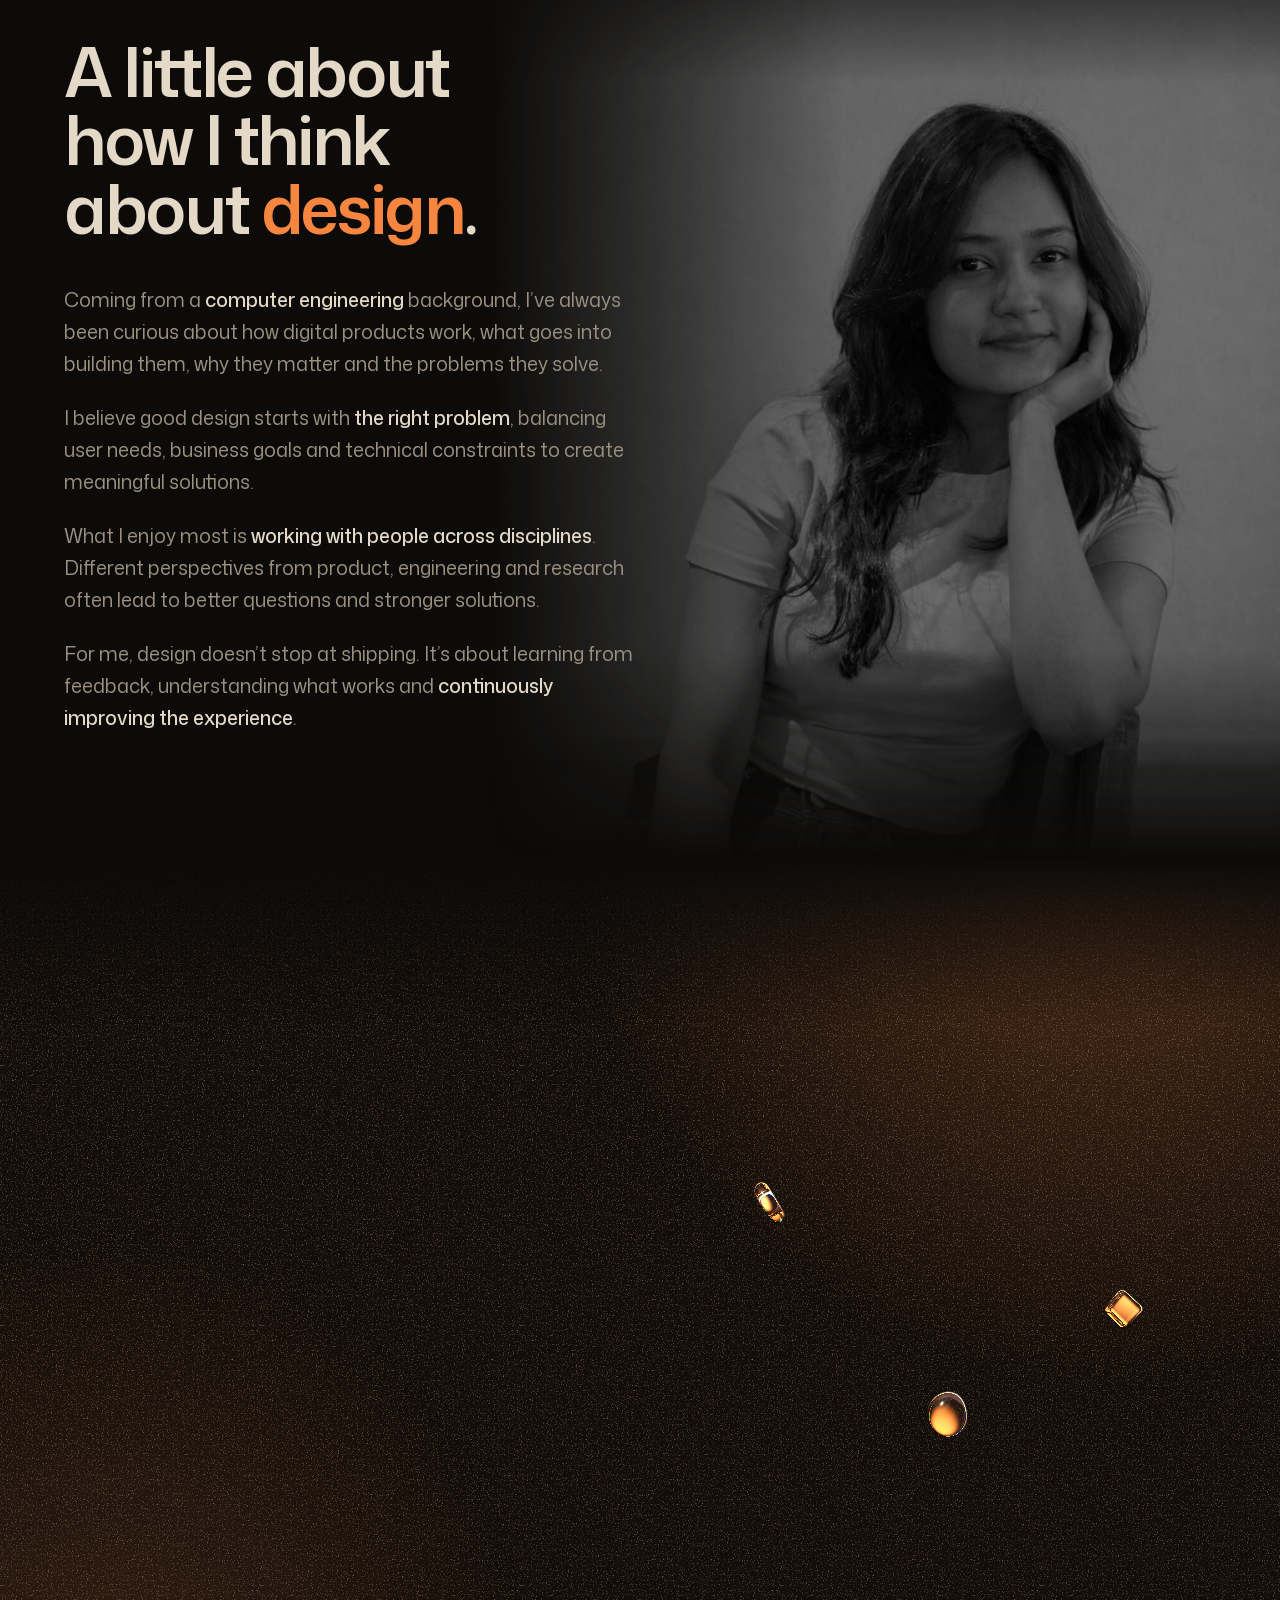
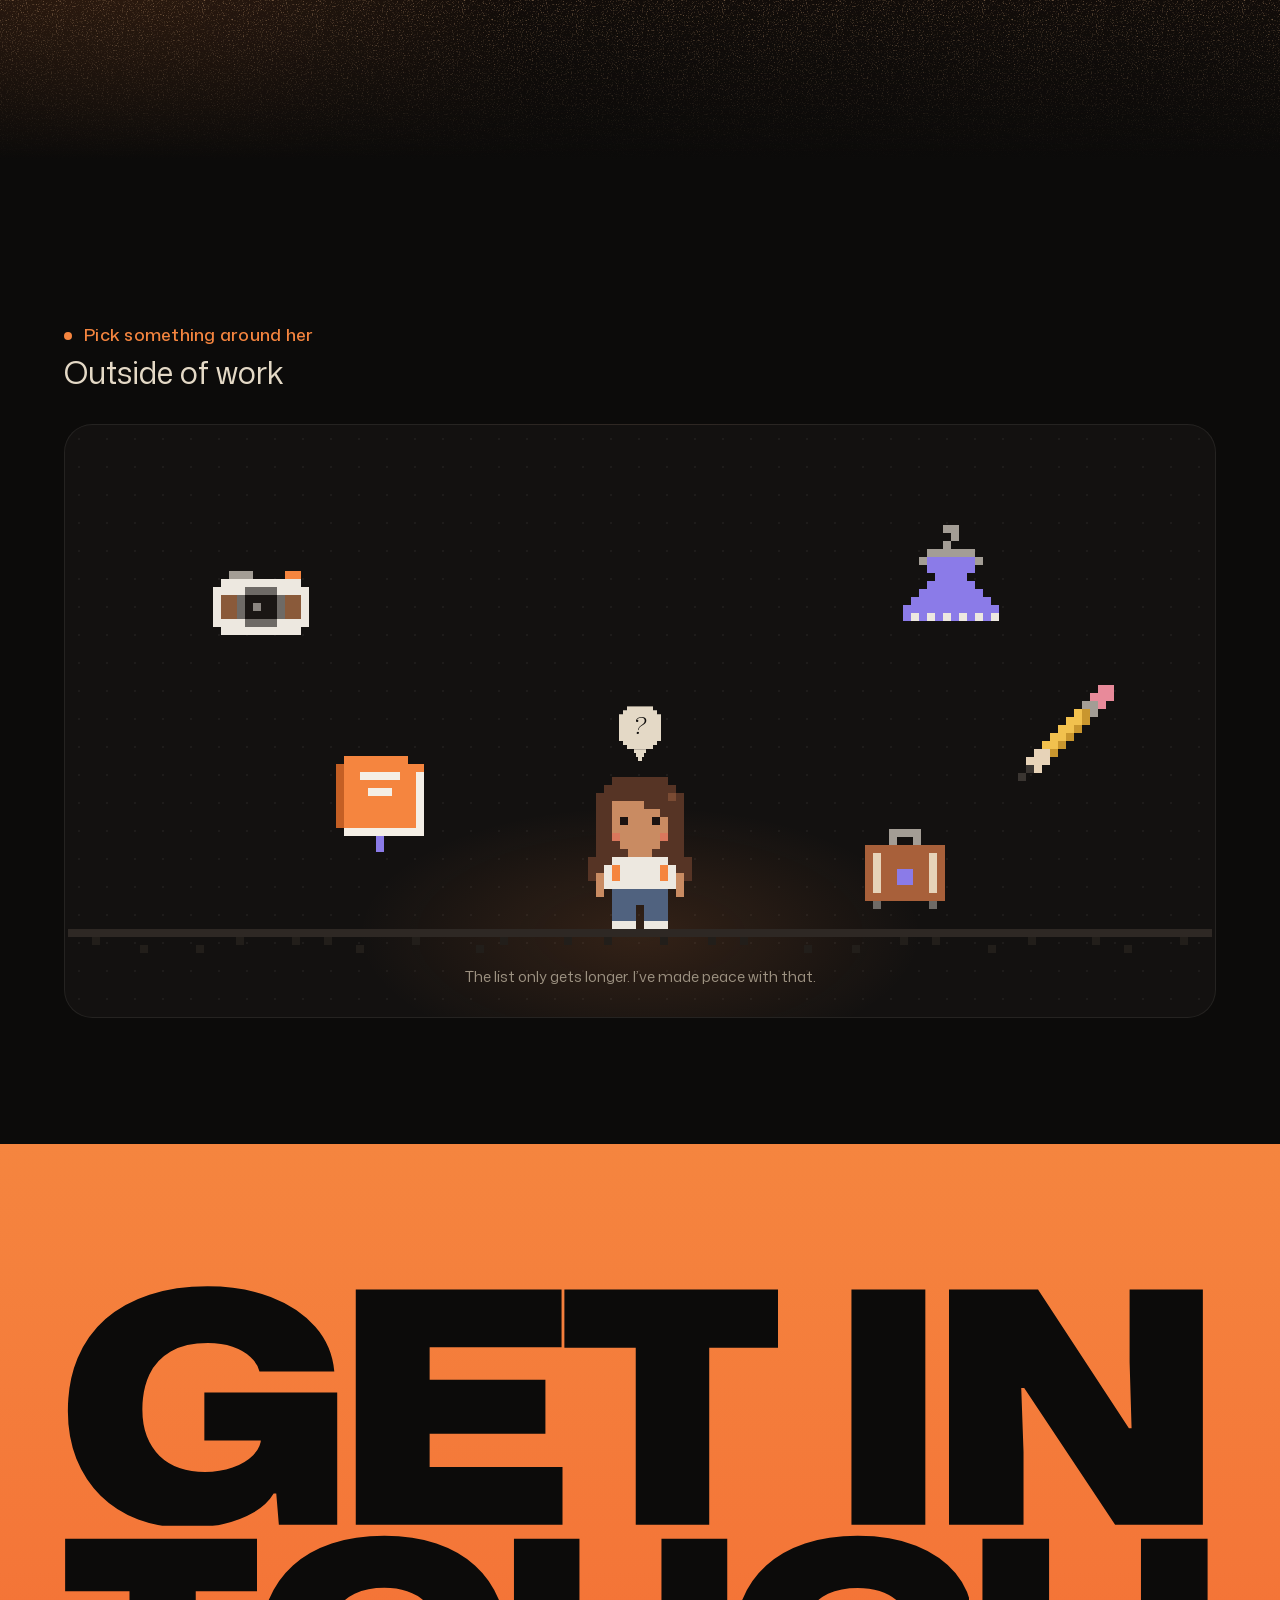
==== commit 68a0a6aa: "Show the work as a walk-through room, with tiny Shruti in it Selected work is now a room you walk th" ====
--- a/index.html
+++ b/index.html
@@ -65,60 +65,45 @@
     </h1>
     <div class="hero__bottom">
       <div class="hero__lede">
-        <p class="hero__title" data-hero-in>I turn complex problems into <em class="hero__key">products people can use</em>, and businesses can grow&nbsp;with.</p>
-        <a class="hero__cta" href="mailto:shrutikale2996@gmail.com" data-hero-in>Let’s chat<span class="hero__cta-arrow" aria-hidden="true"><svg viewBox="0 0 12 12"><path d="M3 9 9 3M4 3h5v5"/></svg></span></a>
+        <p class="hero__title" data-hero-in>I’m a <em class="hero__key">Senior Product Designer</em> with 5 years of experience designing intuitive products that make complex workflows simpler and everyday work more&nbsp;efficient.</p>
+        <a class="hero__cta" href="#work" data-scroll-to data-hero-in>View selected work<span class="hero__cta-arrow" aria-hidden="true"><svg viewBox="0 0 12 12"><path d="M6 2v8M2.5 6.5 6 10l3.5-3.5"/></svg></span></a>
       </div>
       <canvas class="hero__girl" data-hero-girl data-hero-in role="img" aria-label="Tiny pixel Shruti sitting cross-legged, typing on her laptop, a mug of coffee beside her."></canvas>
     </div>
   </section>
 
-  <!-- How I make products better. On wide screens it pins: tiny Shruti has
-       walked in from the hero, a line draws a loop around Product design and
-       each skill appears as the line reaches it, then "But there's more".
-       On phones it's a list with a line drawn down its side. -->
-  <section class="skills" id="how" aria-labelledby="skills-title" data-skills>
-    <div class="skills__stage">
-      <h2 class="skills__title" id="skills-title">How I make products better</h2>
-      <div class="skills__ring" data-skills-ring>
-        <svg class="skills__loop" viewBox="0 0 1000 600" preserveAspectRatio="none" aria-hidden="true"><path data-skills-path/></svg>
-        <ol class="skills__list">
-          <li class="skill" data-skill data-angle="180" data-place="left"><span class="skill__dot" aria-hidden="true"></span><div class="skill__text"><span class="skill__num">01</span><h3 class="skill__name">Product strategy</h3><p class="skill__line">Find the problem worth solving before designing the solution.</p></div></li>
-          <li class="skill" data-skill data-angle="270" data-place="top"><span class="skill__dot" aria-hidden="true"></span><div class="skill__text"><span class="skill__num">02</span><h3 class="skill__name">Understand business and users</h3><p class="skill__line">Research, behaviour, user needs and turn into actionable insights.</p></div></li>
-          <li class="skill skill--core" data-skill-core><div class="skill__text"><span class="skill__num">03</span><h3 class="skill__name">Product design</h3></div></li>
-          <li class="skill" data-skill data-angle="360" data-place="right"><span class="skill__dot" aria-hidden="true"></span><div class="skill__text"><span class="skill__num">04</span><h3 class="skill__name">Shape the experience</h3><p class="skill__line">Flows, interaction &amp; visual design.</p></div></li>
-          <li class="skill" data-skill data-angle="415" data-place="bottom"><span class="skill__dot" aria-hidden="true"></span><div class="skill__text"><span class="skill__num">05</span><h3 class="skill__name">Make it tangible</h3><p class="skill__line">Prototype, testing, iteration.</p></div></li>
-          <li class="skill" data-skill data-angle="485" data-place="bottom"><span class="skill__dot" aria-hidden="true"></span><div class="skill__text"><span class="skill__num">06</span><h3 class="skill__name">Build for scale</h3><p class="skill__line">Design system and team collaboration.</p></div></li>
-        </ol>
-      </div>
-      <canvas class="skills__girl" data-skills-girl aria-hidden="true"></canvas>
-    </div>
-  </section>
-
-  <!-- But there's more. On wide screens tiny Shruti walks down from the
-       skills and across to the bottom left; the section pins, a line draws
-       across and each point appears as the line reaches it. -->
-  <section class="more" aria-labelledby="more-title" data-more>
-    <div class="more__stage">
-      <h2 class="more__title" id="more-title">But there’s more</h2>
-      <div class="more__row">
-        <span class="more__line" data-more-line aria-hidden="true"></span>
-        <ul class="more__list">
-          <li class="more__item" data-more-item><span class="more__dot" aria-hidden="true"></span><h3 class="more__name">AI-Assisted exploration</h3><p class="more__text">I build <strong>AI-powered workflows</strong> using <strong>agent skills and MCP integrations</strong>, connecting tools like <strong>Figma, Paper, and Higgsfield with Claude</strong>. From research and visual exploration to <strong>functional prototypes and interactive websites</strong>, I use AI to <strong>turn ideas into working experiences</strong>.</p></li>
-          <li class="more__item" data-more-item><span class="more__dot" aria-hidden="true"></span><h3 class="more__name">Cross-functional</h3><p class="more__text">Work with product, engineering, and business teams together around the same goal.</p></li>
-          <li class="more__item" data-more-item><span class="more__dot" aria-hidden="true"></span><h3 class="more__name">Outcome led</h3><p class="more__text">User value meets business goals.</p></li>
-        </ul>
-      </div>
-      <canvas class="more__girl" data-more-girl aria-hidden="true"></canvas>
-    </div>
-  </section>
-
-
-  <!-- Things I've made: the projects as big names, one per row. Each name
+  <!-- Selected work: the projects as big names, one per row. Each name
        fills in from the left as you scroll to it; on hover an orange band
        opens from the middle of the row with the name in dark, and a small
        picture of the project follows the pointer. -->
   <section class="made" id="work" aria-labelledby="made-title" data-made>
-    <h2 class="made__title" id="made-title">Things I’ve made</h2>
+    <!-- The room: under the heading, a door; scrolling walks you through it,
+         past three projects framed on the walls like an exhibition, and out
+         of the far door into the dark (room.js). Wide screens only; on
+         phones, the list of all the work instead. -->
+    <div class="room" data-room>
+      <div class="room__stage">
+        <h2 class="made__title" id="made-title">Selected work</h2>
+        <div class="room__view" data-room-view>
+          <div class="room__world" data-room-world>
+            <div class="room__wall" data-room-item data-wall="front" data-z="0" aria-hidden="true"><span class="room__door"></span></div>
+            <a class="room__frame" id="work-leucine" href="work/leucine/" data-room-item data-side="left" data-z="1.7">
+              <img src="assets/img/work/leucine-thumb.jpg" width="900" height="600" loading="lazy" decoding="async" alt="A pharmaceutical production line: steel tanks and pipework, a row of filled glass vials, and a glass panel with a molecule.">
+              <span class="room__label"><span class="room__name">Leucine</span><span class="room__line">Making pharma process digitization work better for the people on the ground.</span><span class="room__tags">Enterprise SaaS · Pharma manufacturing</span></span><span class="room__go" aria-hidden="true"><svg viewBox="0 0 12 12"><path d="M3 9 9 3M4 3h5v5"/></svg></span><span class="sr-only">View case study</span>
+            </a>
+            <a class="room__frame" id="work-bridge" href="work/bridge/" data-room-item data-side="right" data-z="2.9">
+              <img src="assets/img/work/bridge-thumb.jpg" width="900" height="600" loading="lazy" decoding="async" alt="A driving school at golden hour: an L-plate sign, car keys and a lesson checklist on a desk, learner cars and cones behind.">
+              <span class="room__label"><span class="room__name">Bridge</span><span class="room__line">Bringing fragmented admin operations into one connected workspace.</span><span class="room__tags">B2B SaaS · Operations</span></span><span class="room__go" aria-hidden="true"><svg viewBox="0 0 12 12"><path d="M3 9 9 3M4 3h5v5"/></svg></span><span class="sr-only">View case study</span>
+            </a>
+            <a class="room__frame" id="work-docfit" href="work/docfit/" data-room-item data-side="left" data-z="4.1">
+              <img src="assets/img/work/docfit-thumb.jpg" width="900" height="600" loading="lazy" decoding="async" alt="A spreadsheet and a document template on a desk, joined by AI to a stack of finished student documents.">
+              <span class="room__label"><span class="room__name">DocFit</span><span class="room__line">Turning hours of manual document work into a simpler, AI-assisted workflow.</span><span class="room__tags">AI product design · Workflow automation</span></span><span class="room__go" aria-hidden="true"><svg viewBox="0 0 12 12"><path d="M3 9 9 3M4 3h5v5"/></svg></span><span class="sr-only">View case study</span>
+            </a>
+            <div class="room__wall" data-room-item data-wall="back" data-z="5.2" aria-hidden="true"><span class="room__door"></span></div>
+          </div>
+        </div>
+      </div>
+    </div>
     <ol class="made__list" data-cursor-plain>
       <li class="made__row" data-made-row data-thumb="leucine">
         <a class="made__link" href="work/leucine/">
@@ -141,27 +126,11 @@
           <span class="made__band" aria-hidden="true"><span class="made__name">DocFit</span></span>
         </a>
       </li>
-      <li class="made__row" data-made-row data-thumb="nestwise">
-        <a class="made__link" href="work/nestwise/">
-          <span class="made__name made__name--dim" aria-hidden="true">Nestwise</span>
-          <span class="made__name made__name--fill" data-made-fill>Nestwise</span>
-          <span class="made__band" aria-hidden="true"><span class="made__name">Nestwise</span></span>
-        </a>
-      </li>
-      <li class="made__row" data-made-row data-thumb="sahar">
-        <a class="made__link" href="work/sahar/">
-          <span class="made__name made__name--dim" aria-hidden="true">Sahar</span>
-          <span class="made__name made__name--fill" data-made-fill>Sahar</span>
-          <span class="made__band" aria-hidden="true"><span class="made__name">Sahar</span></span>
-        </a>
-      </li>
     </ol>
     <div class="made__thumb" data-made-thumb aria-hidden="true"><div class="made__frame">
       <img class="made__img" data-thumb-img="leucine" src="assets/img/work/leucine-thumb.jpg" alt="" loading="lazy" decoding="async">
       <img class="made__img" data-thumb-img="bridge" src="assets/img/work/bridge-thumb.jpg" alt="" loading="lazy" decoding="async">
       <img class="made__img" data-thumb-img="docfit" src="assets/img/work/docfit-thumb.jpg" alt="" loading="lazy" decoding="async">
-      <img class="made__img" data-thumb-img="nestwise" src="assets/img/work/nestwise-thumb.jpg" alt="" loading="lazy" decoding="async">
-      <img class="made__img" data-thumb-img="sahar" src="assets/img/work/sahar-900.jpg" alt="" loading="lazy" decoding="async">
     </div></div>
   </section>
 
@@ -170,10 +139,11 @@
   <section class="me" id="about" aria-labelledby="me-title" data-me>
     <div class="me__photo"><img src="assets/img/shruti-about.jpg" width="1024" height="1536" loading="lazy" decoding="async" alt="Shruti Kale, a black and white portrait: sitting on a chair turned backwards, her chin resting on her hand, smiling."></div>
     <div class="me__text">
-      <h2 class="me__title" id="me-title" data-me-in>A designer by <span class="me__hl--accent">curiosity</span>.</h2>
-      <p class="me__para" data-me-in>When campus placements rolled around, most of my classmates were heading into development. I wanted to take <strong class="me__hl">a different route</strong>.</p>
-      <p class="me__para" data-me-in>Engineering taught me to <strong class="me__hl">think in systems</strong>. Design gave me a way to <strong class="me__hl">question them</strong>.</p>
-      <p class="me__para" data-me-in>I started exploring <strong class="me__hl">how people think</strong>, why products work the way they do, and how <strong class="me__hl">small decisions can change an entire experience</strong>. That curiosity led me to <strong class="me__hl">product design</strong>, and it hasn’t really stopped since.</p>
+      <h2 class="me__title" id="me-title" data-me-in>A little about how I think about <span class="me__hl--accent">design</span>.</h2>
+      <p class="me__para" data-me-in>Coming from a <strong class="me__hl">computer engineering</strong> background, I’ve always been curious about how digital products work, what goes into building them, why they matter and the problems they solve.</p>
+      <p class="me__para" data-me-in>I believe good design starts with <strong class="me__hl">the right problem</strong>, balancing user needs, business goals and technical constraints to create meaningful solutions.</p>
+      <p class="me__para" data-me-in>What I enjoy most is <strong class="me__hl">working with people across disciplines</strong>. Different perspectives from product, engineering and research often lead to better questions and stronger solutions.</p>
+      <p class="me__para" data-me-in>For me, design doesn’t stop at shipping. It’s about learning from feedback, understanding what works and <strong class="me__hl">continuously improving the experience</strong>.</p>
     </div>
   </section>
 
@@ -186,13 +156,13 @@
     <canvas class="roles__sparks" data-roles-sparks aria-hidden="true"></canvas>
     <ul class="roles__list">
       <li class="roles__role">
-        <span class="roles__line roles__line--1"><span class="roles__in" data-from="left">Product <br class="roles__br">Designer <span class="roles__bracket" aria-hidden="true">(<span class="roles__slot" data-jewel="0"></span>)</span></span></span>
+        <span class="roles__line roles__line--1"><span class="roles__in" data-from="left">Enterprise <br class="roles__br">SaaS <span class="roles__bracket" aria-hidden="true">(<span class="roles__slot" data-jewel="0"></span>)</span></span></span>
       </li>
       <li class="roles__role">
-        <span class="roles__line roles__line--2"><span class="roles__in" data-from="right">UI/UX <br class="roles__br">Designer <span class="roles__bracket" aria-hidden="true">(<span class="roles__slot" data-jewel="1"></span>)</span></span></span>
+        <span class="roles__line roles__line--2"><span class="roles__in" data-from="right">AI-powered <br class="roles__br">experiences <span class="roles__bracket" aria-hidden="true">(<span class="roles__slot" data-jewel="1"></span>)</span></span></span>
       </li>
       <li class="roles__role">
-        <span class="roles__line roles__line--3"><span class="roles__in" data-from="left">AI <br class="roles__br">Native <span class="roles__bracket" aria-hidden="true">(<span class="roles__slot" data-jewel="2"></span>)</span></span></span>
+        <span class="roles__line roles__line--3"><span class="roles__in" data-from="left">Product <br class="roles__br">systems <span class="roles__bracket" aria-hidden="true">(<span class="roles__slot" data-jewel="2"></span>)</span></span></span>
       </li>
     </ul>
   </section>
@@ -257,7 +227,8 @@
 </footer>
 
 <div class="cursor" aria-hidden="true"><span class="cursor__dot"></span><span class="cursor__ring"></span><span class="cursor__label">why?</span><span class="cursor__cta"></span></div>
-<!-- Tiny Shruti on her way from the hero to the skills (main.js). -->
+<!-- Tiny Shruti when she's off the hero's canvas: walking out of the hero,
+     and into Outside of work (walker.js). -->
 <canvas class="walker" data-walker aria-hidden="true"></canvas>
 </body>
 </html>
--- a/css/main.css
+++ b/css/main.css
@@ -150,8 +150,7 @@
   color: var(--paper);
   transition: opacity .4s, translate .5s var(--ease-out);
 }
-.nav-hidden .nav:not(:focus-within),
-.nav-off .nav:not(:focus-within) { opacity: 0; translate: 0 -10px; pointer-events: none; }
+.nav-hidden .nav:not(:focus-within) { opacity: 0; translate: 0 -10px; pointer-events: none; }
 .nav__links {
   display: flex;
   flex-direction: column;
@@ -230,14 +229,14 @@
   margin: 0;
   color: var(--paper);
   font-family: var(--sans);
-  font-size: clamp(1.375rem, 1rem + 1.2vw, 2.125rem);
-  font-weight: 500;
-  line-height: 1.22;
-  letter-spacing: -.02em;
+  font-size: clamp(1rem, .9rem + .4vw, 1.3125rem);
+  font-weight: 400;
+  line-height: 1.6;
+  letter-spacing: .01em;
   text-wrap: balance;
 }
 .hero__key { color: var(--accent); font-style: normal; }
-/* The invitation: a light pill with the orange arrow. */
+/* The way into the work: a light pill with an orange arrow pointing down. */
 .hero__cta {
   display: inline-flex;
   align-items: center;
@@ -255,7 +254,7 @@
 .hero__cta:hover { background: #FFF; translate: 0 -2px; }
 .hero__cta-arrow { display: grid; place-items: center; width: 40px; height: 40px; border-radius: 50%; background: var(--accent); color: var(--noir); }
 .hero__cta-arrow svg { width: 12px; height: 12px; fill: none; stroke: currentColor; stroke-width: 1.6; stroke-linecap: round; transition: translate .35s var(--ease-out); }
-.hero__cta:hover .hero__cta-arrow svg { translate: 2px -2px; }
+.hero__cta:hover .hero__cta-arrow svg { translate: 0 2px; }
 .hero__cta:focus-visible { outline: 2px solid var(--accent); outline-offset: 4px; }
 /* Tiny Shruti at her laptop, drawn by hero-girl.js. */
 .hero__girl { flex: none; width: calc(21 * var(--px)); height: calc(20 * var(--px)); --px: 7px; image-rendering: pixelated; }
@@ -286,219 +285,8 @@
   .hero__girl { --px: 4px; }
 }
 
-/* ---------- How I make products better ---------- */
-
-/* Phones (and short screens): a list with a line drawn down its left side,
-   Product design set large in the middle of it. Wide screens: see below. */
-.skills { position: relative; margin-top: clamp(48px, 10vh, 120px); padding: clamp(96px, 14vh, 160px) var(--gutter); }
-.skills__stage { position: relative; }
-.skills__title {
-  margin: 0 0 clamp(40px, 7vh, 72px);
-  color: var(--accent); /* quieter than the loop: a label more than a headline */
-  font-size: clamp(1.25rem, 1.05rem + .6vw, 1.625rem);
-  font-weight: 500;
-  line-height: 1.1;
-  letter-spacing: -.025em;
-}
-.skills__loop { display: none; }
-.skills__list { position: relative; display: grid; gap: 36px; margin: 0; padding: 0 0 0 30px; list-style: none; }
-.skills__list::before {
-  content: "";
-  position: absolute;
-  top: 6px;
-  bottom: 6px;
-  left: 4px;
-  width: 1px;
-  background: var(--accent);
-  transform: scaleY(var(--draw, 1));
-  transform-origin: top;
-}
-.skill { position: relative; }
-.skill__dot {
-  position: absolute;
-  top: 7px;
-  left: -30px;
-  width: 9px;
-  height: 9px;
-  border-radius: 50%;
-  background: var(--accent);
-  box-shadow: 0 0 0 5px rgba(245, 133, 63, .16);
-}
-.skill__num { display: block; margin-bottom: 6px; color: var(--accent); font-size: .75rem; font-weight: 500; letter-spacing: .08em; font-variant-numeric: tabular-nums; }
-.skill__name { color: var(--paper); font-size: 1.125rem; font-weight: 600; line-height: 1.3; letter-spacing: -.01em; }
-.skill__line { max-width: 30ch; margin-top: 6px; color: var(--paper-soft); font-size: .9375rem; line-height: 1.5; }
-.skill--core .skill__name {
-  font-size: clamp(2.75rem, 1.6rem + 3.4vw, 5.25rem);
-  font-weight: 800;
-  font-stretch: 75%;
-  line-height: .9;
-  letter-spacing: -.005em;
-  text-transform: uppercase;
-}
-.skills__girl { display: none; }
-
-/* Wide screens: one pinned screen. The loop is drawn around Product design;
-   each skill sits at its point on the loop (placed by main.js) and appears
-   when the line reaches it. Tiny Shruti stands bottom left. */
-@media (min-width: 900px) and (min-height: 640px) {
-  .skills { --label: 15rem; height: 100vh; height: 100svh; margin-top: 28vh; padding: 0 var(--gutter); }
-  .skills__stage {
-    display: grid;
-    grid-template-rows: auto minmax(0, 1fr);
-    height: 100%;
-    padding: clamp(28px, 6vh, 64px) 0 clamp(24px, 5vh, 52px);
-  }
-  .skills__title { margin: 0; font-size: clamp(1.125rem, .9rem + .55vw, 1.5rem); }
-  .skills__ring {
-    position: relative;
-    justify-self: center;
-    width: min(calc(100% - 2 * (var(--label) + 30px)), 880px);
-    margin: clamp(150px, 21vh, 220px) 0 clamp(96px, 14vh, 130px); /* clear of the heading, with the top skill's label above the loop */
-  }
-  .skills__loop {
-    position: absolute;
-    inset: 0;
-    display: block;
-    width: 100%;
-    height: 100%;
-    overflow: visible;
-  }
-  .skills__loop path { fill: none; stroke: var(--accent); stroke-width: 1.5; stroke-linecap: round; vector-effect: non-scaling-stroke; }
-  .skills__list { position: absolute; inset: 0; display: block; padding: 0; }
-  .skills__list::before { content: none; }
-  .skill { position: absolute; left: var(--x, 50%); top: var(--y, 50%); width: 0; height: 0; }
-  .skill__dot { top: 0; left: 0; translate: -50% -50%; scale: 0; transition: scale .6s cubic-bezier(.34, 1.56, .64, 1); }
-  .skill__text {
-    position: absolute;
-    width: var(--label);
-    opacity: 0;
-    transition: opacity .7s var(--ease-out), translate .9s var(--ease-out);
-  }
-  .skill[data-place="left"] .skill__text { right: 22px; transform: translateY(-50%); text-align: right; translate: 12px 0; }
-  .skill[data-place="right"] .skill__text { left: 22px; transform: translateY(-50%); translate: -12px 0; }
-  .skill[data-place="top"] .skill__text { bottom: 22px; left: 0; width: 22rem; transform: translateX(-50%); text-align: center; translate: 0 12px; }
-  .skill[data-place="bottom"] .skill__text { top: 22px; left: 0; transform: translateX(-50%); text-align: center; translate: 0 -12px; }
-  .skill[data-place="left"] .skill__line { margin-left: auto; }
-  .skill[data-place="top"] .skill__line, .skill[data-place="bottom"] .skill__line { margin-inline: auto; }
-  .skill.is-on .skill__dot { scale: 1; }
-  .skill.is-on .skill__text { opacity: 1; translate: 0 0; }
-  /* Product design, in the middle of the loop, on a soft orange glow. */
-  .skill--core { left: 50%; top: 50%; }
-  .skill--core .skill__text { left: 0; width: max-content; transform: translate(-50%, -50%); text-align: center; opacity: 1; translate: none; }
-  .skill--core::before {
-    content: "";
-    position: absolute;
-    left: -22vw;
-    top: -18vh;
-    width: 44vw;
-    height: 36vh;
-    background: radial-gradient(closest-side, rgba(245, 133, 63, .13), transparent);
-    pointer-events: none;
-  }
-  .skills__girl {
-    position: absolute;
-    right: calc(6 * var(--px)); /* lines up with where she sat in the hero */
-    bottom: clamp(24px, 5vh, 52px);
-    display: block;
-    width: calc(15 * var(--px));
-    height: calc(19 * var(--px));
-    --px: 7px;
-    visibility: hidden;
-    image-rendering: pixelated;
-  }
-  .skills__girl.is-here { visibility: visible; }
-  /* Reduced motion: all of it, drawn. */
-  .rm .skill__dot { scale: 1; }
-  .rm .skill__text { opacity: 1; translate: none; }
-  .rm .skills__girl { visibility: visible; }
-}
-
-/* ---------- But there's more ---------- */
-
-/* Phones: the three points stacked. Wide screens: one pinned screen, a line
-   drawing across with each point on it; tiny Shruti bottom left. */
-.more { position: relative; padding: clamp(48px, 8vh, 96px) var(--gutter) clamp(96px, 14vh, 160px); }
-.more__stage { position: relative; }
-.more__title {
-  margin: 0 0 clamp(36px, 6vh, 56px);
-  color: var(--accent); /* a label, like "How I make products better" */
-  font-size: clamp(1.25rem, 1.05rem + .6vw, 1.625rem);
-  font-weight: 500;
-  line-height: 1.1;
-  letter-spacing: -.025em;
-}
-.more__row { position: relative; }
-.more__line { display: none; }
-.more__list { display: grid; gap: 28px; margin: 0; padding: 0; list-style: none; }
-.more__item { position: relative; padding-top: 18px; border-top: 1px solid var(--rule); }
-.more__dot { display: none; }
-.more__name { color: var(--paper); font-size: 1.125rem; font-weight: 600; letter-spacing: -.01em; }
-.more__text { max-width: 34ch; margin-top: 8px; color: var(--paper-soft); font-size: .9375rem; line-height: 1.55; }
-.more__text strong { color: var(--paper); font-weight: 600; }
-.more__girl { display: none; }
-
-@media (min-width: 900px) and (min-height: 640px) {
-  .more { height: 100vh; height: 100svh; margin-top: 12vh; padding: 0 var(--gutter); }
-  .more__stage {
-    display: grid;
-    grid-template-rows: auto minmax(0, 1fr);
-    height: 100%;
-    padding: clamp(28px, 6vh, 64px) 0 clamp(24px, 5vh, 52px);
-  }
-  .more__title { margin: 0; font-size: clamp(1.125rem, .9rem + .55vw, 1.5rem); }
-  .more__row { align-self: center; justify-self: center; width: min(100%, 1100px); padding-top: 6vh; }
-  .more__line {
-    position: absolute;
-    top: 0;
-    left: 0;
-    right: 0;
-    display: block;
-    height: 1.5px;
-    background: var(--accent);
-    transform: scaleX(var(--draw, 0));
-    transform-origin: left;
-  }
-  .more__list { grid-template-columns: repeat(3, minmax(0, 1fr)); gap: clamp(32px, 4vw, 72px); }
-  .more__item { padding-top: 36px; border: 0; }
-  .more__dot {
-    position: absolute;
-    top: 0;
-    left: 0;
-    display: block;
-    width: 11px;
-    height: 11px;
-    border-radius: 50%;
-    background: var(--accent);
-    box-shadow: 0 0 0 5px rgba(245, 133, 63, .16);
-    translate: 0 -50%;
-    scale: 0;
-    transition: scale .6s cubic-bezier(.34, 1.56, .64, 1);
-  }
-  .more__name { font-size: clamp(1.125rem, .95rem + .5vw, 1.5rem); }
-  .more__name, .more__text { opacity: 0; translate: 0 12px; transition: opacity .7s var(--ease-out), translate .9s var(--ease-out); }
-  .more__text { transition-delay: .08s; }
-  .more__item.is-on .more__dot { scale: 1; }
-  .more__item.is-on .more__name, .more__item.is-on .more__text { opacity: 1; translate: 0 0; }
-  .more__girl {
-    position: absolute;
-    left: 0;
-    bottom: clamp(24px, 5vh, 52px);
-    display: block;
-    width: calc(15 * var(--px));
-    height: calc(19 * var(--px));
-    --px: 7px;
-    visibility: hidden;
-    image-rendering: pixelated;
-  }
-  .more__girl.is-here { visibility: visible; }
-  .rm .more__line { --draw: 1; }
-  .rm .more__dot { scale: 1; }
-  .rm .more__name, .rm .more__text { opacity: 1; translate: none; }
-  .rm .more__girl { visibility: visible; }
-}
-
-/* Tiny Shruti between the hero and the skills: fixed to the screen while
-   she walks, placed by main.js. */
+/* Tiny Shruti off the hero's canvas: fixed to the screen while she walks,
+   placed by walker.js, which also matches her pixel size to the hero's. */
 .walker {
   position: fixed;
   top: 0;
@@ -565,7 +353,7 @@
   letter-spacing: -.018em;
 }
 
-/* ---------- Things I've made ---------- */
+/* ---------- Selected work ---------- */
 
 /* Big names in rows between thin rules, set in from the left like the
    reference (minhpham.design). Under each name a dim copy; the bright one
@@ -624,6 +412,84 @@
 .made__link:focus-visible .made__band { clip-path: inset(0 0); }
 .made__link:focus-visible { outline: none; }
 
+/* The room (room.js): on wide screens the heading sits over a pinned,
+   screen-high view into a room. Its walls are a lighter warm grey, the
+   floor and ceiling darker; the doors are cream outlines; the projects hang
+   like pictures in an exhibition, each a darker card with a thin border:
+   the picture, the name, a line and its tags. Sizes come from --u, the
+   screen's height. Elsewhere it's the heading and the list of work. */
+.room__view { display: none; }
+.is-room .room__stage { position: relative; height: 100vh; height: 100svh; overflow: hidden; }
+.is-room .made__title { position: absolute; top: clamp(28px, 6vh, 64px); left: 0; z-index: 2; margin: 0; }
+.is-room .room__view { position: absolute; inset: 0; display: block; overflow: hidden; perspective: var(--p); }
+.has-room .made__list { display: none; }
+.has-room { padding-bottom: 0; }
+.room__world {
+  --wall: #1A1816;
+  position: absolute;
+  top: 50%;
+  left: 50%;
+  width: 0;
+  height: 0;
+  transform-style: preserve-3d;
+  transform-origin: 0 0 var(--p);
+}
+.room__side, .room__wall, .room__frame, .room__girl { position: absolute; top: 0; left: 0; box-sizing: border-box; }
+.room__girl { image-rendering: pixelated; }
+.room__side--left, .room__side--right { background: var(--wall); }
+.room__side--floor { background: #0C0B0A; }
+.room__side--ceiling { background: #12110F; }
+.room__wall { overflow: hidden; }
+.room__door {
+  position: absolute;
+  bottom: 0;
+  left: 50%;
+  width: calc(var(--u) * .45);
+  height: calc(var(--u) * .95);
+  translate: -50% 0;
+  border: 1.5px solid rgba(228, 217, 198, .9);
+  /* The rest of the wall, solid, so you only see through the doorway: the
+     page's dark outside, the room's grey on the far wall. */
+  box-shadow: 0 0 0 300vmax #040303;
+}
+.room__wall[data-wall="back"] .room__door { box-shadow: 0 0 0 300vmax var(--wall); }
+/* A project's frame: a darker card with a thin border. */
+.room__frame {
+  display: block;
+  padding: calc(var(--u) * .018);
+  border: 1px solid rgba(228, 217, 198, .24);
+  background: #141210;
+  box-shadow: 0 30px 60px rgba(0, 0, 0, .45);
+  color: var(--paper);
+  text-decoration: none;
+  transition: border-color .4s var(--ease-out);
+}
+.room__frame:hover, .room__frame:focus-visible { border-color: var(--accent); outline: none; }
+.room__frame img { display: block; width: 100%; height: auto; }
+.room__label { display: block; padding-top: calc(var(--u) * .024); }
+.room__name { display: block; font-size: calc(var(--u) * .036); font-weight: 500; letter-spacing: -.01em; }
+.room__line { display: block; max-width: 50%; margin-top: .45em; color: var(--paper-lead); font-size: calc(var(--u) * .026); line-height: 1.4; }
+.room__tags { display: block; margin-top: 1em; color: var(--paper-soft); font-size: calc(var(--u) * .015); letter-spacing: .06em; text-transform: uppercase; }
+/* On the right wall (Bridge) the label sits to the frame's right side. */
+.room__frame[data-side="right"] .room__label { text-align: right; }
+.room__frame[data-side="right"] .room__line,
+.room__frame[data-side="right"] .room__go { margin-left: auto; }
+/* The way into the case study: an orange disc with a diagonal arrow. */
+.room__go {
+  display: grid;
+  place-items: center;
+  width: calc(var(--u) * .052);
+  height: calc(var(--u) * .052);
+  margin-top: calc(var(--u) * .022);
+  border-radius: 50%;
+  background: var(--accent);
+  color: var(--noir);
+  transition: scale .35s var(--ease-out);
+}
+.room__go svg { width: 34%; height: 34%; fill: none; stroke: currentColor; stroke-width: 1.6; stroke-linecap: round; transition: translate .35s var(--ease-out); }
+.room__frame:hover .room__go svg, .room__frame:focus-visible .room__go svg { translate: 8% -8%; }
+.room__frame:hover .room__go { scale: 1.06; }
+
 /* The picture that follows the pointer (main.js), fine pointers only. */
 .made__thumb {
   position: fixed;
@@ -656,7 +522,6 @@
   .made__name { font-size: clamp(2.5rem, 13vw, 4rem); }
 }
 @media (min-width: 900px) and (min-height: 640px) {
-  .made { margin-top: 0; padding-top: 24px; }
   .made__title { font-size: clamp(1.5rem, 1rem + 1.1vw, 2.25rem); }
 }
 
@@ -765,14 +630,15 @@
   margin: 0;
   padding: 0;
   list-style: none;
-  font-size: clamp(2.2rem, 6.2vw, 6.5rem);
+  font-size: clamp(2rem, 4.5vw, 5rem); /* "AI-powered experiences" fits on one line */
   font-weight: 800;
   font-stretch: 104%;
   line-height: .95;
-  letter-spacing: -.035em;
+  letter-spacing: .02em;
+  word-spacing: .18em;
   text-transform: uppercase;
 }
-.roles__role + .roles__role { margin-top: .5em; }
+.roles__role + .roles__role { margin-top: .9em; }
 .roles__line { display: block; }
 .roles__line--2 { text-align: right; }
 .roles__line--3 { padding-left: 12%; }
@@ -1103,9 +969,9 @@
 @media (max-width: 767px) {
   :root { --nav-h: 64px; }
   .nav__arrow { display: none; }
-  .roles__list { font-size: 12vw; line-height: 1; }
+  .roles__list { font-size: 9vw; line-height: 1; }
   .roles__br { display: inline; }
-  .roles__role + .roles__role { margin-top: .6em; }
+  .roles__role + .roles__role { margin-top: .9em; }
   .roles__line--3 { padding-left: 0; }
   .roles__line--4 { padding-left: 12%; }
   .has-life .life__box { height: 580px; }
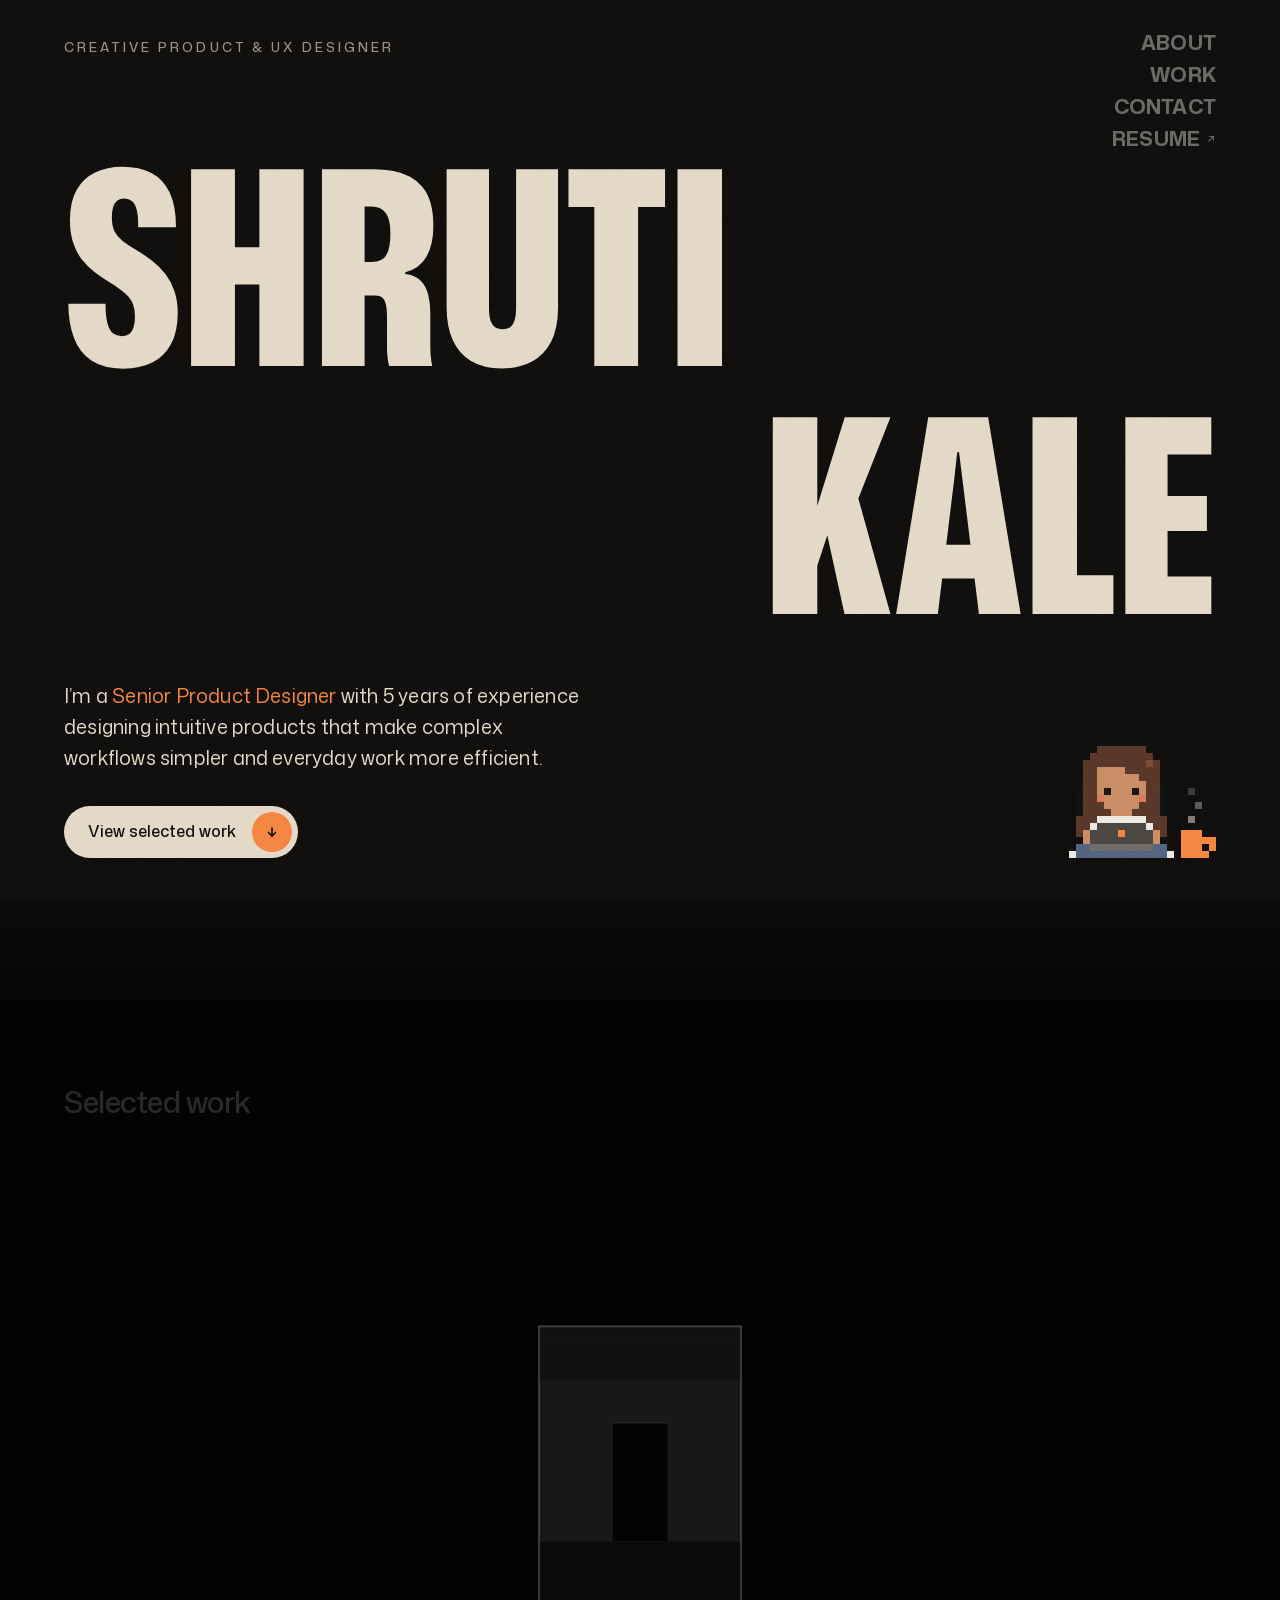
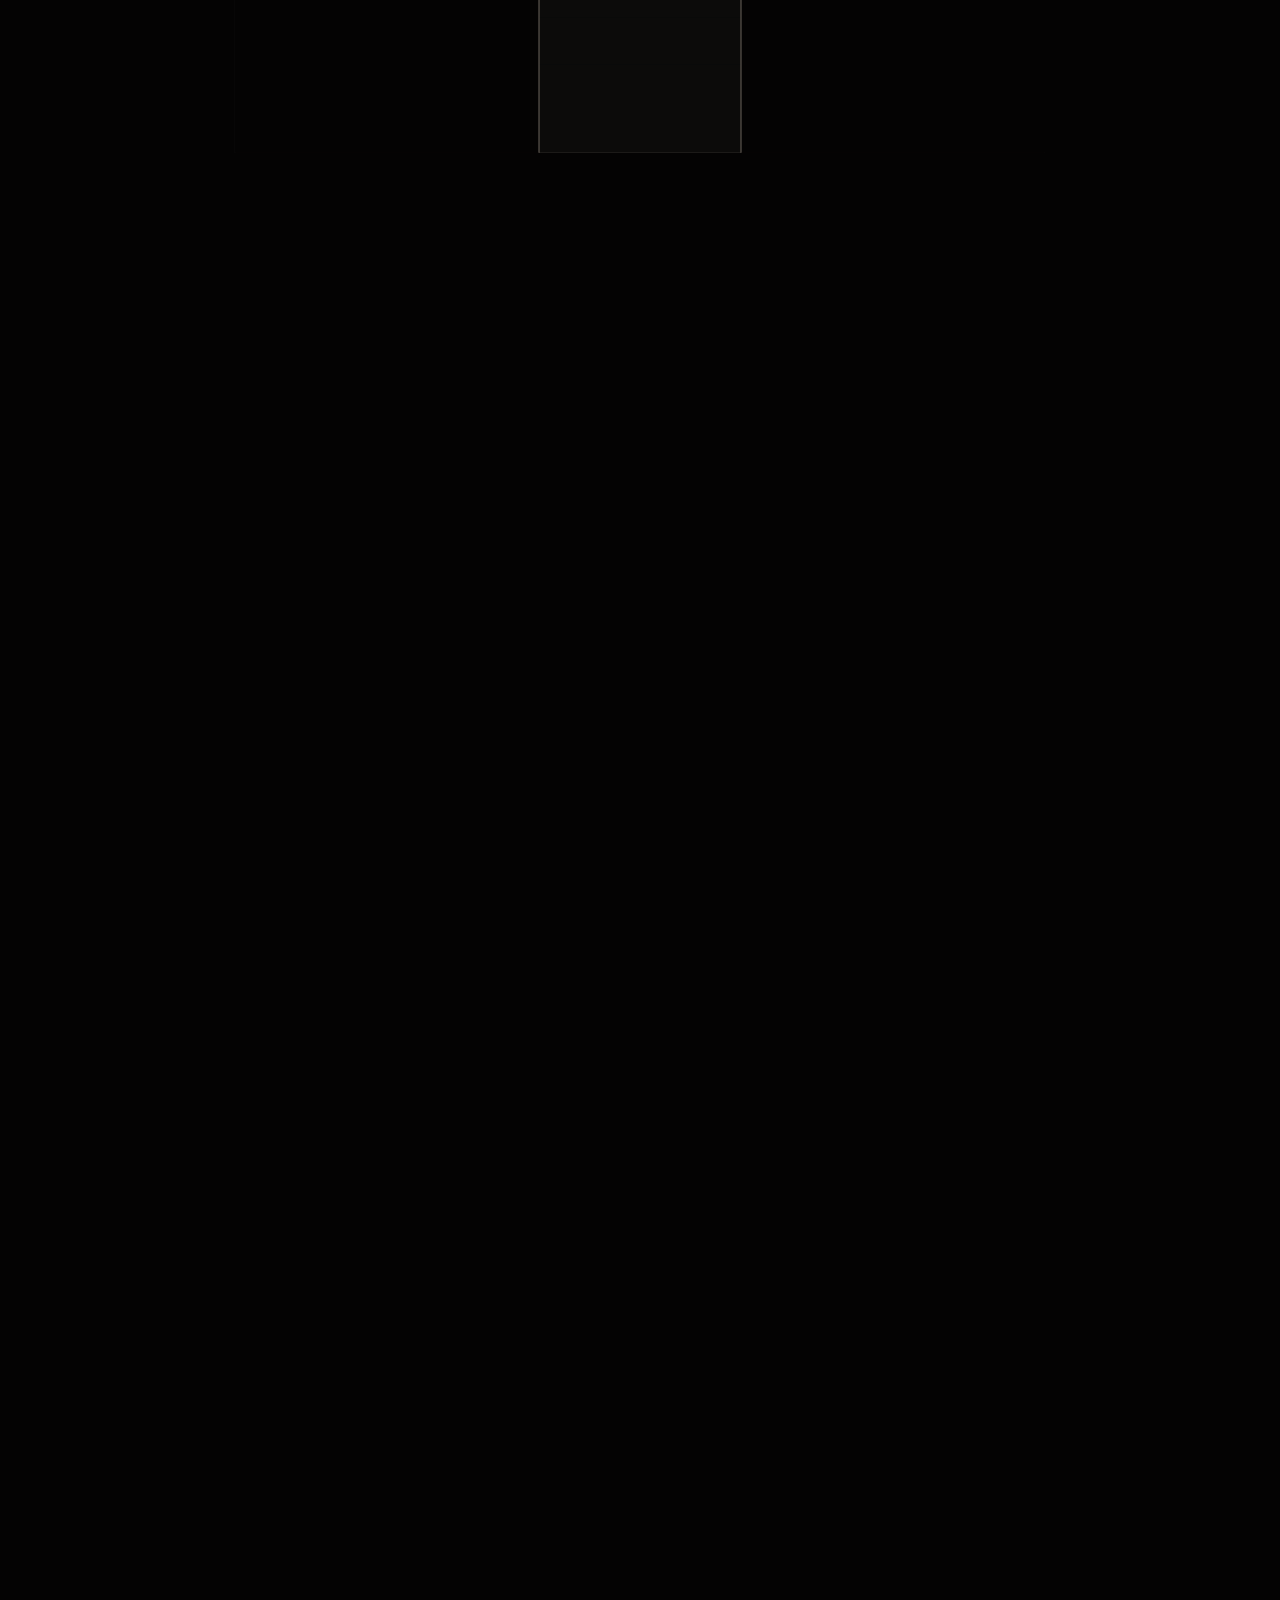
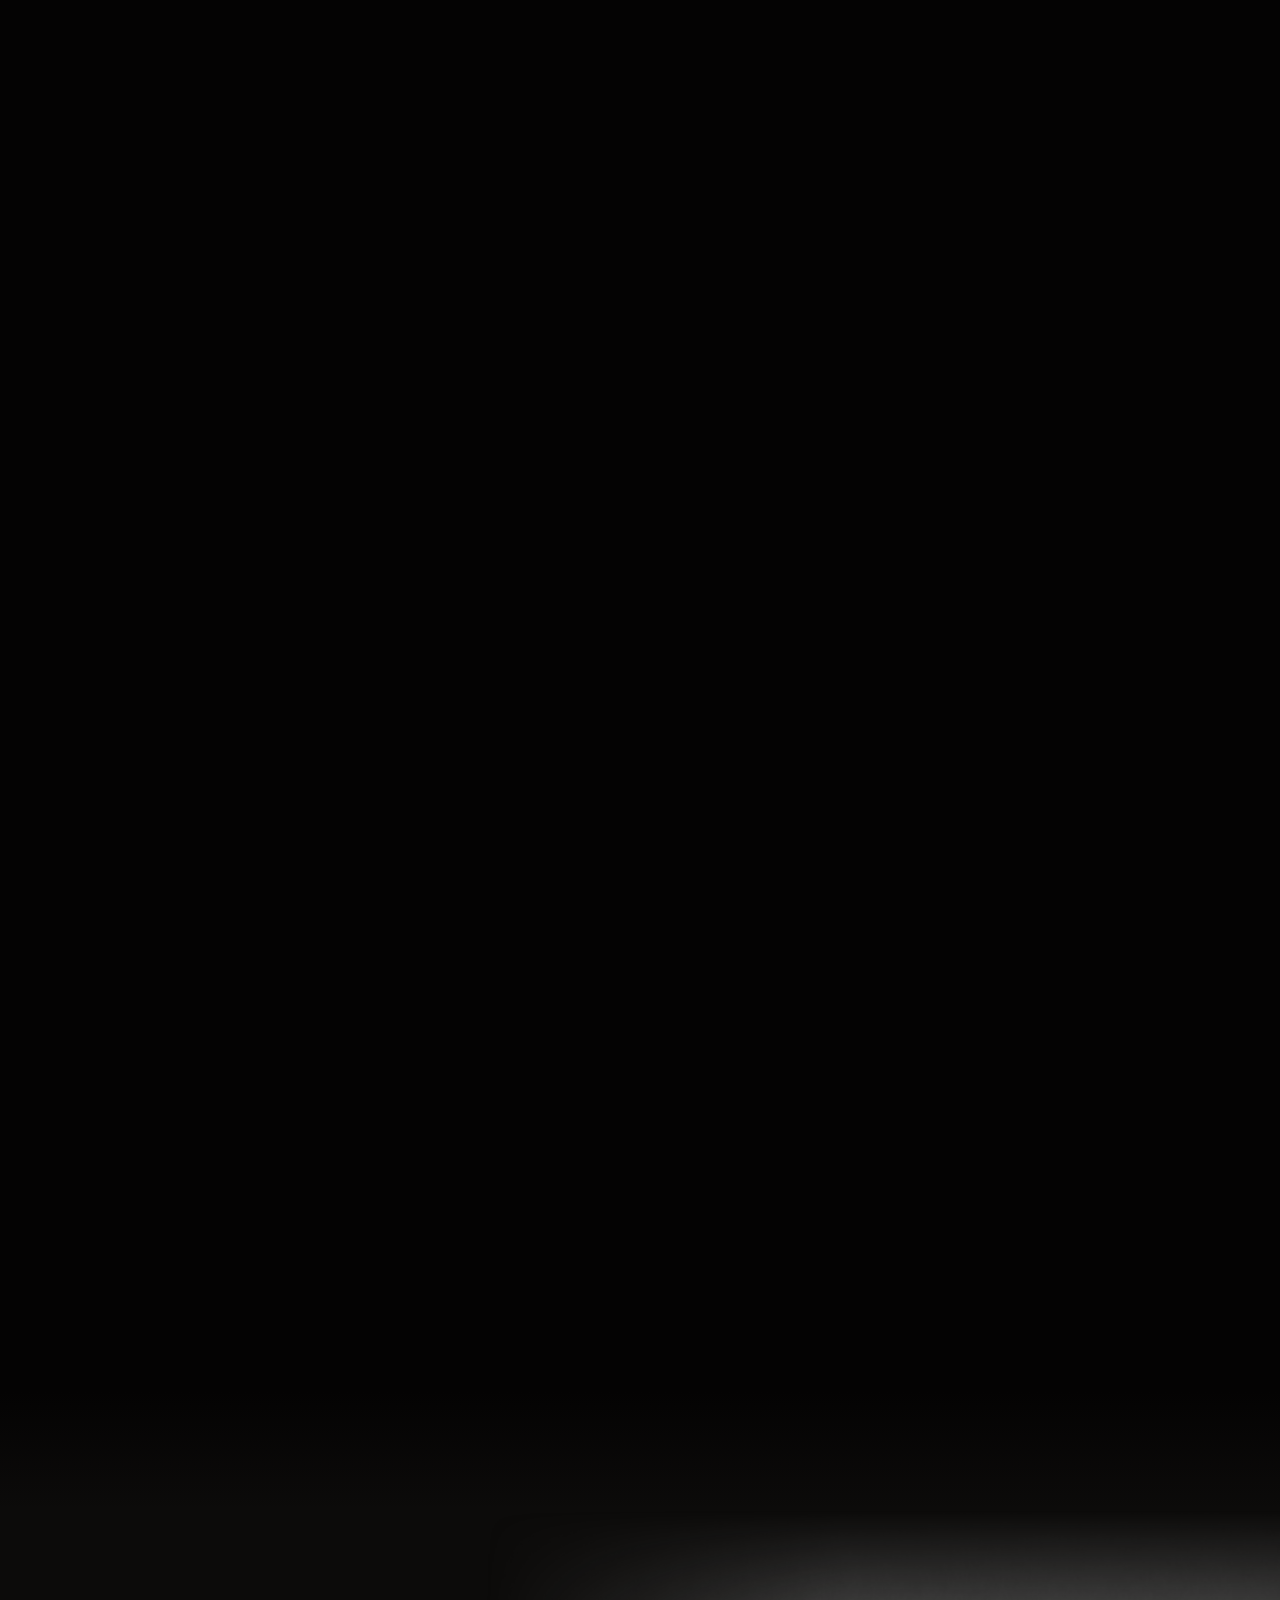
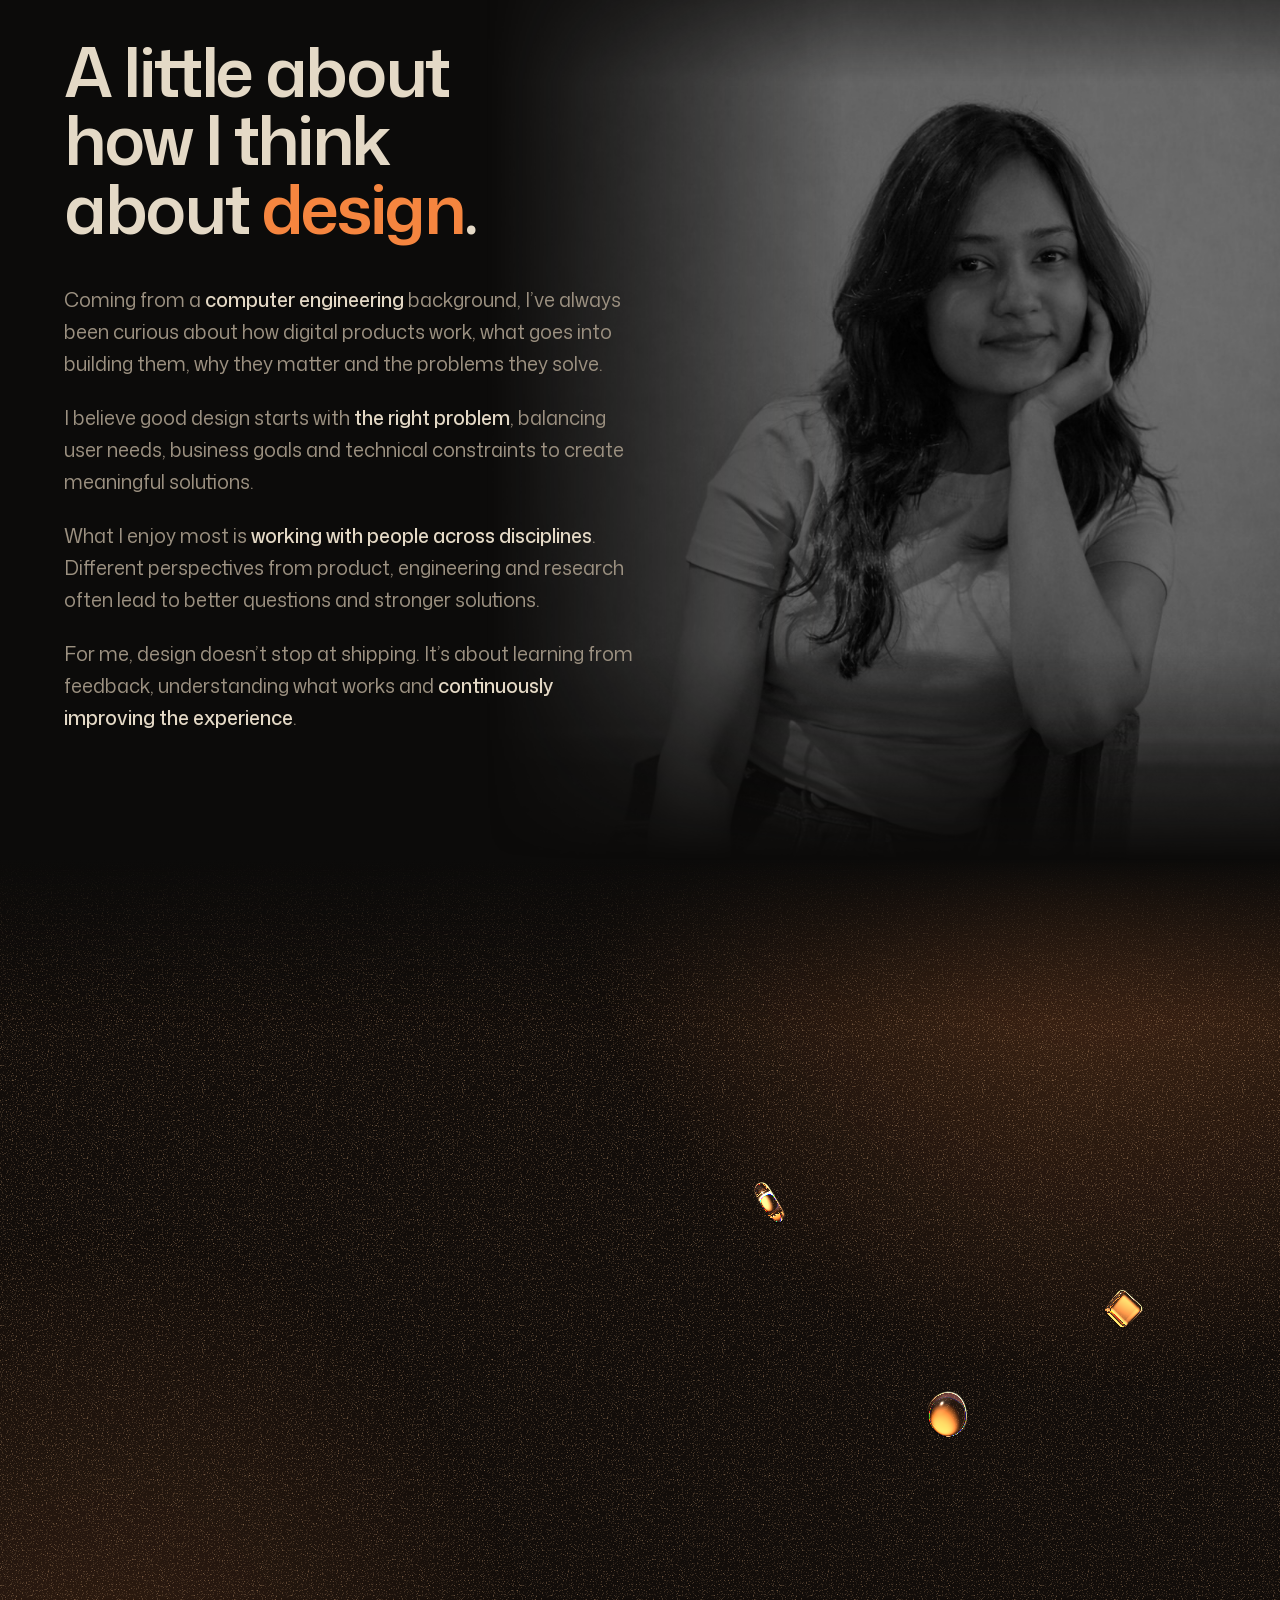
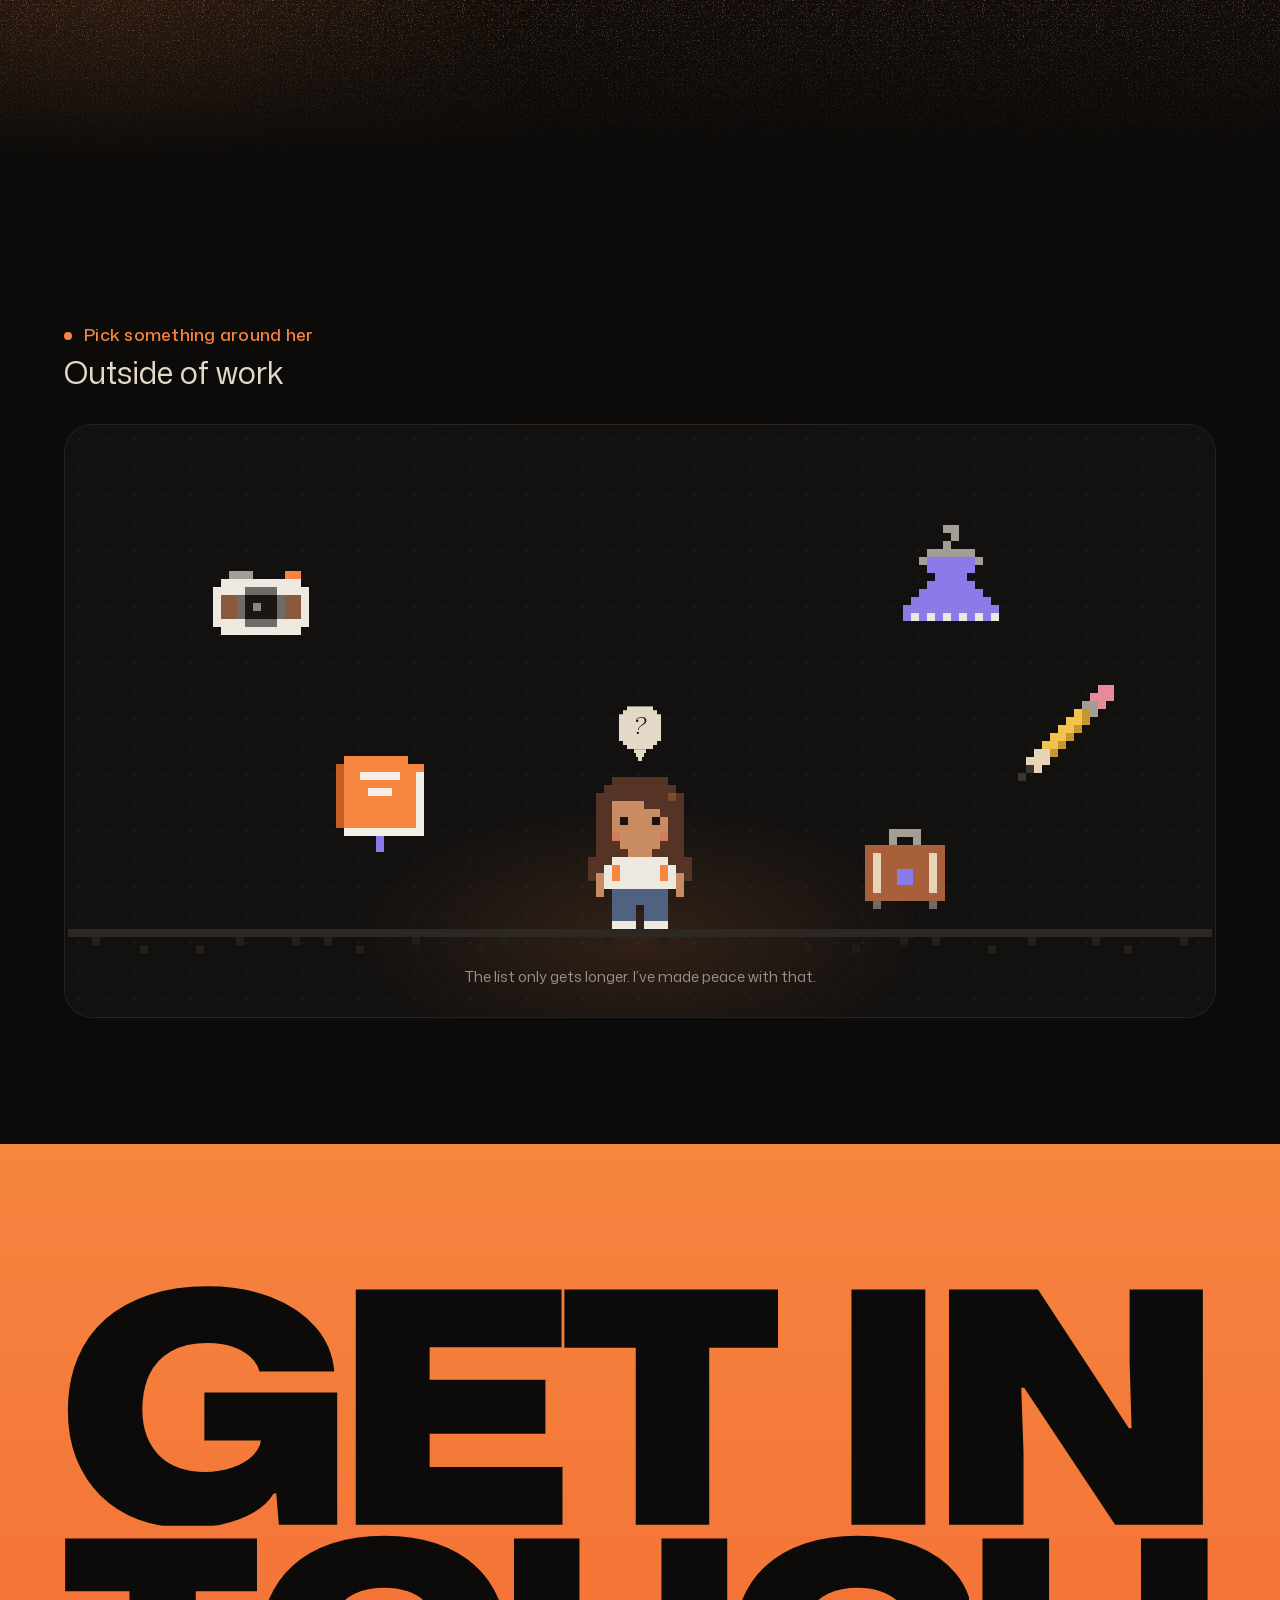
==== commit 5cb78ada: "Rebuild the three case studies in one editorial layout Each chapter now reads as two columns: its nu" ====
--- a/index.html
+++ b/index.html
@@ -89,7 +89,7 @@
             <div class="room__wall" data-room-item data-wall="front" data-z="0" aria-hidden="true"><span class="room__door"></span></div>
             <a class="room__frame" id="work-leucine" href="work/leucine/" data-room-item data-side="left" data-z="1.7">
               <img src="assets/img/work/leucine-thumb.jpg" width="900" height="600" loading="lazy" decoding="async" alt="A pharmaceutical production line: steel tanks and pipework, a row of filled glass vials, and a glass panel with a molecule.">
-              <span class="room__label"><span class="room__name">Leucine</span><span class="room__line">Making pharma process digitization work better for the people on the ground.</span><span class="room__tags">Enterprise SaaS · Pharma manufacturing</span></span><span class="room__go" aria-hidden="true"><svg viewBox="0 0 12 12"><path d="M3 9 9 3M4 3h5v5"/></svg></span><span class="sr-only">View case study</span>
+              <span class="room__label"><span class="room__name">Leucine</span><span class="room__line">Making pharmaceutical SOPs work for real manufacturing workflows.</span><span class="room__tags">B2B SaaS · Pharmaceutical Manufacturing</span></span><span class="room__go" aria-hidden="true"><svg viewBox="0 0 12 12"><path d="M3 9 9 3M4 3h5v5"/></svg></span><span class="sr-only">View case study</span>
             </a>
             <a class="room__frame" id="work-bridge" href="work/bridge/" data-room-item data-side="right" data-z="2.9">
               <img src="assets/img/work/bridge-thumb.jpg" width="900" height="600" loading="lazy" decoding="async" alt="A driving school at golden hour: an L-plate sign, car keys and a lesson checklist on a desk, learner cars and cones behind.">
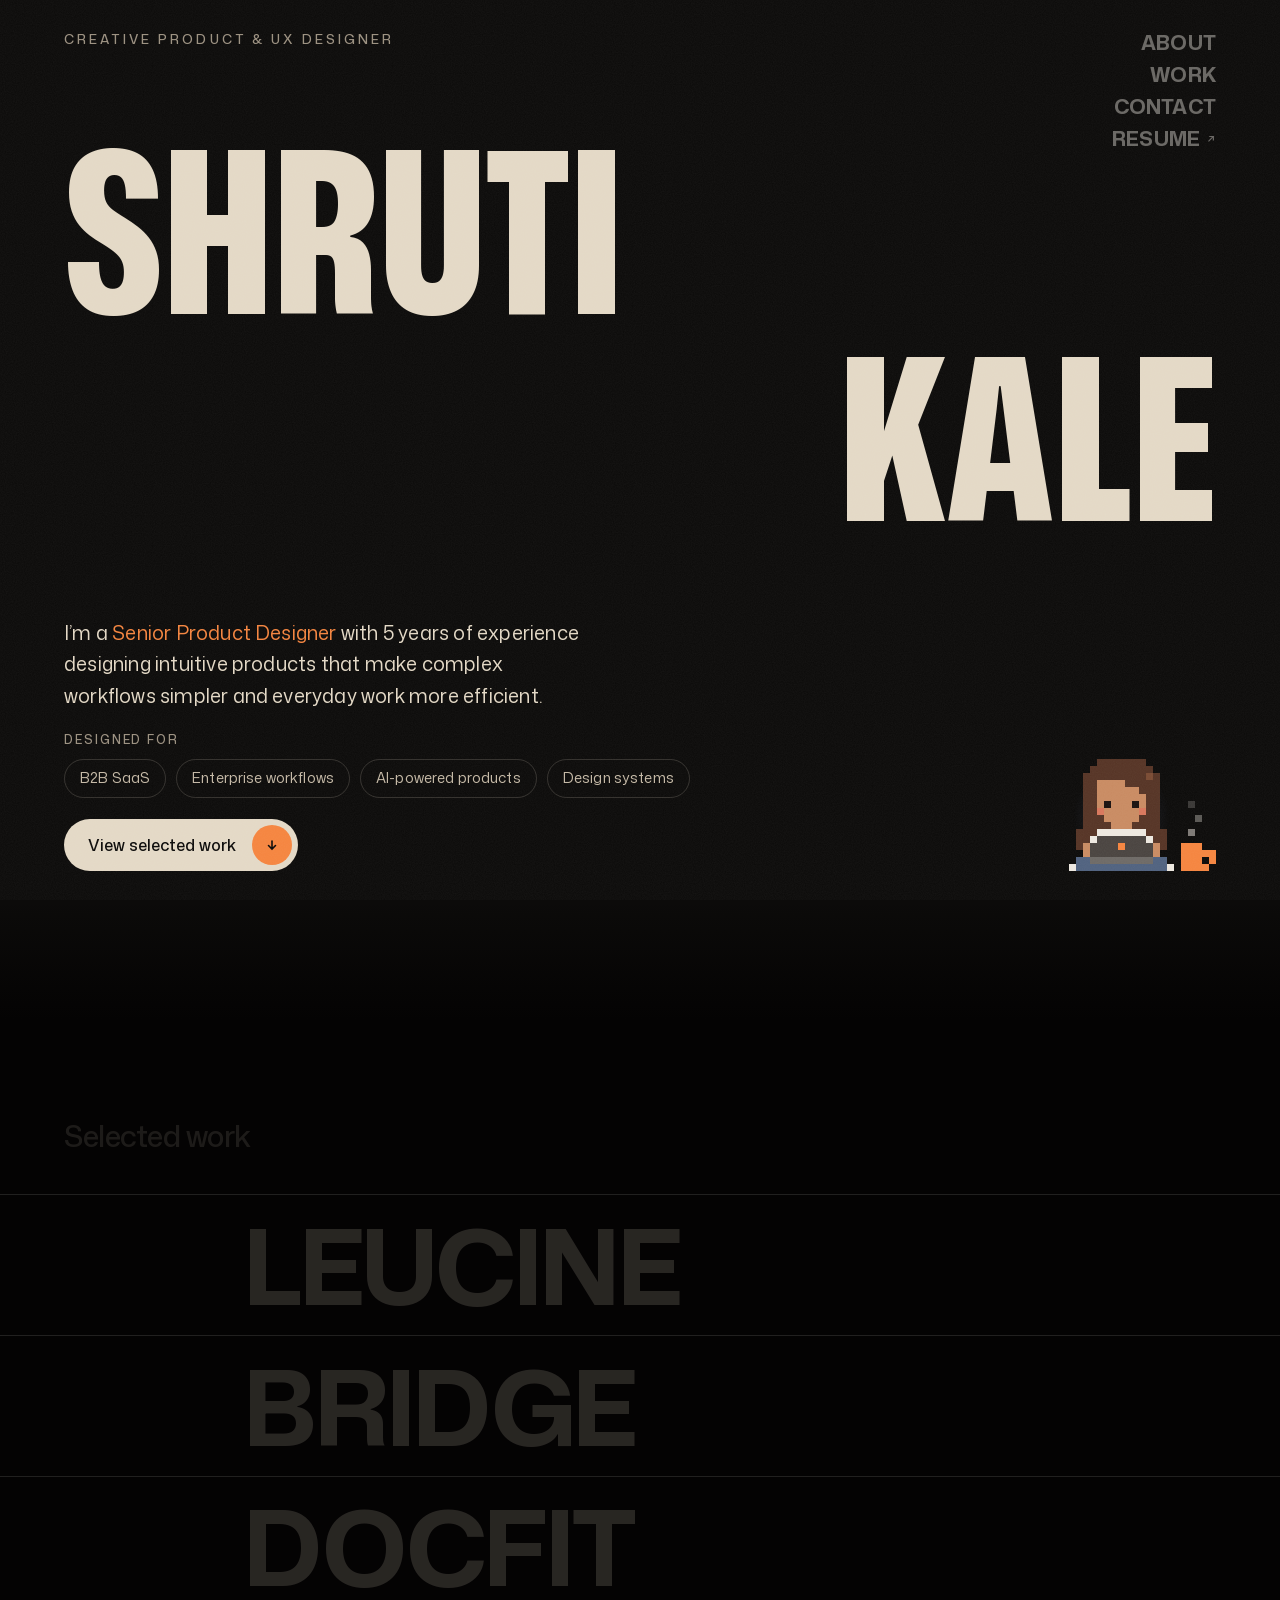
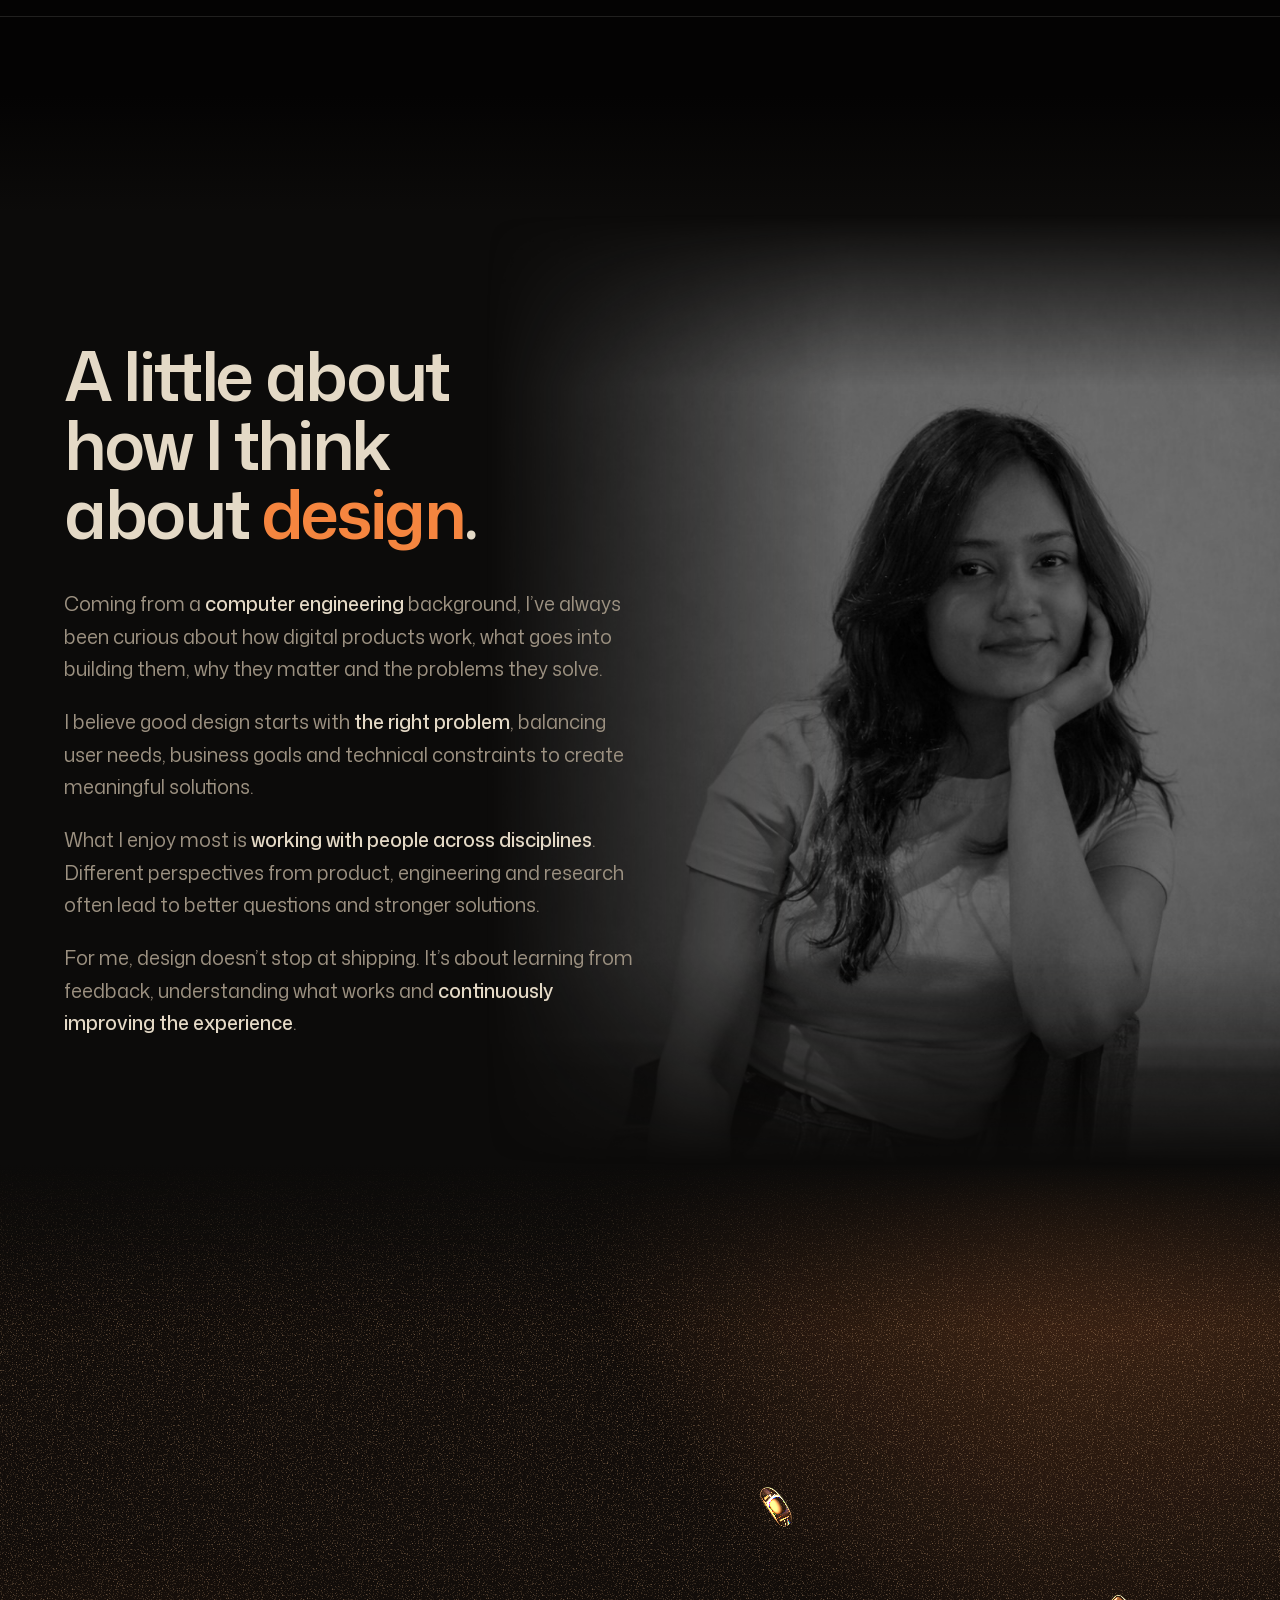
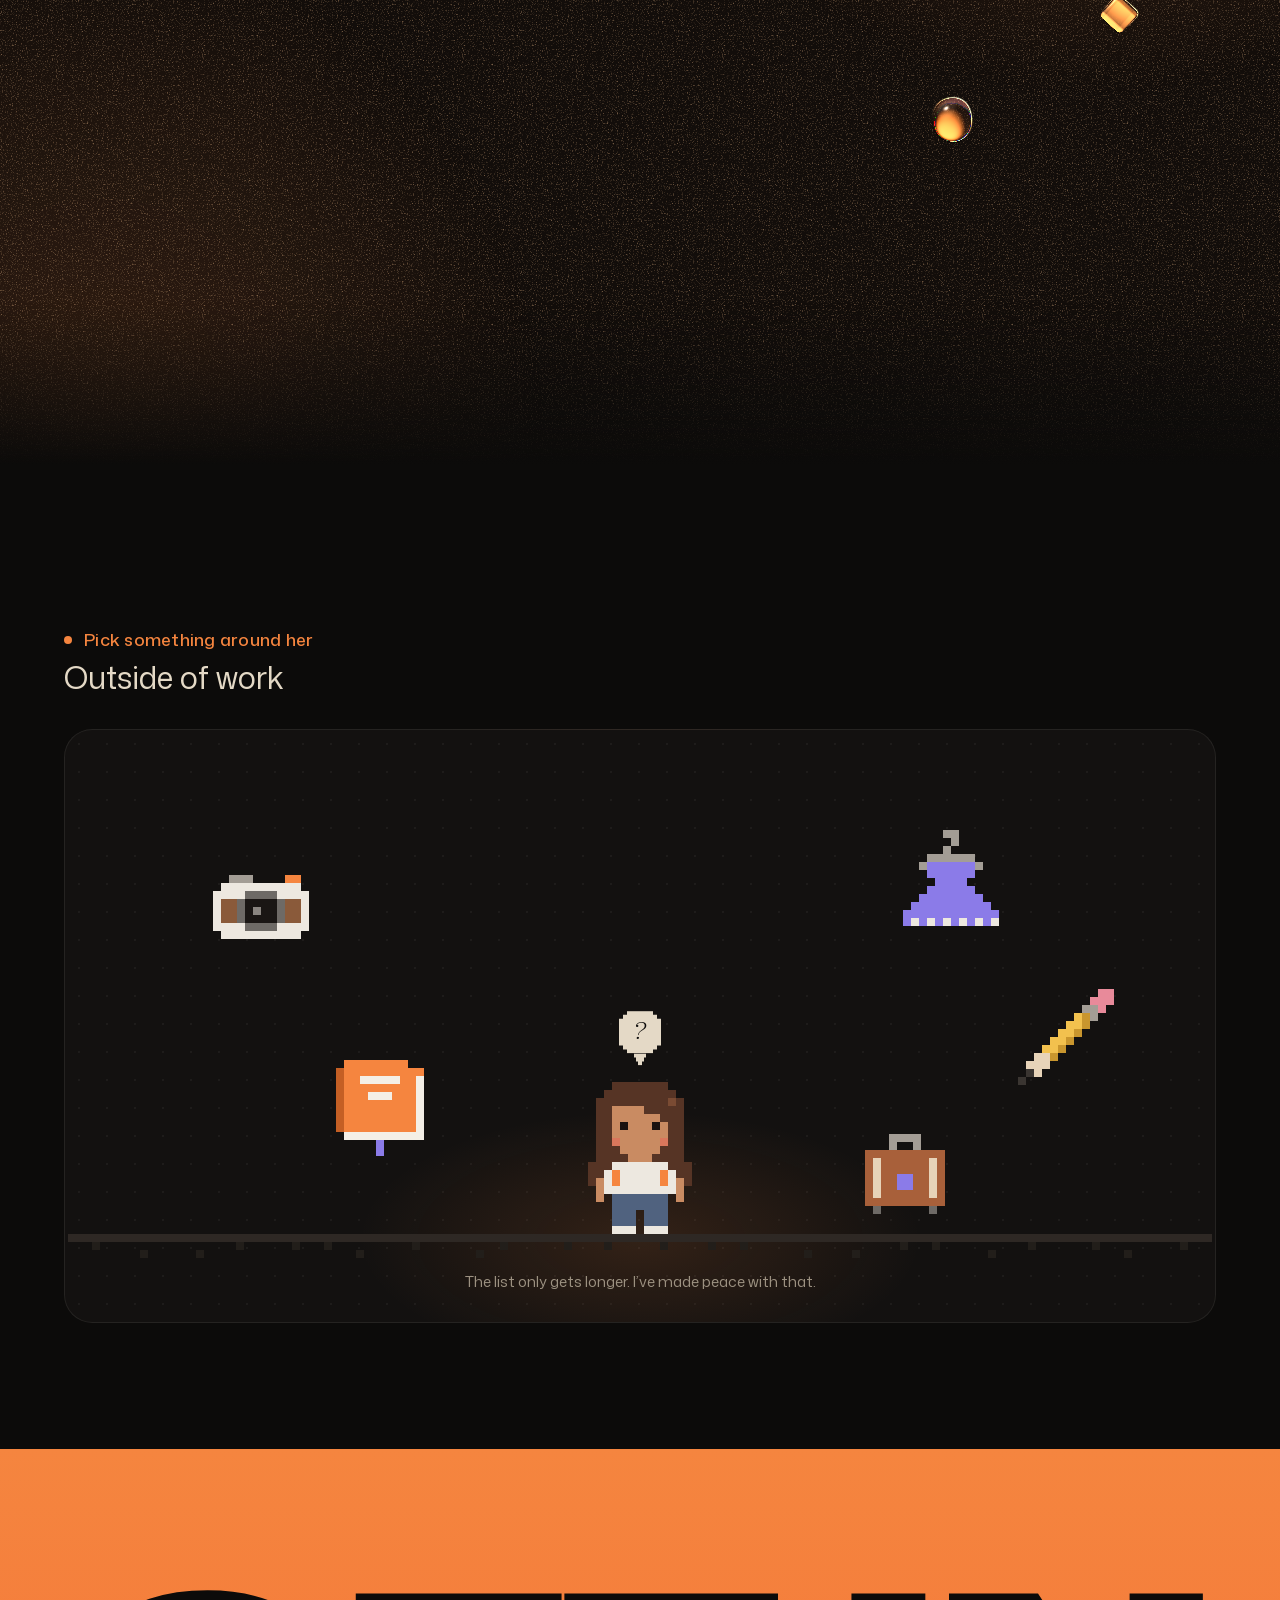
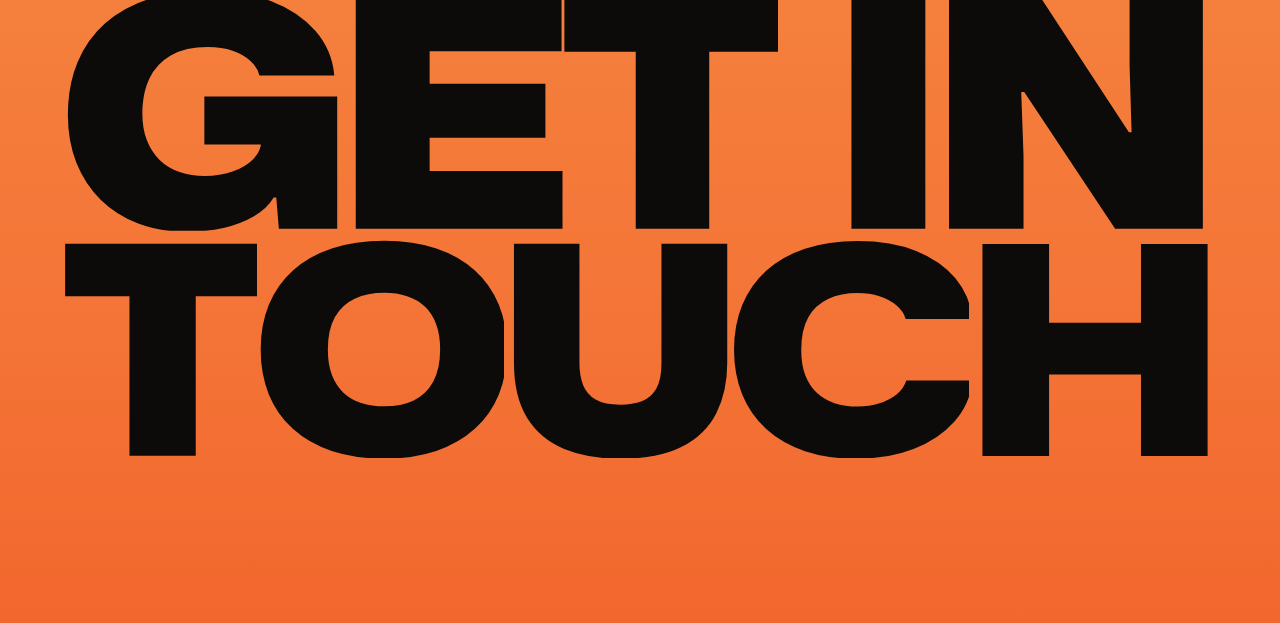
==== commit 911a2d79: "Bring back the work list, tidy the case study layout, add a back bar The walk-through room is gone: " ====
--- a/index.html
+++ b/index.html
@@ -66,6 +66,15 @@
     <div class="hero__bottom">
       <div class="hero__lede">
         <p class="hero__title" data-hero-in>I’m a <em class="hero__key">Senior Product Designer</em> with 5 years of experience designing intuitive products that make complex workflows simpler and everyday work more&nbsp;efficient.</p>
+        <div class="hero__for" data-hero-in>
+          <p class="hero__for-label">Designed for</p>
+          <ul class="hero__tags">
+            <li>B2B SaaS</li>
+            <li>Enterprise workflows</li>
+            <li>AI-powered products</li>
+            <li>Design systems</li>
+          </ul>
+        </div>
         <a class="hero__cta" href="#work" data-scroll-to data-hero-in>View selected work<span class="hero__cta-arrow" aria-hidden="true"><svg viewBox="0 0 12 12"><path d="M6 2v8M2.5 6.5 6 10l3.5-3.5"/></svg></span></a>
       </div>
       <canvas class="hero__girl" data-hero-girl data-hero-in role="img" aria-label="Tiny pixel Shruti sitting cross-legged, typing on her laptop, a mug of coffee beside her."></canvas>
@@ -77,53 +86,30 @@
        opens from the middle of the row with the name in dark, and a small
        picture of the project follows the pointer. -->
   <section class="made" id="work" aria-labelledby="made-title" data-made>
-    <!-- The room: under the heading, a door; scrolling walks you through it,
-         past three projects framed on the walls like an exhibition, and out
-         of the far door into the dark (room.js). Wide screens only; on
-         phones, the list of all the work instead. -->
-    <div class="room" data-room>
-      <div class="room__stage">
-        <h2 class="made__title" id="made-title">Selected work</h2>
-        <div class="room__view" data-room-view>
-          <div class="room__world" data-room-world>
-            <div class="room__wall" data-room-item data-wall="front" data-z="0" aria-hidden="true"><span class="room__door"></span></div>
-            <a class="room__frame" id="work-leucine" href="work/leucine/" data-room-item data-side="left" data-z="1.7">
-              <img src="assets/img/work/leucine-thumb.jpg" width="900" height="600" loading="lazy" decoding="async" alt="A pharmaceutical production line: steel tanks and pipework, a row of filled glass vials, and a glass panel with a molecule.">
-              <span class="room__label"><span class="room__name">Leucine</span><span class="room__line">Making pharmaceutical SOPs work for real manufacturing workflows.</span><span class="room__tags">B2B SaaS · Pharmaceutical Manufacturing</span></span><span class="room__go" aria-hidden="true"><svg viewBox="0 0 12 12"><path d="M3 9 9 3M4 3h5v5"/></svg></span><span class="sr-only">View case study</span>
-            </a>
-            <a class="room__frame" id="work-bridge" href="work/bridge/" data-room-item data-side="right" data-z="2.9">
-              <img src="assets/img/work/bridge-thumb.jpg" width="900" height="600" loading="lazy" decoding="async" alt="A driving school at golden hour: an L-plate sign, car keys and a lesson checklist on a desk, learner cars and cones behind.">
-              <span class="room__label"><span class="room__name">Bridge</span><span class="room__line">Bringing fragmented admin operations into one connected workspace.</span><span class="room__tags">B2B SaaS · Operations</span></span><span class="room__go" aria-hidden="true"><svg viewBox="0 0 12 12"><path d="M3 9 9 3M4 3h5v5"/></svg></span><span class="sr-only">View case study</span>
-            </a>
-            <a class="room__frame" id="work-docfit" href="work/docfit/" data-room-item data-side="left" data-z="4.1">
-              <img src="assets/img/work/docfit-thumb.jpg" width="900" height="600" loading="lazy" decoding="async" alt="A spreadsheet and a document template on a desk, joined by AI to a stack of finished student documents.">
-              <span class="room__label"><span class="room__name">DocFit</span><span class="room__line">Turning hours of manual document work into a simpler, AI-assisted workflow.</span><span class="room__tags">AI product design · Workflow automation</span></span><span class="room__go" aria-hidden="true"><svg viewBox="0 0 12 12"><path d="M3 9 9 3M4 3h5v5"/></svg></span><span class="sr-only">View case study</span>
-            </a>
-            <div class="room__wall" data-room-item data-wall="back" data-z="5.2" aria-hidden="true"><span class="room__door"></span></div>
-          </div>
-        </div>
-      </div>
-    </div>
+    <h2 class="made__title" id="made-title">Selected work</h2>
     <ol class="made__list" data-cursor-plain>
-      <li class="made__row" data-made-row data-thumb="leucine">
+      <li class="made__row" id="work-leucine" data-made-row data-thumb="leucine">
         <a class="made__link" href="work/leucine/">
           <span class="made__name made__name--dim" aria-hidden="true">Leucine</span>
           <span class="made__name made__name--fill" data-made-fill>Leucine</span>
           <span class="made__band" aria-hidden="true"><span class="made__name">Leucine</span></span>
+          <span class="made__more"><span class="made__copy"><span class="made__line">Making pharmaceutical SOPs work for real manufacturing workflows.</span><span class="made__tags"><span>B2B SaaS</span><span>Pharmaceutical manufacturing</span></span></span></span>
         </a>
       </li>
-      <li class="made__row" data-made-row data-thumb="bridge">
+      <li class="made__row" id="work-bridge" data-made-row data-thumb="bridge">
         <a class="made__link" href="work/bridge/">
           <span class="made__name made__name--dim" aria-hidden="true">Bridge</span>
           <span class="made__name made__name--fill" data-made-fill>Bridge</span>
           <span class="made__band" aria-hidden="true"><span class="made__name">Bridge</span></span>
+          <span class="made__more"><span class="made__copy"><span class="made__line">Turning manual driving-school operations into a connected digital product.</span><span class="made__tags"><span>B2B SaaS</span><span>Driving school management</span></span></span></span>
         </a>
       </li>
-      <li class="made__row" data-made-row data-thumb="docfit">
+      <li class="made__row" id="work-docfit" data-made-row data-thumb="docfit">
         <a class="made__link" href="work/docfit/">
           <span class="made__name made__name--dim" aria-hidden="true">DocFit</span>
           <span class="made__name made__name--fill" data-made-fill>DocFit</span>
           <span class="made__band" aria-hidden="true"><span class="made__name">DocFit</span></span>
+          <span class="made__more"><span class="made__copy"><span class="made__line">Rethinking document generation with AI.</span><span class="made__tags"><span>AI product</span><span>Document automation</span></span></span></span>
         </a>
       </li>
     </ol>
--- a/css/main.css
+++ b/css/main.css
@@ -193,7 +193,7 @@
   flex-direction: column;
   min-height: 100vh;
   min-height: 100svh;
-  padding: clamp(22px, 3.4vh, 36px) var(--gutter) clamp(28px, 5vh, 56px);
+  padding: clamp(18px, 2.6vh, 28px) var(--gutter) clamp(22px, 3.2vh, 40px);
 }
 .hero__label {
   margin: 0;
@@ -211,7 +211,7 @@
   flex-direction: column;
   justify-content: center;
   flex: 1 1 auto;
-  margin: clamp(48px, 9vh, 120px) 0 clamp(28px, 5vh, 56px);
+  margin: clamp(14px, 2.2vh, 32px) 0 clamp(18px, 2.8vh, 34px);
   color: var(--paper);
   font-family: var(--sans);
   font-weight: 800;
@@ -236,12 +236,31 @@
   text-wrap: balance;
 }
 .hero__key { color: var(--accent); font-style: normal; }
+/* What the work is for: a small label and a row of quiet tags. */
+.hero__for { margin-top: clamp(16px, 2.2vh, 26px); }
+.hero__for-label {
+  margin: 0 0 10px;
+  color: var(--paper-soft);
+  font-size: .75rem;
+  font-weight: 500;
+  letter-spacing: .16em;
+  text-transform: uppercase;
+}
+.hero__tags { display: flex; flex-wrap: wrap; gap: 10px; margin: 0; padding: 0; list-style: none; }
+.hero__tags li {
+  padding: 7px 15px;
+  border: 1px solid rgba(228, 217, 198, .18);
+  border-radius: 999px;
+  color: var(--paper-lead);
+  font-size: clamp(.8125rem, .78rem + .15vw, .9375rem);
+  letter-spacing: .01em;
+}
 /* The way into the work: a light pill with an orange arrow pointing down. */
 .hero__cta {
   display: inline-flex;
   align-items: center;
   gap: 16px;
-  margin-top: clamp(22px, 3.6vh, 34px);
+  margin-top: clamp(16px, 2.4vh, 26px);
   padding: 6px 6px 6px 24px;
   border-radius: 999px;
   background: var(--paper);
@@ -281,7 +300,7 @@
 @media (max-width: 767px) {
   .hero { min-height: 92svh; }
   .hero__label { max-width: 14ch; letter-spacing: .2em; line-height: 1.6; }
-  .hero__name { margin-top: 56px; }
+  .hero__name { margin-top: 28px; }
   .hero__girl { --px: 4px; }
 }
 
@@ -362,7 +381,7 @@
    in near-black. */
 .made {
   position: relative;
-  padding: clamp(80px, 12vh, 140px) 0 clamp(96px, 14vh, 160px);
+  padding: clamp(120px, 22vh, 260px) 0 clamp(120px, 22vh, 260px);
   /* A step darker than the page, easing in and out at the edges. */
   background: linear-gradient(to bottom, transparent, #040303 120px, #040303 calc(100% - 120px), transparent);
 }
@@ -381,10 +400,11 @@
   position: relative;
   display: block;
   overflow: hidden;
-  padding: .04em 0 0 var(--made-in);
+  padding: var(--made-pad) 0 var(--made-pad) var(--made-in);
   color: var(--paper);
   text-decoration: none;
   --made-in: calc(var(--gutter) + 14vw);
+  --made-pad: clamp(14px, 2.2vh, 32px);
 }
 .made__name {
   display: block;
@@ -398,11 +418,11 @@
   white-space: nowrap;
 }
 .made__name--dim { opacity: .16; }
-.made__name--fill { position: absolute; top: .04em; left: var(--made-in); clip-path: inset(0 var(--rest, 0%) 0 0); }
+.made__name--fill { position: absolute; top: var(--made-pad); left: var(--made-in); clip-path: inset(0 var(--rest, 0%) 0 0); }
 .made__band {
   position: absolute;
   inset: 0;
-  padding: .04em 0 0 var(--made-in);
+  padding: var(--made-pad) 0 var(--made-pad) var(--made-in);
   background: var(--accent);
   color: var(--noir);
   clip-path: inset(50% 0);
@@ -410,85 +430,32 @@
 }
 .made__link:hover .made__band,
 .made__link:focus-visible .made__band { clip-path: inset(0 0); }
+/* The tagline, which opens under the name on hover. */
+.made__more {
+  position: relative;
+  z-index: 1;
+  display: grid;
+  grid-template-rows: 0fr;
+  transition: grid-template-rows .5s var(--ease-out);
+  pointer-events: none;
+}
+.made__copy { overflow: hidden; min-height: 0; }
+.made__line {
+  display: block;
+  max-width: 30em;
+  color: var(--noir);
+  font-size: clamp(.9375rem, .85rem + .45vw, 1.25rem);
+  font-weight: 500;
+  line-height: 1.5;
+  letter-spacing: .01em;
+  transition: opacity .4s var(--ease-out);
+}
+.made__copy { opacity: 0; transition: opacity .4s var(--ease-out); }
+.made__link:hover .made__more,
+.made__link:focus-visible .made__more { grid-template-rows: 1fr; }
+.made__link:hover .made__copy,
+.made__link:focus-visible .made__copy { padding: .35em 0 .2em; opacity: 1; }
 .made__link:focus-visible { outline: none; }
-
-/* The room (room.js): on wide screens the heading sits over a pinned,
-   screen-high view into a room. Its walls are a lighter warm grey, the
-   floor and ceiling darker; the doors are cream outlines; the projects hang
-   like pictures in an exhibition, each a darker card with a thin border:
-   the picture, the name, a line and its tags. Sizes come from --u, the
-   screen's height. Elsewhere it's the heading and the list of work. */
-.room__view { display: none; }
-.is-room .room__stage { position: relative; height: 100vh; height: 100svh; overflow: hidden; }
-.is-room .made__title { position: absolute; top: clamp(28px, 6vh, 64px); left: 0; z-index: 2; margin: 0; }
-.is-room .room__view { position: absolute; inset: 0; display: block; overflow: hidden; perspective: var(--p); }
-.has-room .made__list { display: none; }
-.has-room { padding-bottom: 0; }
-.room__world {
-  --wall: #1A1816;
-  position: absolute;
-  top: 50%;
-  left: 50%;
-  width: 0;
-  height: 0;
-  transform-style: preserve-3d;
-  transform-origin: 0 0 var(--p);
-}
-.room__side, .room__wall, .room__frame, .room__girl { position: absolute; top: 0; left: 0; box-sizing: border-box; }
-.room__girl { image-rendering: pixelated; }
-.room__side--left, .room__side--right { background: var(--wall); }
-.room__side--floor { background: #0C0B0A; }
-.room__side--ceiling { background: #12110F; }
-.room__wall { overflow: hidden; }
-.room__door {
-  position: absolute;
-  bottom: 0;
-  left: 50%;
-  width: calc(var(--u) * .45);
-  height: calc(var(--u) * .95);
-  translate: -50% 0;
-  border: 1.5px solid rgba(228, 217, 198, .9);
-  /* The rest of the wall, solid, so you only see through the doorway: the
-     page's dark outside, the room's grey on the far wall. */
-  box-shadow: 0 0 0 300vmax #040303;
-}
-.room__wall[data-wall="back"] .room__door { box-shadow: 0 0 0 300vmax var(--wall); }
-/* A project's frame: a darker card with a thin border. */
-.room__frame {
-  display: block;
-  padding: calc(var(--u) * .018);
-  border: 1px solid rgba(228, 217, 198, .24);
-  background: #141210;
-  box-shadow: 0 30px 60px rgba(0, 0, 0, .45);
-  color: var(--paper);
-  text-decoration: none;
-  transition: border-color .4s var(--ease-out);
-}
-.room__frame:hover, .room__frame:focus-visible { border-color: var(--accent); outline: none; }
-.room__frame img { display: block; width: 100%; height: auto; }
-.room__label { display: block; padding-top: calc(var(--u) * .024); }
-.room__name { display: block; font-size: calc(var(--u) * .036); font-weight: 500; letter-spacing: -.01em; }
-.room__line { display: block; max-width: 50%; margin-top: .45em; color: var(--paper-lead); font-size: calc(var(--u) * .026); line-height: 1.4; }
-.room__tags { display: block; margin-top: 1em; color: var(--paper-soft); font-size: calc(var(--u) * .015); letter-spacing: .06em; text-transform: uppercase; }
-/* On the right wall (Bridge) the label sits to the frame's right side. */
-.room__frame[data-side="right"] .room__label { text-align: right; }
-.room__frame[data-side="right"] .room__line,
-.room__frame[data-side="right"] .room__go { margin-left: auto; }
-/* The way into the case study: an orange disc with a diagonal arrow. */
-.room__go {
-  display: grid;
-  place-items: center;
-  width: calc(var(--u) * .052);
-  height: calc(var(--u) * .052);
-  margin-top: calc(var(--u) * .022);
-  border-radius: 50%;
-  background: var(--accent);
-  color: var(--noir);
-  transition: scale .35s var(--ease-out);
-}
-.room__go svg { width: 34%; height: 34%; fill: none; stroke: currentColor; stroke-width: 1.6; stroke-linecap: round; transition: translate .35s var(--ease-out); }
-.room__frame:hover .room__go svg, .room__frame:focus-visible .room__go svg { translate: 8% -8%; }
-.room__frame:hover .room__go { scale: 1.06; }
 
 /* The picture that follows the pointer (main.js), fine pointers only. */
 .made__thumb {
@@ -602,7 +569,6 @@
   transform: translate3d(0, var(--roles-glow, 0px), 0);
   will-change: transform;
 }
-/* The edges melt into the page colour, so the room change isn't a hard cut. */
 .roles::after {
   content: "";
   position: absolute;
@@ -1023,3 +989,23 @@
 .nav-on-orange .nav__links a { color: rgba(12, 11, 10, .5); }
 .nav-on-orange .nav__links a:hover,
 .nav-on-orange .nav__links a[aria-current="true"] { color: var(--noir); }
+
+/* On a phone the hero still has to fit one screen, so its tags get compact. */
+@media (max-width: 767px) {
+  .hero__for { margin-top: 14px; }
+  .hero__for-label { margin-bottom: 8px; letter-spacing: .14em; }
+  .hero__tags { display: grid; grid-template-columns: repeat(2, minmax(0, 1fr)); gap: 8px; }
+  .hero__tags li { padding: 7px 10px; font-size: .75rem; letter-spacing: 0; text-align: center; }
+}
+
+/* The project's tags, under its tagline on hover. */
+.made__tags { display: flex; flex-wrap: wrap; gap: 8px; margin-top: 12px; }
+.made__tags span {
+  padding: 5px 12px;
+  border: 1px solid rgba(12, 11, 10, .3);
+  border-radius: 999px;
+  color: var(--noir);
+  font-size: clamp(.75rem, .72rem + .12vw, .8125rem);
+  font-weight: 500;
+  letter-spacing: .02em;
+}
